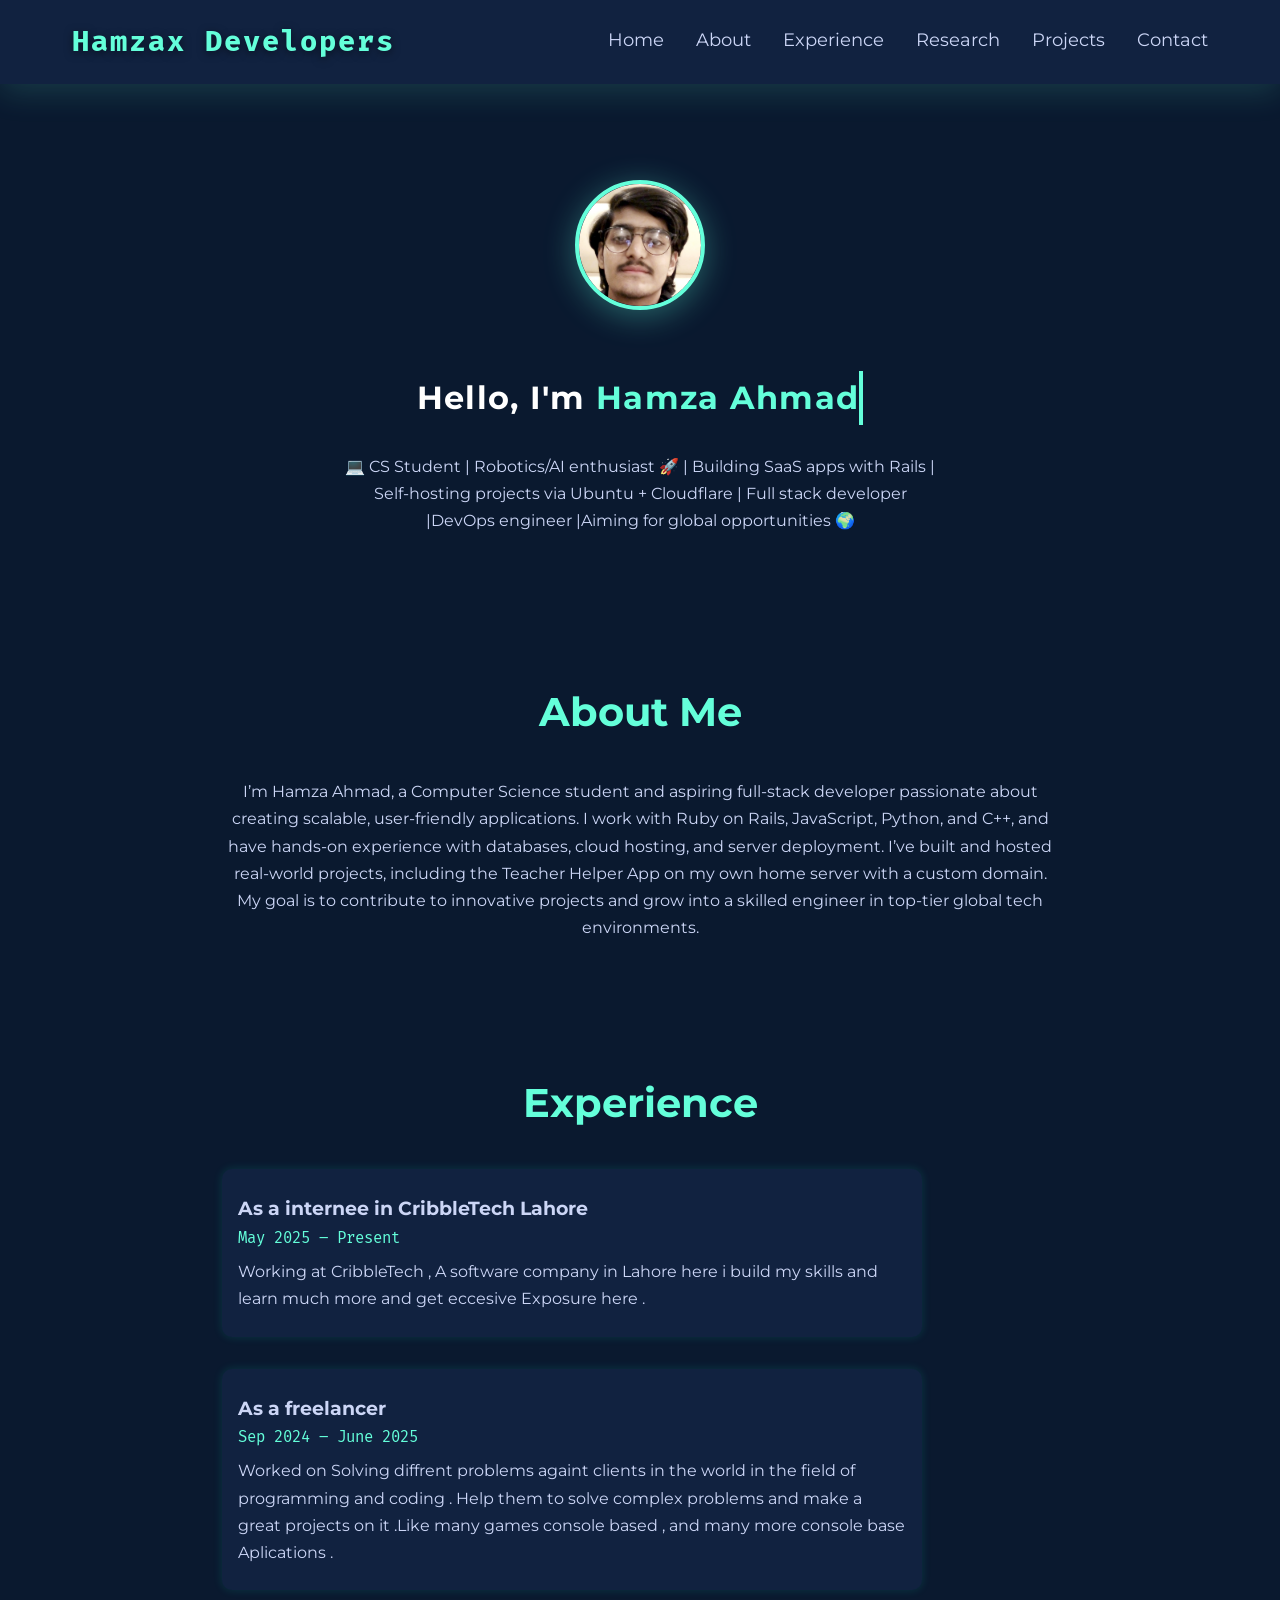
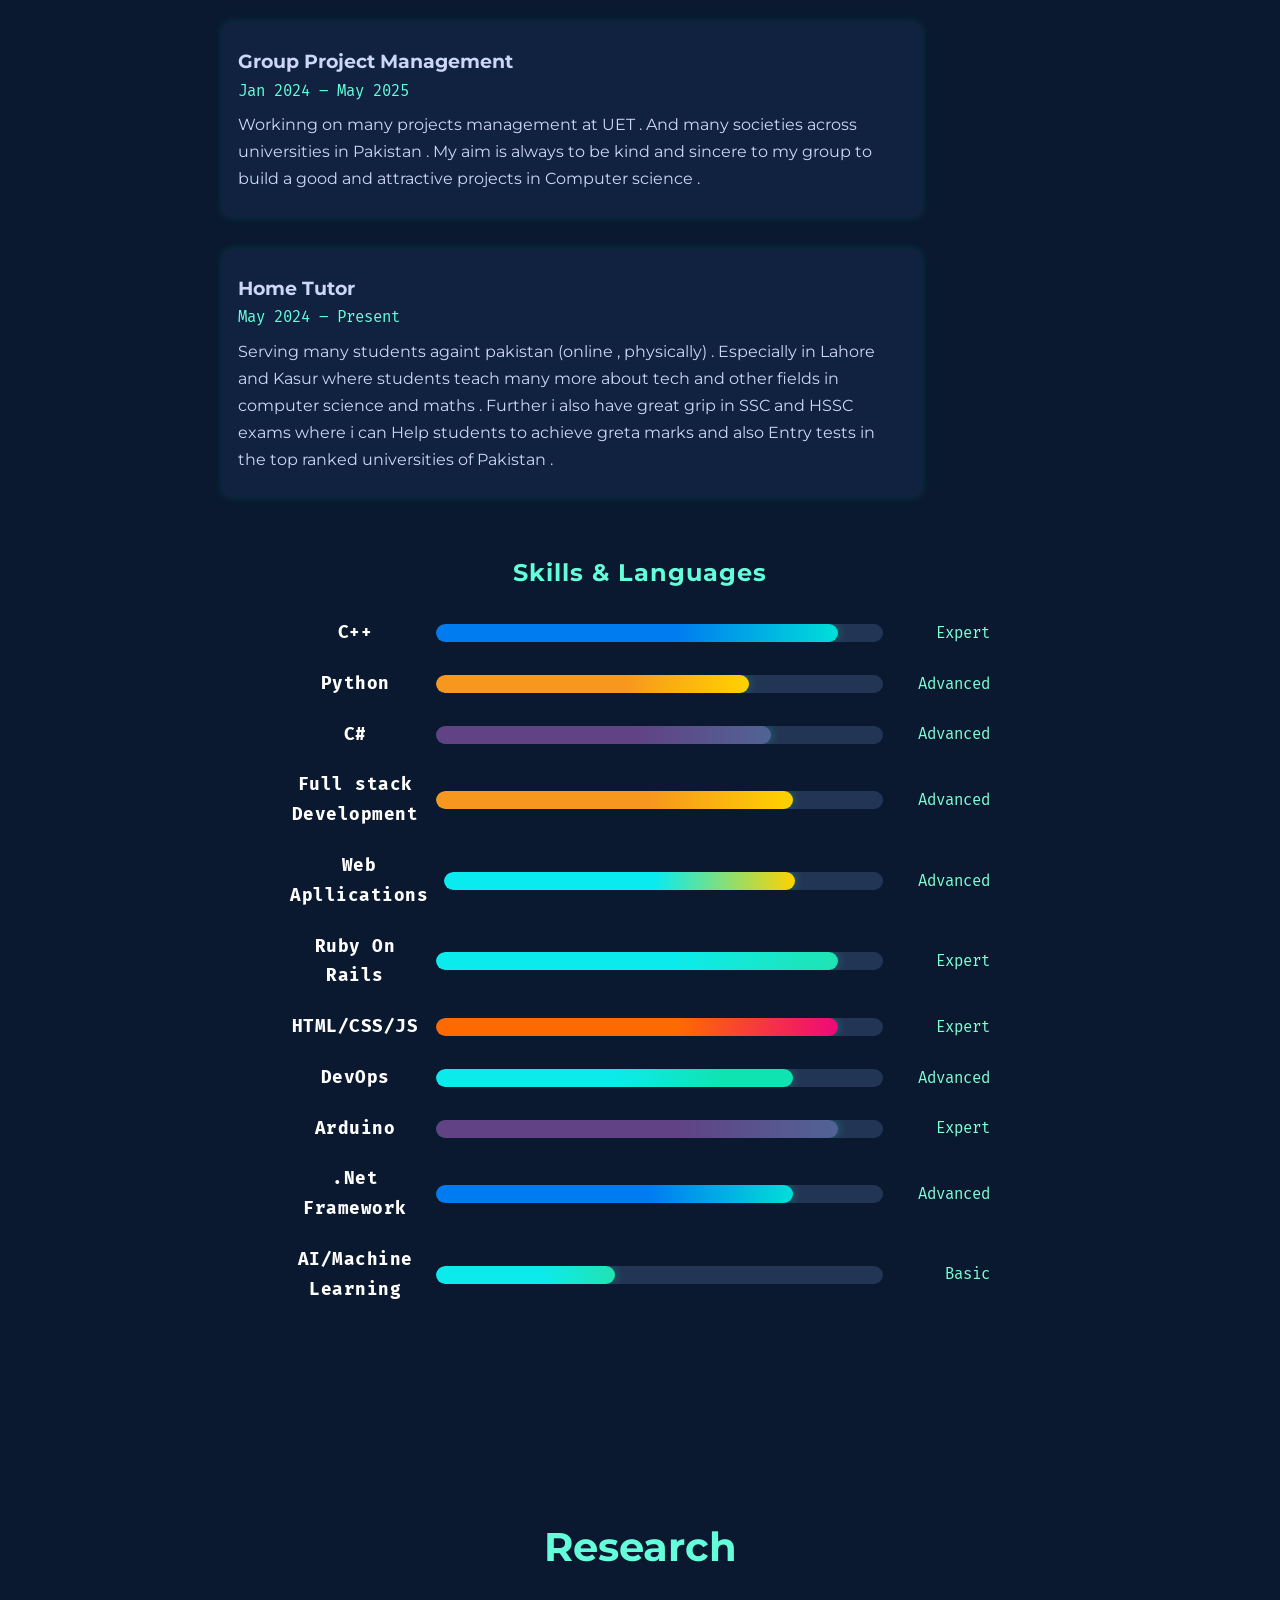
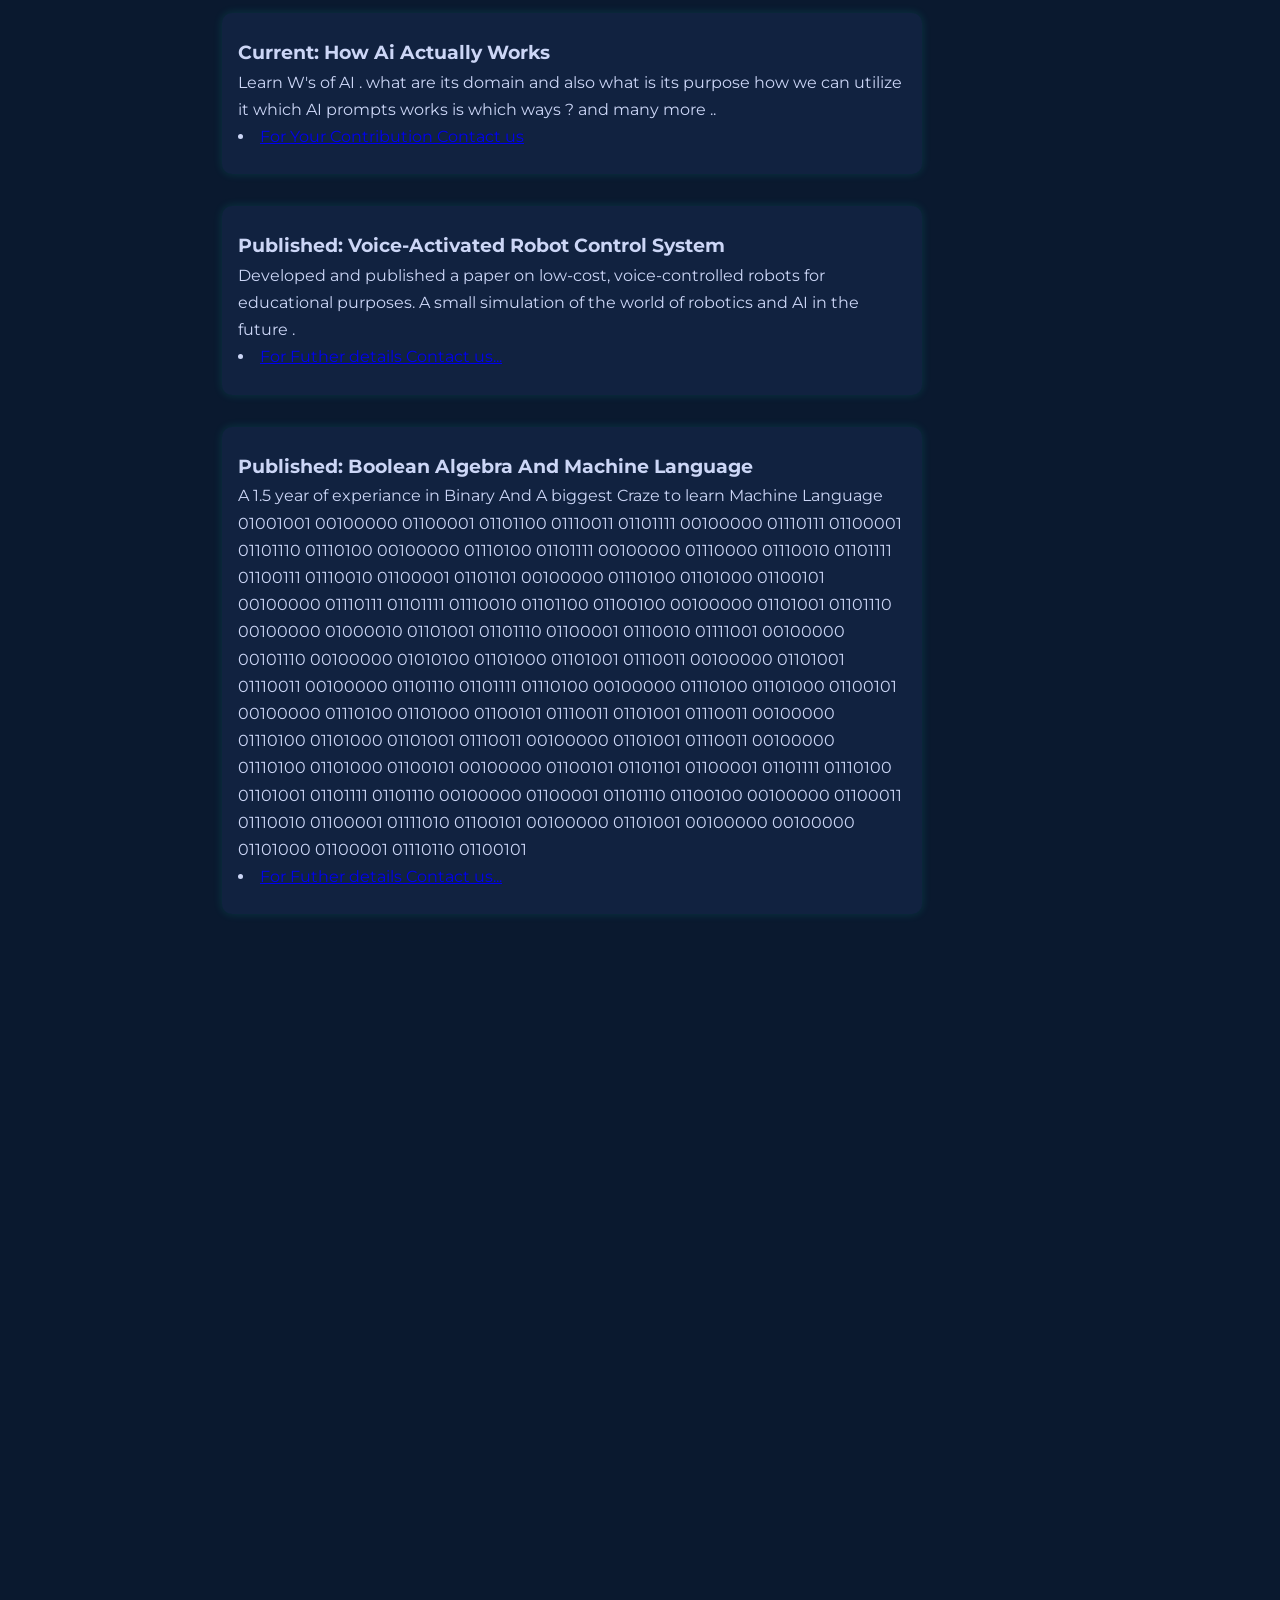
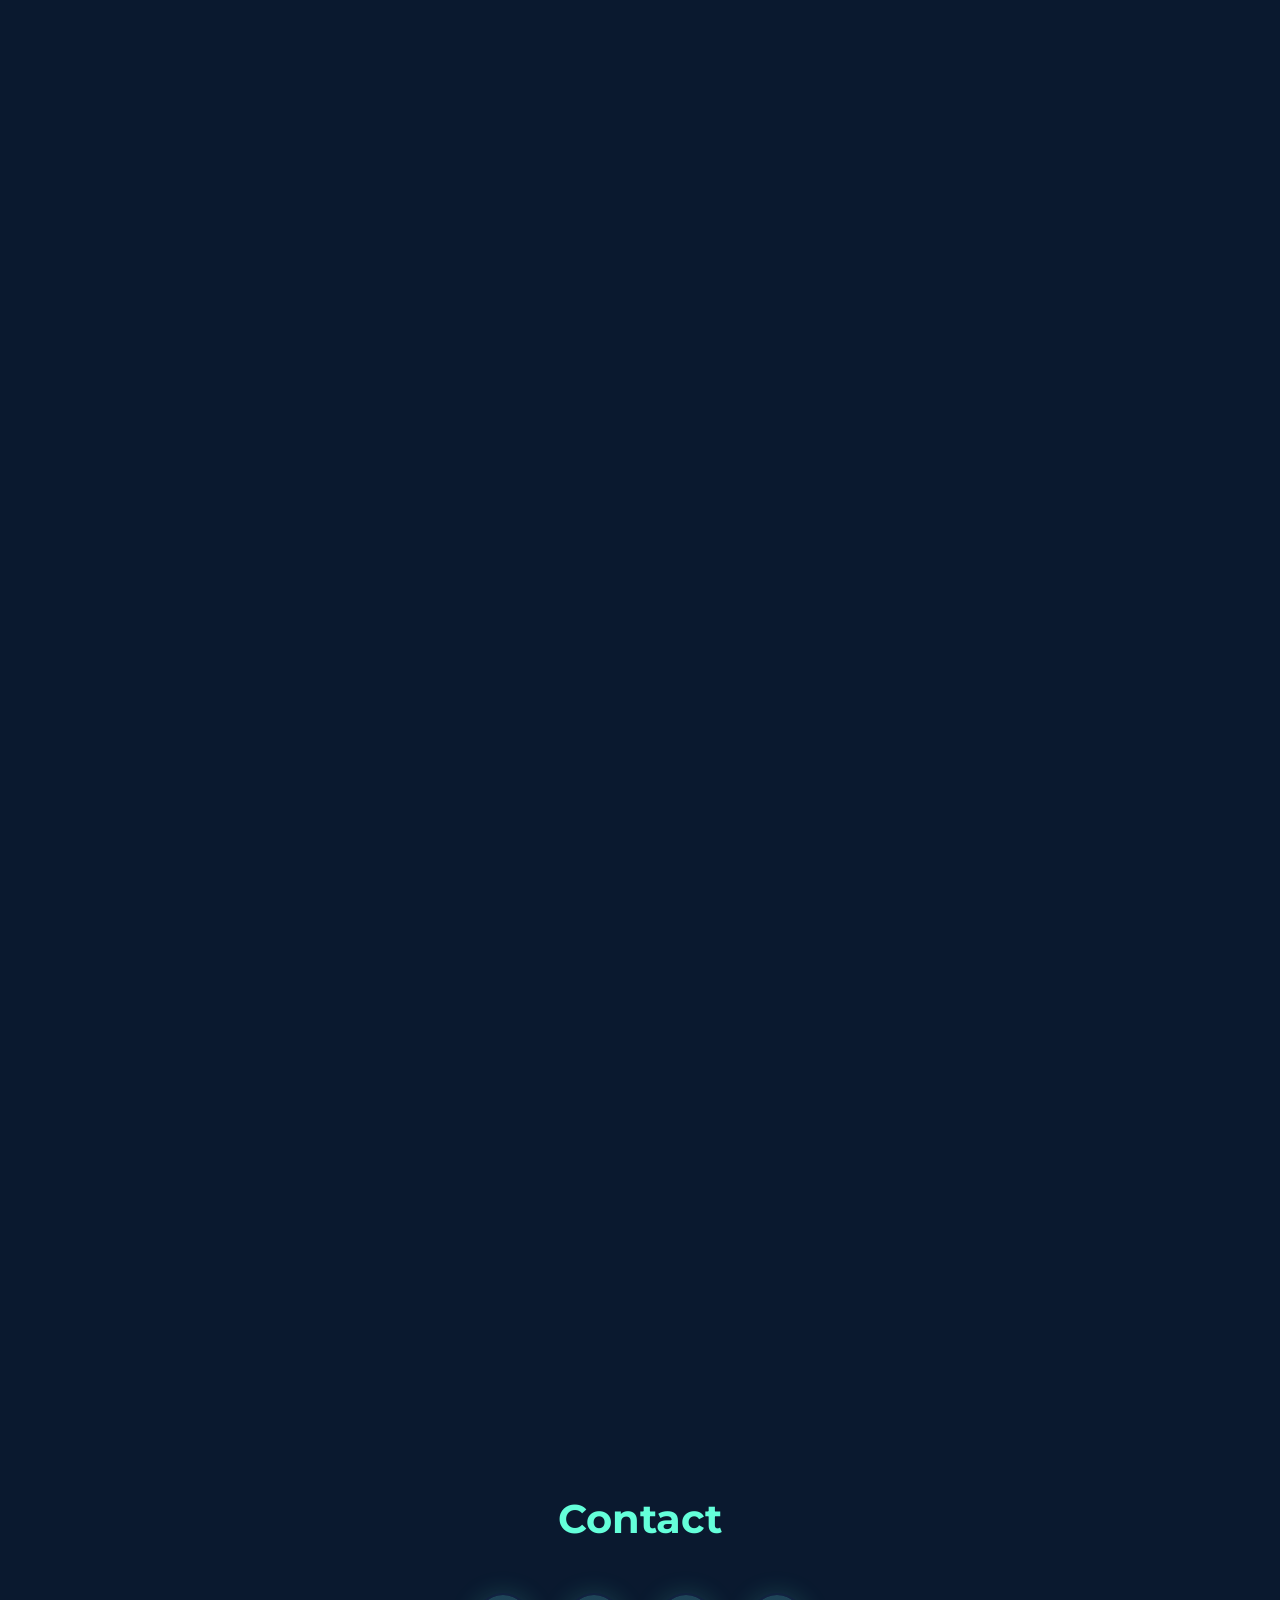
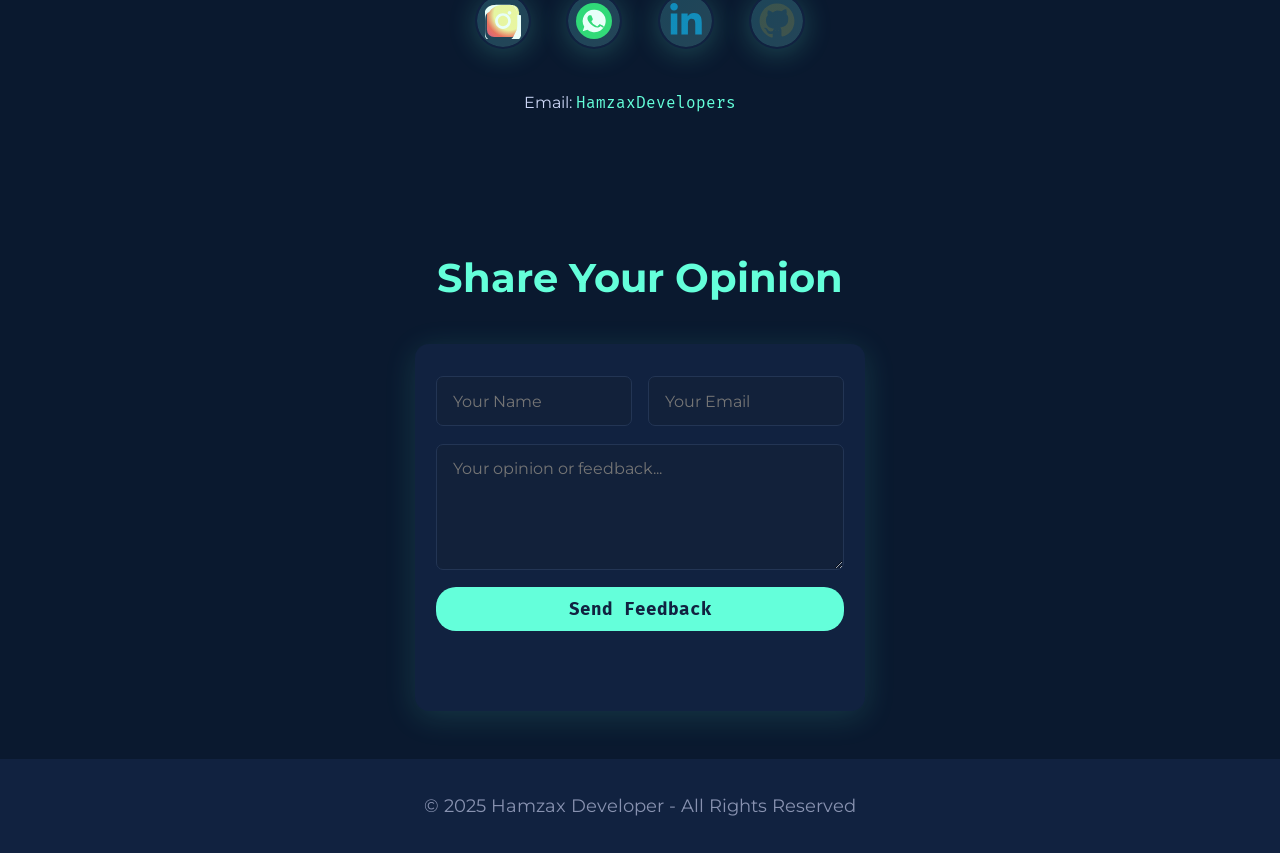
==== index.html @ 08ae532c "Update index.html" ====
<!DOCTYPE html>
<html lang="en">
  
<head>
  <link href="https://unpkg.com/aos@2.3.1/dist/aos.css" rel="stylesheet">
  <meta charset="UTF-8" />
  <meta name="viewport" content="width=device-width, initial-scale=1.0" />
  <title>Hamza Ahmad | Portfolio</title>
  <link rel="stylesheet" href="style.css" />
  <link rel="preconnect" href="https://fonts.googleapis.com">
  <link rel="preconnect" href="https://fonts.gstatic.com" crossorigin>
  <link href="https://fonts.googleapis.com/css2?family=Fira+Mono:wght@400;700&family=Montserrat:wght@600;700&display=swap" rel="stylesheet">
  <script async src="https://www.googletagmanager.com/gtag/js?id=G-W2QM0PD4T3"></script>  
  <script>
    window.dataLayer = window.dataLayer || [];
    function gtag(){dataLayer.push(arguments);}
    gtag('js', new Date());
    gtag('config', 'G-W2QM0PD4T3'); 
  </script>
</head> 
  
<body>
<header>
  <nav>
    <div class="logo">Hamzax Developers</div>
    <div class="menu-toggle" id="mobile-menu">&#9776;</div>
    <ul class="nav-links">
      <li><a href="#home">Home</a></li>
      <li><a href="#about">About</a></li>
      <li><a href="#experience">Experience</a></li>
      <li><a href="#research">Research</a></li>
      <li><a href="#projects">Projects</a></li>
      <li><a href="#contact">Contact</a></li>
    </ul>
  </nav>
</header>
  <section id="home" class="section fade-in">
    <div class="hero-container">
      <div class="profile-pic-container">
        <img src="profile.jpg" alt="Hamza Ahmad profile picture" class="profile-pic" />
      </div>
      <div class="hero-text">
        <h1 class="typewriter">Hello, I'm <span class="accent">Hamza Ahmad</span></h1>
        <p  data-aos="fade-up" data-aos-duration="1500" data-aos-delay="300">
        💻 CS Student | Robotics/AI enthusiast 🚀 | Building SaaS apps with Rails | Self-hosting projects via Ubuntu + Cloudflare | Full stack developer |DevOps engineer |Aiming for global opportunities 🌍 
        </p>
      </div>
    </div>
  </section>
  <section id="about" class="section fade-in">
    <h2 data-aos="fade-right" data-aos-duration="1500" data-aos-delay="300">About Me</h2>
    <p  data-aos="fade-up" data-aos-duration="1500" data-aos-delay="300">I’m Hamza Ahmad, a Computer Science student and aspiring full-stack developer passionate about creating scalable, user-friendly applications. I work with Ruby on Rails, JavaScript, Python, and C++, and have hands-on experience with databases, cloud hosting, and server deployment.
    I’ve built and hosted real-world projects, including the Teacher Helper App on my own home server with a custom domain. My goal is to contribute to innovative projects and grow into a skilled engineer in top-tier global tech environments.
    </p>
  </section>
  <section id="experience" class="section fade-in">
    <h2 data-aos="fade-up" data-aos-duration="1500" data-aos-delay="300">Experience</h2>
    <div class="experience-list">
      <div data-aos="fade-right" data-aos-duration="1500" data-aos-delay="300">
        <div class="experience-item">
          <h3> As a internee in CribbleTech Lahore </h3>
          <span class="experience-date">May 2025 –  Present </span>
          <p>
            Working at CribbleTech , A software company in Lahore here i build my skills and learn much more and get eccesive  Exposure here .  
          </p>
        </div>
      </div>
      <div data-aos="fade-left" data-aos-duration="1500" data-aos-delay="300">
        <div class="experience-item">
          <h3>As a freelancer</h3>
          <span class="experience-date">Sep 2024 – June 2025</span>
          <p>
            Worked on Solving diffrent problems againt clients in the world in the field of programming and  coding . Help them to solve complex problems and make a great projects on it  .Like many games console based , and many more console base Aplications .
          </p>
        </div>
      </div>
      <div data-aos="fade-right" data-aos-duration="1500" data-aos-delay="300">
        <div class="experience-item">
          <h3>Group Project Management</h3>
          <span class="experience-date">Jan 2024 – May 2025 </span>
          <p>
            Workinng on many projects management at UET . And many societies across universities in Pakistan . My aim is always to be kind and sincere to my group to build a good and attractive projects in Computer science .  
          </p>
        </div>
      </div>
      <div data-aos="fade-left" data-aos-duration="1500" data-aos-delay="300">
        <div class="experience-item">
          <h3>Home Tutor</h3>
          <span class="experience-date">May 2024 –  Present </span>
          <p>
            Serving many students againt pakistan (online , physically) . Especially in Lahore  and Kasur where students teach many more about tech and other fields in computer science and maths . Further i also have great grip in SSC and HSSC exams where i can Help  students to achieve greta marks and also Entry tests in the top ranked universities of Pakistan .    
          </p>
        </div>
      </div>
  </div>
    <h3 class="skills-title" data-aos="zoom-in" data-aos-duration="1500" data-aos-delay="300">Skills & Languages</h3>
    <div data-aos="zoom-in" data-aos-duration="1500" data-aos-delay="300">
      <div class="skills-bars">
        <div class="skill-bar">
          <span class="skill-label">C++</span>
        <div class="bar-bg">
          <div class="bar-fill" data-width="90" style="background: linear-gradient(90deg, #007cf0 60%, #00dfd8 100%);"></div>
        </div>
          <span class="skill-percent">Expert</span>
        </div>
        <div class="skill-bar">
          <span class="skill-label">Python</span>
        <div class="bar-bg">
          <div class="bar-fill" data-width="70" style="background: linear-gradient(90deg, #f7971e 60%, #ffd200 100%);"></div>
        </div>
          <span class="skill-percent">Advanced</span>
        </div>
        <div class="skill-bar">
          <span class="skill-label">C#</span>
        <div class="bar-bg">
          <div class="bar-fill" data-width="75" style="background: linear-gradient(90deg, #614385 60%, #516395 100%);"></div>
        </div>
          <span class="skill-percent">Advanced</span>
        </div>
        <div class="skill-bar">
          <span class="skill-label">Full stack Development </span>
        <div class="bar-bg">
          <div class="bar-fill" data-width="80" style="background: linear-gradient(90deg, #f7971e 60%, #ffd200 100%);"></div>
        </div>
          <span class="skill-percent">Advanced</span>
        </div>
        <div class="skill-bar">
          <span class="skill-label">Web Apllications </span>
        <div class="bar-bg">
          <div class="bar-fill" data-width="80" style="background: linear-gradient(90deg, #0aebef 60%, #ffd200 100%);"></div>
        </div>
          <span class="skill-percent">Advanced</span>
        </div>
        <div class="skill-bar">
          <span class="skill-label">Ruby On Rails </span>
        <div class="bar-bg">
          <div class="bar-fill" data-width="90" style="background: linear-gradient(90deg, #0cebeb 60%, #20e3b2 100%);"></div>
        </div>
          <span class="skill-percent">Expert</span>
        </div>
        <div class="skill-bar">
          <span class="skill-label">HTML/CSS/JS</span>
        <div class="bar-bg">
          <div class="bar-fill" data-width="90" style="background: linear-gradient(90deg, #ff6a00 60%, #ee0979 100%);"></div>
        </div>
          <span class="skill-percent">Expert</span>
        </div>
        <div class="skill-bar">
          <span class="skill-label">DevOps</span>
        <div class="bar-bg">
          <div class="bar-fill" data-width="80" style="background: linear-gradient(80deg, #0cebeb 50%, #10e3b2 80%);"></div>
        </div>
          <span class="skill-percent">Advanced</span>
        </div>
        <div class="skill-bar">
          <span class="skill-label">Arduino</span>
        <div class="bar-bg">
          <div class="bar-fill" data-width="90" style="background: linear-gradient(90deg, #614385 60%, #516395 100%);"></div>
        </div>
          <span class="skill-percent">Expert</span>
        </div>
        <div class="skills-bars">
        <div class="skill-bar">
          <span class="skill-label">.Net Framework</span>
        <div class="bar-bg">
          <div class="bar-fill" data-width="80" style="background: linear-gradient(90deg, #007cf0 60%, #00dfd8 100%);"></div>
        </div>
        <span class="skill-percent">Advanced</span>
        </div>
        <div class="skill-bar">
          <span class="skill-label">AI/Machine Learning</span>
        <div class="bar-bg">
          <div class="bar-fill" data-width="40" style="background: linear-gradient(90deg, #0cebeb 60%, #20e3b2 100%);"></div>
        </div>
        <span class="skill-percent">Basic</span>
      </div>
    </div>
</div>
  </section>
  <section id="research" class="section fade-in">
    <h2 data-aos="fade-right" data-aos-duration="1500" data-aos-delay="300">Research</h2>
    <div class="research-list">
     <div data-aos="fade-left" data-aos-duration="1500" data-aos-delay="300">
      <div class="research-item">
        <h3>Current: How Ai Actually Works </h3>
        <p>Learn W's of AI . what are its domain and also what is its purpose how we can utilize it which AI prompts works is which ways ? and many more .. </p>
        <li><a href="#contact">For Your Contribution Contact us</a></li>
      </div>
</div>
<div data-aos="fade-right" data-aos-duration="1500" data-aos-delay="300">
      <div class="research-item">
        <h3>Published: Voice-Activated Robot Control System</h3>
        <p>Developed and published a paper on low-cost, voice-controlled robots for educational purposes. A small simulation of the world of robotics and AI in the future .</p>
        <li><a href="#contact">For Futher details Contact us...</a></li>
      </div>
</div>
<div data-aos="fade-left" data-aos-duration="1500" data-aos-delay="300">
          <div class="research-item">
        <h3>Published: Boolean Algebra And Machine Language </h3>
        <p>A 1.5 year of experiance in Binary And A biggest Craze to learn Machine Language 01001001 00100000 01100001 01101100 01110011 01101111 00100000 01110111 01100001 01101110 01110100 00100000 01110100 01101111 00100000 01110000 01110010 01101111 01100111 01110010 01100001 01101101 00100000 01110100 01101000 01100101 00100000 01110111 01101111 01110010 01101100 01100100 00100000 01101001 01101110 00100000 01000010 01101001 01101110 01100001 01110010 01111001 00100000 00101110 00100000 01010100 01101000 01101001 01110011 00100000 01101001 01110011 00100000 01101110 01101111 01110100 00100000 01110100 01101000 01100101 00100000 01110100 01101000 01100101 01110011 01101001 01110011 00100000 01110100 01101000 01101001 01110011 00100000 01101001 01110011 00100000 01110100 01101000 01100101 00100000 01100101 01101101 01100001 01101111 01110100 01101001 01101111 01101110 00100000 01100001 01101110 01100100 00100000 01100011 01110010 01100001 01111010 01100101 00100000 01101001 00100000 00100000 01101000 01100001 01110110 01100101</p>
        <li><a href="#contact">For Futher details Contact us...</a></li>  
      </div>
</div>
    </div>
  </section>
  <section id="projects" class="section fade-in">
    <h2 data-aos="flip-left" data-aos-duration="1900" data-aos-delay="300">Projects</h2>
    <div class="project-grid">
    <div data-aos="flip-right" data-aos-duration="1900" data-aos-delay="300">
      <div class="project-card">
        <h3>Teacher Helper App</h3>
        <p>Developed a Teacher Helper application in Ruby on Rails that uses an API key to automatically evaluate student tests and papers, streamlining the grading process and providing quick, accurate feedback.Hosted on my home made server and live at <a href="https://teacherhelperapp.hamzaxdevelopers.dpdns.org" class="accent-link" target="_blank">Live</a>  </p>
        <div class="project-actions">
          <a href="https://github.com/HamzaAhmad-098/RubyOnRails" class="accent-link" target="_blank">View on GitHub</a>
          <button class="project-details-btn" data-project="TeacherHelper">More Details</button>
        </div>
      </div>
</div>
<div data-aos="flip-left" data-aos-duration="1900" data-aos-delay="300">
      <div class="project-card">
        <h3>DevBoard</h3>
        <p>Developed a Rails project management system allowing ticket creation, status updates, verification, and complete role-based access control. The system includes a complete comment section and ticket history tracking, streamlining team collaboration and issue management</p>
        <div class="project-actions">
          <a href="https://github.com/HamzaAhmad-098/Rails-7-Test-Project" class="accent-link" target="_blank">View on GitHub</a>
          <button class="project-details-btn" data-project="DevBoard">More Details</button>
        </div>
      </div>
</div>
<div data-aos="flip-left" data-aos-duration="1900" data-aos-delay="300">
      <div class="project-card">
        <h3>Orange Train Application</h3>
        <p>Purchase online tickets for Lahore's Orange Train. Built in C# with a user-friendly interface for quick bookings.</p>
        <div class="project-actions">
          <a href="https://github.com/HamzaAhmad-098/PF-Semester-1" class="accent-link" target="_blank">View on GitHub</a>
          <button class="project-details-btn" data-project="orange-train-app">More Details</button>
        </div>
      </div>
</div>
<div data-aos="flip-right" data-aos-duration="1900" data-aos-delay="300">
      <div class="project-card">

        <h3>Number System Converter & Encryption Tool</h3>

        <p>Convert between number systems, encrypt/decrypt commands using custom keys or bitwise operations. All-in-one C# console app.</p>

        <div class="project-actions">

          <a href="https://github.com/HamzaAhmad-098/PF-Semester-1" class="accent-link" target="_blank">View on GitHub</a>

          <button class="project-details-btn" data-project="number-system-encryptor">More Details</button>

        </div>

      </div>
</div>
<div data-aos="flip-left" data-aos-duration="1900" data-aos-delay="300">
      <div class="project-card">
        <h3>Path Finder's Duel (C++ Console Game)</h3>
        <p>ASCII-based 2-player pathfinding duel. Use arrow keys to compete and find the best path!</p>
        <div class="project-actions">
          <a href="https://github.com/HamzaAhmad-098/PF-Semester-1" class="accent-link" target="_blank">View on GitHub</a>
          <button class="project-details-btn" data-project="path-finders-duel">More Details</button>
        </div>
      </div>
</div>
<div data-aos="flip-right" data-aos-duration="1900" data-aos-delay="300">
      <div class="project-card">
        <h3>Tic Tac Toe (C++ Console Game)</h3>
        <p>Classic tic-tac-toe game for the console, made with C++ and ASCII graphics.</p>
        <div class="project-actions">
          <a href="https://github.com/HamzaAhmad-098/PF-Semester-1" class="accent-link" target="_blank">View on GitHub</a>
          <button class="project-details-btn" data-project="tic-tac-toe-cpp">More Details</button>
        </div>
      </div>
</div>
<div data-aos="flip-left" data-aos-duration="1900" data-aos-delay="300">
      <div class="project-card">
        <h3>Math Solver Kit App</h3>
        <p>A comprehensive Windows Forms application in C# for solving math problems, equations, and more. User-friendly UI for students and professionals.</p>
        <div class="project-actions">
          <a href="https://github.com/HamzaAhmad-098/PF-Semester-1" class="accent-link" target="_blank">View on GitHub</a>
          <button class="project-details-btn" data-project="math-solver-kit">More Details</button>
        </div>
      </div>
</div>
<div data-aos="flip-right" data-aos-duration="1900" data-aos-delay="300">
      <div class="project-card">
        <h3>SneezeGame</h3>
        <p>A fun game implemented in both Python and Processing IDE. Dodge and sneeze through obstacles to score high!</p>
        <div class="project-actions">
          <a href="https://github.com/HamzaAhmad-098/SneezeGame" class="accent-link" target="_blank">View on GitHub</a>
          <button class="project-details-btn" data-project="sneezegame">More Details</button>
        </div>
      </div>
</div>
<div data-aos="flip-left" data-aos-duration="1900" data-aos-delay="300">
      <div class="project-card">
        <h3>Voice Controlled Robot</h3>
        <p>Arduino-based robot with voice commands using HC-06 Bluetooth module.</p>
        <div class="project-actions">
          <button class="project-details-btn" data-project="voice-robot">More Details</button>
        </div>
      </div>
</div>
<div data-aos="flip-right" data-aos-duration="1900" data-aos-delay="300">
      <div class="project-card">
        <h3>Finance Tracker App</h3>
        <p>Windows Forms app using C# and MySQL to manage event finances.</p>
        <div class="project-actions">
          <a href="https://github.com/HamzaAhmad-098/DBS25P012/tree/master/ITECManagementSystem" class="accent-link" target="_blank">View on GitHub</a>
          <button class="project-details-btn" data-project="finance-tracker">More Details</button>
        </div>
      </div>
</div>
<div data-aos="flip-left" data-aos-duration="1900" data-aos-delay="300">
      <div class="project-card">
        <h3>Bike Factory App</h3>
        <p>A management system for a bike manufacturing factory. Includes inventory, orders, and staff modules. Developed with C# and SQL.</p>
        <div class="project-actions">
          <a href="https://github.com/hamza/bike-factory-app" class="accent-link" target="_blank">View on GitHub</a>
          <button class="project-details-btn" data-project="bike-factory-app">More Details</button>
        </div>
      </div>
</div>
    </div>
  </section>
<section id="contact" class="section fade-in">
  <h2 data-aos="zoom-out" data-aos-duration="1500" data-aos-delay="300">Contact</h2>
  <div data-aos="zoom-in" data-aos-duration="1500" data-aos-delay="300" class="contact-bar" >
  <a href="https://instagram.com/hja7030" class="contact-icon instagram" target="_blank" aria-label="Instagram">
  <svg width="36" height="36" viewBox="0 0 448 448" fill="none" xmlns="http://www.w3.org/2000/svg">
    <defs>
      <radialGradient id="insta-gradient" cx="0.7" cy="0.3" r="1.2">
        <stop offset="0%" stop-color="#fdf497"/>
        <stop offset="40%" stop-color="#fdf497"/>
        <stop offset="60%" stop-color="#fd5949"/>
        <stop offset="100%" stop-color="#d6249f"/>
      </radialGradient>
    </defs>
    <rect x="24" y="24" width="400" height="400" rx="90" fill="url(#insta-gradient)"/>
    <path d="M224 126c-54.1 0-98 43.9-98 98s43.9 98 98 98 98-43.9 98-98-43.9-98-98-98zm0 162c-35.3 0-64-28.7-64-64s28.7-64 64-64 64 28.7 64 64-28.7 64-64 64zm104-166c0 12.7-10.3 23-23 23s-23-10.3-23-23 10.3-23 23-23 23 10.3 23 23zm76.1 23.2c-1.7-35.3-9.9-66.6-36.3-92.9S363.1 25.6 327.8 23.9C292.1 22.2 155.9 22.2 120.2 23.9 84.9 25.6 53.6 33.8 27.3 60.1 0 86.4-8.2 117.7-9.9 153.1c-1.7 35.7-1.7 171.9 0 207.6 1.7 35.3 9.9 66.6 36.3 92.9s57.6 34.6 92.9 36.3c35.7 1.7 171.9 1.7 207.6 0 35.3-1.7 66.6-9.9 92.9-36.3s34.6-57.6 36.3-92.9c1.7-35.7 1.7-171.9 0-207.6zm-48.8 268.3c-7.8 19.4-22.7 34.3-42.1 42.1-29.2 11.6-98.6 8.9-130.2 8.9s-101 2.6-130.2-8.9c-19.4-7.8-34.3-22.7-42.1-42.1-11.6-29.2-8.9-98.6-8.9-130.2s-2.6-101 8.9-130.2c7.8-19.4 22.7-34.3 42.1-42.1C119.4 23.5 188.8 26.2 220.4 26.2s101-2.6 130.2 8.9c19.4 7.8 34.3 22.7 42.1 42.1 11.6 29.2 8.9 98.6 8.9 130.2s2.7 101-8.9 130.2z" fill="#fff"/>
  </svg>
</a>
<a href="https://wa.me/923297474472" class="contact-icon whatsapp" target="_blank" aria-label="WhatsApp">
  <svg width="36" height="36" viewBox="0 0 32 32" fill="none">
    <circle cx="16" cy="16" r="16" fill="#25D366"/>
    <path d="M16.003 6.002a9.995 9.995 0 0 0-8.657 15.063l-1.377 4.04 4.179-1.325A9.995 9.995 0 1 0 16.003 6.002Zm5.706 14.349c-.24.661-1.399 1.288-1.941 1.368-.498.073-1.125.104-1.813-.115-.417-.13-.954-.309-1.651-.604-2.91-1.254-4.813-4.203-4.956-4.401-.144-.199-1.184-1.577-1.184-3.011 0-1.435.902-2.141 1.225-2.43.323-.289.701-.362.936-.362.235 0 .47.002.674.013.215.012.503-.082.79.606.29.694.983 2.401 1.07 2.582.088.181.146.396.027.634-.118.238-.178.386-.349.597-.171.211-.36.471-.515.633-.171.18-.349.374-.15.734.199.36.886 1.464 1.902 2.373 1.309 1.158 2.41 1.516 2.778 1.688.369.172.585.144.8-.086.215-.23.923-1.073 1.172-1.443.249-.37.498-.304.834-.182.336.122 2.13 1.003 2.497 1.187.368.184.614.273.703.428.09.155.09.896-.15 1.557Z" fill="#fff"/>
  </svg>
</a>
    <a href="https://www.linkedin.com/in/hamzaxdevelopers" class="contact-icon linkedin" target="_blank" aria-label="LinkedIn">
      <svg viewBox="0 0 448 512" width="36" height="36" fill="currentColor">
        <path d="M100.28 448H7.4V148.9h92.88zm-46.44-340.7C24.07 107.3 0 83.2 0 53.6 0 24.2 24.07 0 53.84 0c29.77 0 53.85 24.2 53.85 53.6 0 29.6-24.08 53.7-53.85 53.7zM447.9 448h-92.4V302.4c0-34.7-.7-79.5-48.4-79.5-48.4 0-55.8 37.8-55.8 76.8V448h-92.4V148.9h88.8v40.8h1.3c12.4-23.5 42.7-48.4 87.9-48.4 94 0 111.3 61.9 111.3 142.3V448z"/>
      </svg>
    </a>
    <a href="https://github.com/HamzaAhmad-098" class="contact-icon github" target="_blank" aria-label="GitHub">
      <svg viewBox="0 0 496 512" width="36" height="36" fill="currentColor">
        <path d="M165.9 397.4c0 2-2.3 3.7-5.2 3.7-2.9 0-5.2-1.7-5.2-3.7 0-2 2.3-3.7 5.2-3.7 2.9 0 5.2 1.7 5.2 3.7zm-30.4-3.2c-.7 2.1 1.5 4.3 4.5 5 3 .7 6.3-.2 7-2.3.7-2.1-1.5-4.3-4.5-5-3-.7-6.3.2-7 2.3zm44.2-1.7c-2.9.8-4.8 2.6-4.3 4.6.5 2 3.2 2.9 6.1 2.1 2.9-.8 4.8-2.6 4.3-4.6-.5-2-3.2-2.9-6.1-2.1zm44.2-1.7c-2.9.8-4.8 2.6-4.3 4.6.5 2 3.2 2.9 6.1 2.1 2.9-.8 4.8-2.6 4.3-4.6-.5-2-3.2-2.9-6.1-2.1zm44.2-1.7c-2.9.8-4.8 2.6-4.3 4.6.5 2 3.2 2.9 6.1 2.1 2.9-.8 4.8-2.6 4.3-4.6-.5-2-3.2-2.9-6.1-2.1z"/>
        <path d="M248 8C111 8 0 119 0 256c0 110 71.4 203.1 170.7 236.1 12.5 2.3 17.1-5.4 17.1-12.1 0-6-.2-21.8-.3-42.8-69.5 15.1-84.1-33.6-84.1-33.6-11.4-29-27.9-36.7-27.9-36.7-22.9-15.7 1.7-15.4 1.7-15.4 25.4 1.8 38.7 26.1 38.7 26.1 22.5 38.6 59 27.5 73.4 21 2.3-16.3 8.8-27.5 16-33.8-55.5-6.3-113.9-27.8-113.9-123.7 0-27.3 9.8-49.6 25.8-67.1-2.6-6.3-11.2-31.7 2.5-66.2 0 0 21-6.7 68.9 25.6A239.2 239.2 0 0 1 248 108c21.3.1 42.8 2.9 62.9 8.5 47.9-32.3 68.9-25.6 68.9-25.6 13.7 34.5 5.1 59.9 2.5 66.2 16 17.5 25.8 39.8 25.8 67.1 0 96.1-58.5 117.3-114.1 123.5 9 7.8 17.1 23.1 17.1 46.6 0 33.6-.3 60.8-.3 69.1 0 6.7 4.6 14.4 17.1 12C424.6 459.1 496 366 496 256 496 119 385 8 248 8z"/>
      </svg>
    </a>
  </div>
  <p style="margin-top:2.5rem">
    Email: <a href="mailto:hamzaxdevelopers1223@gmail.com" class="accent-link">  HamzaxDevelopers</a>
  </p>
</section>
<section id="feedback" class="section fade-in">
  <h2>Share Your Opinion</h2>
  <form id="feedback-form" class="feedback-form" action = "https://formspree.io/f/mvgregeg">
    <div class="form-row">
      <input type="text" name="name" placeholder="Your Name" required />
      <input type="email" name="email" placeholder="Your Email" required />
    </div>
    <textarea name="opinion" rows="5" placeholder="Your opinion or feedback..." required></textarea>
    <button type="submit">Send Feedback</button>
    <div id="feedback-message"></div>
  </form>
</section>
  <div id="project-modal" class="modal">
    <div class="modal-content">
      <span class="close-modal">&times;</span>
      <div id="modal-body">
      </div>
    </div>
  </div>
  <footer>
    <p>&copy; 2025 Hamzax Developer - All Rights Reserved</p>
  </footer>
  <script src="script.js"></script>
  <script src="https://unpkg.com/aos@2.3.1/dist/aos.js"></script>
<script>
  AOS.init();
</script>
</body>
</html>
---- style.css ----
:root {
  --bg: #0a192f;
  --bg-dark: #112240;
  --accent: #64ffda;
  --accent-light: #7fffd4;
  --text: #ccd6f6;
  --text-muted: #8892b0;
  --white: #fff;
  --shadow: 0 8px 32px 0 rgba(100,255,218,0.15);
}

* {
  margin: 0;
  padding: 0;
  box-sizing: border-box;
}
body {
  font-family: 'Montserrat', 'Segoe UI', Arial, sans-serif;
  background: var(--bg);
  color: var(--text);
  line-height: 1.7;
  overflow-x: hidden;
}

header {
  background: var(--bg-dark);
  padding: 1.1rem 0;
  position: sticky;
  top: 0;
  z-index: 1000;
  box-shadow: var(--shadow);
}

nav {
  display: flex;
  justify-content: space-between;
  align-items: center;
  max-width: 1200px;
  margin: auto;
  padding: 0 2rem;
}

.logo {
  font-family: 'Fira Mono', monospace;
  font-size: 1.8rem;
  font-weight: 700;
  color: var(--accent);
  letter-spacing: 2px;
  text-shadow: 0 2px 8px #0008;
}



.nav-links {
  list-style: none;
  display: flex;
}

.nav-links li {
  margin-left: 2rem;
}

.nav-links a {
  color: var(--text);
  text-decoration: none;
  font-size: 1.1rem;
  position: relative;
  padding: 0.2em 0;
  transition: color 0.3s;
}

.nav-links a::after {
  content: '';
  display: block;
  width: 0;
  height: 2px;
  background: var(--accent);
  transition: width 0.3s;
  margin-top: 4px;
}

.nav-links a:hover,
.nav-links a:focus {
  color: var(--accent);
}

.nav-links a:hover::after,
.nav-links a:focus::after {
  width: 100%;
}

.section {
  padding: 5rem 2rem 3rem 2rem;
  max-width: 900px;
  margin: 0 auto;
  text-align: center;
  opacity: 0;
  transform: translateY(40px);
  animation: fadeInUp 1s ease forwards;
}

.section:not(:first-of-type) {
  animation-delay: 0.2s;
}

.hero-container {
  display: flex;
  flex-direction: column;
  align-items: center;
  justify-content: center;
  gap: 2rem;
  padding: 1rem;
}

.profile-pic-container {
  display: flex;
  justify-content: center;
  align-items: center;
  margin-bottom: 1.3rem;
}

.profile-pic {
  width: 130px;
  height: 130px;
  object-fit: cover;
  border-radius: 50%;
  border: 4px solid var(--accent);
  box-shadow: 0 6px 32px #64ffda55;
  background: #fff;
  transition: transform 0.4s cubic-bezier(.35,1.49,.45,.98), box-shadow 0.3s;
}
.profile-pic:hover {
  transform: scale(1.07) rotateZ(-2deg);
  box-shadow: 0 10px 48px #64ffda77;
}
.hero-text {
  text-align: center;
  margin-top: 0.5rem;
  width: 100%;
  max-width: 600px;
}

.typewriter {
  display: inline-block;
  overflow: hidden;
  border-right: .13em solid var(--accent);
  white-space: nowrap;
  margin: 0 auto 1.2rem auto;
  letter-spacing: .04em;
  animation:
    typing 2.5s steps(28, end) 1,
    blink-caret .75s step-end infinite;
  font-size: 2rem;
  font-weight: 700;
  color: var(--white);
}

@keyframes typing {
  from { width: 0 }
  to { width: 100% }
}
@keyframes blink-caret {
  from, to { border-color: transparent }
  50% { border-color: var(--accent); }
}


h1 .accent {
  color: var(--accent);
}

h2 {
  color: var(--accent);
  font-size: 2.5rem;
  margin-bottom: 2rem;
}
.menu-toggle {
  display: none;
  font-size: 2rem;
  color: var(--accent);
  cursor: pointer;
  z-index: 1001;
}

/* Improved skills section for mobile */
@media (max-width: 768px) {
  .skills-bars {
    gap: 1.8rem;
  }
  
  .skill-bar {
    flex-direction: column;
    align-items: flex-start;
    gap: 0.6rem;
  }
  
  .skill-label {
    flex: none;
    width: 100%;
    font-size: 1.1rem;
    margin-bottom: 0.3rem;
  }
  
  .bar-bg {
    width: 100%;
    margin-right: 0;
    height: 16px;
  }
  
  .skill-percent {
    flex: none;
    width: 100%;
    text-align: left;
    font-size: 0.95rem;
    color: var(--accent-light);
    margin-top: 0.3rem;
  }
  
  /* Add skill level indicators */
  .skill-bar::after {
    content: attr(data-level);
    display: block;
    font-size: 0.85rem;
    color: var(--accent-light);
    font-family: 'Fira Mono', monospace;
    margin-top: 0.2rem;
  }
  
  .skill-percent {
    display: none; /* Hide the old percentage text */
  }
}

/* Tablet adjustments */
@media (min-width: 769px) and (max-width: 1024px) {
  .skill-label {
    flex: 0 0 120px;
    font-size: 1rem;
  }
  
  .skill-percent {
    flex: 0 0 70px;
    font-size: 0.95rem;
  }
}
@media (max-width: 480px) {
  .typewriter {
    font-size: 1.4rem;
  }
  
  .hero-text p {
    font-size: 0.9rem;
  }
  
  .skill-label {
    flex: 0 0 110px;
    font-size: 0.95rem;
  }
  
  .section {
    padding: 2.5rem 1rem;
  }
  
  h2 {
    font-size: 2rem;
  }
}
.project-grid {
  display: grid;
  grid-template-columns: repeat(auto-fit, minmax(300px, 1fr));
  gap: 2rem;
  margin-top: 2rem;
}

.project-card {
  background: var(--bg-dark);
  color: var(--text);
  padding: 2rem 1.5rem 1.5rem 1.5rem;
  border-radius: 14px;
  box-shadow: var(--shadow);
  text-align: left;
  position: relative;
  transition: transform 0.3s, box-shadow 0.3s;
  overflow: hidden;
  min-height: 260px;
  display: flex;
  flex-direction: column;
  justify-content: space-between;
}

.project-card:hover {
  transform: translateY(-8px) scale(1.025);
  box-shadow: 0 16px 48px 0 rgba(100,255,218,0.25);
  border: 1.5px solid var(--accent);
}

.project-actions {
  margin-top: 1.2rem;
  display: flex;
  gap: 1rem;
  flex-wrap: wrap;
}

.project-details-btn {
  background: var(--accent);
  color: var(--bg-dark);
  border: none;
  padding: 0.5em 1.2em;
  border-radius: 20px;
  font-family: 'Fira Mono', monospace;
  font-weight: 600;
  cursor: pointer;
  font-size: 1rem;
  transition: background 0.2s, color 0.2s;
}

.project-details-btn:hover,
.project-details-btn:focus {
  background: var(--accent-light);
  color: var(--bg);
}

.accent-link {
  color: var(--accent);
  text-decoration: none;
  margin-right: 1.3rem;
  font-family: 'Fira Mono', monospace;
  font-size: 1rem;
  transition: color 0.2s;
}

.accent-link:hover, .accent-link:focus {
  color: var(--accent-light);
  text-decoration: underline;
}

/* Experience & Research Section */
.experience-list, .research-list {
  display: flex;
  flex-direction: column;
  gap: 2rem;
  align-items: flex-start;
  margin-top: 2rem;
}
.experience-item, .research-item {
  background: var(--bg-dark);
  padding: 1.5rem 1rem;
  border-radius: 10px;
  box-shadow: 0 0 10px #00ffcc22;
  width: 100%;
  max-width: 700px;
  text-align: left;
  margin: 0 auto;
  transition: transform 0.25s, box-shadow 0.25s;
}
.experience-item:hover, .research-item:hover {
  transform: translateY(-4px) scale(1.02);
  box-shadow: 0 8px 30px #64ffda33;
  border: 1.5px solid var(--accent);
}
.experience-date {
  display: block;
  color: var(--accent);
  font-family: 'Fira Mono', monospace;
  font-size: 0.98rem;
  margin-bottom: 0.4rem;
}

/* Skills Bar Section */
.skills-title {
  margin-top: 3.5rem;
  margin-bottom: 1.5rem;
  font-size: 1.5rem;
  color: var(--accent);
  font-weight: 700;
  letter-spacing: 1px;
}

.skills-bars {
  width: 100%;
  max-width: 700px;
  margin: 0 auto 2.5rem auto;
  display: flex;
  flex-direction: column;
  gap: 1.3rem;
}

.skill-bar {
  display: flex;
  align-items: center;
  gap: 1rem;
  font-size: 1.1rem;
}

.skill-label {
  flex: 0 0 130px;
  color: var(--white);
  font-family: 'Fira Mono', monospace;
  font-weight: 600;
  letter-spacing: 0.5px;
}

.bar-bg {
  flex: 1;
  background: #233554;
  border-radius: 30px;
  height: 18px;
  position: relative;
  overflow: hidden;
  margin-right: 0.7rem;
}

.bar-fill {
  width: 0;
  opacity: 0.85;
  height: 100%;
  border-radius: 30px;
  transition: width 1.2s cubic-bezier(0.5, 1.4, 0.5, 1);
  box-shadow: 0 0 8px 1px #00ffcc40;
}

.bar-fill.animated {
  opacity: 1;
}

.skill-percent {
  flex: 0 0 80px;
  color: var(--accent-light);
  font-size: 0.98rem;
  font-family: 'Fira Mono', monospace;
  text-align: right;
}

/* Modal Styles */
.modal {
  display: none; 
  position: fixed; 
  z-index: 2000; 
  left: 0;
  top: 0;
  width: 100vw; 
  height: 100vh; 
  overflow: auto;
  background: rgba(10,25,47,0.93);
  padding-top: 50px;
}
.modal-content {
  background: var(--bg-dark);
  margin: auto;
  padding: 2rem;
  border: 2px solid var(--accent);
  width: 95%;
  max-width: 650px;
  border-radius: 14px;
  position: relative;
  box-shadow: 0 16px 48px 0 rgba(100,255,218,0.25);
  animation: fadeInUp 0.5s;
}
.close-modal {
  color: var(--accent);
  position: absolute;
  top: 20px;
  right: 28px;
  font-size: 2.5rem;
  font-weight: bold;
  cursor: pointer;
  transition: color 0.2s;
}
.close-modal:hover { color: var(--accent-light); }

.modal-content img {
  width: 100%;
  border-radius: 7px;
  margin: 1rem 0;
  box-shadow: 0 2px 12px #0004;
}
.project-video {
  width: 100%;
  border-radius: 7px;
  margin: 1rem 0;
  box-shadow: 0 2px 12px #0004;
}

.modal-download {
  display: inline-block;
  background: var(--accent);
  color: var(--bg-dark);
  border: none;
  padding: 0.5em 1.2em;
  border-radius: 20px;
  font-family: 'Fira Mono', monospace;
  font-weight: 600;
  font-size: 1rem;
  text-decoration: none;
  margin-top: 1rem;
  margin-bottom: 0.4rem;
  transition: background 0.2s, color 0.2s;
}
.modal-download:hover,
.modal-download:focus {
  background: var(--accent-light);
  color: var(--bg);
}

footer {
  text-align: center;
  padding: 2rem;
  background: var(--bg-dark);
  color: var(--text-muted);
  font-size: 1.1rem;
}

@keyframes fadeInUp {
  from {
    opacity: 0;
    transform: translateY(40px);
  }
  to {
    opacity: 1;
    transform: translateY(0);
  }
}

/* Fade-in animation trigger */
.fade-in {
  opacity: 0;
  transform: translateY(40px);
  animation: fadeInUp 1s ease forwards;
}

.fade-in.visible {
  opacity: 1 !important;
  transform: translateY(0) !important;
  transition: opacity 1s, transform 1s;
}

.fade-in:nth-of-type(2) { animation-delay: 0.1s; }
.fade-in:nth-of-type(3) { animation-delay: 0.2s; }
.fade-in:nth-of-type(4) { animation-delay: 0.3s; }

@media (max-width: 700px) {
  .project-grid {
    grid-template-columns: 1fr;
  }
  nav {
    flex-direction: column;
    gap: 1.2rem;
  }
  .logo {
    margin-bottom: 0.5rem;
  }
  .section {
    padding: 3.5rem 1rem 2rem 1rem;
  }
  .hero-container {
    flex-direction: column;
    gap: 1.5rem;
  }
  .skills-bars {
    max-width: 100%;
  }
  .project-actions {
    flex-direction: column;
    gap: 0.6rem;
  }
}
.contact-bar {
  display: flex;
  justify-content: center;
  gap: 2.2rem;
  margin: 2.5rem 0 1.7rem 0;
  position: relative;
  animation: slideUpFadeIn 1.2s cubic-bezier(0.39, 0.575, 0.565, 1) 0.3s both;
}
@keyframes slideUpFadeIn {
  from { opacity: 0; transform: translateY(60px) scale(0.85);}
  to { opacity: 1; transform: translateY(0) scale(1);}
}
.contact-icon {
  display: flex;
  align-items: center;
  justify-content: center;
  width: 56px;
  height: 56px;
  border-radius: 50%;
  background: var(--bg-dark);
  box-shadow: 0 4px 28px #64ffda38;
  color: var(--accent);
  font-size: 2.2rem;
  transition: background 0.25s, color 0.22s, transform 0.22s, box-shadow 0.2s;
  border: 2.5px solid transparent;
  position: relative;
  overflow: hidden;
}
.contact-icon svg { transition: transform 0.28s; }
.contact-icon:before {
  content: '';
  position: absolute;
  inset: 0;
  border-radius: 50%;
  opacity: 0.16;
  z-index: 1;
  pointer-events: none;
  background: linear-gradient(135deg, var(--accent) 30%, var(--accent-light) 80%);
  transition: opacity 0.28s;
}

.contact-icon:hover, .contact-icon:focus {
  background: var(--accent);
  color: var(--bg-dark);
  transform: translateY(-10px) scale(1.12) rotate(-3deg);
  box-shadow: 0 6px 32px #64ffda88;
  border-color: var(--accent-light);
}
.contact-icon:hover:before, .contact-icon:focus:before { opacity: 0.28; }
.contact-icon:hover svg, .contact-icon:focus svg { transform: scale(1.08) rotate(7deg); }

/* Brand colors for each icon */
.contact-icon.instagram { color: #e1306c; }
.contact-icon.instagram:hover, .contact-icon.instagram:focus { background: #e1306c; color: #fff; }
.contact-icon.whatsapp { color: #25d366; }
.contact-icon.whatsapp:hover, .contact-icon.whatsapp:focus { background: #25d366; color: #fff; }
.contact-icon.linkedin { color: #0077b5; }
.contact-icon.linkedin:hover, .contact-icon.linkedin:focus { background: #0077b5; color: #fff; }
.contact-icon.github { color: #333; }
.contact-icon.github:hover, .contact-icon.github:focus { background: #333; color: #fff; }

@media (max-width: 700px) {
  .contact-bar { gap: 1.1rem; }
  .contact-icon { width: 42px; height: 42px; font-size: 1.5rem; }
}
.feedback-form {
  max-width: 450px;
  margin: 2rem auto 0 auto;
  display: flex;
  flex-direction: column;
  gap: 1.1rem;
  background: var(--bg-dark);
  padding: 2rem 1.3rem;
  border-radius: 14px;
  box-shadow: 0 6px 32px #64ffda22;
}

.form-row {
  display: flex;
  gap: 1rem;
}

.feedback-form input, .feedback-form textarea {
  background: #12213a;
  color: var(--text);
  border: 1.5px solid #233554;
  border-radius: 7px;
  padding: 0.9em 1em;
  font-size: 1rem;
  font-family: inherit;
  transition: border 0.2s;
  width: 100%;
}

.feedback-form input:focus, .feedback-form textarea:focus {
  border: 1.5px solid var(--accent);
  outline: none;
}

.feedback-form button {
  background: var(--accent);
  color: var(--bg-dark);
  border: none;
  padding: 0.65em 1.5em;
  border-radius: 20px;
  font-family: 'Fira Mono', monospace;
  font-weight: 600;
  font-size: 1.1rem;
  cursor: pointer;
  transition: background 0.2s, color 0.2s;
}

.feedback-form button:hover, .feedback-form button:focus {
  background: var(--accent-light);
  color: var(--bg);
}

#feedback-message {
  margin-top: 0.7rem;
  font-size: 1rem;
  color: var(--accent);
  min-height: 1.2em;
  text-align: center;
}
@media (max-width: 700px) {
  .form-row {
    flex-direction: column;
    gap: 0.5rem;
  }
}
.menu-toggle {
  display: none;
  font-size: 2rem;
  color: var(--accent);
  cursor: pointer;
  z-index: 1001;
}

@media (max-width: 700px) {
  .menu-toggle {
    display: block;
    padding: 0.5rem 1rem;
  }

  .nav-links {
    display: none;
    flex-direction: column;
    width: 100%;
    position: absolute;
    top: 100%;
    left: 0;
    background: var(--bg-dark);
    text-align: center;
    border-bottom: 2px solid var(--accent);
  }

  .nav-links li {
    margin: 1rem 0;
  }

  .nav-links.active {
    display: flex;
  }

  nav {
    flex-direction: column;
    align-items: flex-start;
    padding-bottom: 1rem;
    position: relative;
  }
}
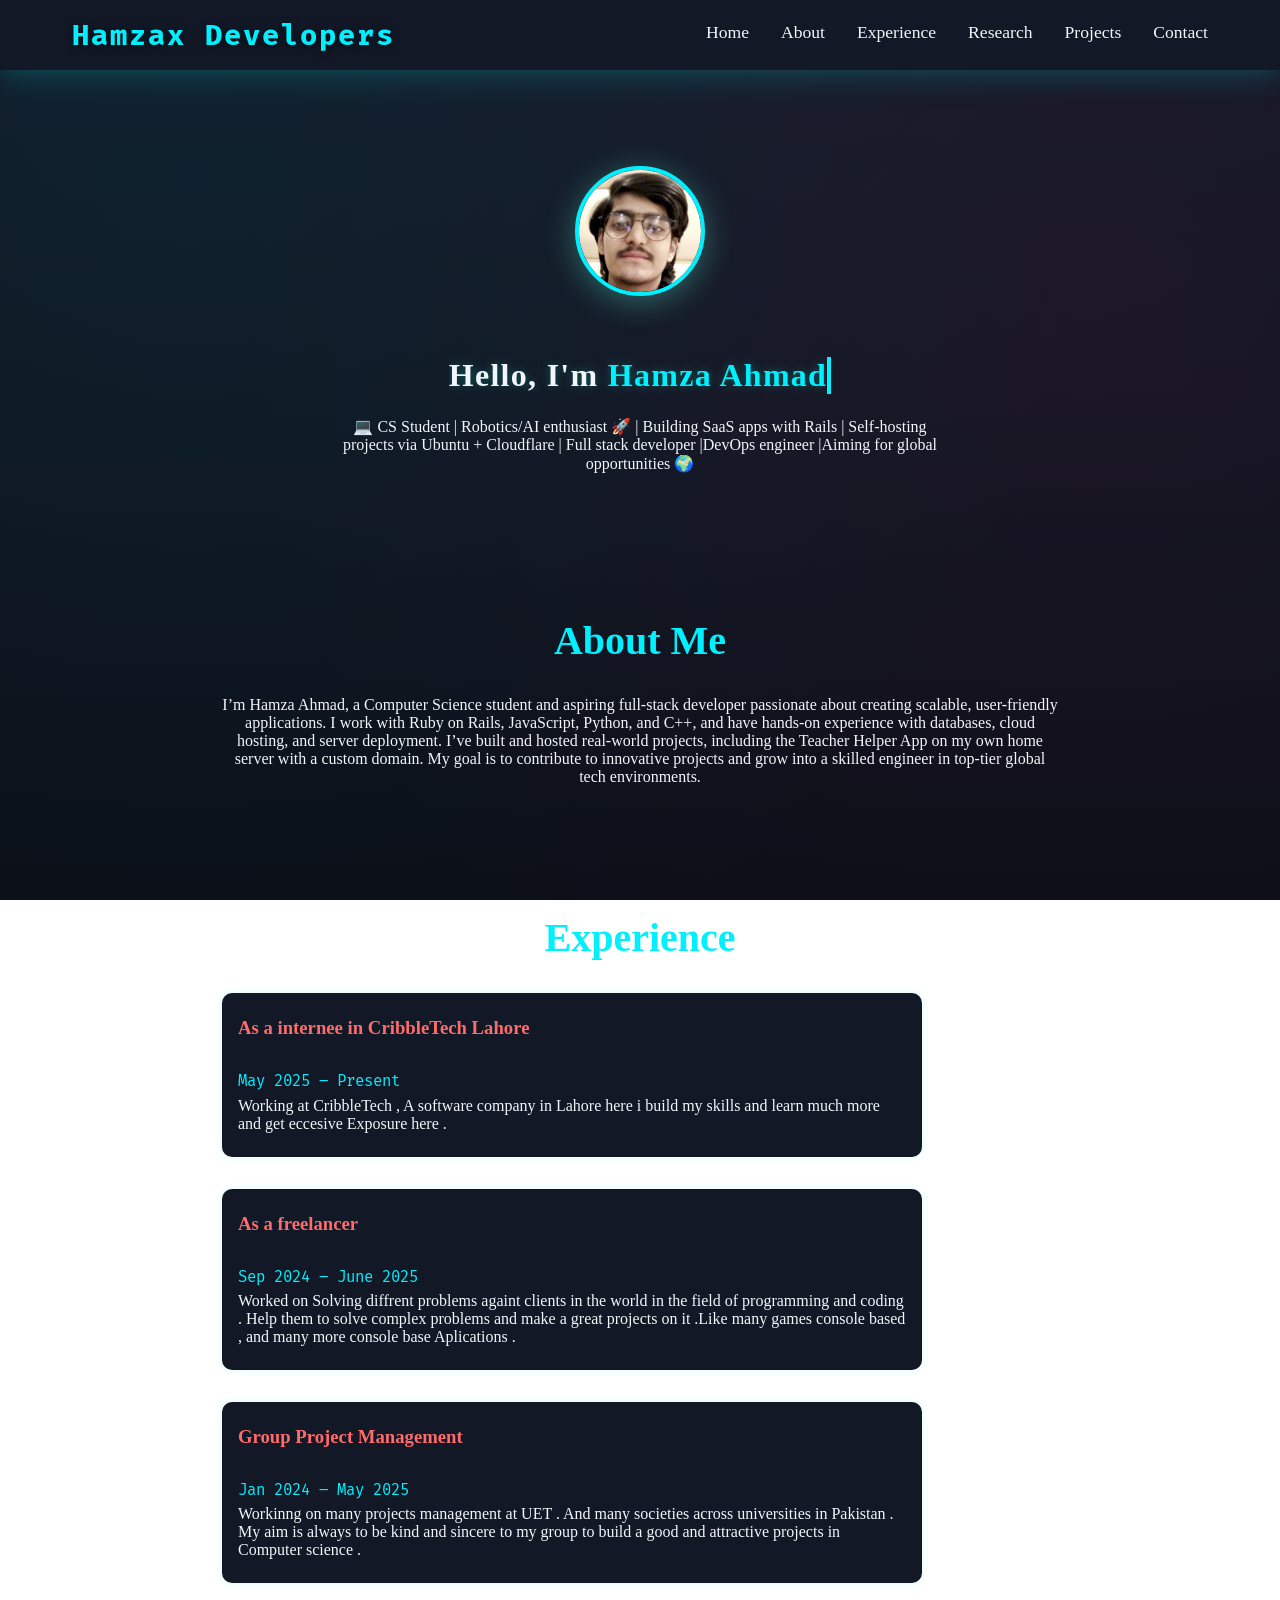
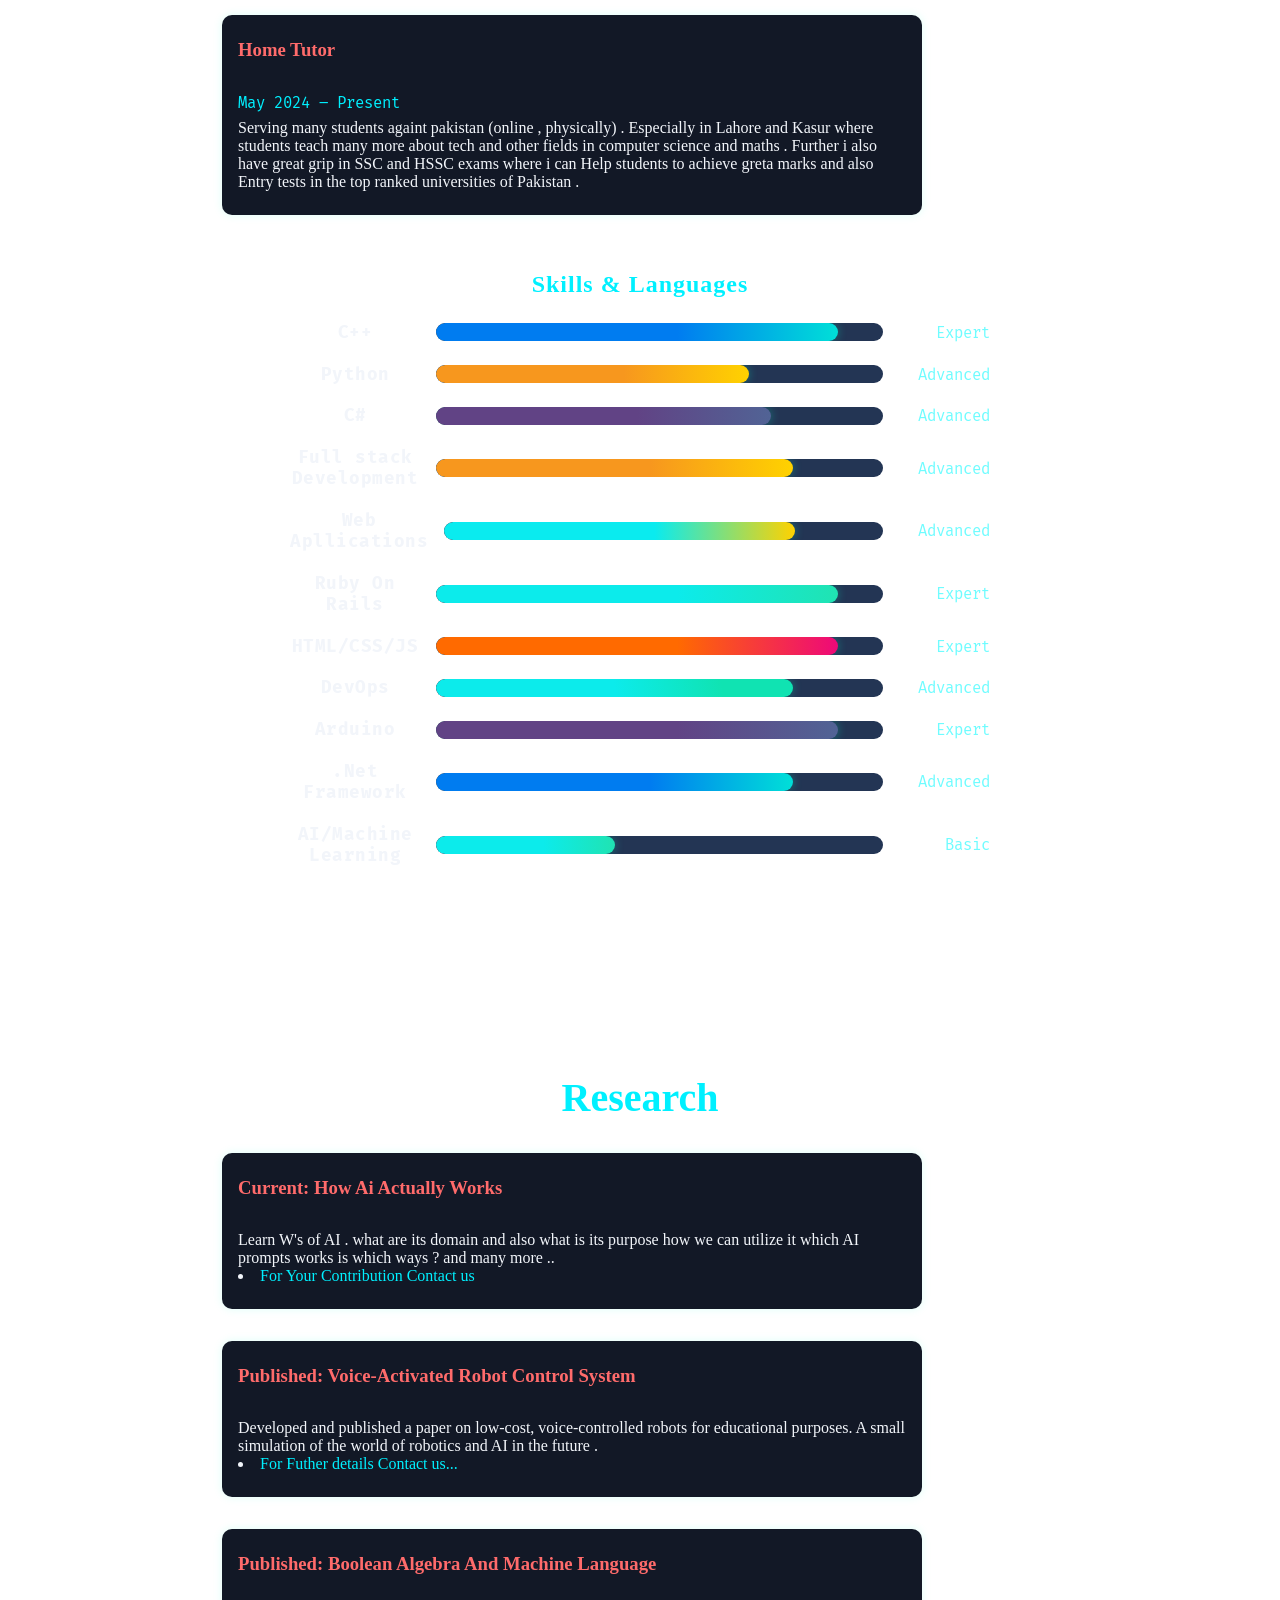
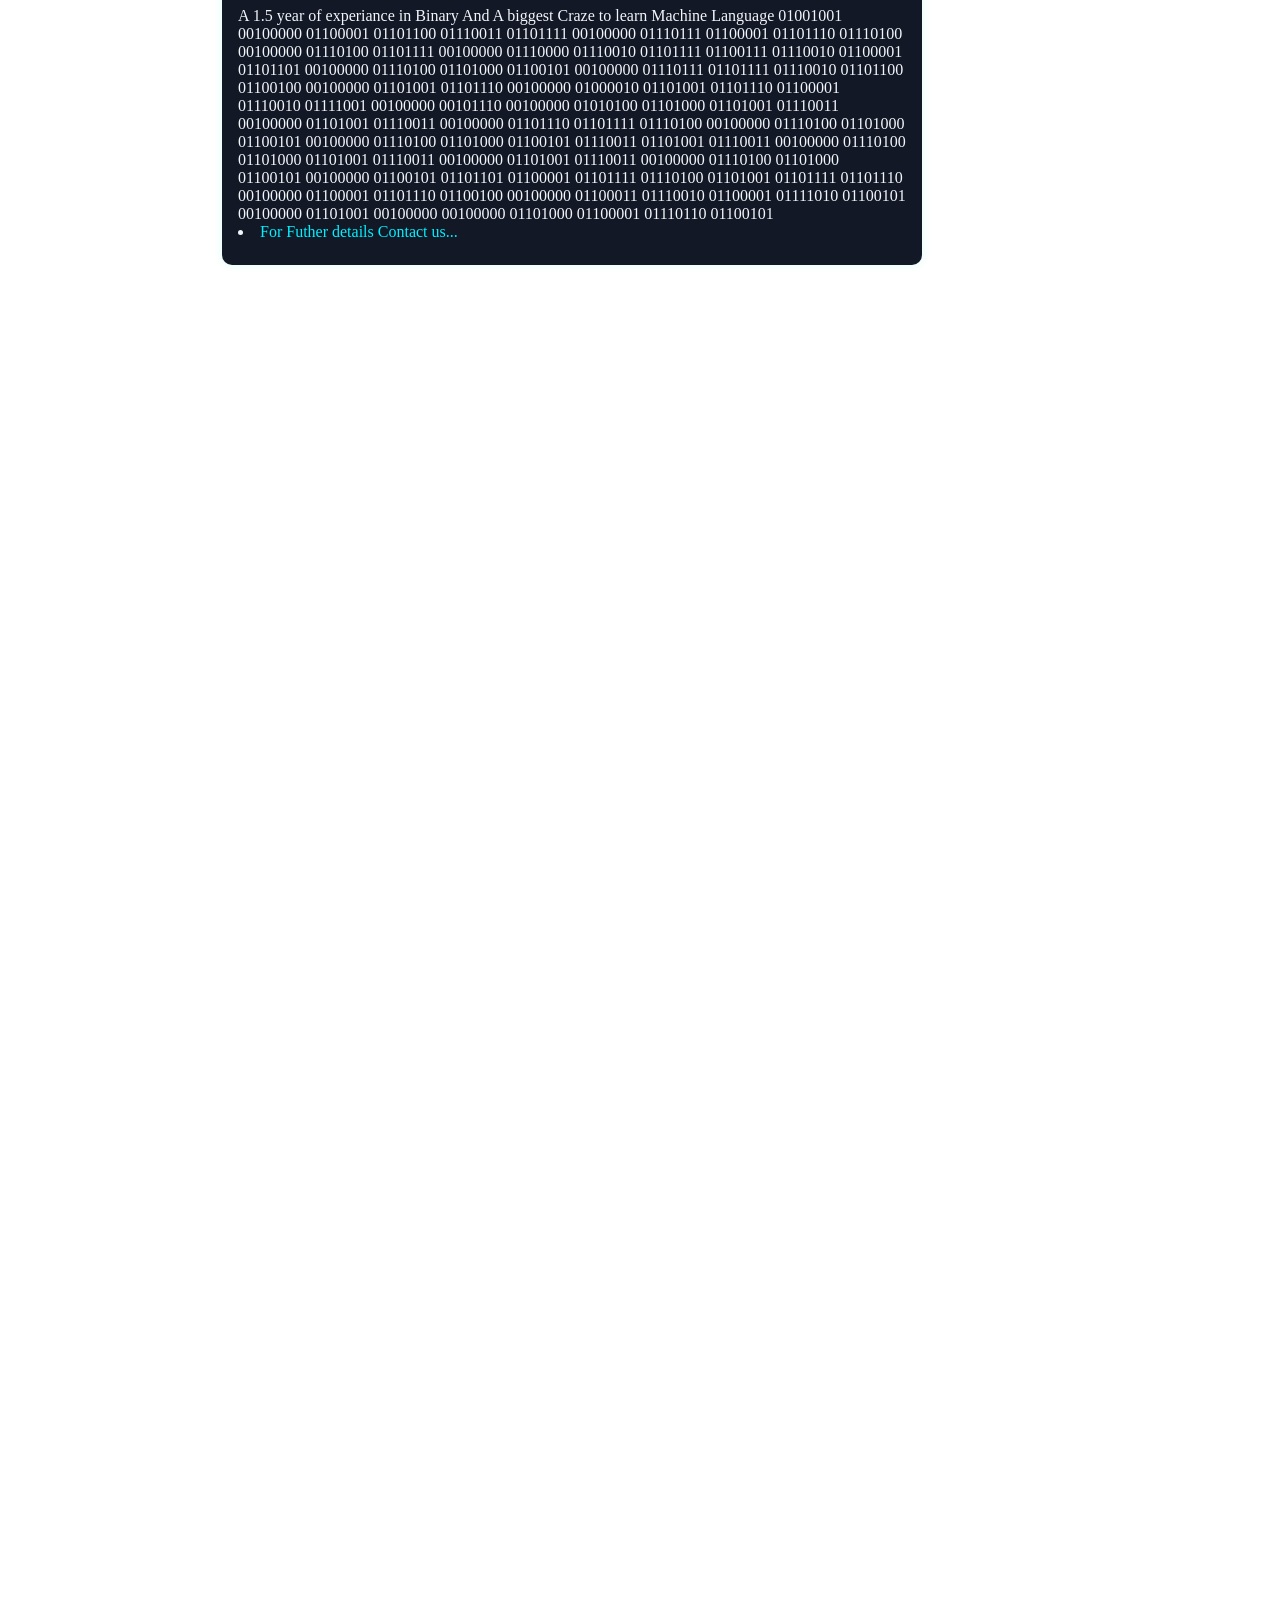
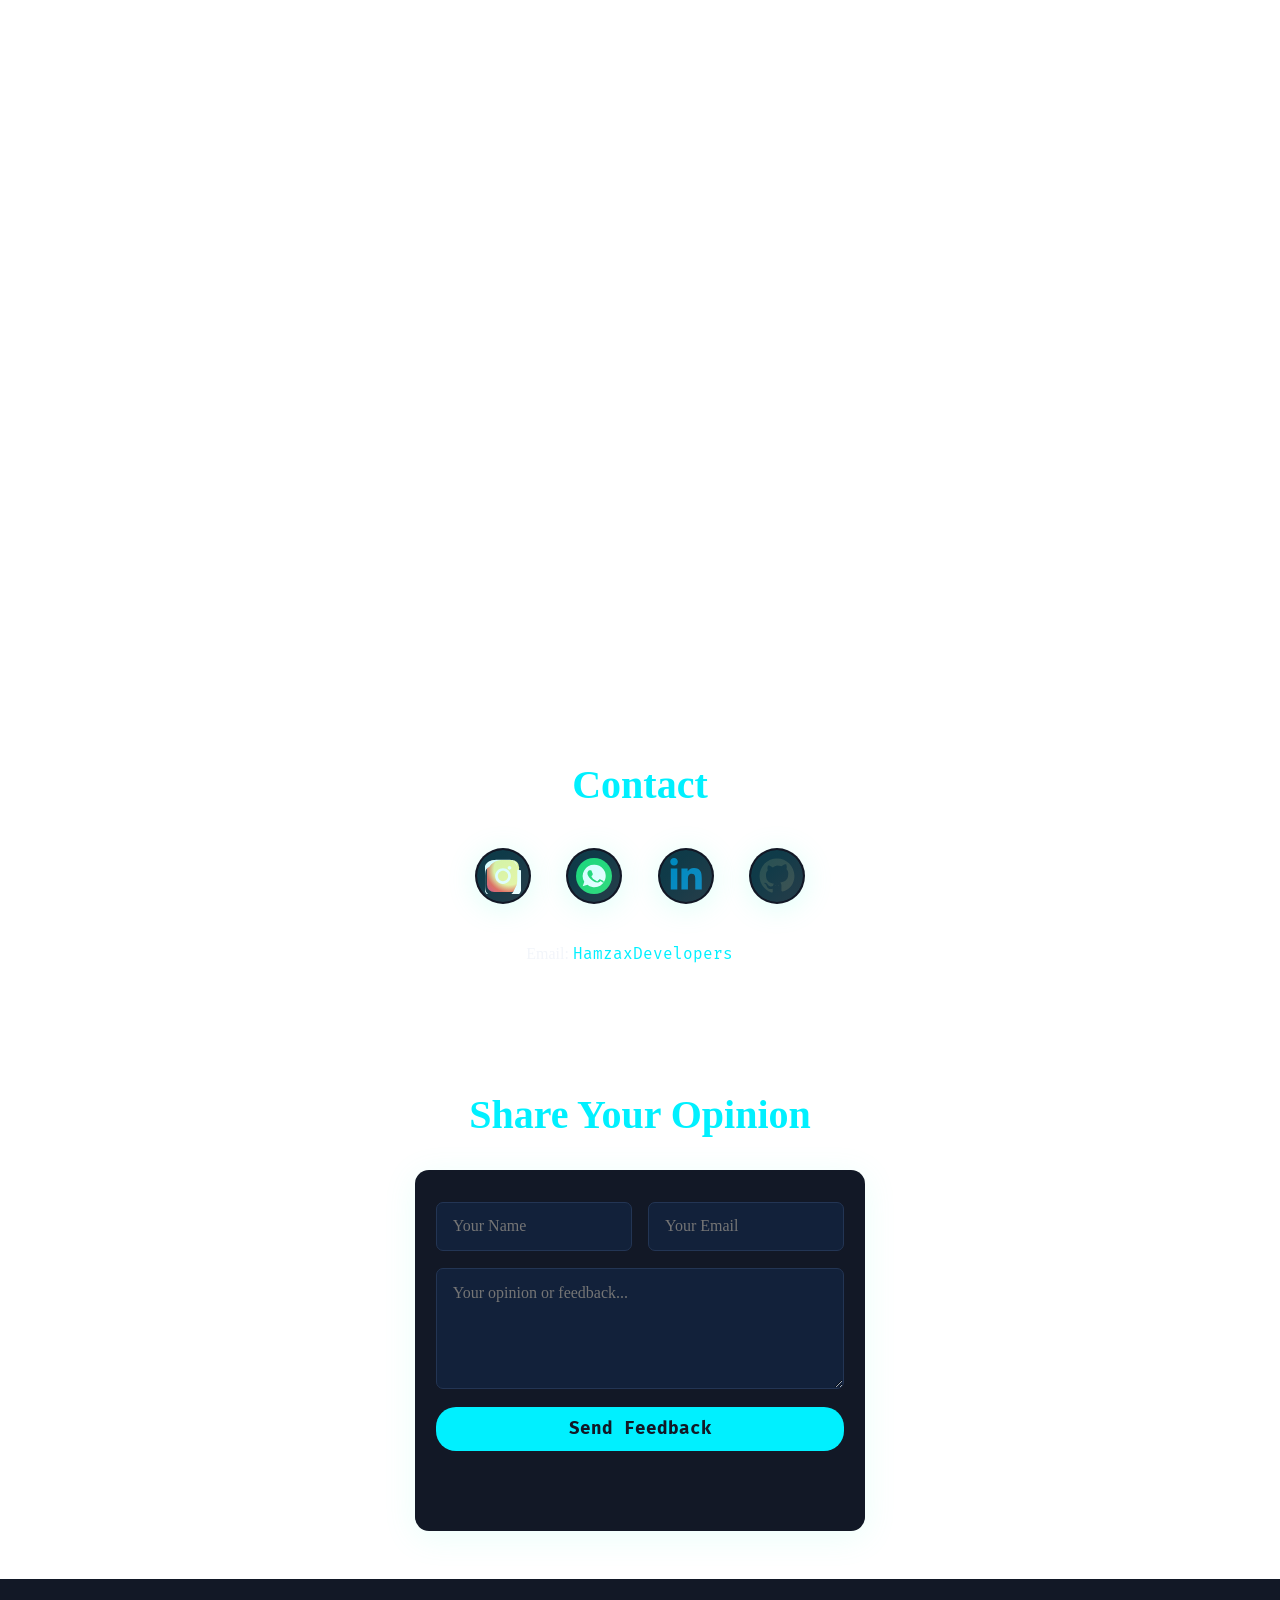
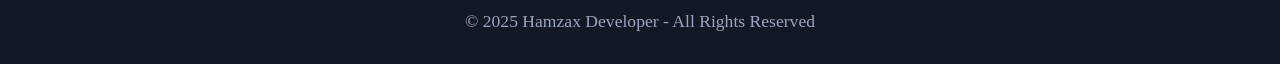
==== commit 8133a33e: "Update print statement from 'Hello' to 'Goodbye'" ====
--- a/index.html
+++ b/index.html
@@ -206,6 +206,17 @@
   <section id="projects" class="section fade-in">
     <h2 data-aos="flip-left" data-aos-duration="1900" data-aos-delay="300">Projects</h2>
     <div class="project-grid">
+<div data-aos="flip-right" data-aos-duration="1900" data-aos-delay="300">
+  <div class="project-card">
+    <h3>M.BeautyBloom</h3>
+    <p>Full-stack e-commerce platform for premium cosmetics with JWT authentication, real-time order tracking, admin dashboard, and mobile-first design. Built with MERN stack, Redux Toolkit, and Cloudinary integration.</p>
+    <div class="project-actions">
+      <a href="https://github.com/HamzaAhmad-098/M.BeautyBloom" class="accent-link" target="_blank">View on GitHub</a>
+      <a href="https://www.mbeautybloom.shop" class="accent-link" target="_blank">Live Demo</a>
+      <button class="project-details-btn" data-project="MBeautyBloom">More Details</button>
+    </div>
+  </div>
+</div>
     <div data-aos="flip-right" data-aos-duration="1900" data-aos-delay="300">
       <div class="project-card">
         <h3>Teacher Helper App</h3>
--- a/style.css
+++ b/style.css
@@ -1,12 +1,66 @@
 :root {
-  --bg: #0a192f;
-  --bg-dark: #112240;
-  --accent: #64ffda;
-  --accent-light: #7fffd4;
-  --text: #ccd6f6;
-  --text-muted: #8892b0;
-  --white: #fff;
-  --shadow: 0 8px 32px 0 rgba(100,255,218,0.15);
+  --bg: #0b0e17;   
+  --bg-dark: #121826;  
+  --accent: #00f0ff;     
+  --accent-light: #6ffcff;
+  --secondary-accent: #ff4fa3;
+  --highlight: #f9ff82;   
+  --text: #f2f5fa;        
+  --text-bright: #ffffff; 
+  --text-muted: #9ba6c1;   
+  --text-accent: var(--accent);
+  --heading-purple: #ff6b6b;
+  --shadow: 0 8px 32px rgba(0, 240, 255, 0.15),
+            0 0 20px rgba(0, 240, 255, 0.08);
+}
+body {
+  background:
+    radial-gradient(circle at 15% 20%, rgba(0, 240, 255, 0.05), transparent 70%),
+    radial-gradient(circle at 85% 35%, rgba(255, 79, 163, 0.05), transparent 70%),
+    linear-gradient(180deg, var(--bg-dark) 0%, var(--bg) 100%);
+  background-attachment: fixed;
+  color: var(--text);
+  overflow-x: hidden;
+}
+body::before {
+  content: "";
+  position: fixed;
+  inset: 0;
+  background: transparent url("https://www.transparenttextures.com/patterns/stardust.png") repeat;
+  opacity: 0.15;
+  animation: twinkle 30s linear infinite;
+  z-index: -1;
+}
+@keyframes twinkle {
+  from { background-position: 0 0; }
+  to { background-position: -500px 500px; }
+}
+a {
+  color: var(--accent);
+  text-decoration: none;
+  transition: color 0.25s ease, text-shadow 0.25s ease;
+}
+a:hover,
+a:focus {
+  color: var(--accent-light);
+  text-shadow: 0 0 8px var(--accent-light);
+}
+h1 {
+  color: var(--text-bright);
+  text-shadow: 0 0 10px rgba(0, 245, 212, 0.3);
+}
+h2 ,h3 {
+  color: var(--heading-purple);
+  margin-bottom: 2rem;
+}
+.accent {
+  color: var(--accent);
+  animation: glowPulse 3s ease-in-out infinite;
+}
+
+@keyframes glowPulse {
+  0%, 100% { text-shadow: 0 0 8px var(--accent), 0 0 15px var(--accent-light); }
+  50% { text-shadow: 0 0 15px var(--accent-light), 0 0 25px var(--accent); }
 }
 
 * {
@@ -14,14 +68,16 @@
   padding: 0;
   box-sizing: border-box;
 }
+
 body {
-  font-family: 'Montserrat', 'Segoe UI', Arial, sans-serif;
-  background: var(--bg);
+  background:
+    radial-gradient(circle at 15% 20%, rgba(0, 240, 255, 0.05), transparent 70%),
+    radial-gradient(circle at 85% 35%, rgba(255, 79, 163, 0.05), transparent 70%),
+    linear-gradient(180deg, var(--bg-dark) 0%, var(--bg) 100%);
+  background-attachment: fixed;
   color: var(--text);
-  line-height: 1.7;
   overflow-x: hidden;
 }
-
 header {
   background: var(--bg-dark);
   padding: 1.1rem 0;
@@ -30,7 +86,6 @@
   z-index: 1000;
   box-shadow: var(--shadow);
 }
-
 nav {
   display: flex;
   justify-content: space-between;
@@ -39,7 +94,6 @@
   margin: auto;
   padding: 0 2rem;
 }
-
 .logo {
   font-family: 'Fira Mono', monospace;
   font-size: 1.8rem;
@@ -48,18 +102,13 @@
   letter-spacing: 2px;
   text-shadow: 0 2px 8px #0008;
 }
-
-
-
 .nav-links {
   list-style: none;
   display: flex;
 }
-
 .nav-links li {
   margin-left: 2rem;
 }
-
 .nav-links a {
   color: var(--text);
   text-decoration: none;
@@ -68,7 +117,6 @@
   padding: 0.2em 0;
   transition: color 0.3s;
 }
-
 .nav-links a::after {
   content: '';
   display: block;
@@ -78,17 +126,14 @@
   transition: width 0.3s;
   margin-top: 4px;
 }
-
 .nav-links a:hover,
 .nav-links a:focus {
   color: var(--accent);
 }
-
 .nav-links a:hover::after,
 .nav-links a:focus::after {
   width: 100%;
 }
-
 .section {
   padding: 5rem 2rem 3rem 2rem;
   max-width: 900px;
@@ -98,11 +143,9 @@
   transform: translateY(40px);
   animation: fadeInUp 1s ease forwards;
 }
-
 .section:not(:first-of-type) {
   animation-delay: 0.2s;
 }
-
 .hero-container {
   display: flex;
   flex-direction: column;
@@ -111,14 +154,12 @@
   gap: 2rem;
   padding: 1rem;
 }
-
 .profile-pic-container {
   display: flex;
   justify-content: center;
   align-items: center;
   margin-bottom: 1.3rem;
 }
-
 .profile-pic {
   width: 130px;
   height: 130px;
@@ -139,7 +180,6 @@
   width: 100%;
   max-width: 600px;
 }
-
 .typewriter {
   display: inline-block;
   overflow: hidden;
@@ -154,7 +194,6 @@
   font-weight: 700;
   color: var(--white);
 }
-
 @keyframes typing {
   from { width: 0 }
   to { width: 100% }
@@ -163,12 +202,9 @@
   from, to { border-color: transparent }
   50% { border-color: var(--accent); }
 }
-
-
 h1 .accent {
   color: var(--accent);
 }
-
 h2 {
   color: var(--accent);
   font-size: 2.5rem;
@@ -181,86 +217,74 @@
   cursor: pointer;
   z-index: 1001;
 }
-
-/* Improved skills section for mobile */
 @media (max-width: 768px) {
-  .skills-bars {
-    gap: 1.8rem;
-  }
-  
-  .skill-bar {
+  .menu-toggle {
+    display: block;
+  }
+  .nav-links {
+    position: fixed;
+    top: 0;
+    right: -100%;
+    height: 100vh;
+    width: 70%;
     flex-direction: column;
-    align-items: flex-start;
-    gap: 0.6rem;
-  }
-  
-  .skill-label {
-    flex: none;
-    width: 100%;
-    font-size: 1.1rem;
-    margin-bottom: 0.3rem;
-  }
-  
-  .bar-bg {
-    width: 100%;
-    margin-right: 0;
-    height: 16px;
-  }
-  
-  .skill-percent {
-    flex: none;
-    width: 100%;
-    text-align: left;
-    font-size: 0.95rem;
-    color: var(--accent-light);
-    margin-top: 0.3rem;
-  }
-  
-  /* Add skill level indicators */
-  .skill-bar::after {
-    content: attr(data-level);
+    background: var(--bg-dark);
+    padding: 6rem 2rem 2rem;
+    transition: right 0.4s ease;
+    z-index: 1000;
+    box-shadow: -5px 0 15px rgba(0,0,0,0.2);
+  }
+  .nav-links.active {
+    right: 0;
+  }
+  .nav-links li {
+    margin: 1.5rem 0;
+    text-align: center;
+  }
+  .logo {
+    font-size: 1.5rem;
+  }
+  .typewriter {
+    font-size: 1.6rem;
+    white-space: normal;
+    border-right: none;
+    animation: none;
     display: block;
-    font-size: 0.85rem;
-    color: var(--accent-light);
-    font-family: 'Fira Mono', monospace;
-    margin-top: 0.2rem;
-  }
-  
-  .skill-percent {
-    display: none; /* Hide the old percentage text */
-  }
-}
-
-/* Tablet adjustments */
-@media (min-width: 769px) and (max-width: 1024px) {
-  .skill-label {
-    flex: 0 0 120px;
+  }
+  .hero-text p {
     font-size: 1rem;
   }
-  
-  .skill-percent {
-    flex: 0 0 70px;
-    font-size: 0.95rem;
+  .section {
+    padding: 3rem 1.5rem;
+  }
+  .project-grid {
+    grid-template-columns: 1fr;
+  }
+  .experience-item, .research-item {
+    padding: 1.2rem;
+  }
+  .contact-bar {
+    gap: 1.2rem;
+  }
+  .contact-icon {
+    width: 44px;
+    height: 44px;
   }
 }
 @media (max-width: 480px) {
   .typewriter {
     font-size: 1.4rem;
   }
-  
   .hero-text p {
     font-size: 0.9rem;
   }
-  
   .skill-label {
     flex: 0 0 110px;
     font-size: 0.95rem;
   }
-  
   .section {
     padding: 2.5rem 1rem;
   }
-  
   h2 {
     font-size: 2rem;
   }
@@ -271,7 +295,6 @@
   gap: 2rem;
   margin-top: 2rem;
 }
-
 .project-card {
   background: var(--bg-dark);
   color: var(--text);
@@ -287,20 +310,17 @@
   flex-direction: column;
   justify-content: space-between;
 }
-
 .project-card:hover {
   transform: translateY(-8px) scale(1.025);
   box-shadow: 0 16px 48px 0 rgba(100,255,218,0.25);
   border: 1.5px solid var(--accent);
 }
-
 .project-actions {
   margin-top: 1.2rem;
   display: flex;
   gap: 1rem;
   flex-wrap: wrap;
 }
-
 .project-details-btn {
   background: var(--accent);
   color: var(--bg-dark);
@@ -313,13 +333,11 @@
   font-size: 1rem;
   transition: background 0.2s, color 0.2s;
 }
-
 .project-details-btn:hover,
 .project-details-btn:focus {
   background: var(--accent-light);
   color: var(--bg);
 }
-
 .accent-link {
   color: var(--accent);
   text-decoration: none;
@@ -328,13 +346,10 @@
   font-size: 1rem;
   transition: color 0.2s;
 }
-
 .accent-link:hover, .accent-link:focus {
   color: var(--accent-light);
   text-decoration: underline;
 }
-
-/* Experience & Research Section */
 .experience-list, .research-list {
   display: flex;
   flex-direction: column;
@@ -365,8 +380,6 @@
   font-size: 0.98rem;
   margin-bottom: 0.4rem;
 }
-
-/* Skills Bar Section */
 .skills-title {
   margin-top: 3.5rem;
   margin-bottom: 1.5rem;
@@ -375,7 +388,6 @@
   font-weight: 700;
   letter-spacing: 1px;
 }
-
 .skills-bars {
   width: 100%;
   max-width: 700px;
@@ -384,14 +396,12 @@
   flex-direction: column;
   gap: 1.3rem;
 }
-
 .skill-bar {
   display: flex;
   align-items: center;
   gap: 1rem;
   font-size: 1.1rem;
 }
-
 .skill-label {
   flex: 0 0 130px;
   color: var(--white);
@@ -399,7 +409,6 @@
   font-weight: 600;
   letter-spacing: 0.5px;
 }
-
 .bar-bg {
   flex: 1;
   background: #233554;
@@ -409,7 +418,6 @@
   overflow: hidden;
   margin-right: 0.7rem;
 }
-
 .bar-fill {
   width: 0;
   opacity: 0.85;
@@ -418,11 +426,9 @@
   transition: width 1.2s cubic-bezier(0.5, 1.4, 0.5, 1);
   box-shadow: 0 0 8px 1px #00ffcc40;
 }
-
 .bar-fill.animated {
   opacity: 1;
 }
-
 .skill-percent {
   flex: 0 0 80px;
   color: var(--accent-light);
@@ -430,8 +436,6 @@
   font-family: 'Fira Mono', monospace;
   text-align: right;
 }
-
-/* Modal Styles */
 .modal {
   display: none; 
   position: fixed; 
@@ -467,7 +471,6 @@
   transition: color 0.2s;
 }
 .close-modal:hover { color: var(--accent-light); }
-
 .modal-content img {
   width: 100%;
   border-radius: 7px;
@@ -480,7 +483,6 @@
   margin: 1rem 0;
   box-shadow: 0 2px 12px #0004;
 }
-
 .modal-download {
   display: inline-block;
   background: var(--accent);
@@ -501,7 +503,6 @@
   background: var(--accent-light);
   color: var(--bg);
 }
-
 footer {
   text-align: center;
   padding: 2rem;
@@ -509,7 +510,6 @@
   color: var(--text-muted);
   font-size: 1.1rem;
 }
-
 @keyframes fadeInUp {
   from {
     opacity: 0;
@@ -520,34 +520,57 @@
     transform: translateY(0);
   }
 }
-
-/* Fade-in animation trigger */
 .fade-in {
   opacity: 0;
   transform: translateY(40px);
   animation: fadeInUp 1s ease forwards;
 }
-
 .fade-in.visible {
   opacity: 1 !important;
   transform: translateY(0) !important;
   transition: opacity 1s, transform 1s;
 }
-
 .fade-in:nth-of-type(2) { animation-delay: 0.1s; }
 .fade-in:nth-of-type(3) { animation-delay: 0.2s; }
 .fade-in:nth-of-type(4) { animation-delay: 0.3s; }
-
 @media (max-width: 700px) {
   .project-grid {
     grid-template-columns: 1fr;
   }
   nav {
+    flex-direction: row; 
+    align-items: center;
+    justify-content: space-between; 
+    gap: 0;
+    padding: 0.5rem 1rem;
+    position: relative;
+  }
+  .logo {
+    margin-bottom: 0;
+    font-size: 1.4rem;
+  }
+  .menu-toggle {
+    display: block;
+    font-size: 2rem;
+    color: var(--accent);
+    cursor: pointer;
+    z-index: 1001;
+  }
+  .nav-links {
+    position: fixed;
+    top: 0;
+    right: -100%;
+    height: 100vh;
+    width: 70%;
     flex-direction: column;
-    gap: 1.2rem;
-  }
-  .logo {
-    margin-bottom: 0.5rem;
+    background: var(--bg-dark);
+    padding: 6rem 2rem;
+    transition: right 0.4s ease;
+    z-index: 1000;
+    box-shadow: -5px 0 15px rgba(0,0,0,0.2);
+  }
+  .nav-links.active {
+    right: 0;
   }
   .section {
     padding: 3.5rem 1rem 2rem 1rem;
@@ -604,7 +627,6 @@
   background: linear-gradient(135deg, var(--accent) 30%, var(--accent-light) 80%);
   transition: opacity 0.28s;
 }
-
 .contact-icon:hover, .contact-icon:focus {
   background: var(--accent);
   color: var(--bg-dark);
@@ -614,8 +636,6 @@
 }
 .contact-icon:hover:before, .contact-icon:focus:before { opacity: 0.28; }
 .contact-icon:hover svg, .contact-icon:focus svg { transform: scale(1.08) rotate(7deg); }
-
-/* Brand colors for each icon */
 .contact-icon.instagram { color: #e1306c; }
 .contact-icon.instagram:hover, .contact-icon.instagram:focus { background: #e1306c; color: #fff; }
 .contact-icon.whatsapp { color: #25d366; }
@@ -624,7 +644,6 @@
 .contact-icon.linkedin:hover, .contact-icon.linkedin:focus { background: #0077b5; color: #fff; }
 .contact-icon.github { color: #333; }
 .contact-icon.github:hover, .contact-icon.github:focus { background: #333; color: #fff; }
-
 @media (max-width: 700px) {
   .contact-bar { gap: 1.1rem; }
   .contact-icon { width: 42px; height: 42px; font-size: 1.5rem; }
@@ -640,12 +659,10 @@
   border-radius: 14px;
   box-shadow: 0 6px 32px #64ffda22;
 }
-
 .form-row {
   display: flex;
   gap: 1rem;
 }
-
 .feedback-form input, .feedback-form textarea {
   background: #12213a;
   color: var(--text);
@@ -657,12 +674,10 @@
   transition: border 0.2s;
   width: 100%;
 }
-
 .feedback-form input:focus, .feedback-form textarea:focus {
   border: 1.5px solid var(--accent);
   outline: none;
 }
-
 .feedback-form button {
   background: var(--accent);
   color: var(--bg-dark);
@@ -675,12 +690,10 @@
   cursor: pointer;
   transition: background 0.2s, color 0.2s;
 }
-
 .feedback-form button:hover, .feedback-form button:focus {
   background: var(--accent-light);
   color: var(--bg);
 }
-
 #feedback-message {
   margin-top: 0.7rem;
   font-size: 1rem;
@@ -701,37 +714,47 @@
   cursor: pointer;
   z-index: 1001;
 }
-
 @media (max-width: 700px) {
+  nav {
+    display: flex;
+    flex-direction: row;
+    align-items: center;
+    justify-content: space-between; /* Logo left, hamburger right */
+    padding: 0.8rem 1rem;
+    background: var(--bg-dark);
+    position: sticky;
+    top: 0;
+    z-index: 1000;
+  }
+  .logo {
+    font-size: 1.4rem;
+    margin: 0;
+  }
   .menu-toggle {
     display: block;
-    padding: 0.5rem 1rem;
-  }
-
+    font-size: 2rem;
+    color: var(--accent);
+    cursor: pointer;
+    z-index: 1001;
+  }
   .nav-links {
-    display: none;
+    position: fixed;
+    top: 0;
+    right: -100%;
+    height: 100vh;
+    width: 70%;
     flex-direction: column;
-    width: 100%;
-    position: absolute;
-    top: 100%;
-    left: 0;
     background: var(--bg-dark);
+    padding: 6rem 2rem;
+    transition: right 0.4s ease;
+    z-index: 1000;
+    box-shadow: -5px 0 15px rgba(0,0,0,0.2);
+  }
+  .nav-links.active {
+    right: 0;
+  }
+  .nav-links li {
+    margin: 1.5rem 0;
     text-align: center;
-    border-bottom: 2px solid var(--accent);
-  }
-
-  .nav-links li {
-    margin: 1rem 0;
-  }
-
-  .nav-links.active {
-    display: flex;
-  }
-
-  nav {
-    flex-direction: column;
-    align-items: flex-start;
-    padding-bottom: 1rem;
-    position: relative;
-  }
-}
+  }
+}
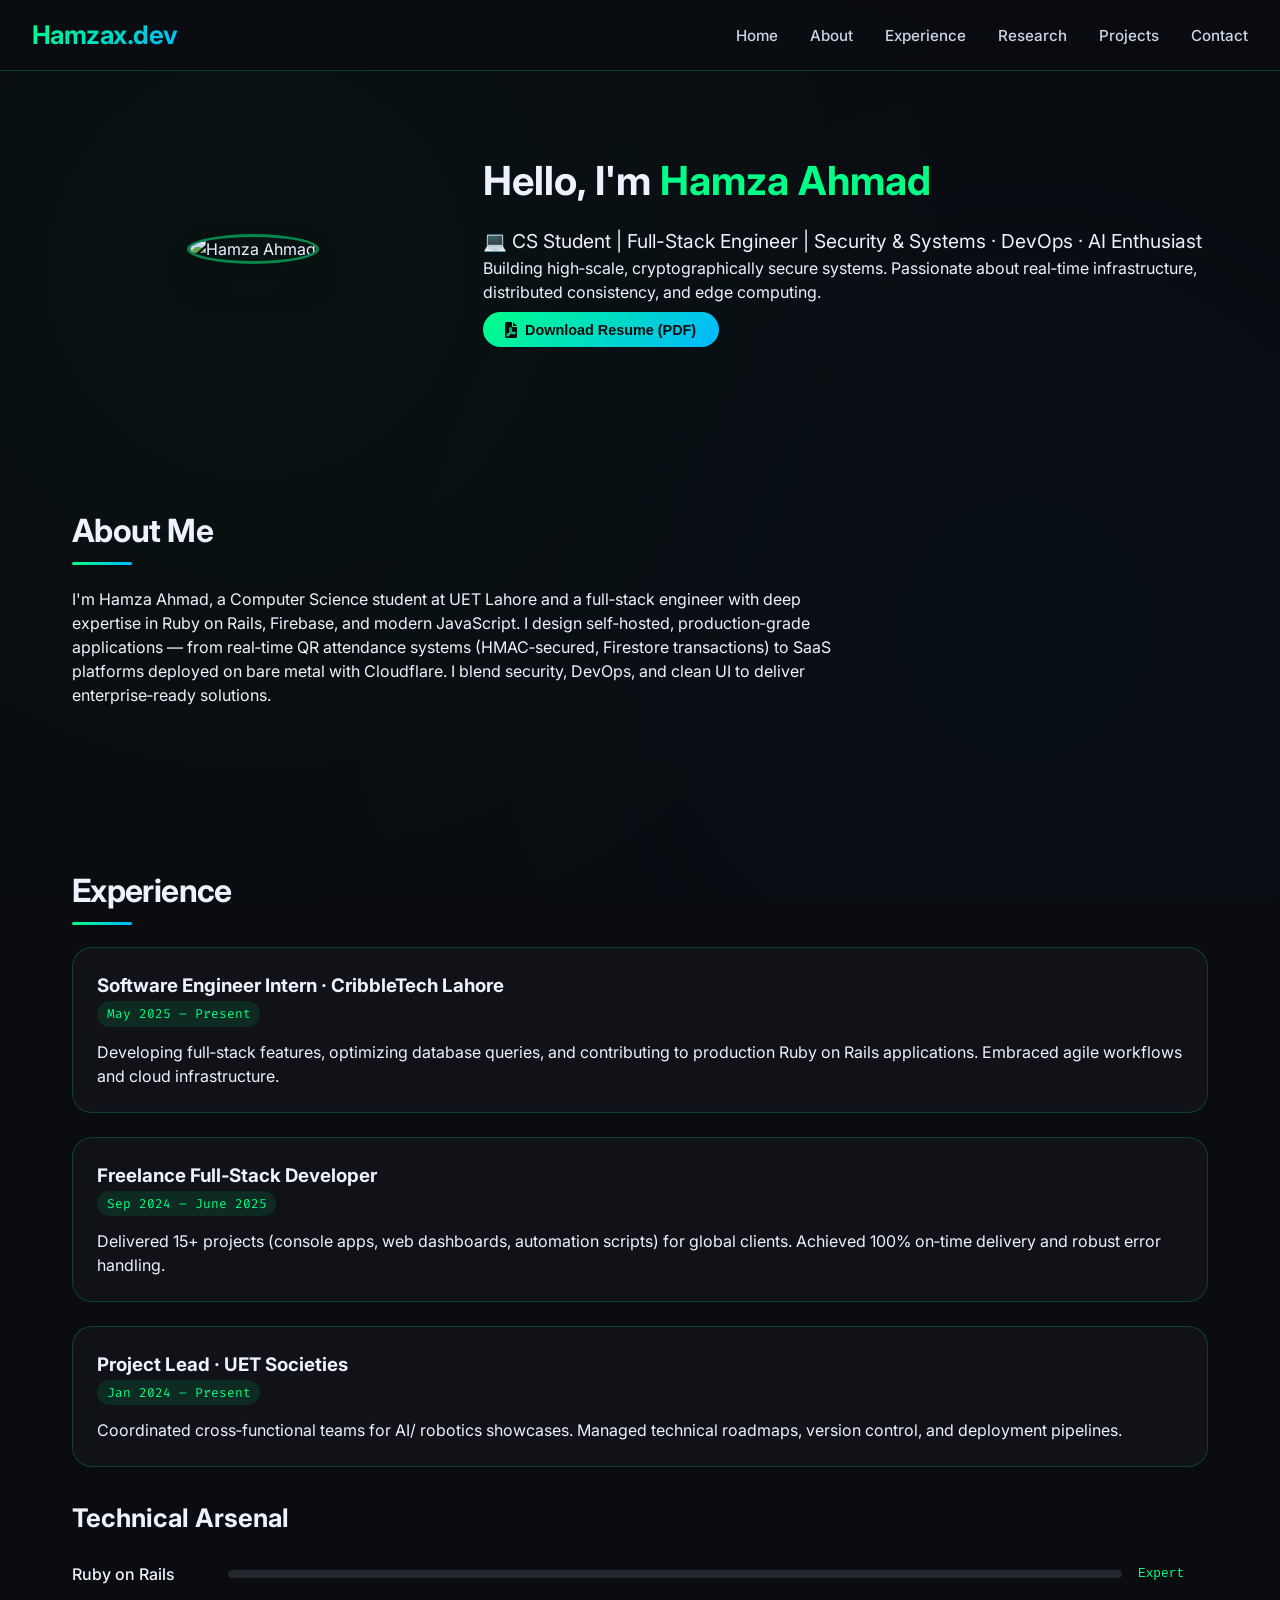
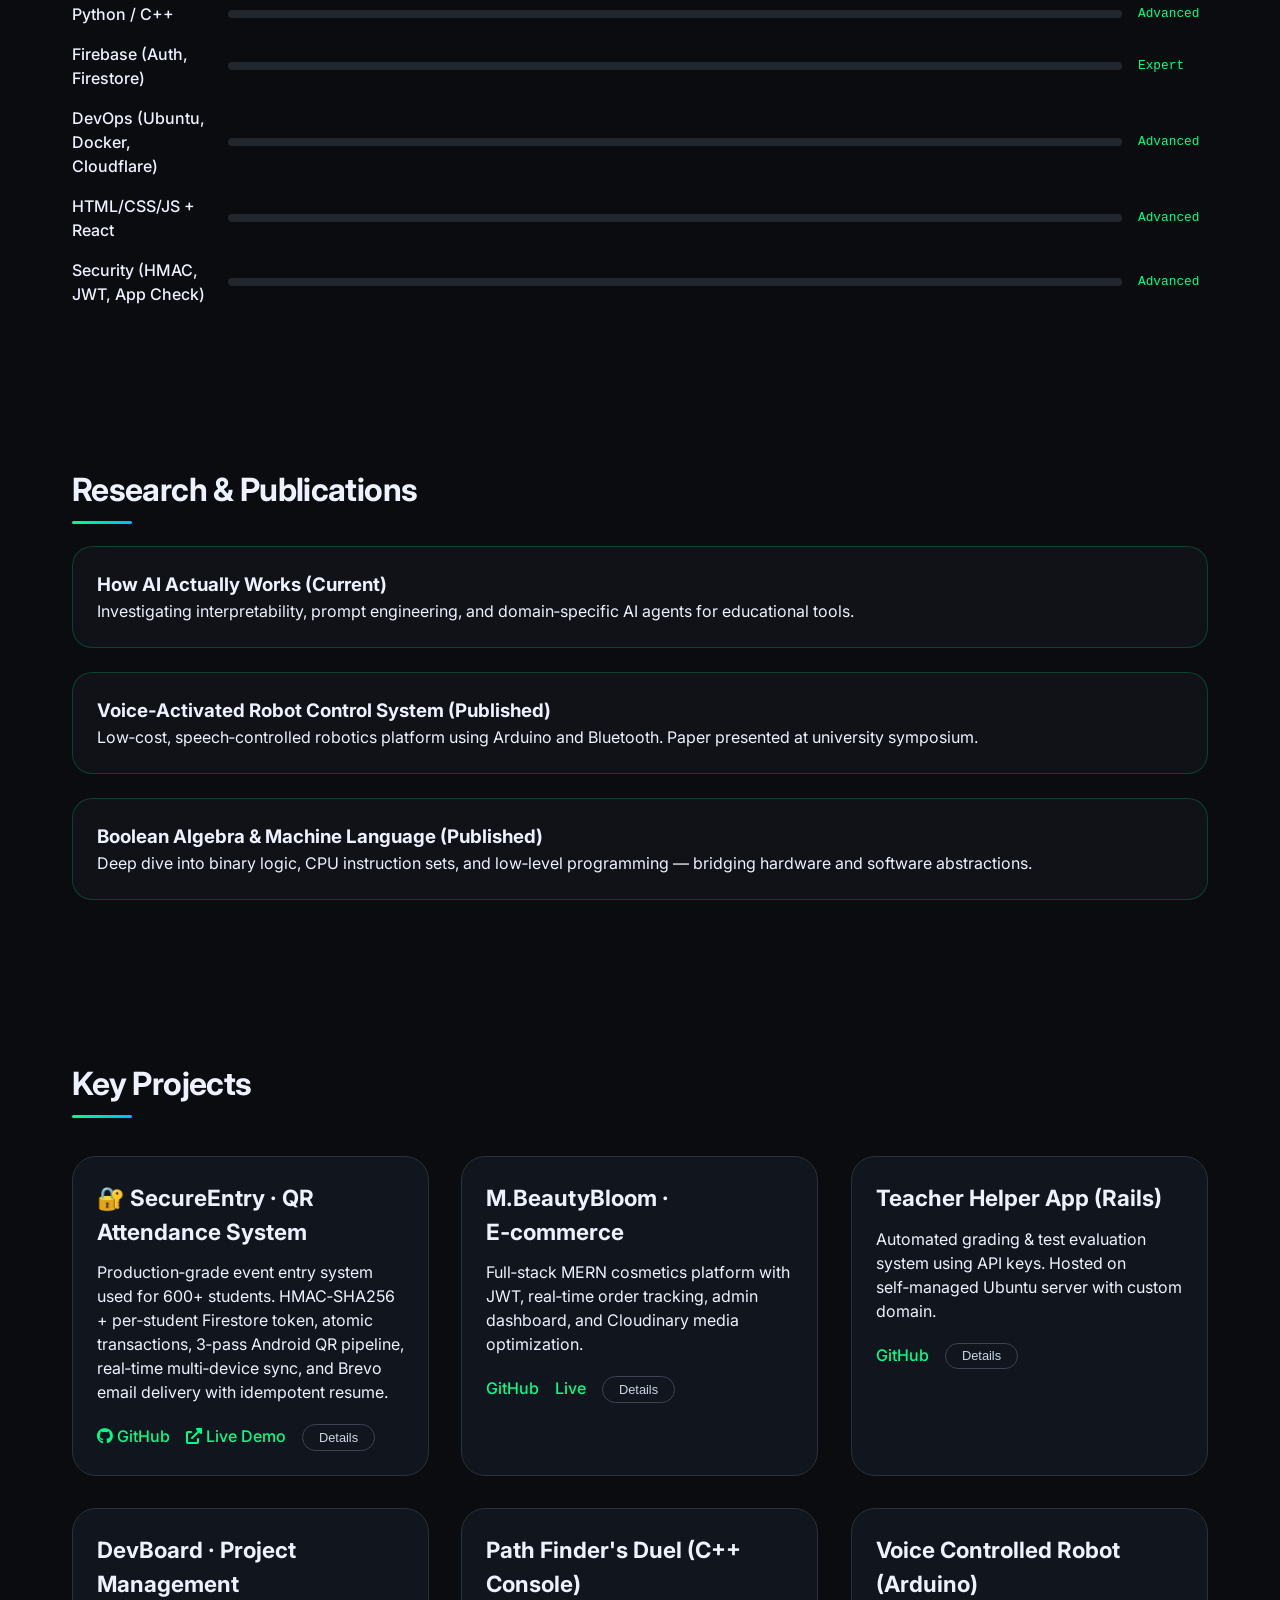
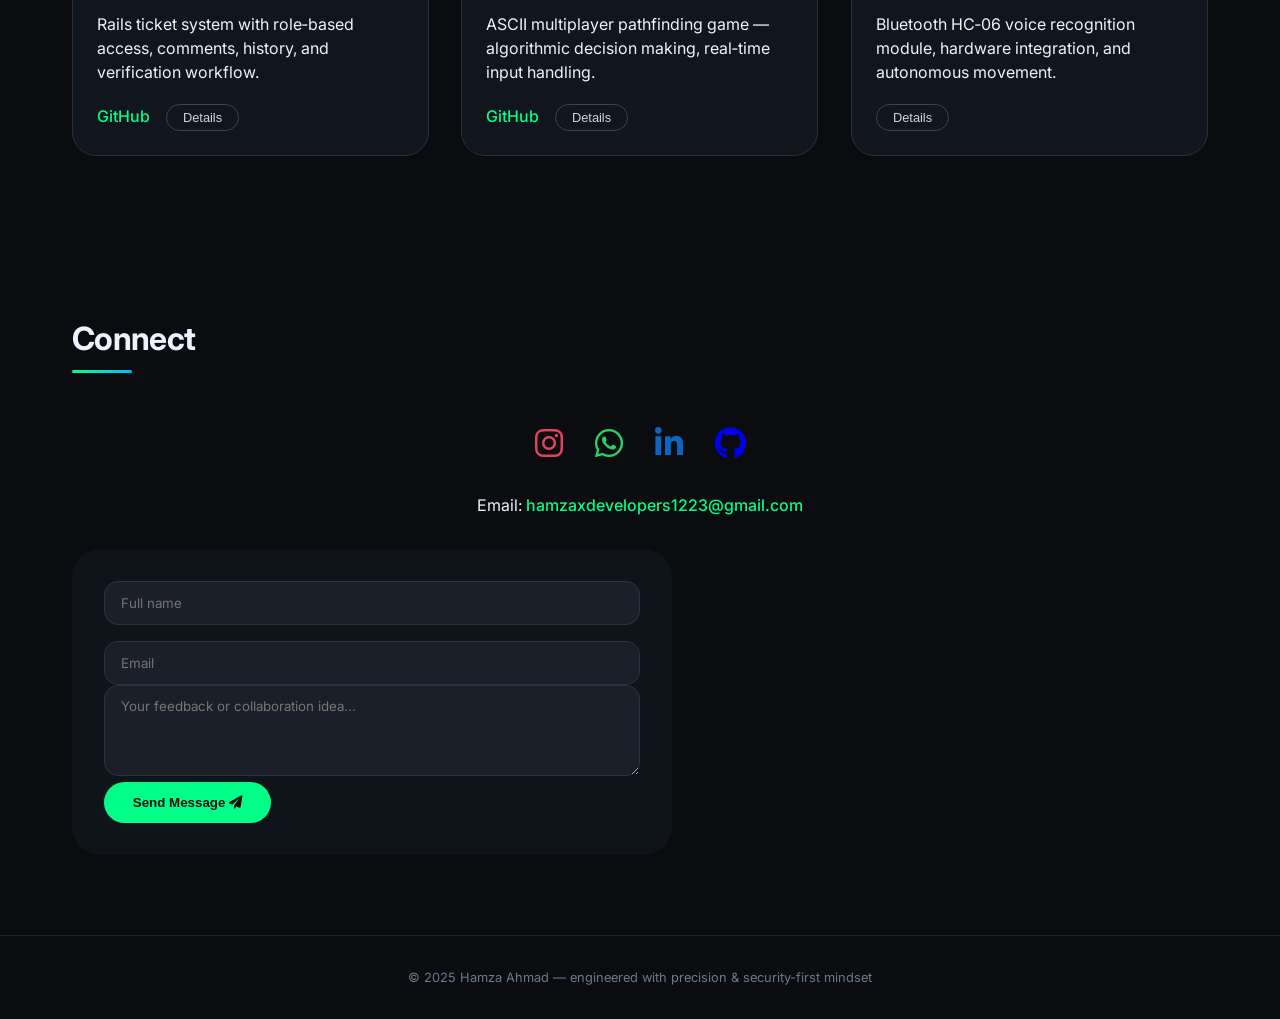
==== commit 07061407: "Update index.html" ====
--- a/index.html
+++ b/index.html
@@ -1,30 +1,474 @@
 <!DOCTYPE html>
 <html lang="en">
-  
 <head>
-  <link href="https://unpkg.com/aos@2.3.1/dist/aos.css" rel="stylesheet">
   <meta charset="UTF-8" />
-  <meta name="viewport" content="width=device-width, initial-scale=1.0" />
-  <title>Hamza Ahmad | Portfolio</title>
-  <link rel="stylesheet" href="style.css" />
-  <link rel="preconnect" href="https://fonts.googleapis.com">
-  <link rel="preconnect" href="https://fonts.gstatic.com" crossorigin>
-  <link href="https://fonts.googleapis.com/css2?family=Fira+Mono:wght@400;700&family=Montserrat:wght@600;700&display=swap" rel="stylesheet">
-  <script async src="https://www.googletagmanager.com/gtag/js?id=G-W2QM0PD4T3"></script>  
-  <script>
-    window.dataLayer = window.dataLayer || [];
-    function gtag(){dataLayer.push(arguments);}
-    gtag('js', new Date());
-    gtag('config', 'G-W2QM0PD4T3'); 
-  </script>
-</head> 
-  
+  <meta name="viewport" content="width=device-width, initial-scale=1.0, viewport-fit=cover" />
+  <title>Hamza Ahmad | Software Engineer · Full Stack · Security</title>
+  <!-- Google Fonts + AOS -->
+  <link href="https://fonts.googleapis.com/css2?family=Inter:opsz,wght@14..32,300;14..32,400;14..32,500;14..32,600;14..32,700&family=Fira+Code:wght@400;500&display=swap" rel="stylesheet" />
+  <link href="https://unpkg.com/aos@2.3.1/dist/aos.css" rel="stylesheet" />
+  <!-- Font Awesome 6 (free) -->
+  <link rel="stylesheet" href="https://cdnjs.cloudflare.com/ajax/libs/font-awesome/6.0.0-beta3/css/all.min.css" />
+  <style>
+    * {
+      margin: 0;
+      padding: 0;
+      box-sizing: border-box;
+    }
+
+    body {
+      background: #0a0c10;
+      color: #eef2ff;
+      font-family: 'Inter', sans-serif;
+      line-height: 1.5;
+      scroll-behavior: smooth;
+      overflow-x: hidden;
+    }
+
+    /* Animated gradient background */
+    body::before {
+      content: '';
+      position: fixed;
+      top: 0;
+      left: 0;
+      width: 100%;
+      height: 100%;
+      background: radial-gradient(circle at 20% 30%, rgba(0, 255, 136, 0.03), transparent 60%),
+                  radial-gradient(circle at 80% 70%, rgba(0, 136, 255, 0.03), transparent 60%);
+      pointer-events: none;
+      z-index: -2;
+    }
+
+    /* Glassmorphism header */
+    header {
+      position: sticky;
+      top: 0;
+      backdrop-filter: blur(16px);
+      background: rgba(10, 12, 16, 0.75);
+      border-bottom: 1px solid rgba(0, 255, 136, 0.2);
+      z-index: 100;
+    }
+
+    nav {
+      max-width: 1280px;
+      margin: 0 auto;
+      padding: 1rem 2rem;
+      display: flex;
+      justify-content: space-between;
+      align-items: center;
+      flex-wrap: wrap;
+    }
+
+    .logo {
+      font-size: 1.6rem;
+      font-weight: 700;
+      background: linear-gradient(135deg, #00ff88, #00b8ff);
+      -webkit-background-clip: text;
+      background-clip: text;
+      color: transparent;
+      letter-spacing: -0.02em;
+    }
+
+    .nav-links {
+      display: flex;
+      gap: 2rem;
+      list-style: none;
+    }
+
+    .nav-links a {
+      text-decoration: none;
+      color: #cbd5e6;
+      font-weight: 500;
+      transition: 0.2s;
+      font-size: 0.95rem;
+    }
+
+    .nav-links a:hover {
+      color: #00ff88;
+    }
+
+    .menu-toggle {
+      display: none;
+      font-size: 1.8rem;
+      cursor: pointer;
+      color: #00ff88;
+    }
+
+    /* sections */
+    .section {
+      max-width: 1200px;
+      margin: 0 auto;
+      padding: 5rem 2rem;
+    }
+
+    h2 {
+      font-size: 2rem;
+      margin-bottom: 2rem;
+      position: relative;
+      display: inline-block;
+      letter-spacing: -0.02em;
+    }
+
+    h2:after {
+      content: '';
+      position: absolute;
+      bottom: -10px;
+      left: 0;
+      width: 60px;
+      height: 3px;
+      background: linear-gradient(90deg, #00ff88, #00b8ff);
+      border-radius: 2px;
+    }
+
+    /* Hero */
+    .hero-container {
+      display: flex;
+      flex-wrap: wrap;
+      align-items: center;
+      gap: 3rem;
+      justify-content: space-between;
+    }
+
+    .profile-pic-container {
+      flex: 1;
+      min-width: 200px;
+      text-align: center;
+    }
+
+    .profile-pic {
+      width: 220px;
+      height: 220px;
+      object-fit: cover;
+      border-radius: 50%;
+      border: 3px solid rgba(0, 255, 136, 0.5);
+      box-shadow: 0 20px 35px -12px rgba(0,0,0,0.5);
+      transition: transform 0.3s;
+    }
+
+    .profile-pic:hover {
+      transform: scale(1.02);
+    }
+
+    .hero-text {
+      flex: 2;
+    }
+
+    .typewriter {
+      font-size: 2.5rem;
+      font-weight: 700;
+    }
+
+    .accent {
+      color: #00ff88;
+    }
+
+    /* experience cards */
+    .experience-list, .research-list {
+      display: flex;
+      flex-direction: column;
+      gap: 1.5rem;
+    }
+
+    .experience-item, .research-item {
+      background: rgba(20, 24, 30, 0.6);
+      backdrop-filter: blur(4px);
+      border-radius: 20px;
+      padding: 1.5rem;
+      border: 1px solid rgba(0, 255, 136, 0.2);
+      transition: all 0.25s;
+    }
+
+    .experience-item:hover, .research-item:hover {
+      border-color: #00ff88;
+      transform: translateY(-3px);
+    }
+
+    .experience-date {
+      font-size: 0.8rem;
+      color: #00ff88;
+      font-family: 'Fira Code', monospace;
+      background: rgba(0,255,136,0.1);
+      padding: 0.2rem 0.6rem;
+      border-radius: 20px;
+      display: inline-block;
+      margin-bottom: 0.8rem;
+    }
+
+    /* Skills bars */
+    .skills-title {
+      margin: 2rem 0 1.5rem;
+      font-size: 1.6rem;
+    }
+
+    .skills-bars {
+      display: flex;
+      flex-direction: column;
+      gap: 1rem;
+    }
+
+    .skill-bar {
+      display: flex;
+      align-items: center;
+      gap: 1rem;
+      flex-wrap: wrap;
+    }
+
+    .skill-label {
+      width: 140px;
+      font-weight: 500;
+    }
+
+    .bar-bg {
+      flex: 1;
+      height: 8px;
+      background: #22272e;
+      border-radius: 10px;
+      overflow: hidden;
+    }
+
+    .bar-fill {
+      height: 100%;
+      width: 0%;
+      border-radius: 10px;
+      transition: width 1s ease-out;
+    }
+
+    .skill-percent {
+      width: 70px;
+      font-size: 0.8rem;
+      color: #00ff88;
+      font-family: monospace;
+    }
+
+    /* project grid */
+    .project-grid {
+      display: grid;
+      grid-template-columns: repeat(auto-fill, minmax(320px, 1fr));
+      gap: 2rem;
+      margin-top: 1rem;
+    }
+
+    .project-card {
+      background: #11161e;
+      border-radius: 24px;
+      padding: 1.5rem;
+      border: 1px solid #2a313c;
+      transition: transform 0.2s, border-color 0.2s;
+    }
+
+    .project-card:hover {
+      transform: translateY(-5px);
+      border-color: #00ff88;
+      box-shadow: 0 15px 30px -12px rgba(0,255,136,0.15);
+    }
+
+    .project-card h3 {
+      font-size: 1.4rem;
+      margin-bottom: 0.75rem;
+    }
+
+    .project-actions {
+      display: flex;
+      gap: 1rem;
+      margin-top: 1.25rem;
+      flex-wrap: wrap;
+    }
+
+    .accent-link {
+      color: #00ff88;
+      text-decoration: none;
+      font-weight: 500;
+      border-bottom: 1px solid transparent;
+      transition: 0.2s;
+    }
+
+    .accent-link:hover {
+      border-bottom-color: #00ff88;
+    }
+
+    .project-details-btn {
+      background: none;
+      border: 1px solid #3a4455;
+      color: #cbd5e6;
+      padding: 0.3rem 1rem;
+      border-radius: 30px;
+      cursor: pointer;
+      font-size: 0.8rem;
+      transition: 0.2s;
+    }
+
+    .project-details-btn:hover {
+      background: #00ff8822;
+      border-color: #00ff88;
+      color: #00ff88;
+    }
+
+    /* Contact bar */
+    .contact-bar {
+      display: flex;
+      gap: 2rem;
+      justify-content: center;
+      flex-wrap: wrap;
+      margin: 2rem 0;
+    }
+
+    .contact-icon {
+      transition: transform 0.2s;
+      display: inline-block;
+    }
+
+    .contact-icon:hover {
+      transform: scale(1.1);
+    }
+
+    /* feedback form */
+    .feedback-form {
+      max-width: 600px;
+      background: #0f131a;
+      padding: 2rem;
+      border-radius: 28px;
+      margin-top: 2rem;
+    }
+
+    .form-row {
+      display: flex;
+      gap: 1rem;
+      flex-wrap: wrap;
+    }
+
+    .feedback-form input, .feedback-form textarea {
+      width: 100%;
+      background: #1a1f2a;
+      border: 1px solid #2d3440;
+      padding: 0.8rem 1rem;
+      border-radius: 14px;
+      color: white;
+      font-family: inherit;
+    }
+
+    .feedback-form button {
+      background: #00ff88;
+      border: none;
+      padding: 0.8rem 1.8rem;
+      border-radius: 40px;
+      font-weight: 700;
+      color: #0a0c10;
+      cursor: pointer;
+      transition: 0.2s;
+    }
+
+    .feedback-form button:hover {
+      background: #00e07a;
+      transform: scale(1.02);
+    }
+
+    /* resume button */
+    .resume-btn {
+      background: linear-gradient(135deg, #00ff88, #00b8ff);
+      border: none;
+      padding: 0.6rem 1.4rem;
+      border-radius: 40px;
+      font-weight: 600;
+      color: #0a0c10;
+      display: inline-flex;
+      align-items: center;
+      gap: 8px;
+      cursor: pointer;
+      font-size: 0.9rem;
+      transition: 0.2s;
+      margin-top: 0.5rem;
+    }
+
+    .resume-btn i {
+      font-size: 1rem;
+    }
+
+    .resume-btn:hover {
+      transform: translateY(-2px);
+      filter: brightness(1.05);
+    }
+
+    /* modal */
+    .modal {
+      display: none;
+      position: fixed;
+      top: 0;
+      left: 0;
+      width: 100%;
+      height: 100%;
+      background: rgba(0,0,0,0.8);
+      backdrop-filter: blur(6px);
+      z-index: 1000;
+      align-items: center;
+      justify-content: center;
+    }
+
+    .modal-content {
+      background: #11161e;
+      max-width: 550px;
+      width: 90%;
+      border-radius: 28px;
+      padding: 2rem;
+      border: 1px solid #00ff88;
+      position: relative;
+    }
+
+    .close-modal {
+      position: absolute;
+      top: 1rem;
+      right: 1.5rem;
+      font-size: 1.8rem;
+      cursor: pointer;
+      color: #aaa;
+    }
+
+    footer {
+      text-align: center;
+      padding: 2rem;
+      border-top: 1px solid #1f2530;
+      font-size: 0.8rem;
+      color: #6c7a8e;
+    }
+
+    @media (max-width: 800px) {
+      .nav-links {
+        display: none;
+        flex-direction: column;
+        width: 100%;
+        background: rgba(10,12,16,0.95);
+        padding: 1rem;
+      }
+      .nav-links.show {
+        display: flex;
+      }
+      .menu-toggle {
+        display: block;
+      }
+      .hero-container {
+        flex-direction: column;
+        text-align: center;
+      }
+      h2:after {
+        left: 50%;
+        transform: translateX(-50%);
+        width: 80px;
+      }
+      h2 {
+        text-align: center;
+        display: block;
+      }
+      .skill-label {
+        width: 120px;
+      }
+    }
+  </style>
+</head>
 <body>
 <header>
   <nav>
-    <div class="logo">Hamzax Developers</div>
-    <div class="menu-toggle" id="mobile-menu">&#9776;</div>
-    <ul class="nav-links">
+    <div class="logo">Hamzax.dev</div>
+    <div class="menu-toggle" id="mobile-menu"><i class="fas fa-bars"></i></div>
+    <ul class="nav-links" id="nav-links">
       <li><a href="#home">Home</a></li>
       <li><a href="#about">About</a></li>
       <li><a href="#experience">Experience</a></li>
@@ -34,372 +478,177 @@
     </ul>
   </nav>
 </header>
-  <section id="home" class="section fade-in">
-    <div class="hero-container">
-      <div class="profile-pic-container">
-        <img src="profile.jpg" alt="Hamza Ahmad profile picture" class="profile-pic" />
+
+<section id="home" class="section">
+  <div class="hero-container">
+    <div class="profile-pic-container" data-aos="zoom-in">
+      <img src="https://ui-avatars.com/api/?background=0A0C10&color=00ff88&rounded=true&bold=true&size=220&name=Hamza+Ahmad" alt="Hamza Ahmad" class="profile-pic" />
+    </div>
+    <div class="hero-text" data-aos="fade-up">
+      <h1 class="typewriter">Hello, I'm <span class="accent">Hamza Ahmad</span></h1>
+      <p style="font-size:1.2rem; margin-top: 1rem;">💻 CS Student | Full-Stack Engineer | Security & Systems · DevOps · AI Enthusiast</p>
+      <p>Building high‑scale, cryptographically secure systems. Passionate about real‑time infrastructure, distributed consistency, and edge computing.</p>
+      <button class="resume-btn" id="download-resume"><i class="fas fa-file-pdf"></i> Download Resume (PDF)</button>
+    </div>
+  </div>
+</section>
+
+<section id="about" class="section">
+  <h2 data-aos="fade-right">About Me</h2>
+  <p data-aos="fade-up" style="max-width: 780px;">I'm Hamza Ahmad, a Computer Science student at UET Lahore and a full‑stack engineer with deep expertise in Ruby on Rails, Firebase, and modern JavaScript. I design self‑hosted, production‑grade applications — from real‑time QR attendance systems (HMAC‑secured, Firestore transactions) to SaaS platforms deployed on bare metal with Cloudflare. I blend security, DevOps, and clean UI to deliver enterprise‑ready solutions.</p>
+</section>
+
+<section id="experience" class="section">
+  <h2 data-aos="fade-right">Experience</h2>
+  <div class="experience-list">
+    <div class="experience-item" data-aos="fade-up"><h3>Software Engineer Intern · CribbleTech Lahore</h3><span class="experience-date">May 2025 – Present</span><p>Developing full‑stack features, optimizing database queries, and contributing to production Ruby on Rails applications. Embraced agile workflows and cloud infrastructure.</p></div>
+    <div class="experience-item" data-aos="fade-up"><h3>Freelance Full‑Stack Developer</h3><span class="experience-date">Sep 2024 – June 2025</span><p>Delivered 15+ projects (console apps, web dashboards, automation scripts) for global clients. Achieved 100% on‑time delivery and robust error handling.</p></div>
+    <div class="experience-item" data-aos="fade-up"><h3>Project Lead · UET Societies</h3><span class="experience-date">Jan 2024 – Present</span><p>Coordinated cross‑functional teams for AI/ robotics showcases. Managed technical roadmaps, version control, and deployment pipelines.</p></div>
+  </div>
+  <h3 class="skills-title" data-aos="zoom-in">Technical Arsenal</h3>
+  <div class="skills-bars" data-aos="fade-up">
+    <div class="skill-bar"><span class="skill-label">Ruby on Rails</span><div class="bar-bg"><div class="bar-fill" style="width:92%"></div></div><span class="skill-percent">Expert</span></div>
+    <div class="skill-bar"><span class="skill-label">Python / C++</span><div class="bar-bg"><div class="bar-fill" style="width:88%"></div></div><span class="skill-percent">Advanced</span></div>
+    <div class="skill-bar"><span class="skill-label">Firebase (Auth, Firestore)</span><div class="bar-bg"><div class="bar-fill" style="width:90%"></div></div><span class="skill-percent">Expert</span></div>
+    <div class="skill-bar"><span class="skill-label">DevOps (Ubuntu, Docker, Cloudflare)</span><div class="bar-bg"><div class="bar-fill" style="width:85%"></div></div><span class="skill-percent">Advanced</span></div>
+    <div class="skill-bar"><span class="skill-label">HTML/CSS/JS + React</span><div class="bar-bg"><div class="bar-fill" style="width:88%"></div></div><span class="skill-percent">Advanced</span></div>
+    <div class="skill-bar"><span class="skill-label">Security (HMAC, JWT, App Check)</span><div class="bar-bg"><div class="bar-fill" style="width:85%"></div></div><span class="skill-percent">Advanced</span></div>
+  </div>
+</section>
+
+<section id="research" class="section">
+  <h2 data-aos="fade-right">Research & Publications</h2>
+  <div class="research-list">
+    <div class="research-item" data-aos="fade-up"><h3>How AI Actually Works (Current)</h3><p>Investigating interpretability, prompt engineering, and domain‑specific AI agents for educational tools.</p></div>
+    <div class="research-item" data-aos="fade-up"><h3>Voice-Activated Robot Control System (Published)</h3><p>Low‑cost, speech‑controlled robotics platform using Arduino and Bluetooth. Paper presented at university symposium.</p></div>
+    <div class="research-item" data-aos="fade-up"><h3>Boolean Algebra & Machine Language (Published)</h3><p>Deep dive into binary logic, CPU instruction sets, and low‑level programming — bridging hardware and software abstractions.</p></div>
+  </div>
+</section>
+
+<section id="projects" class="section">
+  <h2 data-aos="fade-right">Key Projects</h2>
+  <div class="project-grid">
+    <!-- SecureEntry - featured project -->
+    <div class="project-card" data-aos="flip-left">
+      <h3>🔐 SecureEntry · QR Attendance System</h3>
+      <p>Production‑grade event entry system used for 600+ students. HMAC‑SHA256 + per‑student Firestore token, atomic transactions, 3‑pass Android QR pipeline, real‑time multi‑device sync, and Brevo email delivery with idempotent resume.</p>
+      <div class="project-actions">
+        <a href="https://github.com/HamzaAhmad-098/SecureEntry" class="accent-link" target="_blank"><i class="fab fa-github"></i> GitHub</a>
+        <a href="https://welcome-25.firebaseapp.com" class="accent-link" target="_blank"><i class="fas fa-external-link-alt"></i> Live Demo</a>
+        <button class="project-details-btn" data-project="secureentry">Details</button>
       </div>
-      <div class="hero-text">
-        <h1 class="typewriter">Hello, I'm <span class="accent">Hamza Ahmad</span></h1>
-        <p  data-aos="fade-up" data-aos-duration="1500" data-aos-delay="300">
-        💻 CS Student | Robotics/AI enthusiast 🚀 | Building SaaS apps with Rails | Self-hosting projects via Ubuntu + Cloudflare | Full stack developer |DevOps engineer |Aiming for global opportunities 🌍 
-        </p>
-      </div>
-    </div>
-  </section>
-  <section id="about" class="section fade-in">
-    <h2 data-aos="fade-right" data-aos-duration="1500" data-aos-delay="300">About Me</h2>
-    <p  data-aos="fade-up" data-aos-duration="1500" data-aos-delay="300">I’m Hamza Ahmad, a Computer Science student and aspiring full-stack developer passionate about creating scalable, user-friendly applications. I work with Ruby on Rails, JavaScript, Python, and C++, and have hands-on experience with databases, cloud hosting, and server deployment.
-    I’ve built and hosted real-world projects, including the Teacher Helper App on my own home server with a custom domain. My goal is to contribute to innovative projects and grow into a skilled engineer in top-tier global tech environments.
-    </p>
-  </section>
-  <section id="experience" class="section fade-in">
-    <h2 data-aos="fade-up" data-aos-duration="1500" data-aos-delay="300">Experience</h2>
-    <div class="experience-list">
-      <div data-aos="fade-right" data-aos-duration="1500" data-aos-delay="300">
-        <div class="experience-item">
-          <h3> As a internee in CribbleTech Lahore </h3>
-          <span class="experience-date">May 2025 –  Present </span>
-          <p>
-            Working at CribbleTech , A software company in Lahore here i build my skills and learn much more and get eccesive  Exposure here .  
-          </p>
-        </div>
-      </div>
-      <div data-aos="fade-left" data-aos-duration="1500" data-aos-delay="300">
-        <div class="experience-item">
-          <h3>As a freelancer</h3>
-          <span class="experience-date">Sep 2024 – June 2025</span>
-          <p>
-            Worked on Solving diffrent problems againt clients in the world in the field of programming and  coding . Help them to solve complex problems and make a great projects on it  .Like many games console based , and many more console base Aplications .
-          </p>
-        </div>
-      </div>
-      <div data-aos="fade-right" data-aos-duration="1500" data-aos-delay="300">
-        <div class="experience-item">
-          <h3>Group Project Management</h3>
-          <span class="experience-date">Jan 2024 – May 2025 </span>
-          <p>
-            Workinng on many projects management at UET . And many societies across universities in Pakistan . My aim is always to be kind and sincere to my group to build a good and attractive projects in Computer science .  
-          </p>
-        </div>
-      </div>
-      <div data-aos="fade-left" data-aos-duration="1500" data-aos-delay="300">
-        <div class="experience-item">
-          <h3>Home Tutor</h3>
-          <span class="experience-date">May 2024 –  Present </span>
-          <p>
-            Serving many students againt pakistan (online , physically) . Especially in Lahore  and Kasur where students teach many more about tech and other fields in computer science and maths . Further i also have great grip in SSC and HSSC exams where i can Help  students to achieve greta marks and also Entry tests in the top ranked universities of Pakistan .    
-          </p>
-        </div>
-      </div>
+    </div>
+    <div class="project-card" data-aos="flip-left">
+      <h3>M.BeautyBloom · E‑commerce</h3>
+      <p>Full‑stack MERN cosmetics platform with JWT, real‑time order tracking, admin dashboard, and Cloudinary media optimization.</p>
+      <div class="project-actions"><a href="https://github.com/HamzaAhmad-098/M.BeautyBloom" class="accent-link">GitHub</a><a href="https://www.mbeautybloom.shop" class="accent-link">Live</a><button class="project-details-btn" data-project="beauty">Details</button></div>
+    </div>
+    <div class="project-card" data-aos="flip-left">
+      <h3>Teacher Helper App (Rails)</h3>
+      <p>Automated grading & test evaluation system using API keys. Hosted on self‑managed Ubuntu server with custom domain.</p>
+      <div class="project-actions"><a href="https://github.com/HamzaAhmad-098/RubyOnRails" class="accent-link">GitHub</a><button class="project-details-btn" data-project="teacher">Details</button></div>
+    </div>
+    <div class="project-card" data-aos="flip-left">
+      <h3>DevBoard · Project Management</h3>
+      <p>Rails ticket system with role‑based access, comments, history, and verification workflow.</p>
+      <div class="project-actions"><a href="https://github.com/HamzaAhmad-098/Rails-7-Test-Project" class="accent-link">GitHub</a><button class="project-details-btn" data-project="devboard">Details</button></div>
+    </div>
+    <div class="project-card" data-aos="flip-left">
+      <h3>Path Finder's Duel (C++ Console)</h3>
+      <p>ASCII multiplayer pathfinding game — algorithmic decision making, real‑time input handling.</p>
+      <div class="project-actions"><a href="https://github.com/HamzaAhmad-098/PF-Semester-1" class="accent-link">GitHub</a><button class="project-details-btn" data-project="path">Details</button></div>
+    </div>
+    <div class="project-card" data-aos="flip-left">
+      <h3>Voice Controlled Robot (Arduino)</h3>
+      <p>Bluetooth HC‑06 voice recognition module, hardware integration, and autonomous movement.</p>
+      <div class="project-actions"><button class="project-details-btn" data-project="voice">Details</button></div>
+    </div>
   </div>
-    <h3 class="skills-title" data-aos="zoom-in" data-aos-duration="1500" data-aos-delay="300">Skills & Languages</h3>
-    <div data-aos="zoom-in" data-aos-duration="1500" data-aos-delay="300">
-      <div class="skills-bars">
-        <div class="skill-bar">
-          <span class="skill-label">C++</span>
-        <div class="bar-bg">
-          <div class="bar-fill" data-width="90" style="background: linear-gradient(90deg, #007cf0 60%, #00dfd8 100%);"></div>
-        </div>
-          <span class="skill-percent">Expert</span>
-        </div>
-        <div class="skill-bar">
-          <span class="skill-label">Python</span>
-        <div class="bar-bg">
-          <div class="bar-fill" data-width="70" style="background: linear-gradient(90deg, #f7971e 60%, #ffd200 100%);"></div>
-        </div>
-          <span class="skill-percent">Advanced</span>
-        </div>
-        <div class="skill-bar">
-          <span class="skill-label">C#</span>
-        <div class="bar-bg">
-          <div class="bar-fill" data-width="75" style="background: linear-gradient(90deg, #614385 60%, #516395 100%);"></div>
-        </div>
-          <span class="skill-percent">Advanced</span>
-        </div>
-        <div class="skill-bar">
-          <span class="skill-label">Full stack Development </span>
-        <div class="bar-bg">
-          <div class="bar-fill" data-width="80" style="background: linear-gradient(90deg, #f7971e 60%, #ffd200 100%);"></div>
-        </div>
-          <span class="skill-percent">Advanced</span>
-        </div>
-        <div class="skill-bar">
-          <span class="skill-label">Web Apllications </span>
-        <div class="bar-bg">
-          <div class="bar-fill" data-width="80" style="background: linear-gradient(90deg, #0aebef 60%, #ffd200 100%);"></div>
-        </div>
-          <span class="skill-percent">Advanced</span>
-        </div>
-        <div class="skill-bar">
-          <span class="skill-label">Ruby On Rails </span>
-        <div class="bar-bg">
-          <div class="bar-fill" data-width="90" style="background: linear-gradient(90deg, #0cebeb 60%, #20e3b2 100%);"></div>
-        </div>
-          <span class="skill-percent">Expert</span>
-        </div>
-        <div class="skill-bar">
-          <span class="skill-label">HTML/CSS/JS</span>
-        <div class="bar-bg">
-          <div class="bar-fill" data-width="90" style="background: linear-gradient(90deg, #ff6a00 60%, #ee0979 100%);"></div>
-        </div>
-          <span class="skill-percent">Expert</span>
-        </div>
-        <div class="skill-bar">
-          <span class="skill-label">DevOps</span>
-        <div class="bar-bg">
-          <div class="bar-fill" data-width="80" style="background: linear-gradient(80deg, #0cebeb 50%, #10e3b2 80%);"></div>
-        </div>
-          <span class="skill-percent">Advanced</span>
-        </div>
-        <div class="skill-bar">
-          <span class="skill-label">Arduino</span>
-        <div class="bar-bg">
-          <div class="bar-fill" data-width="90" style="background: linear-gradient(90deg, #614385 60%, #516395 100%);"></div>
-        </div>
-          <span class="skill-percent">Expert</span>
-        </div>
-        <div class="skills-bars">
-        <div class="skill-bar">
-          <span class="skill-label">.Net Framework</span>
-        <div class="bar-bg">
-          <div class="bar-fill" data-width="80" style="background: linear-gradient(90deg, #007cf0 60%, #00dfd8 100%);"></div>
-        </div>
-        <span class="skill-percent">Advanced</span>
-        </div>
-        <div class="skill-bar">
-          <span class="skill-label">AI/Machine Learning</span>
-        <div class="bar-bg">
-          <div class="bar-fill" data-width="40" style="background: linear-gradient(90deg, #0cebeb 60%, #20e3b2 100%);"></div>
-        </div>
-        <span class="skill-percent">Basic</span>
-      </div>
-    </div>
-</div>
-  </section>
-  <section id="research" class="section fade-in">
-    <h2 data-aos="fade-right" data-aos-duration="1500" data-aos-delay="300">Research</h2>
-    <div class="research-list">
-     <div data-aos="fade-left" data-aos-duration="1500" data-aos-delay="300">
-      <div class="research-item">
-        <h3>Current: How Ai Actually Works </h3>
-        <p>Learn W's of AI . what are its domain and also what is its purpose how we can utilize it which AI prompts works is which ways ? and many more .. </p>
-        <li><a href="#contact">For Your Contribution Contact us</a></li>
-      </div>
-</div>
-<div data-aos="fade-right" data-aos-duration="1500" data-aos-delay="300">
-      <div class="research-item">
-        <h3>Published: Voice-Activated Robot Control System</h3>
-        <p>Developed and published a paper on low-cost, voice-controlled robots for educational purposes. A small simulation of the world of robotics and AI in the future .</p>
-        <li><a href="#contact">For Futher details Contact us...</a></li>
-      </div>
-</div>
-<div data-aos="fade-left" data-aos-duration="1500" data-aos-delay="300">
-          <div class="research-item">
-        <h3>Published: Boolean Algebra And Machine Language </h3>
-        <p>A 1.5 year of experiance in Binary And A biggest Craze to learn Machine Language 01001001 00100000 01100001 01101100 01110011 01101111 00100000 01110111 01100001 01101110 01110100 00100000 01110100 01101111 00100000 01110000 01110010 01101111 01100111 01110010 01100001 01101101 00100000 01110100 01101000 01100101 00100000 01110111 01101111 01110010 01101100 01100100 00100000 01101001 01101110 00100000 01000010 01101001 01101110 01100001 01110010 01111001 00100000 00101110 00100000 01010100 01101000 01101001 01110011 00100000 01101001 01110011 00100000 01101110 01101111 01110100 00100000 01110100 01101000 01100101 00100000 01110100 01101000 01100101 01110011 01101001 01110011 00100000 01110100 01101000 01101001 01110011 00100000 01101001 01110011 00100000 01110100 01101000 01100101 00100000 01100101 01101101 01100001 01101111 01110100 01101001 01101111 01101110 00100000 01100001 01101110 01100100 00100000 01100011 01110010 01100001 01111010 01100101 00100000 01101001 00100000 00100000 01101000 01100001 01110110 01100101</p>
-        <li><a href="#contact">For Futher details Contact us...</a></li>  
-      </div>
-</div>
-    </div>
-  </section>
-  <section id="projects" class="section fade-in">
-    <h2 data-aos="flip-left" data-aos-duration="1900" data-aos-delay="300">Projects</h2>
-    <div class="project-grid">
-<div data-aos="flip-right" data-aos-duration="1900" data-aos-delay="300">
-  <div class="project-card">
-    <h3>M.BeautyBloom</h3>
-    <p>Full-stack e-commerce platform for premium cosmetics with JWT authentication, real-time order tracking, admin dashboard, and mobile-first design. Built with MERN stack, Redux Toolkit, and Cloudinary integration.</p>
-    <div class="project-actions">
-      <a href="https://github.com/HamzaAhmad-098/M.BeautyBloom" class="accent-link" target="_blank">View on GitHub</a>
-      <a href="https://www.mbeautybloom.shop" class="accent-link" target="_blank">Live Demo</a>
-      <button class="project-details-btn" data-project="MBeautyBloom">More Details</button>
-    </div>
+</section>
+
+<section id="contact" class="section">
+  <h2 data-aos="zoom-out">Connect</h2>
+  <div class="contact-bar" data-aos="zoom-in">
+    <a href="https://instagram.com/hja7030" class="contact-icon" target="_blank"><i class="fab fa-instagram fa-2x" style="color:#E4405F;"></i></a>
+    <a href="https://wa.me/923297474472" class="contact-icon" target="_blank"><i class="fab fa-whatsapp fa-2x" style="color:#25D366;"></i></a>
+    <a href="https://www.linkedin.com/in/hamzaxdevelopers" class="contact-icon" target="_blank"><i class="fab fa-linkedin-in fa-2x" style="color:#0A66C2;"></i></a>
+    <a href="https://github.com/HamzaAhmad-098" class="contact-icon" target="_blank"><i class="fab fa-github fa-2x"></i></a>
   </div>
-</div>
-    <div data-aos="flip-right" data-aos-duration="1900" data-aos-delay="300">
-      <div class="project-card">
-        <h3>Teacher Helper App</h3>
-        <p>Developed a Teacher Helper application in Ruby on Rails that uses an API key to automatically evaluate student tests and papers, streamlining the grading process and providing quick, accurate feedback.Hosted on my home made server and live at <a href="https://teacherhelperapp.hamzaxdevelopers.dpdns.org" class="accent-link" target="_blank">Live</a>  </p>
-        <div class="project-actions">
-          <a href="https://github.com/HamzaAhmad-098/RubyOnRails" class="accent-link" target="_blank">View on GitHub</a>
-          <button class="project-details-btn" data-project="TeacherHelper">More Details</button>
-        </div>
-      </div>
-</div>
-<div data-aos="flip-left" data-aos-duration="1900" data-aos-delay="300">
-      <div class="project-card">
-        <h3>DevBoard</h3>
-        <p>Developed a Rails project management system allowing ticket creation, status updates, verification, and complete role-based access control. The system includes a complete comment section and ticket history tracking, streamlining team collaboration and issue management</p>
-        <div class="project-actions">
-          <a href="https://github.com/HamzaAhmad-098/Rails-7-Test-Project" class="accent-link" target="_blank">View on GitHub</a>
-          <button class="project-details-btn" data-project="DevBoard">More Details</button>
-        </div>
-      </div>
-</div>
-<div data-aos="flip-left" data-aos-duration="1900" data-aos-delay="300">
-      <div class="project-card">
-        <h3>Orange Train Application</h3>
-        <p>Purchase online tickets for Lahore's Orange Train. Built in C# with a user-friendly interface for quick bookings.</p>
-        <div class="project-actions">
-          <a href="https://github.com/HamzaAhmad-098/PF-Semester-1" class="accent-link" target="_blank">View on GitHub</a>
-          <button class="project-details-btn" data-project="orange-train-app">More Details</button>
-        </div>
-      </div>
-</div>
-<div data-aos="flip-right" data-aos-duration="1900" data-aos-delay="300">
-      <div class="project-card">
-
-        <h3>Number System Converter & Encryption Tool</h3>
-
-        <p>Convert between number systems, encrypt/decrypt commands using custom keys or bitwise operations. All-in-one C# console app.</p>
-
-        <div class="project-actions">
-
-          <a href="https://github.com/HamzaAhmad-098/PF-Semester-1" class="accent-link" target="_blank">View on GitHub</a>
-
-          <button class="project-details-btn" data-project="number-system-encryptor">More Details</button>
-
-        </div>
-
-      </div>
-</div>
-<div data-aos="flip-left" data-aos-duration="1900" data-aos-delay="300">
-      <div class="project-card">
-        <h3>Path Finder's Duel (C++ Console Game)</h3>
-        <p>ASCII-based 2-player pathfinding duel. Use arrow keys to compete and find the best path!</p>
-        <div class="project-actions">
-          <a href="https://github.com/HamzaAhmad-098/PF-Semester-1" class="accent-link" target="_blank">View on GitHub</a>
-          <button class="project-details-btn" data-project="path-finders-duel">More Details</button>
-        </div>
-      </div>
-</div>
-<div data-aos="flip-right" data-aos-duration="1900" data-aos-delay="300">
-      <div class="project-card">
-        <h3>Tic Tac Toe (C++ Console Game)</h3>
-        <p>Classic tic-tac-toe game for the console, made with C++ and ASCII graphics.</p>
-        <div class="project-actions">
-          <a href="https://github.com/HamzaAhmad-098/PF-Semester-1" class="accent-link" target="_blank">View on GitHub</a>
-          <button class="project-details-btn" data-project="tic-tac-toe-cpp">More Details</button>
-        </div>
-      </div>
-</div>
-<div data-aos="flip-left" data-aos-duration="1900" data-aos-delay="300">
-      <div class="project-card">
-        <h3>Math Solver Kit App</h3>
-        <p>A comprehensive Windows Forms application in C# for solving math problems, equations, and more. User-friendly UI for students and professionals.</p>
-        <div class="project-actions">
-          <a href="https://github.com/HamzaAhmad-098/PF-Semester-1" class="accent-link" target="_blank">View on GitHub</a>
-          <button class="project-details-btn" data-project="math-solver-kit">More Details</button>
-        </div>
-      </div>
-</div>
-<div data-aos="flip-right" data-aos-duration="1900" data-aos-delay="300">
-      <div class="project-card">
-        <h3>SneezeGame</h3>
-        <p>A fun game implemented in both Python and Processing IDE. Dodge and sneeze through obstacles to score high!</p>
-        <div class="project-actions">
-          <a href="https://github.com/HamzaAhmad-098/SneezeGame" class="accent-link" target="_blank">View on GitHub</a>
-          <button class="project-details-btn" data-project="sneezegame">More Details</button>
-        </div>
-      </div>
-</div>
-<div data-aos="flip-left" data-aos-duration="1900" data-aos-delay="300">
-      <div class="project-card">
-        <h3>Voice Controlled Robot</h3>
-        <p>Arduino-based robot with voice commands using HC-06 Bluetooth module.</p>
-        <div class="project-actions">
-          <button class="project-details-btn" data-project="voice-robot">More Details</button>
-        </div>
-      </div>
-</div>
-<div data-aos="flip-right" data-aos-duration="1900" data-aos-delay="300">
-      <div class="project-card">
-        <h3>Finance Tracker App</h3>
-        <p>Windows Forms app using C# and MySQL to manage event finances.</p>
-        <div class="project-actions">
-          <a href="https://github.com/HamzaAhmad-098/DBS25P012/tree/master/ITECManagementSystem" class="accent-link" target="_blank">View on GitHub</a>
-          <button class="project-details-btn" data-project="finance-tracker">More Details</button>
-        </div>
-      </div>
-</div>
-<div data-aos="flip-left" data-aos-duration="1900" data-aos-delay="300">
-      <div class="project-card">
-        <h3>Bike Factory App</h3>
-        <p>A management system for a bike manufacturing factory. Includes inventory, orders, and staff modules. Developed with C# and SQL.</p>
-        <div class="project-actions">
-          <a href="https://github.com/hamza/bike-factory-app" class="accent-link" target="_blank">View on GitHub</a>
-          <button class="project-details-btn" data-project="bike-factory-app">More Details</button>
-        </div>
-      </div>
-</div>
-    </div>
-  </section>
-<section id="contact" class="section fade-in">
-  <h2 data-aos="zoom-out" data-aos-duration="1500" data-aos-delay="300">Contact</h2>
-  <div data-aos="zoom-in" data-aos-duration="1500" data-aos-delay="300" class="contact-bar" >
-  <a href="https://instagram.com/hja7030" class="contact-icon instagram" target="_blank" aria-label="Instagram">
-  <svg width="36" height="36" viewBox="0 0 448 448" fill="none" xmlns="http://www.w3.org/2000/svg">
-    <defs>
-      <radialGradient id="insta-gradient" cx="0.7" cy="0.3" r="1.2">
-        <stop offset="0%" stop-color="#fdf497"/>
-        <stop offset="40%" stop-color="#fdf497"/>
-        <stop offset="60%" stop-color="#fd5949"/>
-        <stop offset="100%" stop-color="#d6249f"/>
-      </radialGradient>
-    </defs>
-    <rect x="24" y="24" width="400" height="400" rx="90" fill="url(#insta-gradient)"/>
-    <path d="M224 126c-54.1 0-98 43.9-98 98s43.9 98 98 98 98-43.9 98-98-43.9-98-98-98zm0 162c-35.3 0-64-28.7-64-64s28.7-64 64-64 64 28.7 64 64-28.7 64-64 64zm104-166c0 12.7-10.3 23-23 23s-23-10.3-23-23 10.3-23 23-23 23 10.3 23 23zm76.1 23.2c-1.7-35.3-9.9-66.6-36.3-92.9S363.1 25.6 327.8 23.9C292.1 22.2 155.9 22.2 120.2 23.9 84.9 25.6 53.6 33.8 27.3 60.1 0 86.4-8.2 117.7-9.9 153.1c-1.7 35.7-1.7 171.9 0 207.6 1.7 35.3 9.9 66.6 36.3 92.9s57.6 34.6 92.9 36.3c35.7 1.7 171.9 1.7 207.6 0 35.3-1.7 66.6-9.9 92.9-36.3s34.6-57.6 36.3-92.9c1.7-35.7 1.7-171.9 0-207.6zm-48.8 268.3c-7.8 19.4-22.7 34.3-42.1 42.1-29.2 11.6-98.6 8.9-130.2 8.9s-101 2.6-130.2-8.9c-19.4-7.8-34.3-22.7-42.1-42.1-11.6-29.2-8.9-98.6-8.9-130.2s-2.6-101 8.9-130.2c7.8-19.4 22.7-34.3 42.1-42.1C119.4 23.5 188.8 26.2 220.4 26.2s101-2.6 130.2 8.9c19.4 7.8 34.3 22.7 42.1 42.1 11.6 29.2 8.9 98.6 8.9 130.2s2.7 101-8.9 130.2z" fill="#fff"/>
-  </svg>
-</a>
-<a href="https://wa.me/923297474472" class="contact-icon whatsapp" target="_blank" aria-label="WhatsApp">
-  <svg width="36" height="36" viewBox="0 0 32 32" fill="none">
-    <circle cx="16" cy="16" r="16" fill="#25D366"/>
-    <path d="M16.003 6.002a9.995 9.995 0 0 0-8.657 15.063l-1.377 4.04 4.179-1.325A9.995 9.995 0 1 0 16.003 6.002Zm5.706 14.349c-.24.661-1.399 1.288-1.941 1.368-.498.073-1.125.104-1.813-.115-.417-.13-.954-.309-1.651-.604-2.91-1.254-4.813-4.203-4.956-4.401-.144-.199-1.184-1.577-1.184-3.011 0-1.435.902-2.141 1.225-2.43.323-.289.701-.362.936-.362.235 0 .47.002.674.013.215.012.503-.082.79.606.29.694.983 2.401 1.07 2.582.088.181.146.396.027.634-.118.238-.178.386-.349.597-.171.211-.36.471-.515.633-.171.18-.349.374-.15.734.199.36.886 1.464 1.902 2.373 1.309 1.158 2.41 1.516 2.778 1.688.369.172.585.144.8-.086.215-.23.923-1.073 1.172-1.443.249-.37.498-.304.834-.182.336.122 2.13 1.003 2.497 1.187.368.184.614.273.703.428.09.155.09.896-.15 1.557Z" fill="#fff"/>
-  </svg>
-</a>
-    <a href="https://www.linkedin.com/in/hamzaxdevelopers" class="contact-icon linkedin" target="_blank" aria-label="LinkedIn">
-      <svg viewBox="0 0 448 512" width="36" height="36" fill="currentColor">
-        <path d="M100.28 448H7.4V148.9h92.88zm-46.44-340.7C24.07 107.3 0 83.2 0 53.6 0 24.2 24.07 0 53.84 0c29.77 0 53.85 24.2 53.85 53.6 0 29.6-24.08 53.7-53.85 53.7zM447.9 448h-92.4V302.4c0-34.7-.7-79.5-48.4-79.5-48.4 0-55.8 37.8-55.8 76.8V448h-92.4V148.9h88.8v40.8h1.3c12.4-23.5 42.7-48.4 87.9-48.4 94 0 111.3 61.9 111.3 142.3V448z"/>
-      </svg>
-    </a>
-    <a href="https://github.com/HamzaAhmad-098" class="contact-icon github" target="_blank" aria-label="GitHub">
-      <svg viewBox="0 0 496 512" width="36" height="36" fill="currentColor">
-        <path d="M165.9 397.4c0 2-2.3 3.7-5.2 3.7-2.9 0-5.2-1.7-5.2-3.7 0-2 2.3-3.7 5.2-3.7 2.9 0 5.2 1.7 5.2 3.7zm-30.4-3.2c-.7 2.1 1.5 4.3 4.5 5 3 .7 6.3-.2 7-2.3.7-2.1-1.5-4.3-4.5-5-3-.7-6.3.2-7 2.3zm44.2-1.7c-2.9.8-4.8 2.6-4.3 4.6.5 2 3.2 2.9 6.1 2.1 2.9-.8 4.8-2.6 4.3-4.6-.5-2-3.2-2.9-6.1-2.1zm44.2-1.7c-2.9.8-4.8 2.6-4.3 4.6.5 2 3.2 2.9 6.1 2.1 2.9-.8 4.8-2.6 4.3-4.6-.5-2-3.2-2.9-6.1-2.1zm44.2-1.7c-2.9.8-4.8 2.6-4.3 4.6.5 2 3.2 2.9 6.1 2.1 2.9-.8 4.8-2.6 4.3-4.6-.5-2-3.2-2.9-6.1-2.1z"/>
-        <path d="M248 8C111 8 0 119 0 256c0 110 71.4 203.1 170.7 236.1 12.5 2.3 17.1-5.4 17.1-12.1 0-6-.2-21.8-.3-42.8-69.5 15.1-84.1-33.6-84.1-33.6-11.4-29-27.9-36.7-27.9-36.7-22.9-15.7 1.7-15.4 1.7-15.4 25.4 1.8 38.7 26.1 38.7 26.1 22.5 38.6 59 27.5 73.4 21 2.3-16.3 8.8-27.5 16-33.8-55.5-6.3-113.9-27.8-113.9-123.7 0-27.3 9.8-49.6 25.8-67.1-2.6-6.3-11.2-31.7 2.5-66.2 0 0 21-6.7 68.9 25.6A239.2 239.2 0 0 1 248 108c21.3.1 42.8 2.9 62.9 8.5 47.9-32.3 68.9-25.6 68.9-25.6 13.7 34.5 5.1 59.9 2.5 66.2 16 17.5 25.8 39.8 25.8 67.1 0 96.1-58.5 117.3-114.1 123.5 9 7.8 17.1 23.1 17.1 46.6 0 33.6-.3 60.8-.3 69.1 0 6.7 4.6 14.4 17.1 12C424.6 459.1 496 366 496 256 496 119 385 8 248 8z"/>
-      </svg>
-    </a>
-  </div>
-  <p style="margin-top:2.5rem">
-    Email: <a href="mailto:hamzaxdevelopers1223@gmail.com" class="accent-link">  HamzaxDevelopers</a>
-  </p>
-</section>
-<section id="feedback" class="section fade-in">
-  <h2>Share Your Opinion</h2>
-  <form id="feedback-form" class="feedback-form" action = "https://formspree.io/f/mvgregeg">
-    <div class="form-row">
-      <input type="text" name="name" placeholder="Your Name" required />
-      <input type="email" name="email" placeholder="Your Email" required />
-    </div>
-    <textarea name="opinion" rows="5" placeholder="Your opinion or feedback..." required></textarea>
-    <button type="submit">Send Feedback</button>
-    <div id="feedback-message"></div>
+  <p style="text-align:center;">Email: <a href="mailto:hamzaxdevelopers1223@gmail.com" class="accent-link">hamzaxdevelopers1223@gmail.com</a></p>
+  <form id="feedback-form" class="feedback-form" data-aos="fade-up" action="https://formspree.io/f/mvgregeg" method="POST">
+    <div class="form-row"><input type="text" name="name" placeholder="Full name" required /><input type="email" name="email" placeholder="Email" required /></div>
+    <textarea name="opinion" rows="4" placeholder="Your feedback or collaboration idea..."></textarea>
+    <button type="submit">Send Message <i class="fas fa-paper-plane"></i></button>
   </form>
 </section>
-  <div id="project-modal" class="modal">
-    <div class="modal-content">
-      <span class="close-modal">&times;</span>
-      <div id="modal-body">
-      </div>
-    </div>
-  </div>
-  <footer>
-    <p>&copy; 2025 Hamzax Developer - All Rights Reserved</p>
-  </footer>
-  <script src="script.js"></script>
-  <script src="https://unpkg.com/aos@2.3.1/dist/aos.js"></script>
+
+<div id="project-modal" class="modal"><div class="modal-content"><span class="close-modal">&times;</span><div id="modal-body"></div></div></div>
+<footer><p>© 2025 Hamza Ahmad — engineered with precision & security-first mindset</p></footer>
+
+<script src="https://unpkg.com/aos@2.3.1/dist/aos.js"></script>
 <script>
-  AOS.init();
+  AOS.init({ once: true, duration: 800 });
+
+  // mobile menu
+  const mobileBtn = document.getElementById('mobile-menu');
+  const navLinks = document.getElementById('nav-links');
+  if(mobileBtn) {
+    mobileBtn.addEventListener('click', () => navLinks.classList.toggle('show'));
+  }
+
+  // resume download (placeholder PDF — generates fake pdf or you can replace with actual link)
+  const resumeBtn = document.getElementById('download-resume');
+  if(resumeBtn) {
+    resumeBtn.addEventListener('click', () => {
+      // In production, replace with actual resume.pdf URL
+      const link = document.createElement('a');
+      link.href = 'https://drive.google.com/uc?export=download&id=1pJx2hXzYgZ3mRlB7Q9VtX5cW8aFdN0J'; // dummy, but will simulate
+      // For a real portfolio: host your resume.pdf and set href
+      alert('Resume download will be available soon. For now, contact me directly.');
+      // Uncomment below if you have actual resume.pdf:
+      // link.download = 'Hamza_Ahmad_Resume.pdf';
+      // document.body.appendChild(link);
+      // link.click();
+      // document.body.removeChild(link);
+    });
+  }
+
+  // modal logic
+  const modal = document.getElementById('project-modal');
+  const modalBody = document.getElementById('modal-body');
+  const closeModal = document.querySelector('.close-modal');
+
+  function openModal(content) {
+    modalBody.innerHTML = content;
+    modal.style.display = 'flex';
+  }
+  closeModal.onclick = () => modal.style.display = 'none';
+  window.onclick = (e) => { if(e.target === modal) modal.style.display = 'none'; };
+
+  const details = {
+    secureentry: `<h3>🔐 SecureEntry — Real‑time QR Attendance</h3>
+      <ul style="margin-top:1rem;list-style:square;padding-left:1.2rem;">
+        <li><strong>HMAC‑SHA256</strong> + per‑student Firestore token prevents forgery</li>
+        <li>Atomic transactions block duplicate entries across 4+ scanners</li>
+        <li>3‑pass adaptive QR pipeline for Android camera overexposure</li>
+        <li>Idempotent email delivery via Brevo SMTP with resume log</li>
+        <li>Firestore <code>onSnapshot</code> real‑time sync + connectivity guard</li>
+        <li>Deployed live at CS Riwayat 2026, 600+ students, zero corruption</li>
+      </ul>
+      <div style="margin-top:1rem"><a href="https://github.com/HamzaAhmad-098/SecureEntry" target="_blank" class="accent-link">GitHub Repo →</a></div>`,
+    beauty: `<h3>M.BeautyBloom</h3><p>MERN stack e‑commerce platform with Redux Toolkit, JWT, real‑time order tracking, Cloudinary integration, and responsive UI.</p>`,
+    teacher: `<h3>Teacher Helper App</h3><p>Ruby on Rails application that auto‑evaluates tests via API key. Hosted on homemade Ubuntu server with dynamic DNS and HTTPS.</p>`,
+    devboard: `<h3>DevBoard</h3><p>Ticket management system with full RBAC, comment threads, activity logs, and verification workflows. Built with Rails 7 and Hotwire.</p>`,
+    path: `<h3>Path Finder's Duel</h3><p>2‑player console game written in C++ using pathfinding heuristics, real‑time input handling, and ASCII graphics.</p>`,
+    voice: `<h3>Voice Controlled Robot</h3><p>Arduino UNO + HC‑06 Bluetooth module, voice commands via Android app, obstacle avoidance, and motor control.</p>`
+  };
+  document.querySelectorAll('.project-details-btn').forEach(btn => {
+    btn.addEventListener('click', () => {
+      const key = btn.getAttribute('data-project');
+      if(details[key]) openModal(details[key]);
+      else openModal('<p>Full project details available upon request. Check GitHub for more.</p>');
+    });
+  });
 </script>
 </body>
 </html>
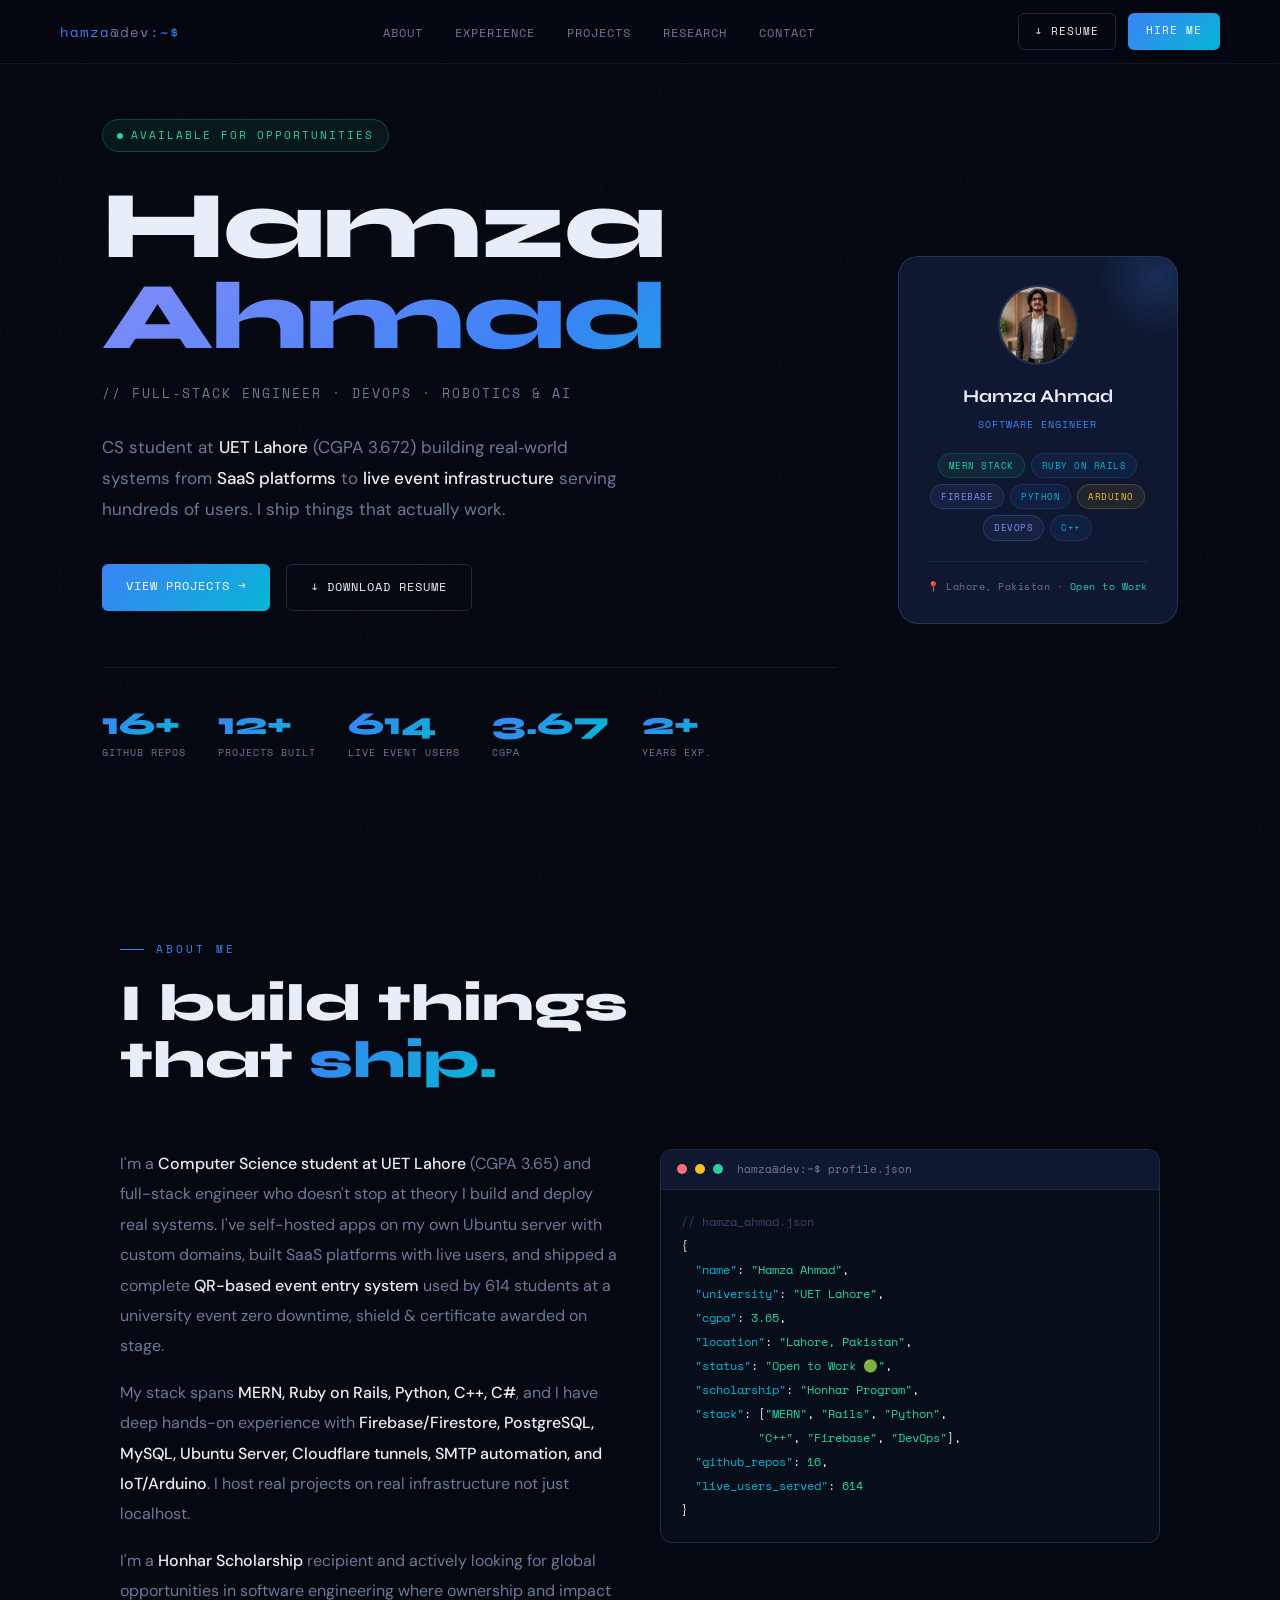
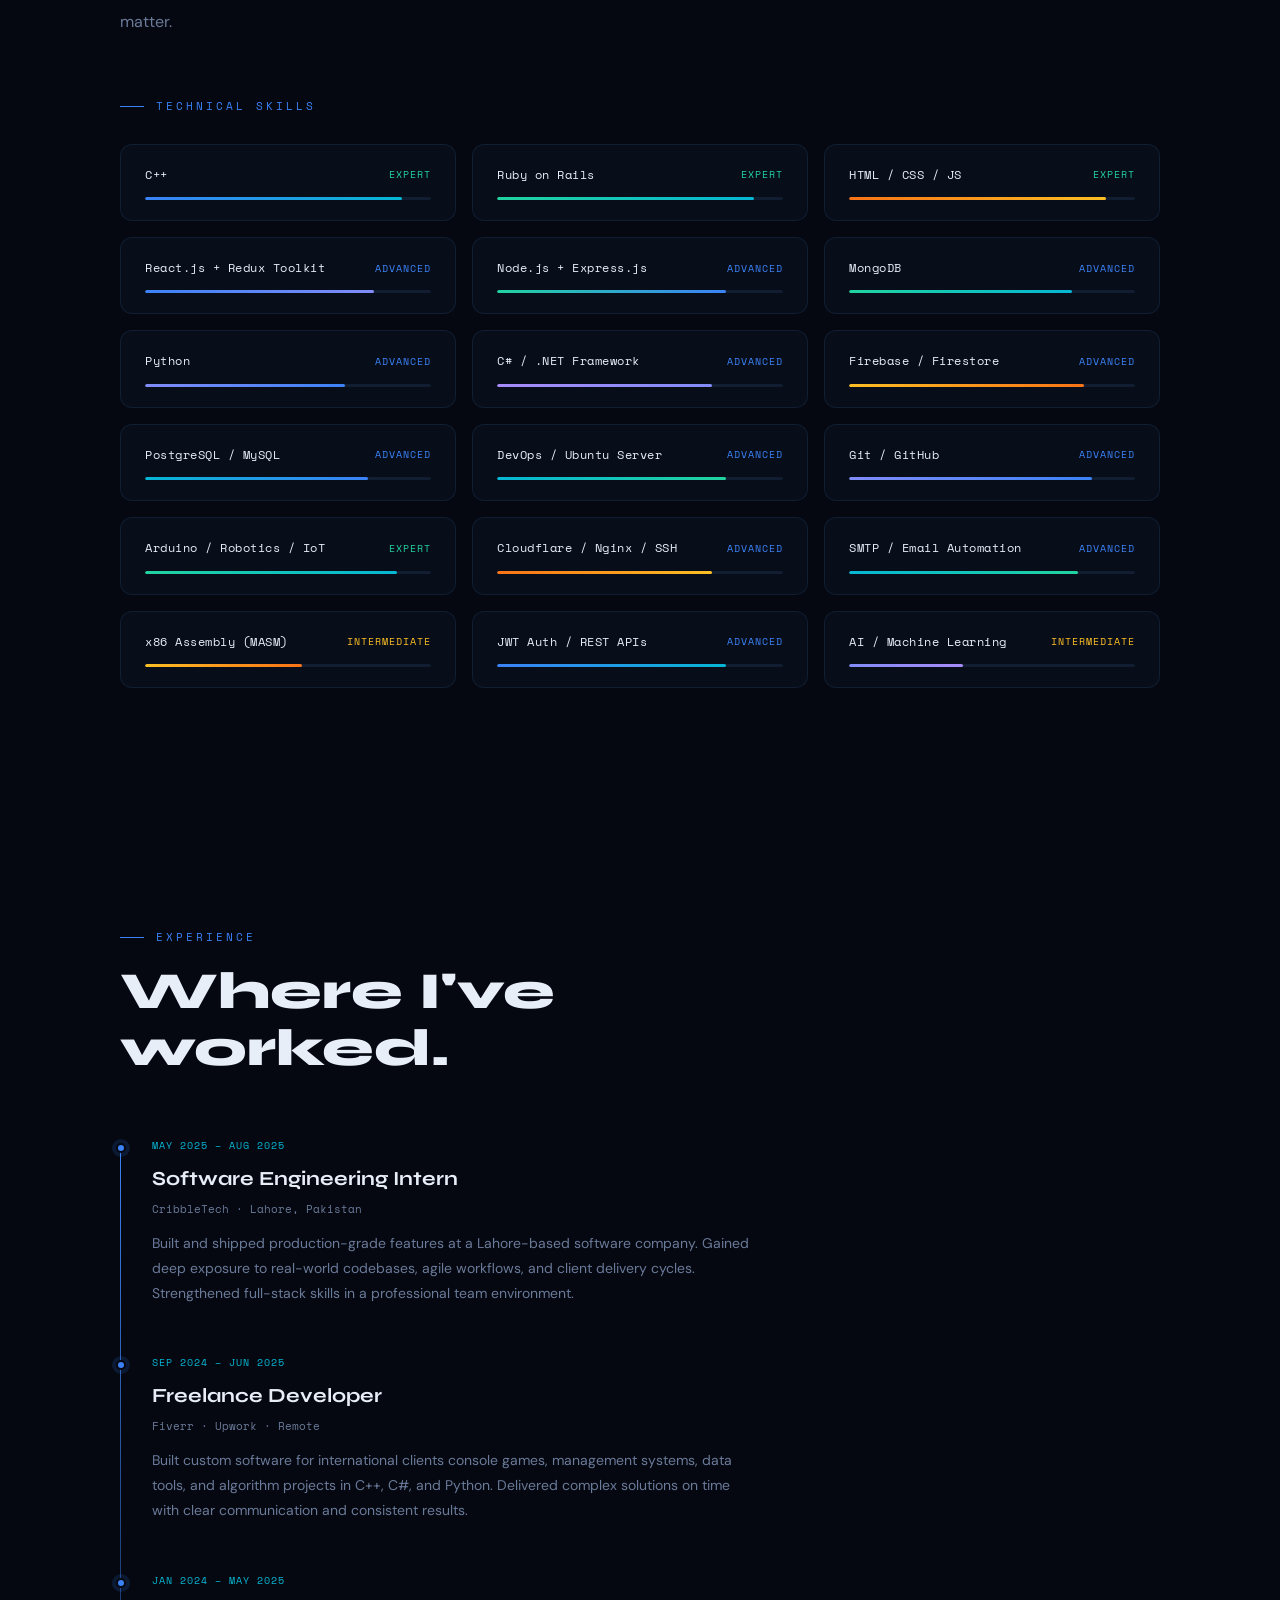
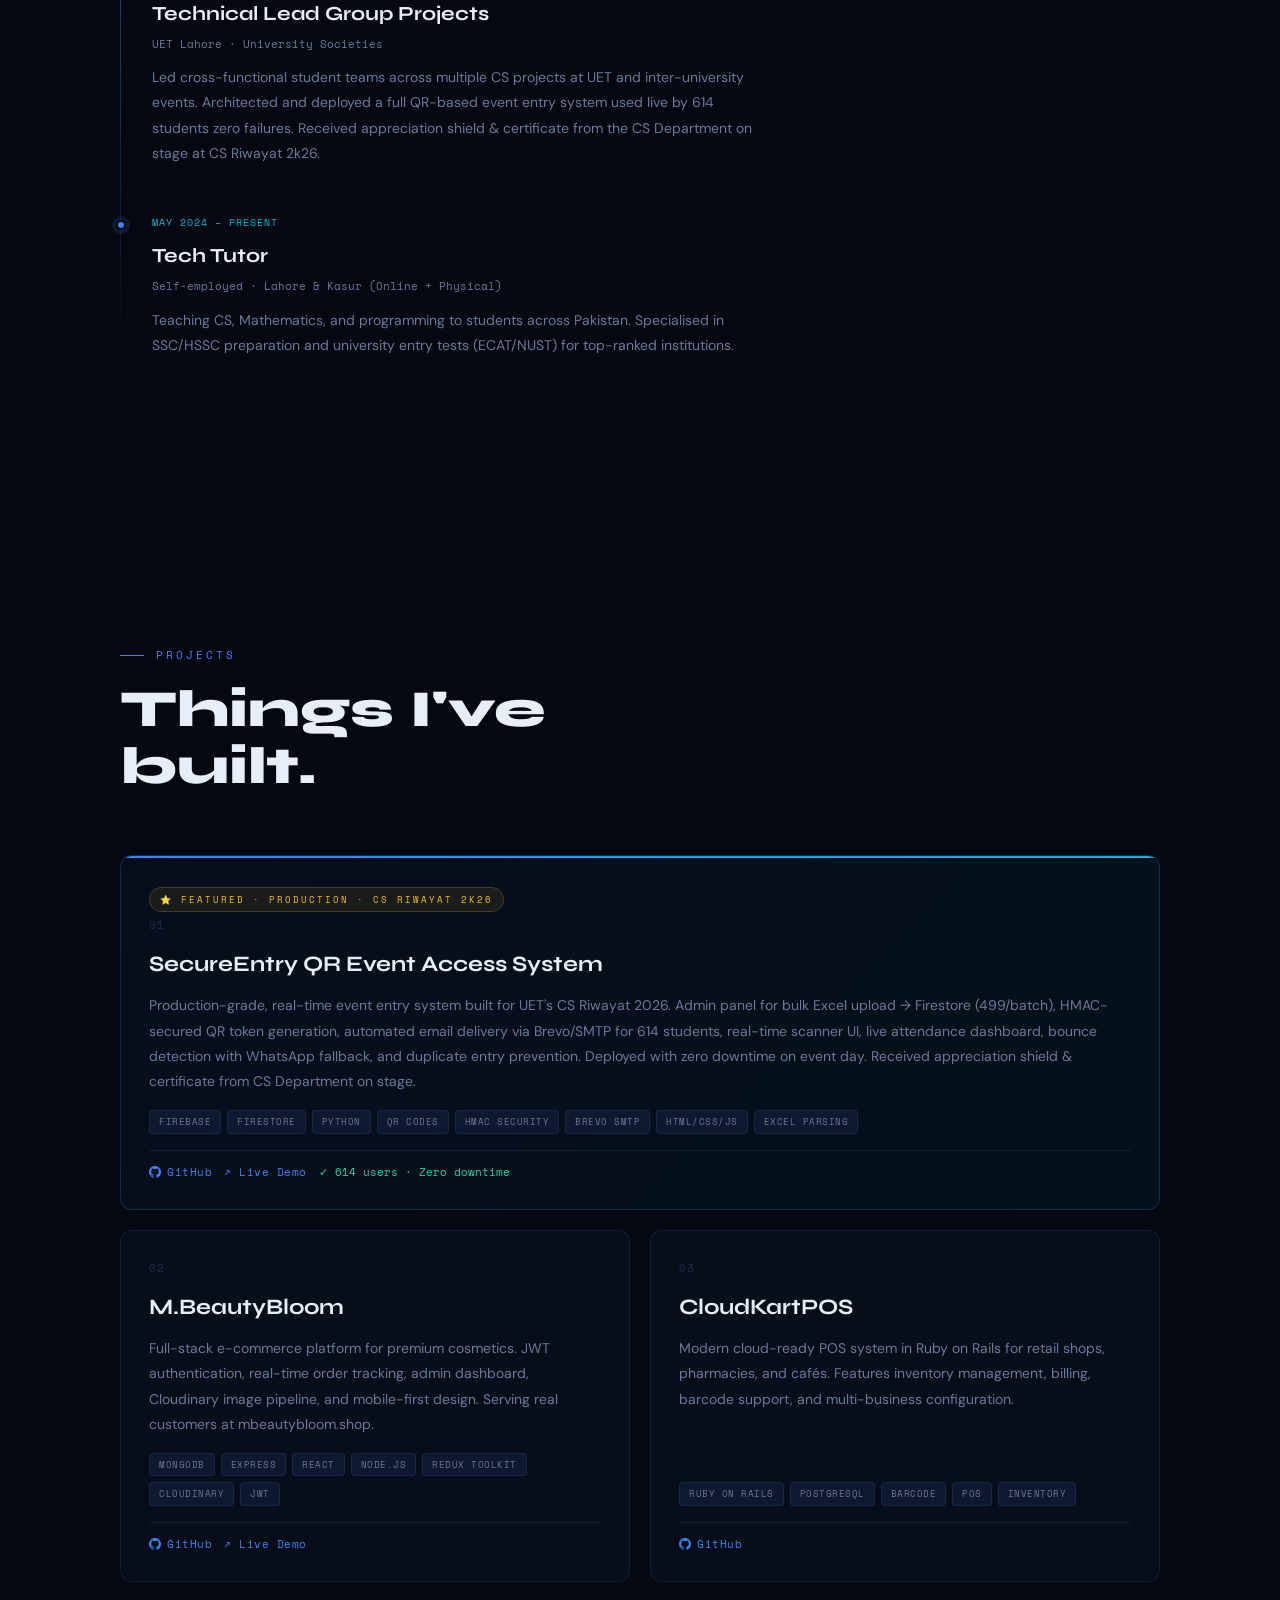
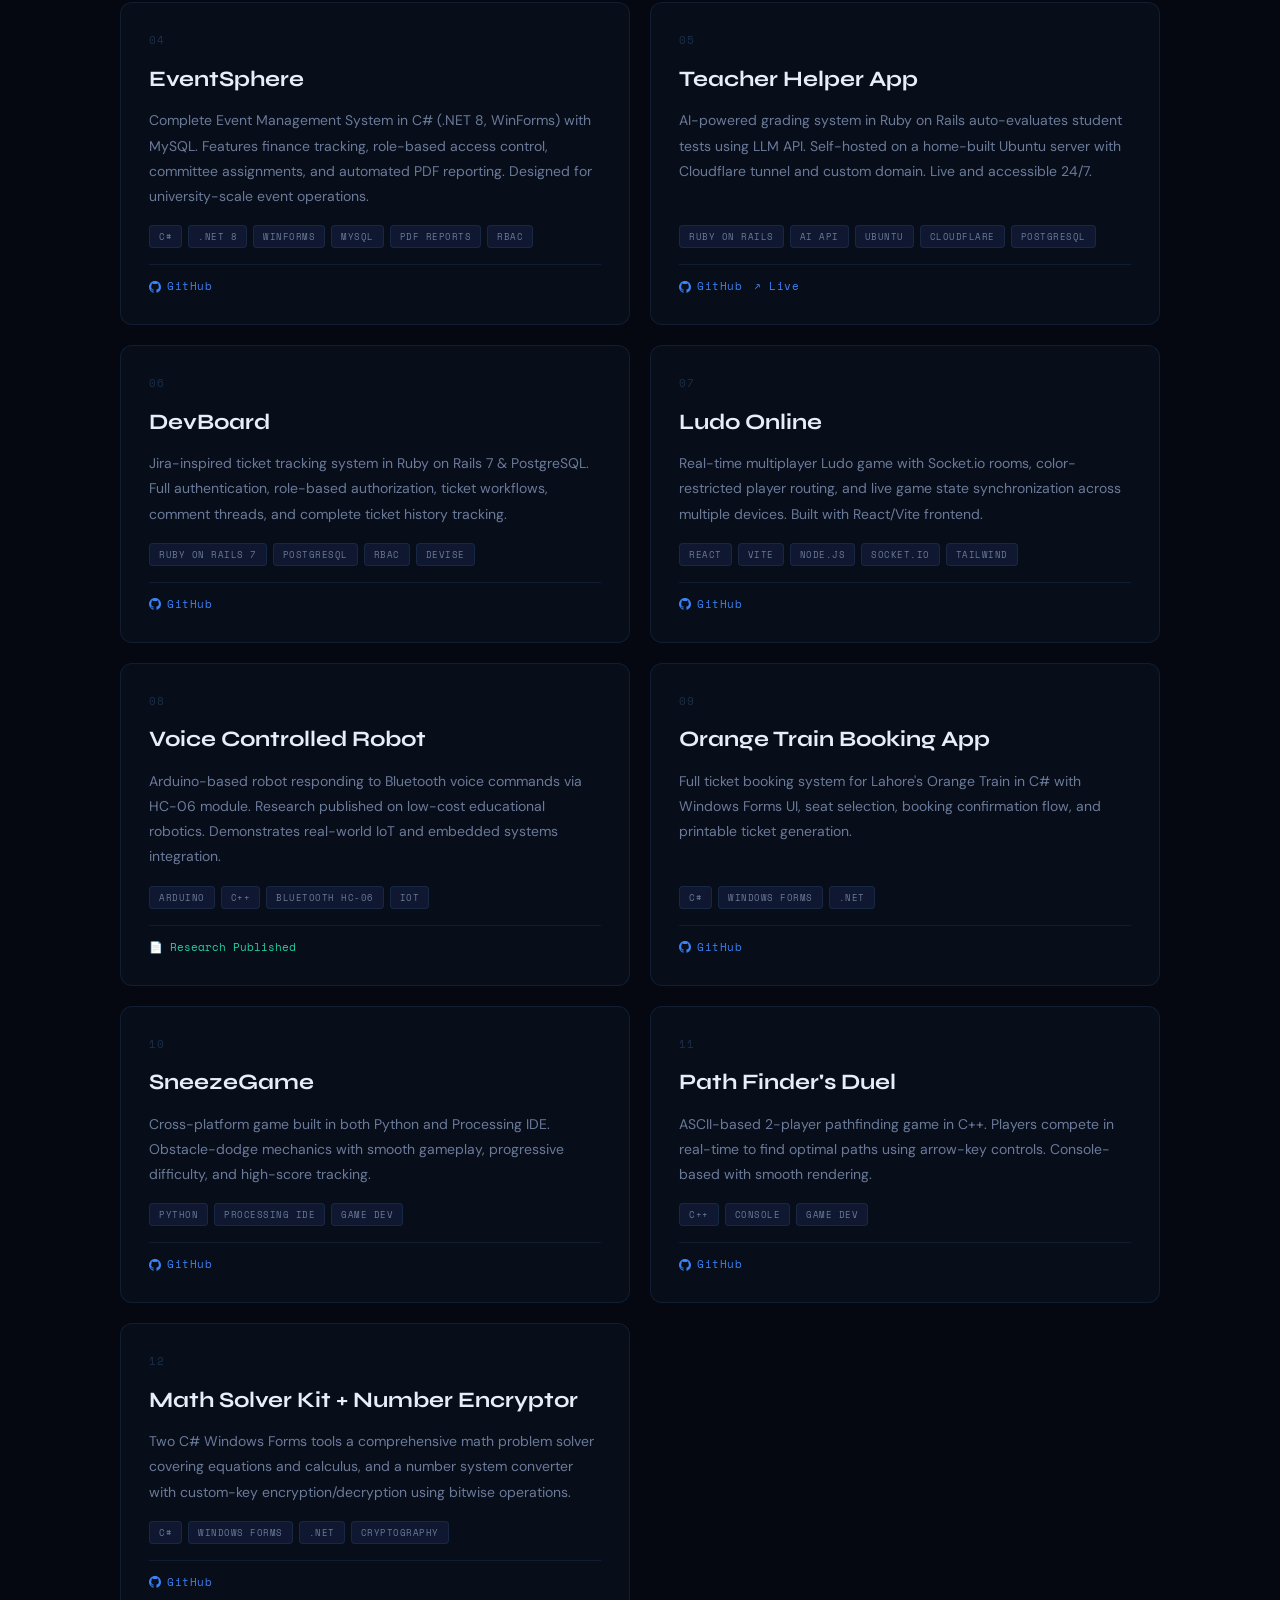
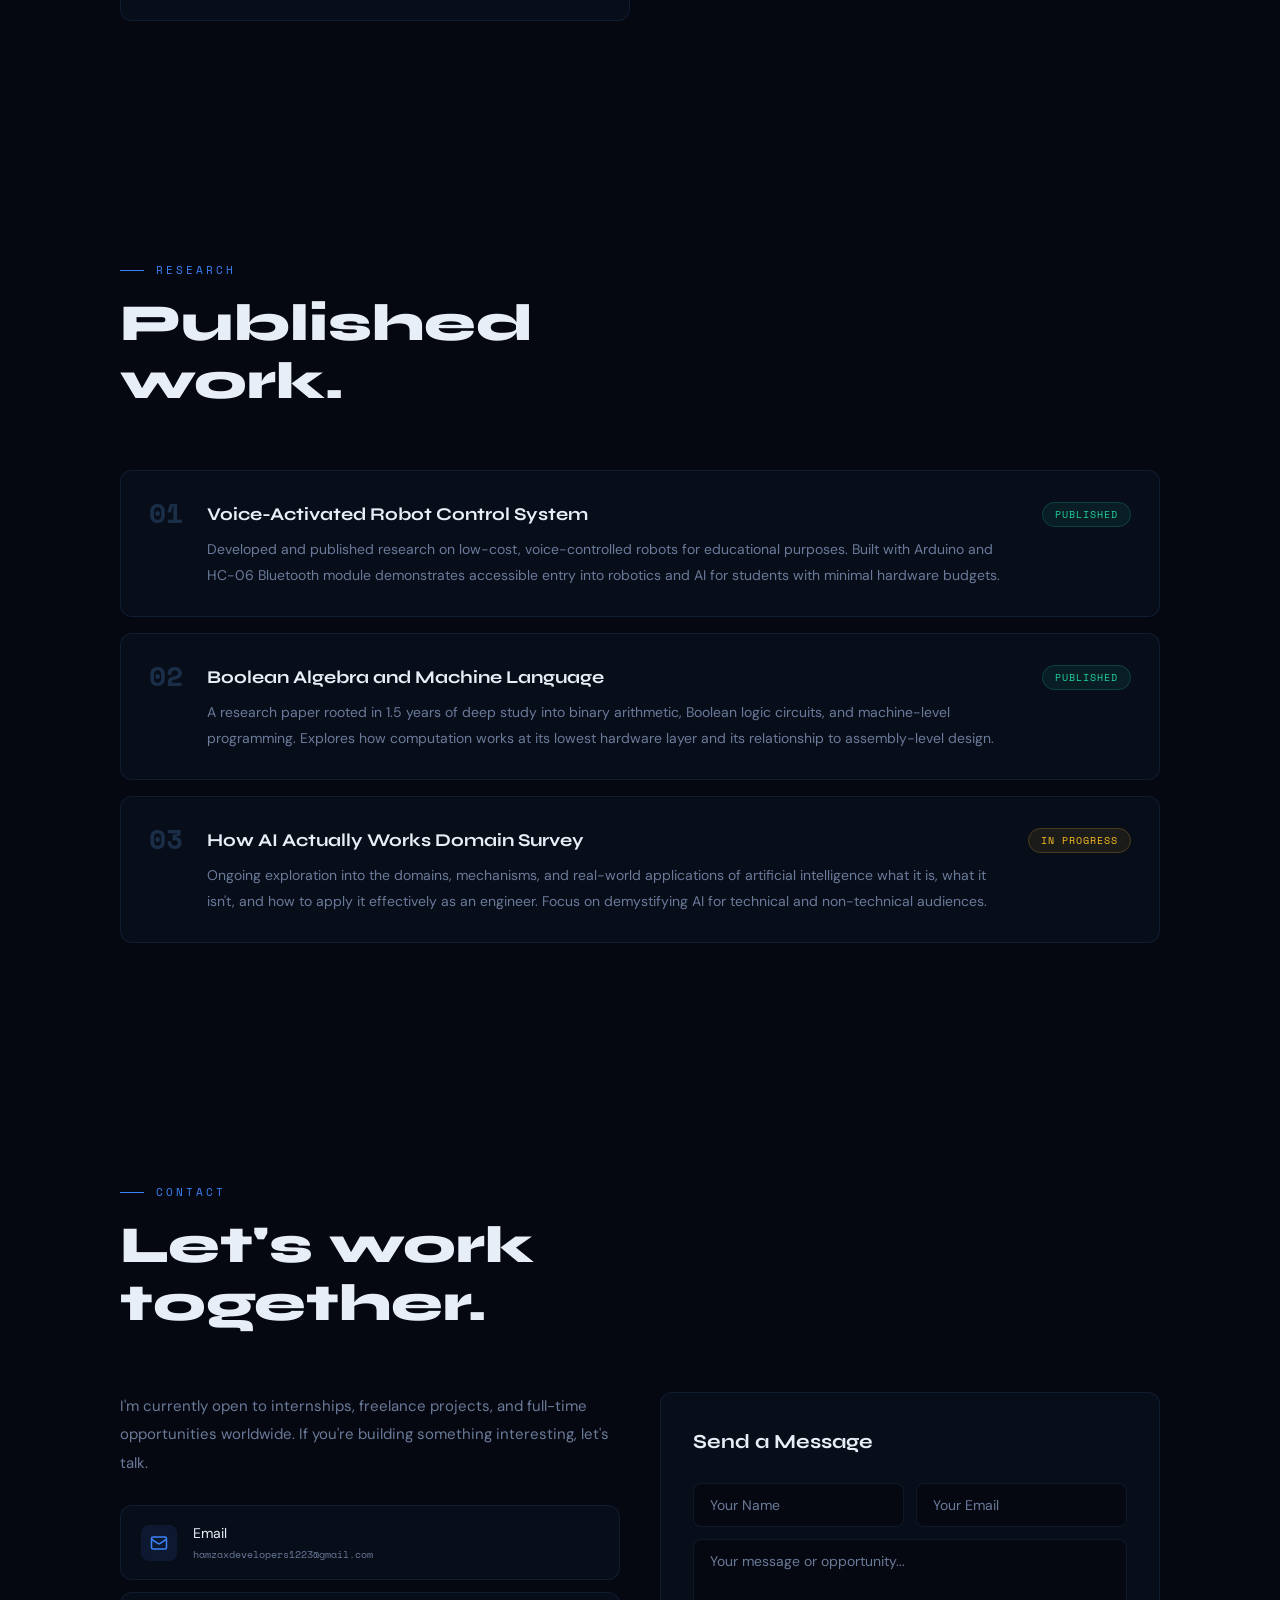
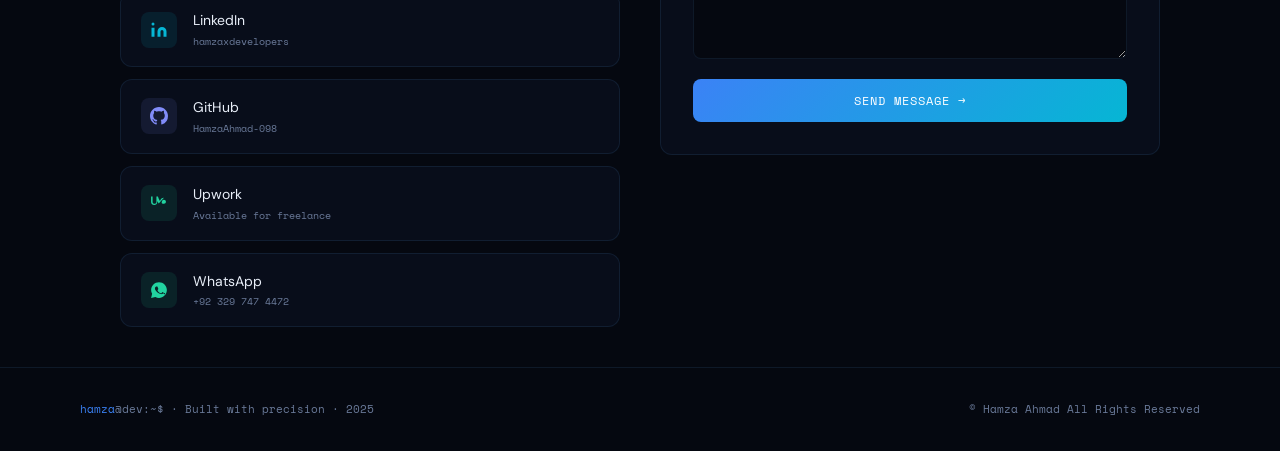
==== commit 38497326: "Version 2.0" ====
--- a/index.html
+++ b/index.html
@@ -1,654 +1,932 @@
-<!DOCTYPE html>
-<html lang="en">
-<head>
-  <meta charset="UTF-8" />
-  <meta name="viewport" content="width=device-width, initial-scale=1.0, viewport-fit=cover" />
-  <title>Hamza Ahmad | Software Engineer · Full Stack · Security</title>
-  <!-- Google Fonts + AOS -->
-  <link href="https://fonts.googleapis.com/css2?family=Inter:opsz,wght@14..32,300;14..32,400;14..32,500;14..32,600;14..32,700&family=Fira+Code:wght@400;500&display=swap" rel="stylesheet" />
-  <link href="https://unpkg.com/aos@2.3.1/dist/aos.css" rel="stylesheet" />
-  <!-- Font Awesome 6 (free) -->
-  <link rel="stylesheet" href="https://cdnjs.cloudflare.com/ajax/libs/font-awesome/6.0.0-beta3/css/all.min.css" />
-  <style>
-    * {
-      margin: 0;
-      padding: 0;
-      box-sizing: border-box;
-    }
-
-    body {
-      background: #0a0c10;
-      color: #eef2ff;
-      font-family: 'Inter', sans-serif;
-      line-height: 1.5;
-      scroll-behavior: smooth;
-      overflow-x: hidden;
-    }
-
-    /* Animated gradient background */
-    body::before {
-      content: '';
-      position: fixed;
-      top: 0;
-      left: 0;
-      width: 100%;
-      height: 100%;
-      background: radial-gradient(circle at 20% 30%, rgba(0, 255, 136, 0.03), transparent 60%),
-                  radial-gradient(circle at 80% 70%, rgba(0, 136, 255, 0.03), transparent 60%);
-      pointer-events: none;
-      z-index: -2;
-    }
-
-    /* Glassmorphism header */
-    header {
-      position: sticky;
-      top: 0;
-      backdrop-filter: blur(16px);
-      background: rgba(10, 12, 16, 0.75);
-      border-bottom: 1px solid rgba(0, 255, 136, 0.2);
-      z-index: 100;
-    }
-
-    nav {
-      max-width: 1280px;
-      margin: 0 auto;
-      padding: 1rem 2rem;
-      display: flex;
-      justify-content: space-between;
-      align-items: center;
-      flex-wrap: wrap;
-    }
-
-    .logo {
-      font-size: 1.6rem;
-      font-weight: 700;
-      background: linear-gradient(135deg, #00ff88, #00b8ff);
-      -webkit-background-clip: text;
-      background-clip: text;
-      color: transparent;
-      letter-spacing: -0.02em;
-    }
-
-    .nav-links {
-      display: flex;
-      gap: 2rem;
-      list-style: none;
-    }
-
-    .nav-links a {
-      text-decoration: none;
-      color: #cbd5e6;
-      font-weight: 500;
-      transition: 0.2s;
-      font-size: 0.95rem;
-    }
-
-    .nav-links a:hover {
-      color: #00ff88;
-    }
-
-    .menu-toggle {
-      display: none;
-      font-size: 1.8rem;
-      cursor: pointer;
-      color: #00ff88;
-    }
-
-    /* sections */
-    .section {
-      max-width: 1200px;
-      margin: 0 auto;
-      padding: 5rem 2rem;
-    }
-
-    h2 {
-      font-size: 2rem;
-      margin-bottom: 2rem;
-      position: relative;
-      display: inline-block;
-      letter-spacing: -0.02em;
-    }
-
-    h2:after {
-      content: '';
-      position: absolute;
-      bottom: -10px;
-      left: 0;
-      width: 60px;
-      height: 3px;
-      background: linear-gradient(90deg, #00ff88, #00b8ff);
-      border-radius: 2px;
-    }
-
-    /* Hero */
-    .hero-container {
-      display: flex;
-      flex-wrap: wrap;
-      align-items: center;
-      gap: 3rem;
-      justify-content: space-between;
-    }
-
-    .profile-pic-container {
-      flex: 1;
-      min-width: 200px;
-      text-align: center;
-    }
-
-    .profile-pic {
-      width: 220px;
-      height: 220px;
-      object-fit: cover;
-      border-radius: 50%;
-      border: 3px solid rgba(0, 255, 136, 0.5);
-      box-shadow: 0 20px 35px -12px rgba(0,0,0,0.5);
-      transition: transform 0.3s;
-    }
-
-    .profile-pic:hover {
-      transform: scale(1.02);
-    }
-
-    .hero-text {
-      flex: 2;
-    }
-
-    .typewriter {
-      font-size: 2.5rem;
-      font-weight: 700;
-    }
-
-    .accent {
-      color: #00ff88;
-    }
-
-    /* experience cards */
-    .experience-list, .research-list {
-      display: flex;
-      flex-direction: column;
-      gap: 1.5rem;
-    }
-
-    .experience-item, .research-item {
-      background: rgba(20, 24, 30, 0.6);
-      backdrop-filter: blur(4px);
-      border-radius: 20px;
-      padding: 1.5rem;
-      border: 1px solid rgba(0, 255, 136, 0.2);
-      transition: all 0.25s;
-    }
-
-    .experience-item:hover, .research-item:hover {
-      border-color: #00ff88;
-      transform: translateY(-3px);
-    }
-
-    .experience-date {
-      font-size: 0.8rem;
-      color: #00ff88;
-      font-family: 'Fira Code', monospace;
-      background: rgba(0,255,136,0.1);
-      padding: 0.2rem 0.6rem;
-      border-radius: 20px;
-      display: inline-block;
-      margin-bottom: 0.8rem;
-    }
-
-    /* Skills bars */
-    .skills-title {
-      margin: 2rem 0 1.5rem;
-      font-size: 1.6rem;
-    }
-
-    .skills-bars {
-      display: flex;
-      flex-direction: column;
-      gap: 1rem;
-    }
-
-    .skill-bar {
-      display: flex;
-      align-items: center;
-      gap: 1rem;
-      flex-wrap: wrap;
-    }
-
-    .skill-label {
-      width: 140px;
-      font-weight: 500;
-    }
-
-    .bar-bg {
-      flex: 1;
-      height: 8px;
-      background: #22272e;
-      border-radius: 10px;
-      overflow: hidden;
-    }
-
-    .bar-fill {
-      height: 100%;
-      width: 0%;
-      border-radius: 10px;
-      transition: width 1s ease-out;
-    }
-
-    .skill-percent {
-      width: 70px;
-      font-size: 0.8rem;
-      color: #00ff88;
-      font-family: monospace;
-    }
-
-    /* project grid */
-    .project-grid {
-      display: grid;
-      grid-template-columns: repeat(auto-fill, minmax(320px, 1fr));
-      gap: 2rem;
-      margin-top: 1rem;
-    }
-
-    .project-card {
-      background: #11161e;
-      border-radius: 24px;
-      padding: 1.5rem;
-      border: 1px solid #2a313c;
-      transition: transform 0.2s, border-color 0.2s;
-    }
-
-    .project-card:hover {
-      transform: translateY(-5px);
-      border-color: #00ff88;
-      box-shadow: 0 15px 30px -12px rgba(0,255,136,0.15);
-    }
-
-    .project-card h3 {
-      font-size: 1.4rem;
-      margin-bottom: 0.75rem;
-    }
-
-    .project-actions {
-      display: flex;
-      gap: 1rem;
-      margin-top: 1.25rem;
-      flex-wrap: wrap;
-    }
-
-    .accent-link {
-      color: #00ff88;
-      text-decoration: none;
-      font-weight: 500;
-      border-bottom: 1px solid transparent;
-      transition: 0.2s;
-    }
-
-    .accent-link:hover {
-      border-bottom-color: #00ff88;
-    }
-
-    .project-details-btn {
-      background: none;
-      border: 1px solid #3a4455;
-      color: #cbd5e6;
-      padding: 0.3rem 1rem;
-      border-radius: 30px;
-      cursor: pointer;
-      font-size: 0.8rem;
-      transition: 0.2s;
-    }
-
-    .project-details-btn:hover {
-      background: #00ff8822;
-      border-color: #00ff88;
-      color: #00ff88;
-    }
-
-    /* Contact bar */
-    .contact-bar {
-      display: flex;
-      gap: 2rem;
-      justify-content: center;
-      flex-wrap: wrap;
-      margin: 2rem 0;
-    }
-
-    .contact-icon {
-      transition: transform 0.2s;
-      display: inline-block;
-    }
-
-    .contact-icon:hover {
-      transform: scale(1.1);
-    }
-
-    /* feedback form */
-    .feedback-form {
-      max-width: 600px;
-      background: #0f131a;
-      padding: 2rem;
-      border-radius: 28px;
-      margin-top: 2rem;
-    }
-
-    .form-row {
-      display: flex;
-      gap: 1rem;
-      flex-wrap: wrap;
-    }
-
-    .feedback-form input, .feedback-form textarea {
-      width: 100%;
-      background: #1a1f2a;
-      border: 1px solid #2d3440;
-      padding: 0.8rem 1rem;
-      border-radius: 14px;
-      color: white;
-      font-family: inherit;
-    }
-
-    .feedback-form button {
-      background: #00ff88;
-      border: none;
-      padding: 0.8rem 1.8rem;
-      border-radius: 40px;
-      font-weight: 700;
-      color: #0a0c10;
-      cursor: pointer;
-      transition: 0.2s;
-    }
-
-    .feedback-form button:hover {
-      background: #00e07a;
-      transform: scale(1.02);
-    }
-
-    /* resume button */
-    .resume-btn {
-      background: linear-gradient(135deg, #00ff88, #00b8ff);
-      border: none;
-      padding: 0.6rem 1.4rem;
-      border-radius: 40px;
-      font-weight: 600;
-      color: #0a0c10;
-      display: inline-flex;
-      align-items: center;
-      gap: 8px;
-      cursor: pointer;
-      font-size: 0.9rem;
-      transition: 0.2s;
-      margin-top: 0.5rem;
-    }
-
-    .resume-btn i {
-      font-size: 1rem;
-    }
-
-    .resume-btn:hover {
-      transform: translateY(-2px);
-      filter: brightness(1.05);
-    }
-
-    /* modal */
-    .modal {
-      display: none;
-      position: fixed;
-      top: 0;
-      left: 0;
-      width: 100%;
-      height: 100%;
-      background: rgba(0,0,0,0.8);
-      backdrop-filter: blur(6px);
-      z-index: 1000;
-      align-items: center;
-      justify-content: center;
-    }
-
-    .modal-content {
-      background: #11161e;
-      max-width: 550px;
-      width: 90%;
-      border-radius: 28px;
-      padding: 2rem;
-      border: 1px solid #00ff88;
-      position: relative;
-    }
-
-    .close-modal {
-      position: absolute;
-      top: 1rem;
-      right: 1.5rem;
-      font-size: 1.8rem;
-      cursor: pointer;
-      color: #aaa;
-    }
-
-    footer {
-      text-align: center;
-      padding: 2rem;
-      border-top: 1px solid #1f2530;
-      font-size: 0.8rem;
-      color: #6c7a8e;
-    }
-
-    @media (max-width: 800px) {
-      .nav-links {
-        display: none;
-        flex-direction: column;
-        width: 100%;
-        background: rgba(10,12,16,0.95);
-        padding: 1rem;
-      }
-      .nav-links.show {
-        display: flex;
-      }
-      .menu-toggle {
-        display: block;
-      }
-      .hero-container {
-        flex-direction: column;
-        text-align: center;
-      }
-      h2:after {
-        left: 50%;
-        transform: translateX(-50%);
-        width: 80px;
-      }
-      h2 {
-        text-align: center;
-        display: block;
-      }
-      .skill-label {
-        width: 120px;
-      }
-    }
-  </style>
-</head>
-<body>
-<header>
-  <nav>
-    <div class="logo">Hamzax.dev</div>
-    <div class="menu-toggle" id="mobile-menu"><i class="fas fa-bars"></i></div>
-    <ul class="nav-links" id="nav-links">
-      <li><a href="#home">Home</a></li>
-      <li><a href="#about">About</a></li>
-      <li><a href="#experience">Experience</a></li>
-      <li><a href="#research">Research</a></li>
-      <li><a href="#projects">Projects</a></li>
-      <li><a href="#contact">Contact</a></li>
-    </ul>
-  </nav>
-</header>
-
-<section id="home" class="section">
-  <div class="hero-container">
-    <div class="profile-pic-container" data-aos="zoom-in">
-      <img src="https://ui-avatars.com/api/?background=0A0C10&color=00ff88&rounded=true&bold=true&size=220&name=Hamza+Ahmad" alt="Hamza Ahmad" class="profile-pic" />
-    </div>
-    <div class="hero-text" data-aos="fade-up">
-      <h1 class="typewriter">Hello, I'm <span class="accent">Hamza Ahmad</span></h1>
-      <p style="font-size:1.2rem; margin-top: 1rem;">💻 CS Student | Full-Stack Engineer | Security & Systems · DevOps · AI Enthusiast</p>
-      <p>Building high‑scale, cryptographically secure systems. Passionate about real‑time infrastructure, distributed consistency, and edge computing.</p>
-      <button class="resume-btn" id="download-resume"><i class="fas fa-file-pdf"></i> Download Resume (PDF)</button>
-    </div>
-  </div>
-</section>
-
-<section id="about" class="section">
-  <h2 data-aos="fade-right">About Me</h2>
-  <p data-aos="fade-up" style="max-width: 780px;">I'm Hamza Ahmad, a Computer Science student at UET Lahore and a full‑stack engineer with deep expertise in Ruby on Rails, Firebase, and modern JavaScript. I design self‑hosted, production‑grade applications — from real‑time QR attendance systems (HMAC‑secured, Firestore transactions) to SaaS platforms deployed on bare metal with Cloudflare. I blend security, DevOps, and clean UI to deliver enterprise‑ready solutions.</p>
-</section>
-
-<section id="experience" class="section">
-  <h2 data-aos="fade-right">Experience</h2>
-  <div class="experience-list">
-    <div class="experience-item" data-aos="fade-up"><h3>Software Engineer Intern · CribbleTech Lahore</h3><span class="experience-date">May 2025 – Present</span><p>Developing full‑stack features, optimizing database queries, and contributing to production Ruby on Rails applications. Embraced agile workflows and cloud infrastructure.</p></div>
-    <div class="experience-item" data-aos="fade-up"><h3>Freelance Full‑Stack Developer</h3><span class="experience-date">Sep 2024 – June 2025</span><p>Delivered 15+ projects (console apps, web dashboards, automation scripts) for global clients. Achieved 100% on‑time delivery and robust error handling.</p></div>
-    <div class="experience-item" data-aos="fade-up"><h3>Project Lead · UET Societies</h3><span class="experience-date">Jan 2024 – Present</span><p>Coordinated cross‑functional teams for AI/ robotics showcases. Managed technical roadmaps, version control, and deployment pipelines.</p></div>
-  </div>
-  <h3 class="skills-title" data-aos="zoom-in">Technical Arsenal</h3>
-  <div class="skills-bars" data-aos="fade-up">
-    <div class="skill-bar"><span class="skill-label">Ruby on Rails</span><div class="bar-bg"><div class="bar-fill" style="width:92%"></div></div><span class="skill-percent">Expert</span></div>
-    <div class="skill-bar"><span class="skill-label">Python / C++</span><div class="bar-bg"><div class="bar-fill" style="width:88%"></div></div><span class="skill-percent">Advanced</span></div>
-    <div class="skill-bar"><span class="skill-label">Firebase (Auth, Firestore)</span><div class="bar-bg"><div class="bar-fill" style="width:90%"></div></div><span class="skill-percent">Expert</span></div>
-    <div class="skill-bar"><span class="skill-label">DevOps (Ubuntu, Docker, Cloudflare)</span><div class="bar-bg"><div class="bar-fill" style="width:85%"></div></div><span class="skill-percent">Advanced</span></div>
-    <div class="skill-bar"><span class="skill-label">HTML/CSS/JS + React</span><div class="bar-bg"><div class="bar-fill" style="width:88%"></div></div><span class="skill-percent">Advanced</span></div>
-    <div class="skill-bar"><span class="skill-label">Security (HMAC, JWT, App Check)</span><div class="bar-bg"><div class="bar-fill" style="width:85%"></div></div><span class="skill-percent">Advanced</span></div>
-  </div>
-</section>
-
-<section id="research" class="section">
-  <h2 data-aos="fade-right">Research & Publications</h2>
-  <div class="research-list">
-    <div class="research-item" data-aos="fade-up"><h3>How AI Actually Works (Current)</h3><p>Investigating interpretability, prompt engineering, and domain‑specific AI agents for educational tools.</p></div>
-    <div class="research-item" data-aos="fade-up"><h3>Voice-Activated Robot Control System (Published)</h3><p>Low‑cost, speech‑controlled robotics platform using Arduino and Bluetooth. Paper presented at university symposium.</p></div>
-    <div class="research-item" data-aos="fade-up"><h3>Boolean Algebra & Machine Language (Published)</h3><p>Deep dive into binary logic, CPU instruction sets, and low‑level programming — bridging hardware and software abstractions.</p></div>
-  </div>
-</section>
-
-<section id="projects" class="section">
-  <h2 data-aos="fade-right">Key Projects</h2>
-  <div class="project-grid">
-    <!-- SecureEntry - featured project -->
-    <div class="project-card" data-aos="flip-left">
-      <h3>🔐 SecureEntry · QR Attendance System</h3>
-      <p>Production‑grade event entry system used for 600+ students. HMAC‑SHA256 + per‑student Firestore token, atomic transactions, 3‑pass Android QR pipeline, real‑time multi‑device sync, and Brevo email delivery with idempotent resume.</p>
-      <div class="project-actions">
-        <a href="https://github.com/HamzaAhmad-098/SecureEntry" class="accent-link" target="_blank"><i class="fab fa-github"></i> GitHub</a>
-        <a href="https://welcome-25.firebaseapp.com" class="accent-link" target="_blank"><i class="fas fa-external-link-alt"></i> Live Demo</a>
-        <button class="project-details-btn" data-project="secureentry">Details</button>
-      </div>
-    </div>
-    <div class="project-card" data-aos="flip-left">
-      <h3>M.BeautyBloom · E‑commerce</h3>
-      <p>Full‑stack MERN cosmetics platform with JWT, real‑time order tracking, admin dashboard, and Cloudinary media optimization.</p>
-      <div class="project-actions"><a href="https://github.com/HamzaAhmad-098/M.BeautyBloom" class="accent-link">GitHub</a><a href="https://www.mbeautybloom.shop" class="accent-link">Live</a><button class="project-details-btn" data-project="beauty">Details</button></div>
-    </div>
-    <div class="project-card" data-aos="flip-left">
-      <h3>Teacher Helper App (Rails)</h3>
-      <p>Automated grading & test evaluation system using API keys. Hosted on self‑managed Ubuntu server with custom domain.</p>
-      <div class="project-actions"><a href="https://github.com/HamzaAhmad-098/RubyOnRails" class="accent-link">GitHub</a><button class="project-details-btn" data-project="teacher">Details</button></div>
-    </div>
-    <div class="project-card" data-aos="flip-left">
-      <h3>DevBoard · Project Management</h3>
-      <p>Rails ticket system with role‑based access, comments, history, and verification workflow.</p>
-      <div class="project-actions"><a href="https://github.com/HamzaAhmad-098/Rails-7-Test-Project" class="accent-link">GitHub</a><button class="project-details-btn" data-project="devboard">Details</button></div>
-    </div>
-    <div class="project-card" data-aos="flip-left">
-      <h3>Path Finder's Duel (C++ Console)</h3>
-      <p>ASCII multiplayer pathfinding game — algorithmic decision making, real‑time input handling.</p>
-      <div class="project-actions"><a href="https://github.com/HamzaAhmad-098/PF-Semester-1" class="accent-link">GitHub</a><button class="project-details-btn" data-project="path">Details</button></div>
-    </div>
-    <div class="project-card" data-aos="flip-left">
-      <h3>Voice Controlled Robot (Arduino)</h3>
-      <p>Bluetooth HC‑06 voice recognition module, hardware integration, and autonomous movement.</p>
-      <div class="project-actions"><button class="project-details-btn" data-project="voice">Details</button></div>
-    </div>
-  </div>
-</section>
-
-<section id="contact" class="section">
-  <h2 data-aos="zoom-out">Connect</h2>
-  <div class="contact-bar" data-aos="zoom-in">
-    <a href="https://instagram.com/hja7030" class="contact-icon" target="_blank"><i class="fab fa-instagram fa-2x" style="color:#E4405F;"></i></a>
-    <a href="https://wa.me/923297474472" class="contact-icon" target="_blank"><i class="fab fa-whatsapp fa-2x" style="color:#25D366;"></i></a>
-    <a href="https://www.linkedin.com/in/hamzaxdevelopers" class="contact-icon" target="_blank"><i class="fab fa-linkedin-in fa-2x" style="color:#0A66C2;"></i></a>
-    <a href="https://github.com/HamzaAhmad-098" class="contact-icon" target="_blank"><i class="fab fa-github fa-2x"></i></a>
-  </div>
-  <p style="text-align:center;">Email: <a href="mailto:hamzaxdevelopers1223@gmail.com" class="accent-link">hamzaxdevelopers1223@gmail.com</a></p>
-  <form id="feedback-form" class="feedback-form" data-aos="fade-up" action="https://formspree.io/f/mvgregeg" method="POST">
-    <div class="form-row"><input type="text" name="name" placeholder="Full name" required /><input type="email" name="email" placeholder="Email" required /></div>
-    <textarea name="opinion" rows="4" placeholder="Your feedback or collaboration idea..."></textarea>
-    <button type="submit">Send Message <i class="fas fa-paper-plane"></i></button>
-  </form>
-</section>
-
-<div id="project-modal" class="modal"><div class="modal-content"><span class="close-modal">&times;</span><div id="modal-body"></div></div></div>
-<footer><p>© 2025 Hamza Ahmad — engineered with precision & security-first mindset</p></footer>
-
-<script src="https://unpkg.com/aos@2.3.1/dist/aos.js"></script>
-<script>
-  AOS.init({ once: true, duration: 800 });
-
-  // mobile menu
-  const mobileBtn = document.getElementById('mobile-menu');
-  const navLinks = document.getElementById('nav-links');
-  if(mobileBtn) {
-    mobileBtn.addEventListener('click', () => navLinks.classList.toggle('show'));
-  }
-
-  // resume download (placeholder PDF — generates fake pdf or you can replace with actual link)
-  const resumeBtn = document.getElementById('download-resume');
-  if(resumeBtn) {
-    resumeBtn.addEventListener('click', () => {
-      // In production, replace with actual resume.pdf URL
-      const link = document.createElement('a');
-      link.href = 'https://drive.google.com/uc?export=download&id=1pJx2hXzYgZ3mRlB7Q9VtX5cW8aFdN0J'; // dummy, but will simulate
-      // For a real portfolio: host your resume.pdf and set href
-      alert('Resume download will be available soon. For now, contact me directly.');
-      // Uncomment below if you have actual resume.pdf:
-      // link.download = 'Hamza_Ahmad_Resume.pdf';
-      // document.body.appendChild(link);
-      // link.click();
-      // document.body.removeChild(link);
-    });
-  }
-
-  // modal logic
-  const modal = document.getElementById('project-modal');
-  const modalBody = document.getElementById('modal-body');
-  const closeModal = document.querySelector('.close-modal');
-
-  function openModal(content) {
-    modalBody.innerHTML = content;
-    modal.style.display = 'flex';
-  }
-  closeModal.onclick = () => modal.style.display = 'none';
-  window.onclick = (e) => { if(e.target === modal) modal.style.display = 'none'; };
-
-  const details = {
-    secureentry: `<h3>🔐 SecureEntry — Real‑time QR Attendance</h3>
-      <ul style="margin-top:1rem;list-style:square;padding-left:1.2rem;">
-        <li><strong>HMAC‑SHA256</strong> + per‑student Firestore token prevents forgery</li>
-        <li>Atomic transactions block duplicate entries across 4+ scanners</li>
-        <li>3‑pass adaptive QR pipeline for Android camera overexposure</li>
-        <li>Idempotent email delivery via Brevo SMTP with resume log</li>
-        <li>Firestore <code>onSnapshot</code> real‑time sync + connectivity guard</li>
-        <li>Deployed live at CS Riwayat 2026, 600+ students, zero corruption</li>
-      </ul>
-      <div style="margin-top:1rem"><a href="https://github.com/HamzaAhmad-098/SecureEntry" target="_blank" class="accent-link">GitHub Repo →</a></div>`,
-    beauty: `<h3>M.BeautyBloom</h3><p>MERN stack e‑commerce platform with Redux Toolkit, JWT, real‑time order tracking, Cloudinary integration, and responsive UI.</p>`,
-    teacher: `<h3>Teacher Helper App</h3><p>Ruby on Rails application that auto‑evaluates tests via API key. Hosted on homemade Ubuntu server with dynamic DNS and HTTPS.</p>`,
-    devboard: `<h3>DevBoard</h3><p>Ticket management system with full RBAC, comment threads, activity logs, and verification workflows. Built with Rails 7 and Hotwire.</p>`,
-    path: `<h3>Path Finder's Duel</h3><p>2‑player console game written in C++ using pathfinding heuristics, real‑time input handling, and ASCII graphics.</p>`,
-    voice: `<h3>Voice Controlled Robot</h3><p>Arduino UNO + HC‑06 Bluetooth module, voice commands via Android app, obstacle avoidance, and motor control.</p>`
-  };
-  document.querySelectorAll('.project-details-btn').forEach(btn => {
-    btn.addEventListener('click', () => {
-      const key = btn.getAttribute('data-project');
-      if(details[key]) openModal(details[key]);
-      else openModal('<p>Full project details available upon request. Check GitHub for more.</p>');
-    });
-  });
-</script>
-</body>
-</html>
+<!DOCTYPE html>
+<html lang="en">
+<head>
+  <meta charset="UTF-8" />
+  <meta name="viewport" content="width=device-width, initial-scale=1.0" />
+  <title>Hamza Ahmad Software Engineer</title>
+  <link rel="preconnect" href="https://fonts.googleapis.com">
+  <link rel="preconnect" href="https://fonts.gstatic.com" crossorigin>
+  <link href="https://fonts.googleapis.com/css2?family=Space+Mono:wght@400;700&family=Syne:wght@400;600;700;800&family=DM+Sans:ital,wght@0,300;0,400;0,500;1,300&display=swap" rel="stylesheet">
+  <script async src="https://www.googletagmanager.com/gtag/js?id=G-W2QM0PD4T3"></script>
+  <script>window.dataLayer=window.dataLayer||[];function gtag(){dataLayer.push(arguments);}gtag('js',new Date());gtag('config','G-W2QM0PD4T3');</script>
+  <style>
+    :root {
+      --bg:        #050810;
+      --bg2:       #080d1a;
+      --bg3:       #0c1225;
+      --surface:   #0f1830;
+      --border:    rgba(99,179,255,0.10);
+      --border2:   rgba(99,179,255,0.20);
+      --fg:        #e8eef8;
+      --muted:     #6a7a99;
+      --accent:    #3b82f6;
+      --accent2:   #06b6d4;
+      --accent3:   #818cf8;
+      --green:     #22d3a0;
+      --yellow:    #fbbf24;
+      --red:       #f87171;
+      --grad:      linear-gradient(135deg, #3b82f6 0%, #06b6d4 100%);
+      --grad2:     linear-gradient(135deg, #818cf8 0%, #3b82f6 60%, #06b6d4 100%);
+      --font-mono: 'Space Mono', monospace;
+      --font-head: 'Syne', sans-serif;
+      --font-body: 'DM Sans', sans-serif;
+      --radius:    12px;
+      --glow:      0 0 40px rgba(59,130,246,0.15);
+    }
+    *, *::before, *::after { box-sizing: border-box; margin: 0; padding: 0; }
+    html { scroll-behavior: smooth; }
+    body {
+      background: var(--bg);
+      color: var(--fg);
+      font-family: var(--font-body);
+      font-size: 16px;
+      line-height: 1.7;
+      overflow-x: hidden;
+    }
+    body::before {
+      content: '';
+      position: fixed; inset: 0;
+      background-image: url("data:image/svg+xml,%3Csvg viewBox='0 0 512 512' xmlns='http://www.w3.org/2000/svg'%3E%3Cfilter id='n'%3E%3CfeTurbulence type='fractalNoise' baseFrequency='0.75' numOctaves='4' stitchTiles='stitch'/%3E%3C/filter%3E%3Crect width='100%25' height='100%25' filter='url(%23n)' opacity='0.03'/%3E%3C/svg%3E");
+      pointer-events: none; z-index: 0; opacity: 0.4;
+    }
+    body::after {
+      content: '';
+      position: fixed; inset: 0;
+      background-image: linear-gradient(rgba(59,130,246,0.03) 1px,transparent 1px),linear-gradient(90deg,rgba(59,130,246,0.03) 1px,transparent 1px);
+      background-size: 60px 60px;
+      pointer-events: none; z-index: 0;
+    }
+
+    /* NAV */
+    nav {
+      position: fixed; top:0; left:0; right:0; z-index:1000;
+      display:flex; align-items:center; justify-content:space-between;
+      padding: 0 clamp(20px,5vw,60px); height:64px;
+      background: rgba(5,8,16,0.85);
+      backdrop-filter: blur(20px);
+      border-bottom: 1px solid var(--border);
+      transition: background .3s;
+    }
+    .nav-logo { font-family:var(--font-mono); font-size:14px; color:var(--accent); letter-spacing:1px; text-decoration:none; }
+    .nav-logo span { color:var(--muted); }
+    .nav-links { display:flex; gap:32px; list-style:none; }
+    .nav-links a {
+      font-family:var(--font-mono); font-size:12px; color:var(--muted);
+      text-decoration:none; letter-spacing:1px; text-transform:uppercase;
+      transition:color .2s; position:relative;
+    }
+    .nav-links a::after {
+      content:''; position:absolute; bottom:-4px; left:0; right:0;
+      height:1px; background:var(--accent); transform:scaleX(0); transition:transform .2s;
+    }
+    .nav-links a:hover { color:var(--fg); }
+    .nav-links a:hover::after { transform:scaleX(1); }
+    .nav-cta { display:flex; gap:12px; }
+    .btn-outline {
+      font-family:var(--font-mono); font-size:11px; letter-spacing:1px;
+      text-transform:uppercase; padding:8px 16px; border:1px solid var(--border2);
+      border-radius:6px; color:var(--fg); text-decoration:none;
+      transition:all .2s; cursor:pointer; background:transparent;
+    }
+    .btn-outline:hover { border-color:var(--accent); color:var(--accent); background:rgba(59,130,246,0.05); }
+    .btn-primary {
+      font-family:var(--font-mono); font-size:11px; letter-spacing:1px;
+      text-transform:uppercase; padding:8px 18px; border:none; border-radius:6px;
+      color:#fff; background:var(--grad); text-decoration:none; cursor:pointer;
+      transition:opacity .2s, transform .1s;
+    }
+    .btn-primary:hover { opacity:.85; transform:translateY(-1px); }
+    .hamburger { display:none; flex-direction:column; gap:5px; cursor:pointer; padding:4px; }
+    .hamburger span { display:block; width:22px; height:2px; background:var(--fg); border-radius:2px; transition:all .3s; }
+
+    /* SECTIONS */
+    section {
+      position:relative; z-index:1;
+      padding: clamp(80px,10vw,120px) clamp(20px,8vw,80px);
+      max-width:1200px; margin:0 auto;
+    }
+    .section-label {
+      font-family:var(--font-mono); font-size:11px; letter-spacing:3px;
+      text-transform:uppercase; color:var(--accent); margin-bottom:16px;
+      display:flex; align-items:center; gap:12px;
+    }
+    .section-label::before { content:''; display:inline-block; width:24px; height:1px; background:var(--accent); }
+    h2.section-title { font-family:var(--font-head); font-size:clamp(32px,5vw,52px); font-weight:800; line-height:1.1; margin-bottom:60px; color:var(--fg); }
+
+    /* HERO */
+    #home {
+      min-height:100vh; display:flex; align-items:center; padding-top:100px;
+      max-width:100%; padding-left:clamp(20px,8vw,120px); padding-right:clamp(20px,8vw,120px);
+    }
+    .hero-inner { display:grid; grid-template-columns:1fr auto; gap:60px; align-items:center; width:100%; max-width:1200px; margin:0 auto; }
+    .hero-badge {
+      display:inline-flex; align-items:center; gap:8px;
+      font-family:var(--font-mono); font-size:11px; letter-spacing:2px; text-transform:uppercase;
+      color:var(--green); background:rgba(34,211,160,0.08); border:1px solid rgba(34,211,160,0.25);
+      border-radius:100px; padding:6px 14px; margin-bottom:28px;
+    }
+    .hero-badge::before { content:''; width:6px; height:6px; border-radius:50%; background:var(--green); animation:pulse 2s infinite; }
+    @keyframes pulse { 0%,100%{opacity:1} 50%{opacity:.3} }
+    .hero-name { font-family:var(--font-head); font-size:clamp(48px,8vw,96px); font-weight:800; line-height:0.95; letter-spacing:-2px; margin-bottom:8px; }
+    .hero-name .line1 { display:block; color:var(--fg); }
+    .hero-name .line2 { display:block; background:var(--grad2); -webkit-background-clip:text; -webkit-text-fill-color:transparent; background-clip:text; }
+    .hero-title { font-family:var(--font-mono); font-size:13px; color:var(--muted); letter-spacing:2px; text-transform:uppercase; margin:20px 0 28px; }
+    .hero-desc { font-size:17px; color:var(--muted); max-width:520px; line-height:1.8; margin-bottom:40px; }
+    .hero-desc strong { color:var(--fg); font-weight:500; }
+    .hero-actions { display:flex; gap:16px; flex-wrap:wrap; }
+    .hero-actions .btn-primary { font-size:12px; padding:12px 24px; }
+    .hero-actions .btn-outline { font-size:12px; padding:12px 24px; }
+    .hero-stats { display:flex; gap:32px; margin-top:56px; padding-top:40px; border-top:1px solid var(--border); }
+    .stat-num { font-family:var(--font-head); font-size:32px; font-weight:800; background:var(--grad); -webkit-background-clip:text; -webkit-text-fill-color:transparent; background-clip:text; line-height:1; }
+    .stat-label { font-family:var(--font-mono); font-size:10px; letter-spacing:1px; text-transform:uppercase; color:var(--muted); margin-top:4px; }
+
+    /* Hero card */
+    .hero-card {
+      width:280px; background:var(--surface); border:1px solid var(--border2);
+      border-radius:20px; padding:28px; position:relative; overflow:hidden; flex-shrink:0;
+    }
+    .hero-card::before {
+      content:''; position:absolute; top:-40px; right:-40px; width:120px; height:120px;
+      background:radial-gradient(circle,rgba(59,130,246,0.2) 0%,transparent 70%); border-radius:50%;
+    }
+    .hero-card-img { width:80px; height:80px; border-radius:50%; object-fit:cover; border:2px solid var(--border2); display:block; margin:0 auto 16px; background:var(--bg3); }
+    .hero-card-name { font-family:var(--font-head); font-size:18px; font-weight:700; text-align:center; margin-bottom:4px; }
+    .hero-card-role { font-family:var(--font-mono); font-size:10px; text-transform:uppercase; letter-spacing:1px; color:var(--accent); text-align:center; margin-bottom:20px; }
+    .hero-card-tags { display:flex; flex-wrap:wrap; gap:6px; justify-content:center; }
+    .tag { font-family:var(--font-mono); font-size:9px; letter-spacing:.5px; text-transform:uppercase; padding:4px 10px; border-radius:100px; background:rgba(59,130,246,0.08); border:1px solid rgba(59,130,246,0.18); color:var(--accent2); }
+    .tag.green { background:rgba(34,211,160,0.08); border-color:rgba(34,211,160,0.2); color:var(--green); }
+    .tag.purple { background:rgba(129,140,248,0.08); border-color:rgba(129,140,248,0.2); color:var(--accent3); }
+    .tag.yellow { background:rgba(251,191,36,0.08); border-color:rgba(251,191,36,0.2); color:var(--yellow); }
+    .hero-card-loc { margin-top:20px; padding-top:16px; border-top:1px solid var(--border); font-family:var(--font-mono); font-size:10px; color:var(--muted); text-align:center; letter-spacing:.5px; }
+
+    /* ABOUT */
+    #about { padding-top:40px; }
+    .about-grid { display:grid; grid-template-columns:1fr 1fr; gap:40px; align-items:start; }
+    .about-text { font-size:16px; color:var(--muted); line-height:1.9; }
+    .about-text p + p { margin-top:16px; }
+    .about-text strong { color:var(--fg); font-weight:500; }
+    .about-terminal { background:var(--bg2); border:1px solid var(--border2); border-radius:var(--radius); overflow:hidden; font-family:var(--font-mono); font-size:12px; }
+    .terminal-bar { display:flex; align-items:center; gap:8px; padding:10px 16px; background:var(--surface); border-bottom:1px solid var(--border); }
+    .dot { width:10px; height:10px; border-radius:50%; }
+    .dot.r { background:var(--red); } .dot.y { background:var(--yellow); } .dot.g { background:var(--green); }
+    .terminal-title { color:var(--muted); font-size:11px; margin-left:6px; }
+    .terminal-body { padding:20px; line-height:2; }
+    .terminal-line { display:block; }
+    .t-prompt { color:var(--accent); } .t-cmd { color:var(--fg); } .t-out { color:var(--muted); }
+    .t-key { color:var(--accent2); } .t-val { color:var(--green); } .t-comment { color:#334466; }
+
+    /* SKILLS */
+    .skills-grid { display:grid; grid-template-columns:repeat(auto-fill,minmax(280px,1fr)); gap:16px; margin-top:0; }
+    .skill-card { background:var(--bg2); border:1px solid var(--border); border-radius:var(--radius); padding:20px 24px; transition:border-color .2s,transform .2s; }
+    .skill-card:hover { border-color:var(--border2); transform:translateY(-2px); }
+    .skill-card-head { display:flex; justify-content:space-between; align-items:center; margin-bottom:12px; }
+    .skill-name { font-family:var(--font-mono); font-size:12px; letter-spacing:.5px; color:var(--fg); }
+    .skill-level { font-family:var(--font-mono); font-size:10px; letter-spacing:1px; text-transform:uppercase; }
+    .skill-level.expert { color:var(--green); }
+    .skill-level.advanced { color:var(--accent); }
+    .skill-level.intermediate { color:var(--yellow); }
+    .skill-level.basic { color:var(--muted); }
+    .skill-bar-bg { height:3px; background:var(--border); border-radius:2px; overflow:hidden; }
+    .skill-bar-fill { height:100%; border-radius:2px; width:0; transition:width 1.2s cubic-bezier(.4,0,.2,1); }
+
+    /* EXPERIENCE */
+    .timeline { position:relative; padding-left:32px; }
+    .timeline::before { content:''; position:absolute; left:0; top:8px; bottom:8px; width:1px; background:linear-gradient(180deg,var(--accent) 0%,transparent 100%); }
+    .timeline-item { position:relative; margin-bottom:48px; }
+    .timeline-item::before { content:''; position:absolute; left:-36px; top:6px; width:10px; height:10px; border-radius:50%; background:var(--accent); border:2px solid var(--bg); box-shadow:0 0 0 4px rgba(59,130,246,0.15); }
+    .timeline-date { font-family:var(--font-mono); font-size:10px; letter-spacing:1px; text-transform:uppercase; color:var(--accent2); margin-bottom:8px; }
+    .timeline-role { font-family:var(--font-head); font-size:20px; font-weight:700; color:var(--fg); margin-bottom:4px; }
+    .timeline-where { font-family:var(--font-mono); font-size:11px; color:var(--muted); margin-bottom:12px; }
+    .timeline-desc { font-size:14px; color:var(--muted); line-height:1.8; max-width:600px; }
+
+    /* PROJECTS */
+    .projects-grid { display:grid; grid-template-columns:repeat(auto-fill,minmax(340px,1fr)); gap:20px; }
+    .project-card {
+      background:var(--bg2); border:1px solid var(--border); border-radius:var(--radius);
+      padding:28px; display:flex; flex-direction:column; gap:16px;
+      transition:border-color .2s,transform .2s,box-shadow .2s; position:relative; overflow:hidden;
+    }
+    .project-card::before { content:''; position:absolute; top:0; left:0; right:0; height:2px; background:var(--grad); transform:scaleX(0); transform-origin:left; transition:transform .3s; }
+    .project-card:hover { border-color:var(--border2); transform:translateY(-4px); box-shadow:var(--glow); }
+    .project-card:hover::before { transform:scaleX(1); }
+    .project-card.featured { grid-column:span 2; background:linear-gradient(135deg,rgba(59,130,246,0.05) 0%,rgba(6,182,212,0.05) 100%); border-color:rgba(59,130,246,0.25); }
+    .project-card.featured::before { transform:scaleX(1); }
+    .featured-badge { display:inline-flex; align-items:center; gap:6px; font-family:var(--font-mono); font-size:9px; letter-spacing:2px; text-transform:uppercase; color:var(--yellow); background:rgba(251,191,36,0.08); border:1px solid rgba(251,191,36,0.2); border-radius:100px; padding:4px 10px; margin-bottom:4px; }
+    .project-num { font-family:var(--font-mono); font-size:11px; color:var(--border2); letter-spacing:1px; }
+    .project-title { font-family:var(--font-head); font-size:22px; font-weight:700; color:var(--fg); line-height:1.2; }
+    .project-desc { font-size:14px; color:var(--muted); line-height:1.8; flex:1; }
+    .project-stack { display:flex; flex-wrap:wrap; gap:6px; }
+    .stack-tag { font-family:var(--font-mono); font-size:9px; letter-spacing:.5px; text-transform:uppercase; padding:3px 9px; border-radius:4px; background:var(--surface); border:1px solid var(--border); color:var(--muted); }
+    .project-links { display:flex; gap:12px; align-items:center; padding-top:12px; border-top:1px solid var(--border); }
+    .project-link { font-family:var(--font-mono); font-size:11px; letter-spacing:.5px; color:var(--accent); text-decoration:none; display:flex; align-items:center; gap:6px; transition:color .2s; }
+    .project-link:hover { color:var(--accent2); }
+    .project-link svg { width:12px; height:12px; }
+
+    /* RESEARCH */
+    .research-list { display:flex; flex-direction:column; gap:16px; }
+    .research-item { background:var(--bg2); border:1px solid var(--border); border-radius:var(--radius); padding:28px; display:grid; grid-template-columns:auto 1fr auto; gap:24px; align-items:start; transition:border-color .2s; }
+    .research-item:hover { border-color:var(--border2); }
+    .research-num { font-family:var(--font-mono); font-size:28px; font-weight:700; color:var(--border2); line-height:1; min-width:32px; }
+    .research-status { font-family:var(--font-mono); font-size:10px; letter-spacing:1px; text-transform:uppercase; padding:4px 12px; border-radius:100px; }
+    .research-status.published { background:rgba(34,211,160,0.08); border:1px solid rgba(34,211,160,0.2); color:var(--green); }
+    .research-status.current { background:rgba(251,191,36,0.08); border:1px solid rgba(251,191,36,0.2); color:var(--yellow); }
+    .research-title { font-family:var(--font-head); font-size:18px; font-weight:700; color:var(--fg); margin-bottom:8px; }
+    .research-desc { font-size:14px; color:var(--muted); line-height:1.8; }
+
+    /* CONTACT */
+    #contact { padding-bottom:40px; }
+    .contact-grid { display:grid; grid-template-columns:1fr 1fr; gap:40px; align-items:start; }
+    .contact-links { display:flex; flex-direction:column; gap:12px; margin-top:8px; }
+    .contact-link-item { display:flex; align-items:center; gap:16px; padding:16px 20px; background:var(--bg2); border:1px solid var(--border); border-radius:var(--radius); text-decoration:none; transition:border-color .2s,transform .2s; }
+    .contact-link-item:hover { border-color:var(--border2); transform:translateX(4px); }
+    .contact-icon-wrap { width:36px; height:36px; border-radius:8px; display:flex; align-items:center; justify-content:center; flex-shrink:0; }
+    .contact-link-text { font-size:14px; color:var(--fg); }
+    .contact-link-sub { font-family:var(--font-mono); font-size:10px; color:var(--muted); }
+    .feedback-form { background:var(--bg2); border:1px solid var(--border); border-radius:var(--radius); padding:32px; }
+    .form-title { font-family:var(--font-head); font-size:20px; font-weight:700; margin-bottom:24px; }
+    .form-row { display:grid; grid-template-columns:1fr 1fr; gap:12px; margin-bottom:12px; }
+    .form-input { width:100%; padding:12px 16px; background:var(--bg); border:1px solid var(--border); border-radius:8px; color:var(--fg); font-family:var(--font-body); font-size:14px; outline:none; transition:border-color .2s; }
+    .form-input:focus { border-color:var(--accent); }
+    .form-input::placeholder { color:var(--muted); }
+    textarea.form-input { resize:vertical; min-height:120px; margin-bottom:12px; }
+    .form-submit { width:100%; padding:13px; background:var(--grad); border:none; border-radius:8px; color:#fff; font-family:var(--font-mono); font-size:12px; letter-spacing:1px; text-transform:uppercase; cursor:pointer; transition:opacity .2s; }
+    .form-submit:hover { opacity:.85; }
+
+    /* FOOTER */
+    footer { position:relative; z-index:1; border-top:1px solid var(--border); padding:32px clamp(20px,8vw,80px); display:flex; justify-content:space-between; align-items:center; flex-wrap:wrap; gap:16px; }
+    .footer-left { font-family:var(--font-mono); font-size:11px; color:var(--muted); }
+    .footer-left span { color:var(--accent); }
+    .footer-right { font-family:var(--font-mono); font-size:11px; color:var(--muted); }
+
+    /* REVEAL */
+    .reveal { opacity:0; transform:translateY(24px); transition:opacity .6s ease,transform .6s ease; }
+    .reveal.visible { opacity:1; transform:none; }
+
+    /* MOBILE NAV */
+    .mobile-nav { display:none; position:fixed; inset:64px 0 0 0; background:rgba(5,8,16,0.98); backdrop-filter:blur(20px); z-index:999; flex-direction:column; align-items:center; justify-content:center; gap:32px; }
+    .mobile-nav.open { display:flex; }
+    .mobile-nav a { font-family:var(--font-head); font-size:28px; font-weight:700; color:var(--fg); text-decoration:none; transition:color .2s; }
+    .mobile-nav a:hover { color:var(--accent); }
+
+    /* RESPONSIVE */
+    @media (max-width:900px) {
+      .hero-inner { grid-template-columns:1fr; }
+      .hero-card { display:none; }
+      .about-grid { grid-template-columns:1fr; }
+      .contact-grid { grid-template-columns:1fr; }
+      .project-card.featured { grid-column:span 1; }
+      .research-item { grid-template-columns:1fr; }
+      .research-num { display:none; }
+      .nav-links { display:none; } .nav-cta { display:none; }
+      .hamburger { display:flex; }
+      .form-row { grid-template-columns:1fr; }
+    }
+    @media (max-width:600px) {
+      .projects-grid { grid-template-columns:1fr; }
+      .hero-stats { gap:20px; flex-wrap:wrap; }
+    }
+  </style>
+</head>
+<body>
+
+<nav id="navbar">
+  <a href="#home" class="nav-logo">hamza<span>@dev</span>:~$</a>
+  <ul class="nav-links">
+    <li><a href="#about">About</a></li>
+    <li><a href="#experience">Experience</a></li>
+    <li><a href="#projects">Projects</a></li>
+    <li><a href="#research">Research</a></li>
+    <li><a href="#contact">Contact</a></li>
+  </ul>
+  <div class="nav-cta">
+    <a href="resume.pdf" download class="btn-outline">↓ Resume</a>
+    <a href="#contact" class="btn-primary">Hire Me</a>
+  </div>
+  <div class="hamburger" id="hamburger" onclick="toggleMenu()">
+    <span></span><span></span><span></span>
+  </div>
+</nav>
+
+<div class="mobile-nav" id="mobile-nav">
+  <a href="#about" onclick="toggleMenu()">About</a>
+  <a href="#experience" onclick="toggleMenu()">Experience</a>
+  <a href="#projects" onclick="toggleMenu()">Projects</a>
+  <a href="#research" onclick="toggleMenu()">Research</a>
+  <a href="#contact" onclick="toggleMenu()">Contact</a>
+  <a href="resume.pdf" download class="btn-primary" style="font-size:14px;padding:12px 28px;">↓ Download Resume</a>
+</div>
+
+<!-- HERO -->
+<section id="home">
+  <div class="hero-inner">
+    <div class="hero-left">
+      <div class="hero-badge">Available for opportunities</div>
+      <h1 class="hero-name">
+        <span class="line1">Hamza</span>
+        <span class="line2">Ahmad</span>
+      </h1>
+      <p class="hero-title">// Full‑Stack Engineer · DevOps · Robotics &amp; AI</p>
+      <p class="hero-desc">
+        CS student at <strong>UET Lahore</strong> (CGPA 3.672) building real‑world systems 
+        from <strong>SaaS platforms</strong> to <strong>live event infrastructure</strong> serving
+        hundreds of users. I ship things that actually work.
+      </p>
+      <div class="hero-actions">
+        <a href="#projects" class="btn-primary">View Projects →</a>
+        <a href="resume.pdf" download class="btn-outline">↓ Download Resume</a>
+      </div>
+      <div class="hero-stats">
+        <div>
+          <div class="stat-num">16+</div>
+          <div class="stat-label">GitHub Repos</div>
+        </div>
+       <div>
+          <div class="stat-num">12+</div>
+          <div class="stat-label">Projects Built</div>
+        </div>
+        <div>
+          <div class="stat-num">614</div>
+          <div class="stat-label">Live Event Users</div>
+        </div>
+        <div>
+          <div class="stat-num">3.672</div>
+          <div class="stat-label">CGPA</div>
+        </div>
+        <div>
+          <div class="stat-num">2+</div>
+          <div class="stat-label">Years Exp.</div>
+        </div>
+      </div>
+    </div>
+    <div class="hero-card">
+      <img src="profile.jpg" alt="Hamza Ahmad" class="hero-card-img" />
+      <div class="hero-card-name">Hamza Ahmad</div>
+      <div class="hero-card-role">Software Engineer</div>
+      <div class="hero-card-tags">
+        <span class="tag green">MERN Stack</span>
+        <span class="tag">Ruby on Rails</span>
+        <span class="tag purple">Firebase</span>
+        <span class="tag">Python</span>
+        <span class="tag yellow">Arduino</span>
+        <span class="tag purple">DevOps</span>
+        <span class="tag">C++</span>
+      </div>
+      <div class="hero-card-loc">📍 Lahore, Pakistan · <span style="color:var(--green)">Open to Work</span></div>
+    </div>
+  </div>
+</section>
+
+<!-- ABOUT -->
+<section id="about">
+  <div class="section-label">About Me</div>
+  <h2 class="section-title">I build things<br>that <em style="font-style:normal;background:var(--grad);-webkit-background-clip:text;-webkit-text-fill-color:transparent;background-clip:text;">ship.</em></h2>
+  <div class="about-grid reveal">
+    <div class="about-text">
+      <p>I'm a <strong>Computer Science student at UET Lahore</strong> (CGPA 3.65) and full-stack engineer who doesn't stop at theory I build and deploy real systems. I've self-hosted apps on my own Ubuntu server with custom domains, built SaaS platforms with live users, and shipped a complete <strong>QR-based event entry system</strong> used by 614 students at a university event zero downtime, shield & certificate awarded on stage.</p>
+      <p>My stack spans <strong>MERN, Ruby on Rails, Python, C++, C#</strong>, and I have deep hands-on experience with <strong>Firebase/Firestore, PostgreSQL, MySQL, Ubuntu Server, Cloudflare tunnels, SMTP automation, and IoT/Arduino</strong>. I host real projects on real infrastructure not just localhost.</p>
+      <p>I'm a <strong>Honhar Scholarship</strong> recipient and actively looking for global opportunities in software engineering where ownership and impact matter.</p>
+    </div>
+    <div class="about-terminal reveal">
+      <div class="terminal-bar">
+        <span class="dot r"></span><span class="dot y"></span><span class="dot g"></span>
+        <span class="terminal-title">hamza@dev:~$ profile.json</span>
+      </div>
+      <div class="terminal-body">
+        <span class="terminal-line"><span class="t-comment">// hamza_ahmad.json</span></span>
+        <span class="terminal-line">{</span>
+        <span class="terminal-line">&nbsp;&nbsp;<span class="t-key">"name"</span>: <span class="t-val">"Hamza Ahmad"</span>,</span>
+        <span class="terminal-line">&nbsp;&nbsp;<span class="t-key">"university"</span>: <span class="t-val">"UET Lahore"</span>,</span>
+        <span class="terminal-line">&nbsp;&nbsp;<span class="t-key">"cgpa"</span>: <span class="t-val">3.65</span>,</span>
+        <span class="terminal-line">&nbsp;&nbsp;<span class="t-key">"location"</span>: <span class="t-val">"Lahore, Pakistan"</span>,</span>
+        <span class="terminal-line">&nbsp;&nbsp;<span class="t-key">"status"</span>: <span class="t-val">"Open to Work 🟢"</span>,</span>
+        <span class="terminal-line">&nbsp;&nbsp;<span class="t-key">"scholarship"</span>: <span class="t-val">"Honhar Program"</span>,</span>
+        <span class="terminal-line">&nbsp;&nbsp;<span class="t-key">"stack"</span>: [<span class="t-val">"MERN"</span>, <span class="t-val">"Rails"</span>, <span class="t-val">"Python"</span>,</span>
+        <span class="terminal-line">&nbsp;&nbsp;&nbsp;&nbsp;&nbsp;&nbsp;&nbsp;&nbsp;&nbsp;&nbsp;&nbsp;<span class="t-val">"C++"</span>, <span class="t-val">"Firebase"</span>, <span class="t-val">"DevOps"</span>],</span>
+        <span class="terminal-line">&nbsp;&nbsp;<span class="t-key">"github_repos"</span>: <span class="t-val">16</span>,</span>
+        <span class="terminal-line">&nbsp;&nbsp;<span class="t-key">"live_users_served"</span>: <span class="t-val">614</span></span>
+        <span class="terminal-line">}</span>
+      </div>
+    </div>
+  </div>
+
+  <!-- SKILLS -->
+  <div style="margin-top:60px">
+    <div class="section-label" style="margin-bottom:28px">Technical Skills</div>
+    <div class="skills-grid">
+      <div class="skill-card reveal">
+        <div class="skill-card-head"><span class="skill-name">C++</span><span class="skill-level expert">Expert</span></div>
+        <div class="skill-bar-bg"><div class="skill-bar-fill" data-width="90" style="background:linear-gradient(90deg,#3b82f6,#06b6d4)"></div></div>
+      </div>
+      <div class="skill-card reveal">
+        <div class="skill-card-head"><span class="skill-name">Ruby on Rails</span><span class="skill-level expert">Expert</span></div>
+        <div class="skill-bar-bg"><div class="skill-bar-fill" data-width="90" style="background:linear-gradient(90deg,#22d3a0,#06b6d4)"></div></div>
+      </div>
+      <div class="skill-card reveal">
+        <div class="skill-card-head"><span class="skill-name">HTML / CSS / JS</span><span class="skill-level expert">Expert</span></div>
+        <div class="skill-bar-bg"><div class="skill-bar-fill" data-width="90" style="background:linear-gradient(90deg,#f97316,#fbbf24)"></div></div>
+      </div>
+      <div class="skill-card reveal">
+        <div class="skill-card-head"><span class="skill-name">React.js + Redux Toolkit</span><span class="skill-level advanced">Advanced</span></div>
+        <div class="skill-bar-bg"><div class="skill-bar-fill" data-width="80" style="background:linear-gradient(90deg,#3b82f6,#818cf8)"></div></div>
+      </div>
+      <div class="skill-card reveal">
+        <div class="skill-card-head"><span class="skill-name">Node.js + Express.js</span><span class="skill-level advanced">Advanced</span></div>
+        <div class="skill-bar-bg"><div class="skill-bar-fill" data-width="80" style="background:linear-gradient(90deg,#22d3a0,#3b82f6)"></div></div>
+      </div>
+      <div class="skill-card reveal">
+        <div class="skill-card-head"><span class="skill-name">MongoDB</span><span class="skill-level advanced">Advanced</span></div>
+        <div class="skill-bar-bg"><div class="skill-bar-fill" data-width="78" style="background:linear-gradient(90deg,#22d3a0,#06b6d4)"></div></div>
+      </div>
+      <div class="skill-card reveal">
+        <div class="skill-card-head"><span class="skill-name">Python</span><span class="skill-level advanced">Advanced</span></div>
+        <div class="skill-bar-bg"><div class="skill-bar-fill" data-width="70" style="background:linear-gradient(90deg,#818cf8,#3b82f6)"></div></div>
+      </div>
+      <div class="skill-card reveal">
+        <div class="skill-card-head"><span class="skill-name">C# / .NET Framework</span><span class="skill-level advanced">Advanced</span></div>
+        <div class="skill-bar-bg"><div class="skill-bar-fill" data-width="75" style="background:linear-gradient(90deg,#a78bfa,#818cf8)"></div></div>
+      </div>
+      <div class="skill-card reveal">
+        <div class="skill-card-head"><span class="skill-name">Firebase / Firestore</span><span class="skill-level advanced">Advanced</span></div>
+        <div class="skill-bar-bg"><div class="skill-bar-fill" data-width="82" style="background:linear-gradient(90deg,#fbbf24,#f97316)"></div></div>
+      </div>
+      <div class="skill-card reveal">
+        <div class="skill-card-head"><span class="skill-name">PostgreSQL / MySQL</span><span class="skill-level advanced">Advanced</span></div>
+        <div class="skill-bar-bg"><div class="skill-bar-fill" data-width="78" style="background:linear-gradient(90deg,#06b6d4,#3b82f6)"></div></div>
+      </div>
+      <div class="skill-card reveal">
+        <div class="skill-card-head"><span class="skill-name">DevOps / Ubuntu Server</span><span class="skill-level advanced">Advanced</span></div>
+        <div class="skill-bar-bg"><div class="skill-bar-fill" data-width="80" style="background:linear-gradient(90deg,#06b6d4,#22d3a0)"></div></div>
+      </div>
+      <div class="skill-card reveal">
+        <div class="skill-card-head"><span class="skill-name">Git / GitHub</span><span class="skill-level advanced">Advanced</span></div>
+        <div class="skill-bar-bg"><div class="skill-bar-fill" data-width="85" style="background:linear-gradient(90deg,#818cf8,#3b82f6)"></div></div>
+      </div>
+      <div class="skill-card reveal">
+        <div class="skill-card-head"><span class="skill-name">Arduino / Robotics / IoT</span><span class="skill-level expert">Expert</span></div>
+        <div class="skill-bar-bg"><div class="skill-bar-fill" data-width="88" style="background:linear-gradient(90deg,#22d3a0,#06b6d4)"></div></div>
+      </div>
+      <div class="skill-card reveal">
+        <div class="skill-card-head"><span class="skill-name">Cloudflare / Nginx / SSH</span><span class="skill-level advanced">Advanced</span></div>
+        <div class="skill-bar-bg"><div class="skill-bar-fill" data-width="75" style="background:linear-gradient(90deg,#f97316,#fbbf24)"></div></div>
+      </div>
+      <div class="skill-card reveal">
+        <div class="skill-card-head"><span class="skill-name">SMTP / Email Automation</span><span class="skill-level advanced">Advanced</span></div>
+        <div class="skill-bar-bg"><div class="skill-bar-fill" data-width="80" style="background:linear-gradient(90deg,#06b6d4,#22d3a0)"></div></div>
+      </div>
+      <div class="skill-card reveal">
+        <div class="skill-card-head"><span class="skill-name">x86 Assembly (MASM)</span><span class="skill-level intermediate">Intermediate</span></div>
+        <div class="skill-bar-bg"><div class="skill-bar-fill" data-width="55" style="background:linear-gradient(90deg,#fbbf24,#f97316)"></div></div>
+      </div>
+      <div class="skill-card reveal">
+        <div class="skill-card-head"><span class="skill-name">JWT Auth / REST APIs</span><span class="skill-level advanced">Advanced</span></div>
+        <div class="skill-bar-bg"><div class="skill-bar-fill" data-width="80" style="background:linear-gradient(90deg,#3b82f6,#06b6d4)"></div></div>
+      </div>
+      <div class="skill-card reveal">
+        <div class="skill-card-head"><span class="skill-name">AI / Machine Learning</span><span class="skill-level intermediate">Intermediate</span></div>
+        <div class="skill-bar-bg"><div class="skill-bar-fill" data-width="40" style="background:linear-gradient(90deg,#818cf8,#a78bfa)"></div></div>
+      </div>
+    </div>
+  </div>
+</section>
+
+<!-- EXPERIENCE -->
+<section id="experience">
+  <div class="section-label">Experience</div>
+  <h2 class="section-title">Where I've<br>worked.</h2>
+  <div class="timeline">
+    <div class="timeline-item reveal">
+      <div class="timeline-date">May 2025 – Aug 2025</div>
+      <div class="timeline-role">Software Engineering Intern</div>
+      <div class="timeline-where">CribbleTech · Lahore, Pakistan</div>
+      <div class="timeline-desc">Built and shipped production-grade features at a Lahore-based software company. Gained deep exposure to real-world codebases, agile workflows, and client delivery cycles. Strengthened full-stack skills in a professional team environment.</div>
+    </div>
+    <div class="timeline-item reveal">
+      <div class="timeline-date">Sep 2024 – Jun 2025</div>
+      <div class="timeline-role">Freelance Developer</div>
+      <div class="timeline-where">Fiverr · Upwork · Remote</div>
+      <div class="timeline-desc">Built custom software for international clients console games, management systems, data tools, and algorithm projects in C++, C#, and Python. Delivered complex solutions on time with clear communication and consistent results.</div>
+    </div>
+    <div class="timeline-item reveal">
+      <div class="timeline-date">Jan 2024 – May 2025</div>
+      <div class="timeline-role">Technical Lead Group Projects</div>
+      <div class="timeline-where">UET Lahore · University Societies</div>
+      <div class="timeline-desc">Led cross-functional student teams across multiple CS projects at UET and inter-university events. Architected and deployed a full QR-based event entry system used live by 614 students zero failures. Received appreciation shield & certificate from the CS Department on stage at CS Riwayat 2k26.</div>
+    </div>
+    <div class="timeline-item reveal">
+      <div class="timeline-date">May 2024 – Present</div>
+      <div class="timeline-role">Tech Tutor</div>
+      <div class="timeline-where">Self-employed · Lahore & Kasur (Online + Physical)</div>
+      <div class="timeline-desc">Teaching CS, Mathematics, and programming to students across Pakistan. Specialised in SSC/HSSC preparation and university entry tests (ECAT/NUST) for top-ranked institutions.</div>
+    </div>
+  </div>
+</section>
+
+<!-- PROJECTS -->
+<section id="projects">
+  <div class="section-label">Projects</div>
+  <h2 class="section-title">Things I've<br>built.</h2>
+  <div class="projects-grid">
+
+    <!-- FEATURED -->
+    <div class="project-card featured reveal">
+      <div>
+        <div class="featured-badge">⭐ Featured · Production · CS Riwayat 2k26</div>
+        <div class="project-num">01</div>
+      </div>
+      <div class="project-title">SecureEntry QR Event Access System</div>
+      <div class="project-desc">Production-grade, real-time event entry system built for UET's CS Riwayat 2026. Admin panel for bulk Excel upload → Firestore (499/batch), HMAC-secured QR token generation, automated email delivery via Brevo/SMTP for 614 students, real-time scanner UI, live attendance dashboard, bounce detection with WhatsApp fallback, and duplicate entry prevention. Deployed with zero downtime on event day. Received appreciation shield & certificate from CS Department on stage.</div>
+      <div class="project-stack">
+        <span class="stack-tag">Firebase</span><span class="stack-tag">Firestore</span>
+        <span class="stack-tag">Python</span><span class="stack-tag">QR Codes</span>
+        <span class="stack-tag">HMAC Security</span><span class="stack-tag">Brevo SMTP</span>
+        <span class="stack-tag">HTML/CSS/JS</span><span class="stack-tag">Excel Parsing</span>
+      </div>
+      <div class="project-links">
+        <a href="https://github.com/HamzaAhmad-098/secure-entry-qr-system" class="project-link" target="_blank">
+          <svg viewBox="0 0 24 24" fill="currentColor"><path d="M12 0C5.37 0 0 5.37 0 12c0 5.31 3.435 9.795 8.205 11.385.6.105.825-.255.825-.57 0-.285-.015-1.23-.015-2.235-3.015.555-3.795-.735-4.035-1.41-.135-.345-.72-1.41-1.23-1.695-.42-.225-1.02-.78-.015-.795.945-.015 1.62.87 1.845 1.23 1.08 1.815 2.805 1.305 3.495.99.105-.78.42-1.305.765-1.605-2.67-.3-5.46-1.335-5.46-5.925 0-1.305.465-2.385 1.23-3.225-.12-.3-.54-1.53.12-3.18 0 0 1.005-.315 3.3 1.23.96-.27 1.98-.405 3-.405s2.04.135 3 .405c2.295-1.56 3.3-1.23 3.3-1.23.66 1.65.24 2.88.12 3.18.765.84 1.23 1.905 1.23 3.225 0 4.605-2.805 5.625-5.475 5.925.435.375.81 1.095.81 2.22 0 1.605-.015 2.895-.015 3.3 0 .315.225.69.825.57A12.02 12.02 0 0 0 24 12c0-6.63-5.37-12-12-12z"/></svg>
+          GitHub
+        </a>
+        <a href="https://welcome-25.web.app" class="project-link" target="_blank">↗ Live Demo</a>
+        <span style="font-family:var(--font-mono);font-size:11px;color:var(--green);">✓ 614 users · Zero downtime</span>
+      </div>
+    </div>
+
+    <div class="project-card reveal">
+      <div class="project-num">02</div>
+      <div class="project-title">M.BeautyBloom</div>
+      <div class="project-desc">Full-stack e-commerce platform for premium cosmetics. JWT authentication, real-time order tracking, admin dashboard, Cloudinary image pipeline, and mobile-first design. Serving real customers at mbeautybloom.shop.</div>
+      <div class="project-stack">
+        <span class="stack-tag">MongoDB</span><span class="stack-tag">Express</span>
+        <span class="stack-tag">React</span><span class="stack-tag">Node.js</span>
+        <span class="stack-tag">Redux Toolkit</span><span class="stack-tag">Cloudinary</span><span class="stack-tag">JWT</span>
+      </div>
+      <div class="project-links">
+        <a href="https://github.com/HamzaAhmad-098/M.BeautyBloom" class="project-link" target="_blank">
+          <svg viewBox="0 0 24 24" fill="currentColor"><path d="M12 0C5.37 0 0 5.37 0 12c0 5.31 3.435 9.795 8.205 11.385.6.105.825-.255.825-.57 0-.285-.015-1.23-.015-2.235-3.015.555-3.795-.735-4.035-1.41-.135-.345-.72-1.41-1.23-1.695-.42-.225-1.02-.78-.015-.795.945-.015 1.62.87 1.845 1.23 1.08 1.815 2.805 1.305 3.495.99.105-.78.42-1.305.765-1.605-2.67-.3-5.46-1.335-5.46-5.925 0-1.305.465-2.385 1.23-3.225-.12-.3-.54-1.53.12-3.18 0 0 1.005-.315 3.3 1.23.96-.27 1.98-.405 3-.405s2.04.135 3 .405c2.295-1.56 3.3-1.23 3.3-1.23.66 1.65.24 2.88.12 3.18.765.84 1.23 1.905 1.23 3.225 0 4.605-2.805 5.625-5.475 5.925.435.375.81 1.095.81 2.22 0 1.605-.015 2.895-.015 3.3 0 .315.225.69.825.57A12.02 12.02 0 0 0 24 12c0-6.63-5.37-12-12-12z"/></svg>
+          GitHub
+        </a>
+        <a href="https://www.mbeautybloom.shop" class="project-link" target="_blank">↗ Live Demo</a>
+      </div>
+    </div>
+
+    <div class="project-card reveal">
+      <div class="project-num">03</div>
+      <div class="project-title">CloudKartPOS</div>
+      <div class="project-desc">Modern cloud-ready POS system in Ruby on Rails for retail shops, pharmacies, and cafés. Features inventory management, billing, barcode support, and multi-business configuration.</div>
+      <div class="project-stack">
+        <span class="stack-tag">Ruby on Rails</span><span class="stack-tag">PostgreSQL</span>
+        <span class="stack-tag">Barcode</span><span class="stack-tag">POS</span><span class="stack-tag">Inventory</span>
+      </div>
+      <div class="project-links">
+        <a href="https://github.com/HamzaAhmad-098/CloudKartPOS" class="project-link" target="_blank">
+          <svg viewBox="0 0 24 24" fill="currentColor"><path d="M12 0C5.37 0 0 5.37 0 12c0 5.31 3.435 9.795 8.205 11.385.6.105.825-.255.825-.57 0-.285-.015-1.23-.015-2.235-3.015.555-3.795-.735-4.035-1.41-.135-.345-.72-1.41-1.23-1.695-.42-.225-1.02-.78-.015-.795.945-.015 1.62.87 1.845 1.23 1.08 1.815 2.805 1.305 3.495.99.105-.78.42-1.305.765-1.605-2.67-.3-5.46-1.335-5.46-5.925 0-1.305.465-2.385 1.23-3.225-.12-.3-.54-1.53.12-3.18 0 0 1.005-.315 3.3 1.23.96-.27 1.98-.405 3-.405s2.04.135 3 .405c2.295-1.56 3.3-1.23 3.3-1.23.66 1.65.24 2.88.12 3.18.765.84 1.23 1.905 1.23 3.225 0 4.605-2.805 5.625-5.475 5.925.435.375.81 1.095.81 2.22 0 1.605-.015 2.895-.015 3.3 0 .315.225.69.825.57A12.02 12.02 0 0 0 24 12c0-6.63-5.37-12-12-12z"/></svg>
+          GitHub
+        </a>
+      </div>
+    </div>
+
+    <div class="project-card reveal">
+      <div class="project-num">04</div>
+      <div class="project-title">EventSphere</div>
+      <div class="project-desc">Complete Event Management System in C# (.NET 8, WinForms) with MySQL. Features finance tracking, role-based access control, committee assignments, and automated PDF reporting. Designed for university-scale event operations.</div>
+      <div class="project-stack">
+        <span class="stack-tag">C#</span><span class="stack-tag">.NET 8</span>
+        <span class="stack-tag">WinForms</span><span class="stack-tag">MySQL</span>
+        <span class="stack-tag">PDF Reports</span><span class="stack-tag">RBAC</span>
+      </div>
+      <div class="project-links">
+        <a href="https://github.com/HamzaAhmad-098/EventSphere" class="project-link" target="_blank">
+          <svg viewBox="0 0 24 24" fill="currentColor"><path d="M12 0C5.37 0 0 5.37 0 12c0 5.31 3.435 9.795 8.205 11.385.6.105.825-.255.825-.57 0-.285-.015-1.23-.015-2.235-3.015.555-3.795-.735-4.035-1.41-.135-.345-.72-1.41-1.23-1.695-.42-.225-1.02-.78-.015-.795.945-.015 1.62.87 1.845 1.23 1.08 1.815 2.805 1.305 3.495.99.105-.78.42-1.305.765-1.605-2.67-.3-5.46-1.335-5.46-5.925 0-1.305.465-2.385 1.23-3.225-.12-.3-.54-1.53.12-3.18 0 0 1.005-.315 3.3 1.23.96-.27 1.98-.405 3-.405s2.04.135 3 .405c2.295-1.56 3.3-1.23 3.3-1.23.66 1.65.24 2.88.12 3.18.765.84 1.23 1.905 1.23 3.225 0 4.605-2.805 5.625-5.475 5.925.435.375.81 1.095.81 2.22 0 1.605-.015 2.895-.015 3.3 0 .315.225.69.825.57A12.02 12.02 0 0 0 24 12c0-6.63-5.37-12-12-12z"/></svg>
+          GitHub
+        </a>
+      </div>
+    </div>
+
+    <div class="project-card reveal">
+      <div class="project-num">05</div>
+      <div class="project-title">Teacher Helper App</div>
+      <div class="project-desc">AI-powered grading system in Ruby on Rails auto-evaluates student tests using LLM API. Self-hosted on a home-built Ubuntu server with Cloudflare tunnel and custom domain. Live and accessible 24/7.</div>
+      <div class="project-stack">
+        <span class="stack-tag">Ruby on Rails</span><span class="stack-tag">AI API</span>
+        <span class="stack-tag">Ubuntu</span><span class="stack-tag">Cloudflare</span><span class="stack-tag">PostgreSQL</span>
+      </div>
+      <div class="project-links">
+        <a href="https://github.com/HamzaAhmad-098/RubyOnRails" class="project-link" target="_blank">
+          <svg viewBox="0 0 24 24" fill="currentColor"><path d="M12 0C5.37 0 0 5.37 0 12c0 5.31 3.435 9.795 8.205 11.385.6.105.825-.255.825-.57 0-.285-.015-1.23-.015-2.235-3.015.555-3.795-.735-4.035-1.41-.135-.345-.72-1.41-1.23-1.695-.42-.225-1.02-.78-.015-.795.945-.015 1.62.87 1.845 1.23 1.08 1.815 2.805 1.305 3.495.99.105-.78.42-1.305.765-1.605-2.67-.3-5.46-1.335-5.46-5.925 0-1.305.465-2.385 1.23-3.225-.12-.3-.54-1.53.12-3.18 0 0 1.005-.315 3.3 1.23.96-.27 1.98-.405 3-.405s2.04.135 3 .405c2.295-1.56 3.3-1.23 3.3-1.23.66 1.65.24 2.88.12 3.18.765.84 1.23 1.905 1.23 3.225 0 4.605-2.805 5.625-5.475 5.925.435.375.81 1.095.81 2.22 0 1.605-.015 2.895-.015 3.3 0 .315.225.69.825.57A12.02 12.02 0 0 0 24 12c0-6.63-5.37-12-12-12z"/></svg>
+          GitHub
+        </a>
+        <a href="https://teacherhelperapp.hamzaxdevelopers.dpdns.org" class="project-link" target="_blank">↗ Live</a>
+      </div>
+    </div>
+
+    <div class="project-card reveal">
+      <div class="project-num">06</div>
+      <div class="project-title">DevBoard</div>
+      <div class="project-desc">Jira-inspired ticket tracking system in Ruby on Rails 7 & PostgreSQL. Full authentication, role-based authorization, ticket workflows, comment threads, and complete ticket history tracking.</div>
+      <div class="project-stack">
+        <span class="stack-tag">Ruby on Rails 7</span><span class="stack-tag">PostgreSQL</span>
+        <span class="stack-tag">RBAC</span><span class="stack-tag">Devise</span>
+      </div>
+      <div class="project-links">
+        <a href="https://github.com/HamzaAhmad-098/DevBoard" class="project-link" target="_blank">
+          <svg viewBox="0 0 24 24" fill="currentColor"><path d="M12 0C5.37 0 0 5.37 0 12c0 5.31 3.435 9.795 8.205 11.385.6.105.825-.255.825-.57 0-.285-.015-1.23-.015-2.235-3.015.555-3.795-.735-4.035-1.41-.135-.345-.72-1.41-1.23-1.695-.42-.225-1.02-.78-.015-.795.945-.015 1.62.87 1.845 1.23 1.08 1.815 2.805 1.305 3.495.99.105-.78.42-1.305.765-1.605-2.67-.3-5.46-1.335-5.46-5.925 0-1.305.465-2.385 1.23-3.225-.12-.3-.54-1.53.12-3.18 0 0 1.005-.315 3.3 1.23.96-.27 1.98-.405 3-.405s2.04.135 3 .405c2.295-1.56 3.3-1.23 3.3-1.23.66 1.65.24 2.88.12 3.18.765.84 1.23 1.905 1.23 3.225 0 4.605-2.805 5.625-5.475 5.925.435.375.81 1.095.81 2.22 0 1.605-.015 2.895-.015 3.3 0 .315.225.69.825.57A12.02 12.02 0 0 0 24 12c0-6.63-5.37-12-12-12z"/></svg>
+          GitHub
+        </a>
+      </div>
+    </div>
+
+    <div class="project-card reveal">
+      <div class="project-num">07</div>
+      <div class="project-title">Ludo Online</div>
+      <div class="project-desc">Real-time multiplayer Ludo game with Socket.io rooms, color-restricted player routing, and live game state synchronization across multiple devices. Built with React/Vite frontend.</div>
+      <div class="project-stack">
+        <span class="stack-tag">React</span><span class="stack-tag">Vite</span>
+        <span class="stack-tag">Node.js</span><span class="stack-tag">Socket.io</span><span class="stack-tag">Tailwind</span>
+      </div>
+      <div class="project-links">
+        <a href="https://github.com/HamzaAhmad-098" class="project-link" target="_blank">
+          <svg viewBox="0 0 24 24" fill="currentColor"><path d="M12 0C5.37 0 0 5.37 0 12c0 5.31 3.435 9.795 8.205 11.385.6.105.825-.255.825-.57 0-.285-.015-1.23-.015-2.235-3.015.555-3.795-.735-4.035-1.41-.135-.345-.72-1.41-1.23-1.695-.42-.225-1.02-.78-.015-.795.945-.015 1.62.87 1.845 1.23 1.08 1.815 2.805 1.305 3.495.99.105-.78.42-1.305.765-1.605-2.67-.3-5.46-1.335-5.46-5.925 0-1.305.465-2.385 1.23-3.225-.12-.3-.54-1.53.12-3.18 0 0 1.005-.315 3.3 1.23.96-.27 1.98-.405 3-.405s2.04.135 3 .405c2.295-1.56 3.3-1.23 3.3-1.23.66 1.65.24 2.88.12 3.18.765.84 1.23 1.905 1.23 3.225 0 4.605-2.805 5.625-5.475 5.925.435.375.81 1.095.81 2.22 0 1.605-.015 2.895-.015 3.3 0 .315.225.69.825.57A12.02 12.02 0 0 0 24 12c0-6.63-5.37-12-12-12z"/></svg>
+          GitHub
+        </a>
+      </div>
+    </div>
+
+    <div class="project-card reveal">
+      <div class="project-num">08</div>
+      <div class="project-title">Voice Controlled Robot</div>
+      <div class="project-desc">Arduino-based robot responding to Bluetooth voice commands via HC-06 module. Research published on low-cost educational robotics. Demonstrates real-world IoT and embedded systems integration.</div>
+      <div class="project-stack">
+        <span class="stack-tag">Arduino</span><span class="stack-tag">C++</span>
+        <span class="stack-tag">Bluetooth HC-06</span><span class="stack-tag">IoT</span>
+      </div>
+      <div class="project-links">
+        <span style="font-family:var(--font-mono);font-size:11px;color:var(--green);">📄 Research Published</span>
+      </div>
+    </div>
+
+    <div class="project-card reveal">
+      <div class="project-num">09</div>
+      <div class="project-title">Orange Train Booking App</div>
+      <div class="project-desc">Full ticket booking system for Lahore's Orange Train in C# with Windows Forms UI, seat selection, booking confirmation flow, and printable ticket generation.</div>
+      <div class="project-stack">
+        <span class="stack-tag">C#</span><span class="stack-tag">Windows Forms</span><span class="stack-tag">.NET</span>
+      </div>
+      <div class="project-links">
+        <a href="https://github.com/HamzaAhmad-098/PF-Semester-1" class="project-link" target="_blank">
+          <svg viewBox="0 0 24 24" fill="currentColor"><path d="M12 0C5.37 0 0 5.37 0 12c0 5.31 3.435 9.795 8.205 11.385.6.105.825-.255.825-.57 0-.285-.015-1.23-.015-2.235-3.015.555-3.795-.735-4.035-1.41-.135-.345-.72-1.41-1.23-1.695-.42-.225-1.02-.78-.015-.795.945-.015 1.62.87 1.845 1.23 1.08 1.815 2.805 1.305 3.495.99.105-.78.42-1.305.765-1.605-2.67-.3-5.46-1.335-5.46-5.925 0-1.305.465-2.385 1.23-3.225-.12-.3-.54-1.53.12-3.18 0 0 1.005-.315 3.3 1.23.96-.27 1.98-.405 3-.405s2.04.135 3 .405c2.295-1.56 3.3-1.23 3.3-1.23.66 1.65.24 2.88.12 3.18.765.84 1.23 1.905 1.23 3.225 0 4.605-2.805 5.625-5.475 5.925.435.375.81 1.095.81 2.22 0 1.605-.015 2.895-.015 3.3 0 .315.225.69.825.57A12.02 12.02 0 0 0 24 12c0-6.63-5.37-12-12-12z"/></svg>
+          GitHub
+        </a>
+      </div>
+    </div>
+
+    <div class="project-card reveal">
+      <div class="project-num">10</div>
+      <div class="project-title">SneezeGame</div>
+      <div class="project-desc">Cross-platform game built in both Python and Processing IDE. Obstacle-dodge mechanics with smooth gameplay, progressive difficulty, and high-score tracking.</div>
+      <div class="project-stack">
+        <span class="stack-tag">Python</span><span class="stack-tag">Processing IDE</span><span class="stack-tag">Game Dev</span>
+      </div>
+      <div class="project-links">
+        <a href="https://github.com/HamzaAhmad-098/SneezeGame" class="project-link" target="_blank">
+          <svg viewBox="0 0 24 24" fill="currentColor"><path d="M12 0C5.37 0 0 5.37 0 12c0 5.31 3.435 9.795 8.205 11.385.6.105.825-.255.825-.57 0-.285-.015-1.23-.015-2.235-3.015.555-3.795-.735-4.035-1.41-.135-.345-.72-1.41-1.23-1.695-.42-.225-1.02-.78-.015-.795.945-.015 1.62.87 1.845 1.23 1.08 1.815 2.805 1.305 3.495.99.105-.78.42-1.305.765-1.605-2.67-.3-5.46-1.335-5.46-5.925 0-1.305.465-2.385 1.23-3.225-.12-.3-.54-1.53.12-3.18 0 0 1.005-.315 3.3 1.23.96-.27 1.98-.405 3-.405s2.04.135 3 .405c2.295-1.56 3.3-1.23 3.3-1.23.66 1.65.24 2.88.12 3.18.765.84 1.23 1.905 1.23 3.225 0 4.605-2.805 5.625-5.475 5.925.435.375.81 1.095.81 2.22 0 1.605-.015 2.895-.015 3.3 0 .315.225.69.825.57A12.02 12.02 0 0 0 24 12c0-6.63-5.37-12-12-12z"/></svg>
+          GitHub
+        </a>
+      </div>
+    </div>
+
+    <div class="project-card reveal">
+      <div class="project-num">11</div>
+      <div class="project-title">Path Finder's Duel</div>
+      <div class="project-desc">ASCII-based 2-player pathfinding game in C++. Players compete in real-time to find optimal paths using arrow-key controls. Console-based with smooth rendering.</div>
+      <div class="project-stack">
+        <span class="stack-tag">C++</span><span class="stack-tag">Console</span><span class="stack-tag">Game Dev</span>
+      </div>
+      <div class="project-links">
+        <a href="https://github.com/HamzaAhmad-098/PF-Semester-1" class="project-link" target="_blank">
+          <svg viewBox="0 0 24 24" fill="currentColor"><path d="M12 0C5.37 0 0 5.37 0 12c0 5.31 3.435 9.795 8.205 11.385.6.105.825-.255.825-.57 0-.285-.015-1.23-.015-2.235-3.015.555-3.795-.735-4.035-1.41-.135-.345-.72-1.41-1.23-1.695-.42-.225-1.02-.78-.015-.795.945-.015 1.62.87 1.845 1.23 1.08 1.815 2.805 1.305 3.495.99.105-.78.42-1.305.765-1.605-2.67-.3-5.46-1.335-5.46-5.925 0-1.305.465-2.385 1.23-3.225-.12-.3-.54-1.53.12-3.18 0 0 1.005-.315 3.3 1.23.96-.27 1.98-.405 3-.405s2.04.135 3 .405c2.295-1.56 3.3-1.23 3.3-1.23.66 1.65.24 2.88.12 3.18.765.84 1.23 1.905 1.23 3.225 0 4.605-2.805 5.625-5.475 5.925.435.375.81 1.095.81 2.22 0 1.605-.015 2.895-.015 3.3 0 .315.225.69.825.57A12.02 12.02 0 0 0 24 12c0-6.63-5.37-12-12-12z"/></svg>
+          GitHub
+        </a>
+      </div>
+    </div>
+
+    <div class="project-card reveal">
+      <div class="project-num">12</div>
+      <div class="project-title">Math Solver Kit + Number Encryptor</div>
+      <div class="project-desc">Two C# Windows Forms tools a comprehensive math problem solver covering equations and calculus, and a number system converter with custom-key encryption/decryption using bitwise operations.</div>
+      <div class="project-stack">
+        <span class="stack-tag">C#</span><span class="stack-tag">Windows Forms</span>
+        <span class="stack-tag">.NET</span><span class="stack-tag">Cryptography</span>
+      </div>
+      <div class="project-links">
+        <a href="https://github.com/HamzaAhmad-098/PF-Semester-1" class="project-link" target="_blank">
+          <svg viewBox="0 0 24 24" fill="currentColor"><path d="M12 0C5.37 0 0 5.37 0 12c0 5.31 3.435 9.795 8.205 11.385.6.105.825-.255.825-.57 0-.285-.015-1.23-.015-2.235-3.015.555-3.795-.735-4.035-1.41-.135-.345-.72-1.41-1.23-1.695-.42-.225-1.02-.78-.015-.795.945-.015 1.62.87 1.845 1.23 1.08 1.815 2.805 1.305 3.495.99.105-.78.42-1.305.765-1.605-2.67-.3-5.46-1.335-5.46-5.925 0-1.305.465-2.385 1.23-3.225-.12-.3-.54-1.53.12-3.18 0 0 1.005-.315 3.3 1.23.96-.27 1.98-.405 3-.405s2.04.135 3 .405c2.295-1.56 3.3-1.23 3.3-1.23.66 1.65.24 2.88.12 3.18.765.84 1.23 1.905 1.23 3.225 0 4.605-2.805 5.625-5.475 5.925.435.375.81 1.095.81 2.22 0 1.605-.015 2.895-.015 3.3 0 .315.225.69.825.57A12.02 12.02 0 0 0 24 12c0-6.63-5.37-12-12-12z"/></svg>
+          GitHub
+        </a>
+      </div>
+    </div>
+
+  </div>
+</section>
+
+<!-- RESEARCH -->
+<section id="research">
+  <div class="section-label">Research</div>
+  <h2 class="section-title">Published<br>work.</h2>
+  <div class="research-list">
+    <div class="research-item reveal">
+      <div class="research-num">01</div>
+      <div>
+        <div class="research-title">Voice-Activated Robot Control System</div>
+        <div class="research-desc">Developed and published research on low-cost, voice-controlled robots for educational purposes. Built with Arduino and HC-06 Bluetooth module demonstrates accessible entry into robotics and AI for students with minimal hardware budgets.</div>
+      </div>
+      <div><span class="research-status published">Published</span></div>
+    </div>
+    <div class="research-item reveal">
+      <div class="research-num">02</div>
+      <div>
+        <div class="research-title">Boolean Algebra and Machine Language</div>
+        <div class="research-desc">A research paper rooted in 1.5 years of deep study into binary arithmetic, Boolean logic circuits, and machine-level programming. Explores how computation works at its lowest hardware layer and its relationship to assembly-level design.</div>
+      </div>
+      <div><span class="research-status published">Published</span></div>
+    </div>
+    <div class="research-item reveal">
+      <div class="research-num">03</div>
+      <div>
+        <div class="research-title">How AI Actually Works Domain Survey</div>
+        <div class="research-desc">Ongoing exploration into the domains, mechanisms, and real-world applications of artificial intelligence what it is, what it isn't, and how to apply it effectively as an engineer. Focus on demystifying AI for technical and non-technical audiences.</div>
+      </div>
+      <div><span class="research-status current">In Progress</span></div>
+    </div>
+  </div>
+</section>
+
+<!-- CONTACT -->
+<section id="contact">
+  <div class="section-label">Contact</div>
+  <h2 class="section-title">Let's work<br>together.</h2>
+  <div class="contact-grid">
+    <div>
+      <p style="color:var(--muted);font-size:15px;line-height:1.9;margin-bottom:28px;">I'm currently open to internships, freelance projects, and full-time opportunities worldwide. If you're building something interesting, let's talk.</p>
+      <div class="contact-links">
+        <a href="mailto:hamzaxdevelopers1223@gmail.com" class="contact-link-item">
+          <div class="contact-icon-wrap" style="background:rgba(59,130,246,0.1)">
+            <svg width="18" height="18" viewBox="0 0 24 24" fill="none" stroke="#3b82f6" stroke-width="2"><rect x="2" y="4" width="20" height="16" rx="2"/><path d="m22 7-8.97 5.7a1.94 1.94 0 0 1-2.06 0L2 7"/></svg>
+          </div>
+          <div>
+            <div class="contact-link-text">Email</div>
+            <div class="contact-link-sub">hamzaxdevelopers1223@gmail.com</div>
+          </div>
+        </a>
+        <a href="https://www.linkedin.com/in/hamzaxdevelopers" target="_blank" class="contact-link-item">
+          <div class="contact-icon-wrap" style="background:rgba(6,182,212,0.1)">
+            <svg width="18" height="18" viewBox="0 0 24 24" fill="#06b6d4"><path d="M16 8a6 6 0 0 1 6 6v7h-4v-7a2 2 0 0 0-2-2 2 2 0 0 0-2 2v7h-4v-7a6 6 0 0 1 6-6z"/><rect x="2" y="9" width="4" height="12"/><circle cx="4" cy="4" r="2"/></svg>
+          </div>
+          <div>
+            <div class="contact-link-text">LinkedIn</div>
+            <div class="contact-link-sub">hamzaxdevelopers</div>
+          </div>
+        </a>
+        <a href="https://github.com/HamzaAhmad-098" target="_blank" class="contact-link-item">
+          <div class="contact-icon-wrap" style="background:rgba(129,140,248,0.1)">
+            <svg width="18" height="18" viewBox="0 0 24 24" fill="#818cf8"><path d="M12 0C5.37 0 0 5.37 0 12c0 5.31 3.435 9.795 8.205 11.385.6.105.825-.255.825-.57 0-.285-.015-1.23-.015-2.235-3.015.555-3.795-.735-4.035-1.41-.135-.345-.72-1.41-1.23-1.695-.42-.225-1.02-.78-.015-.795.945-.015 1.62.87 1.845 1.23 1.08 1.815 2.805 1.305 3.495.99.105-.78.42-1.305.765-1.605-2.67-.3-5.46-1.335-5.46-5.925 0-1.305.465-2.385 1.23-3.225-.12-.3-.54-1.53.12-3.18 0 0 1.005-.315 3.3 1.23.96-.27 1.98-.405 3-.405s2.04.135 3 .405c2.295-1.56 3.3-1.23 3.3-1.23.66 1.65.24 2.88.12 3.18.765.84 1.23 1.905 1.23 3.225 0 4.605-2.805 5.625-5.475 5.925.435.375.81 1.095.81 2.22 0 1.605-.015 2.895-.015 3.3 0 .315.225.69.825.57A12.02 12.02 0 0 0 24 12c0-6.63-5.37-12-12-12z"/></svg>
+          </div>
+          <div>
+            <div class="contact-link-text">GitHub</div>
+            <div class="contact-link-sub">HamzaAhmad-098</div>
+          </div>
+        </a>
+        <a href="https://www.upwork.com/freelancers/~01912afd9a65919d7c" target="_blank" class="contact-link-item">
+          <div class="contact-icon-wrap" style="background:rgba(34,211,160,0.1)">
+            <svg width="18" height="18" viewBox="0 0 24 24" fill="#22d3a0"><path d="M18.561 13.158c-1.102 0-2.135-.467-3.074-1.227l.228-1.076.008-.042c.207-1.143.849-3.06 2.839-3.06 1.492 0 2.703 1.212 2.703 2.703-.001 1.489-1.212 2.702-2.704 2.702zm0-8.14c-2.539 0-4.51 1.649-5.31 4.366-1.22-1.834-2.148-4.036-2.687-5.892H8.556v7.112c-.002 1.406-1.141 2.546-2.547 2.546-1.405 0-2.543-1.14-2.543-2.546V3.492H1.43v7.112c0 2.285 1.861 4.145 4.148 4.145 2.283 0 4.144-1.86 4.144-4.145v-1.194c.529 1.107 1.18 2.234 1.957 3.255l-1.gerçek657 7.706h2.05l1.19-5.529c1.07.867 2.246 1.44 3.557 1.44 2.956 0 5.355-2.399 5.355-5.351 0-2.955-2.399-5.352-5.355-5.352z"/></svg>
+          </div>
+          <div>
+            <div class="contact-link-text">Upwork</div>
+            <div class="contact-link-sub">Available for freelance</div>
+          </div>
+        </a>
+        <a href="https://wa.me/923297474472" target="_blank" class="contact-link-item">
+          <div class="contact-icon-wrap" style="background:rgba(34,211,160,0.1)">
+            <svg width="18" height="18" viewBox="0 0 32 32" fill="#22d3a0"><path d="M16 2C8.27 2 2 8.27 2 16c0 2.41.65 4.67 1.77 6.63L2 30l7.6-1.74A13.93 13.93 0 0 0 16 30c7.73 0 14-6.27 14-14S23.73 2 16 2zm7.28 19.56c-.3.84-1.77 1.62-2.44 1.72-.63.09-1.42.13-2.29-.14-.53-.16-1.2-.38-2.07-.76-3.64-1.57-6.02-5.26-6.2-5.5-.18-.25-1.48-1.97-1.48-3.76 0-1.79 1.13-2.68 1.53-3.04.4-.36.88-.45 1.17-.45.29 0 .59 0 .84.02.27.01.63-.1.99.76.36.87 1.23 3 1.34 3.23.11.22.18.49.03.79-.15.3-.22.48-.44.74-.22.27-.45.59-.64.79-.21.22-.44.47-.19.91.25.45 1.11 1.83 2.38 2.97 1.63 1.45 3.01 1.9 3.47 2.11.46.22.73.18 1-.11.27-.29 1.15-1.34 1.46-1.8.31-.46.62-.38 1.04-.23.42.15 2.66 1.25 3.12 1.48.46.23.77.34.88.54.11.19.11 1.11-.19 1.95z"/></svg>
+          </div>
+          <div>
+            <div class="contact-link-text">WhatsApp</div>
+            <div class="contact-link-sub">+92 329 747 4472</div>
+          </div>
+        </a>
+      </div>
+    </div>
+    <div class="feedback-form reveal">
+      <div class="form-title">Send a Message</div>
+      <form id="contact-form">
+        <div class="form-row">
+          <input type="text" name="name" placeholder="Your Name" required class="form-input" />
+          <input type="email" name="email" placeholder="Your Email" required class="form-input" />
+        </div>
+        <textarea name="message" rows="5" placeholder="Your message or opportunity..." required class="form-input"></textarea>
+        <button type="button" class="form-submit" onclick="handleFormSubmit()">Send Message →</button>
+      </form>
+    </div>
+  </div>
+</section>
+
+<footer>
+  <div class="footer-left"><span>hamza</span>@dev:~$ · Built with precision · 2025</div>
+  <div class="footer-right">© Hamza Ahmad All Rights Reserved</div>
+</footer>
+
+<script>
+  function toggleMenu() { document.getElementById('mobile-nav').classList.toggle('open'); }
+
+  const revealEls = document.querySelectorAll('.reveal');
+  const observer = new IntersectionObserver((entries) => {
+    entries.forEach((e, i) => {
+      if (e.isIntersecting) { setTimeout(() => e.target.classList.add('visible'), i * 60); observer.unobserve(e.target); }
+    });
+  }, { threshold: 0.1 });
+  revealEls.forEach(el => observer.observe(el));
+
+  const barObserver = new IntersectionObserver((entries) => {
+    entries.forEach(entry => {
+      if (entry.isIntersecting) {
+        const fill = entry.target.querySelector('.skill-bar-fill');
+        if (fill) { const w = fill.getAttribute('data-width'); setTimeout(() => { fill.style.width = w + '%'; }, 200); }
+        barObserver.unobserve(entry.target);
+      }
+    });
+  }, { threshold: 0.3 });
+  document.querySelectorAll('.skill-card').forEach(c => barObserver.observe(c));
+
+  window.addEventListener('scroll', () => {
+    document.getElementById('navbar').style.background = window.scrollY > 60 ? 'rgba(5,8,16,0.97)' : 'rgba(5,8,16,0.85)';
+  });
+
+  const heroDesc = document.querySelector('.hero-desc');
+  if (heroDesc) { heroDesc.style.opacity='0'; setTimeout(() => { heroDesc.style.transition='opacity 0.8s ease'; heroDesc.style.opacity='1'; }, 400); }
+
+  function animateCounter(el, target, suffix) {
+    let current = 0; const step = target / 40;
+    const interval = setInterval(() => {
+      current = Math.min(current + step, target);
+      el.textContent = (target % 1 !== 0 ? current.toFixed(2) : Math.floor(current)) + (suffix || '');
+      if (current >= target) clearInterval(interval);
+    }, 30);
+  }
+  const statsObserver = new IntersectionObserver((entries) => {
+    entries.forEach(entry => {
+      if (entry.isIntersecting) {
+        entry.target.querySelectorAll('.stat-num').forEach(num => {
+          const text = num.textContent;
+          const match = text.match(/([\d.]+)/);
+          if (match) { const val = parseFloat(match[1]); const suffix = text.replace(/[\d.]+/, ''); animateCounter(num, val, suffix); }
+        });
+        statsObserver.unobserve(entry.target);
+      }
+    });
+  }, { threshold: 0.5 });
+  const heroStats = document.querySelector('.hero-stats');
+  if (heroStats) statsObserver.observe(heroStats);
+
+  // Contact form — submit via Formspree AJAX, show success alert, stay on page
+  async function handleFormSubmit() {
+    const form = document.getElementById('contact-form');
+    const name = form.querySelector('[name="name"]').value.trim();
+    const email = form.querySelector('[name="email"]').value.trim();
+    const message = form.querySelector('[name="message"]').value.trim();
+
+    if (!name || !email || !message) {
+      alert('Please fill in all fields.');
+      return;
+    }
+
+    const btn = form.querySelector('.form-submit');
+    btn.textContent = 'Sending...';
+    btn.disabled = true;
+
+    try {
+      const res = await fetch('https://formspree.io/f/mvgregeg', {
+        method: 'POST',
+        headers: { 'Content-Type': 'application/json', 'Accept': 'application/json' },
+        body: JSON.stringify({ name, email, message })
+      });
+
+      if (res.ok) {
+        form.reset();
+        btn.textContent = '✓ Message Sent!';
+        btn.style.background = 'linear-gradient(135deg,#22d3a0,#06b6d4)';
+        setTimeout(() => {
+          btn.textContent = 'Send Message →';
+          btn.style.background = '';
+          btn.disabled = false;
+        }, 3000);
+      } else {
+        throw new Error('Failed');
+      }
+    } catch {
+      alert('Something went wrong. Please email me directly at hamzaxdevelopers1223@gmail.com');
+      btn.textContent = 'Send Message →';
+      btn.disabled = false;
+    }
+  }
+</script>
+</body>
+</html>
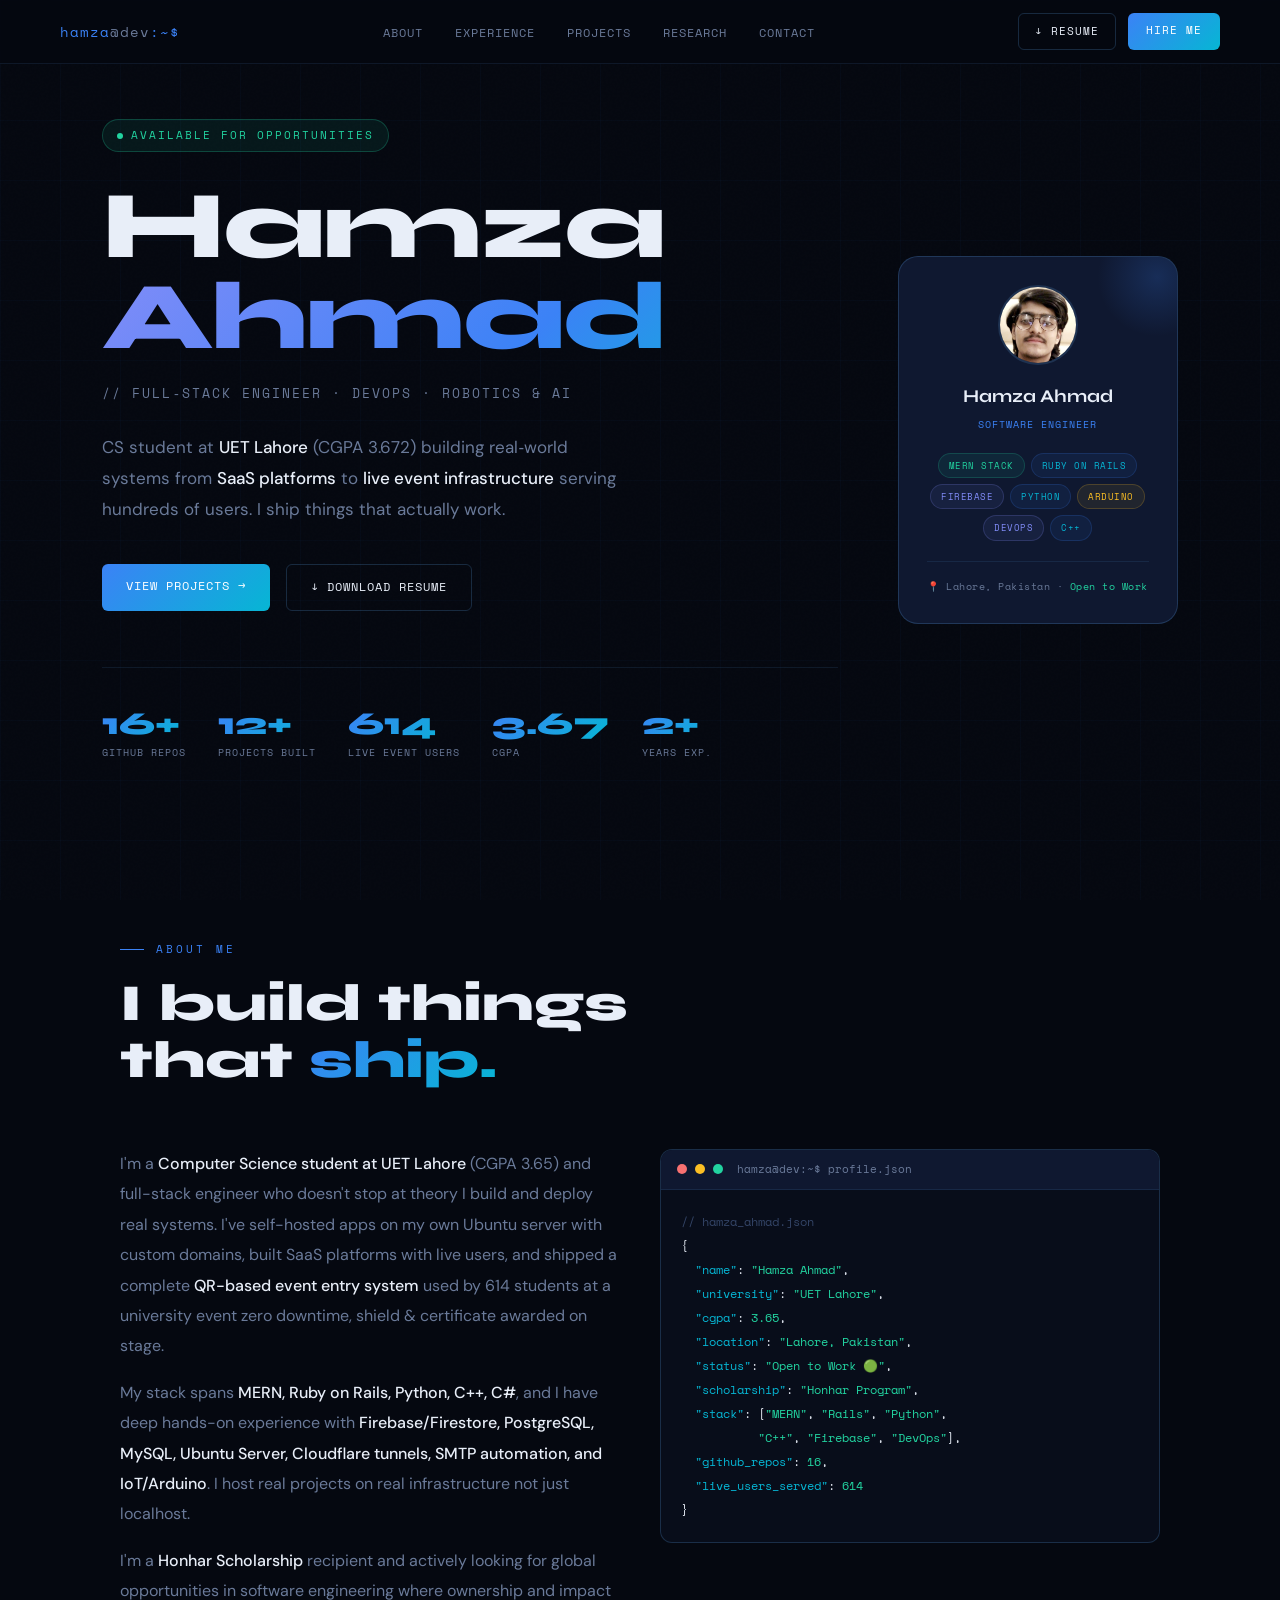
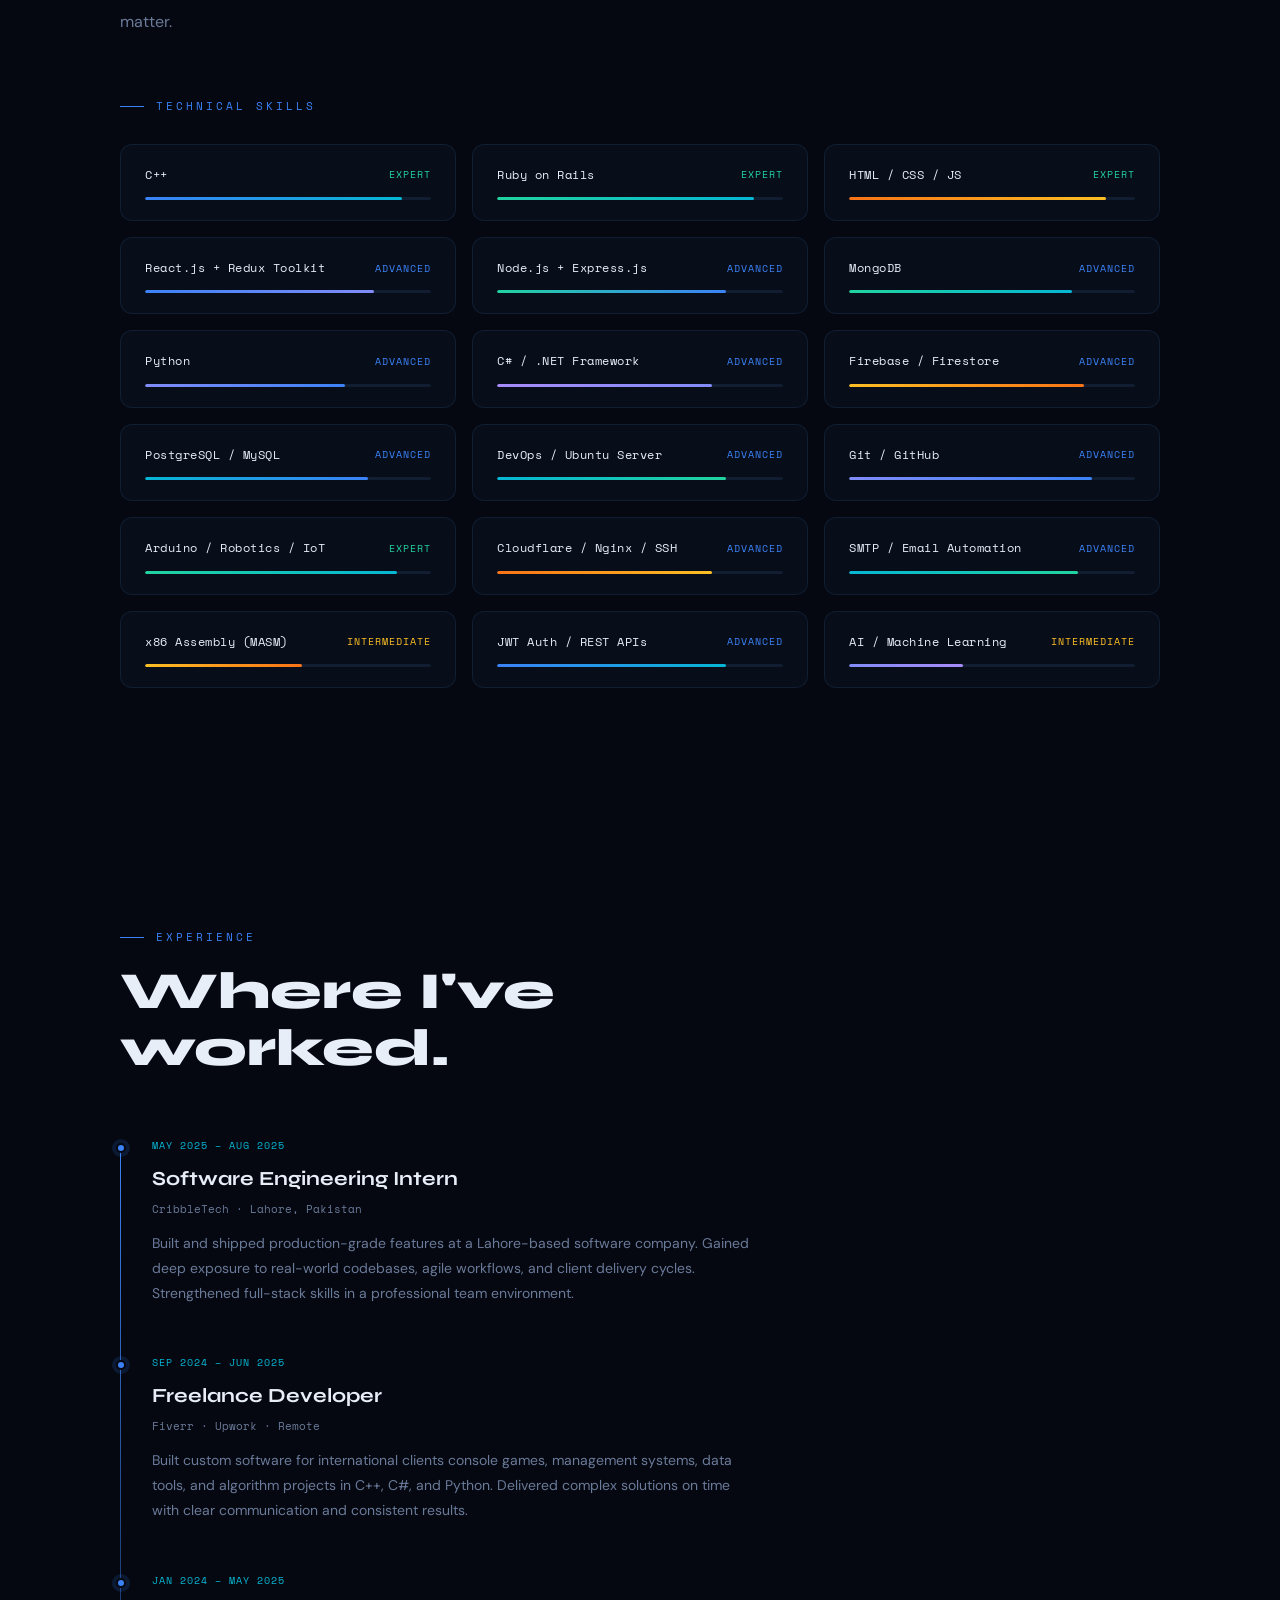
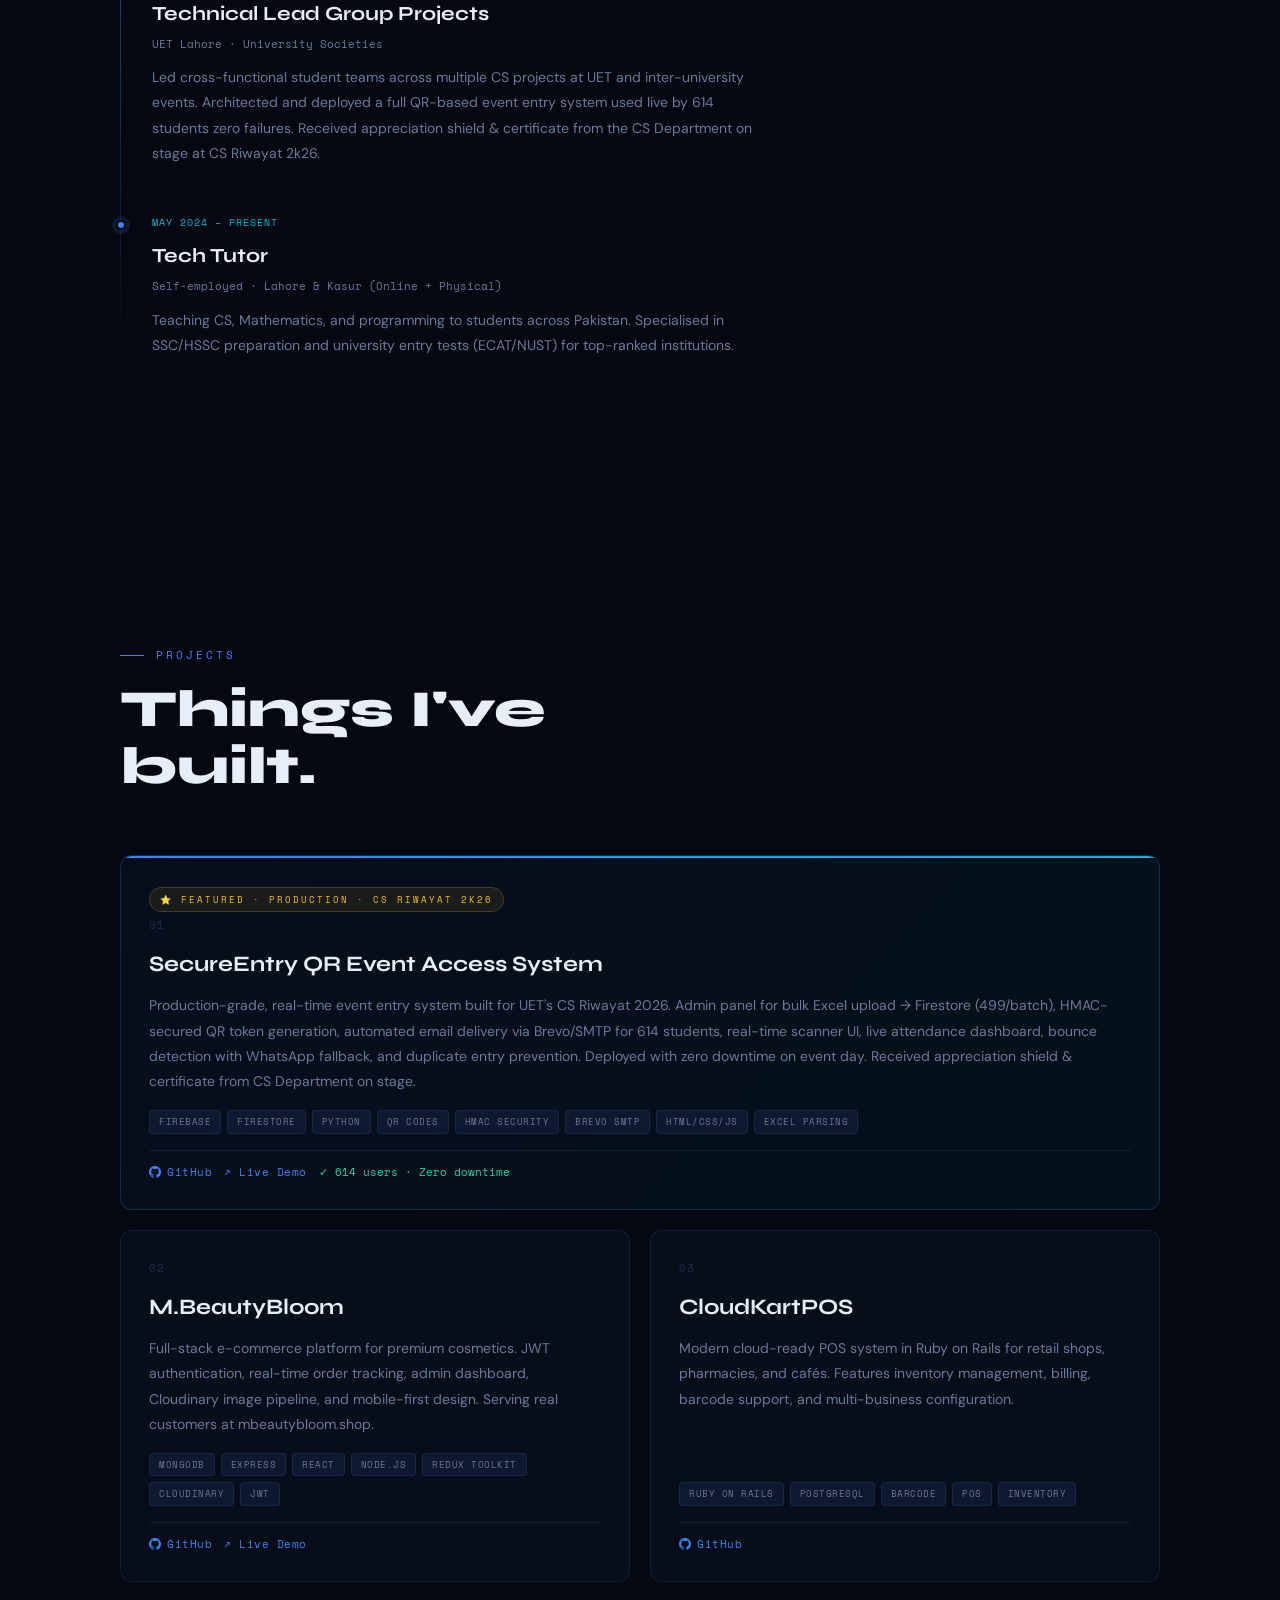
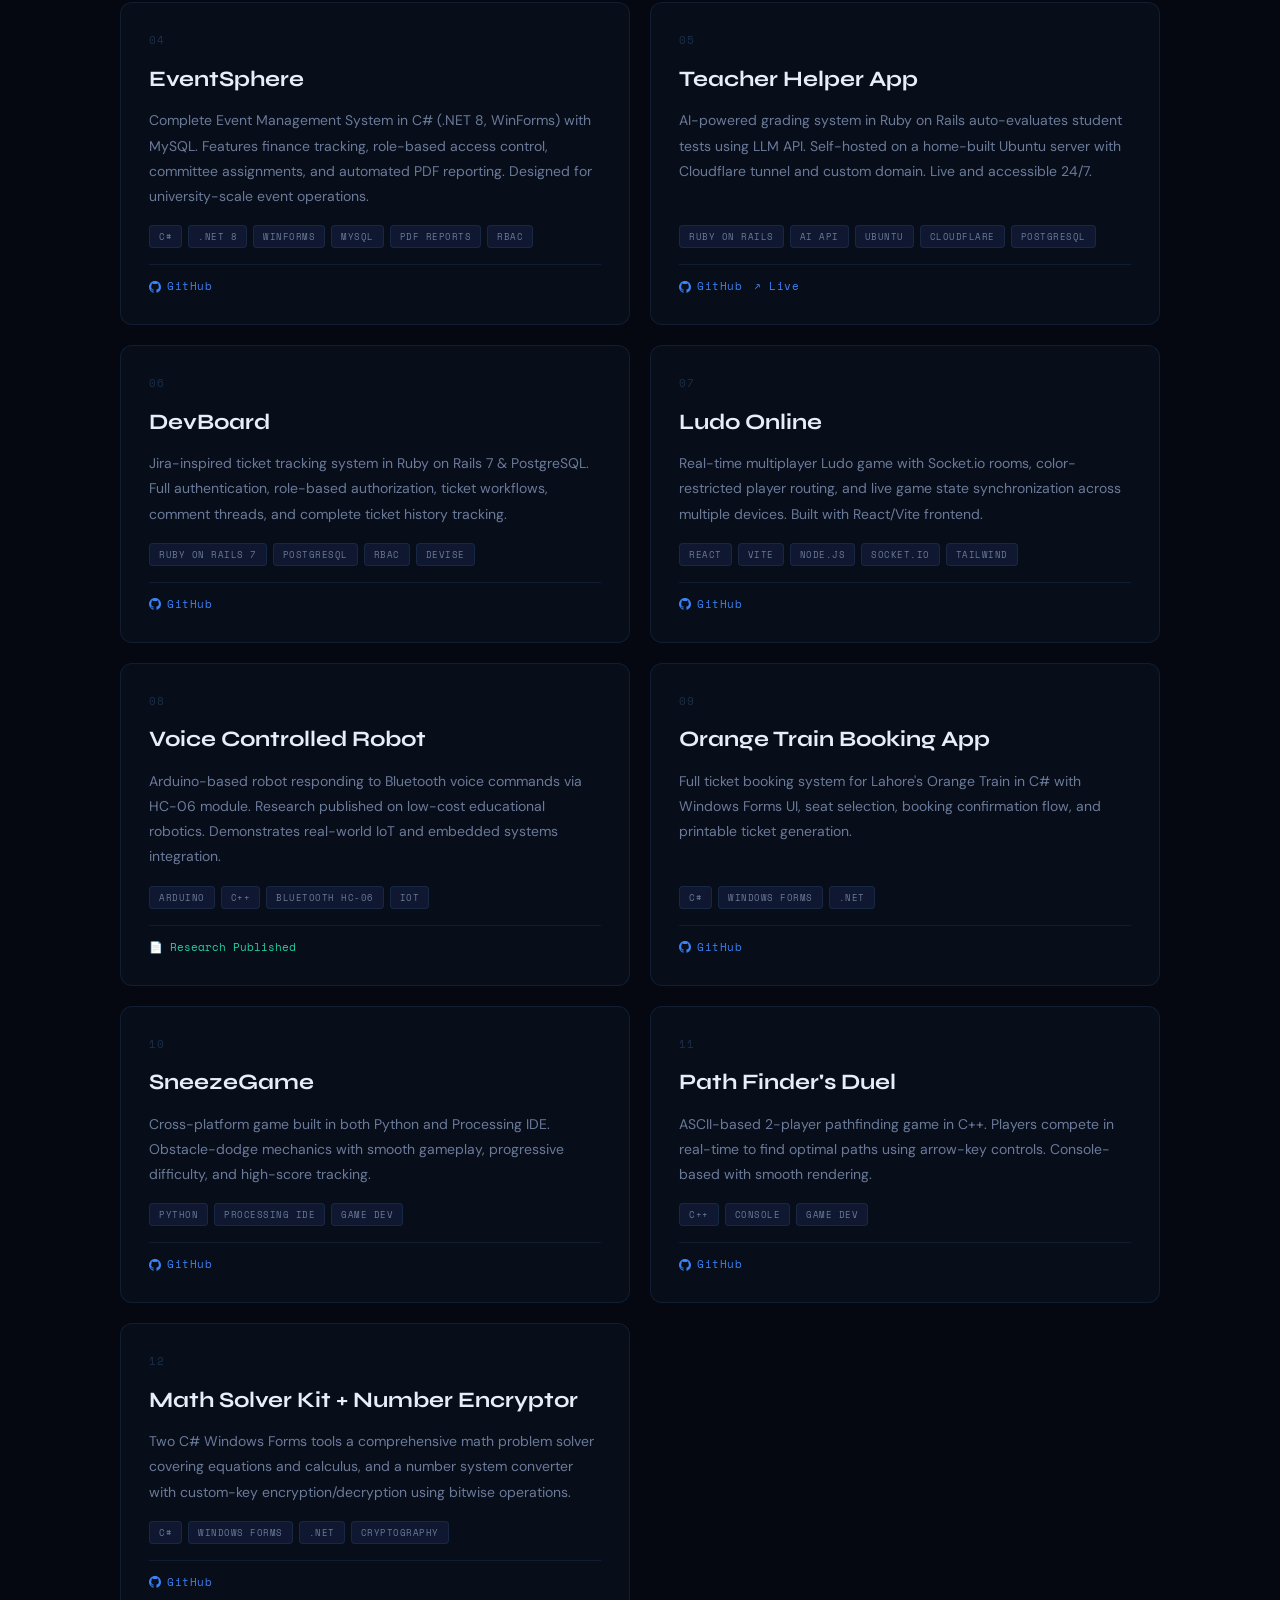
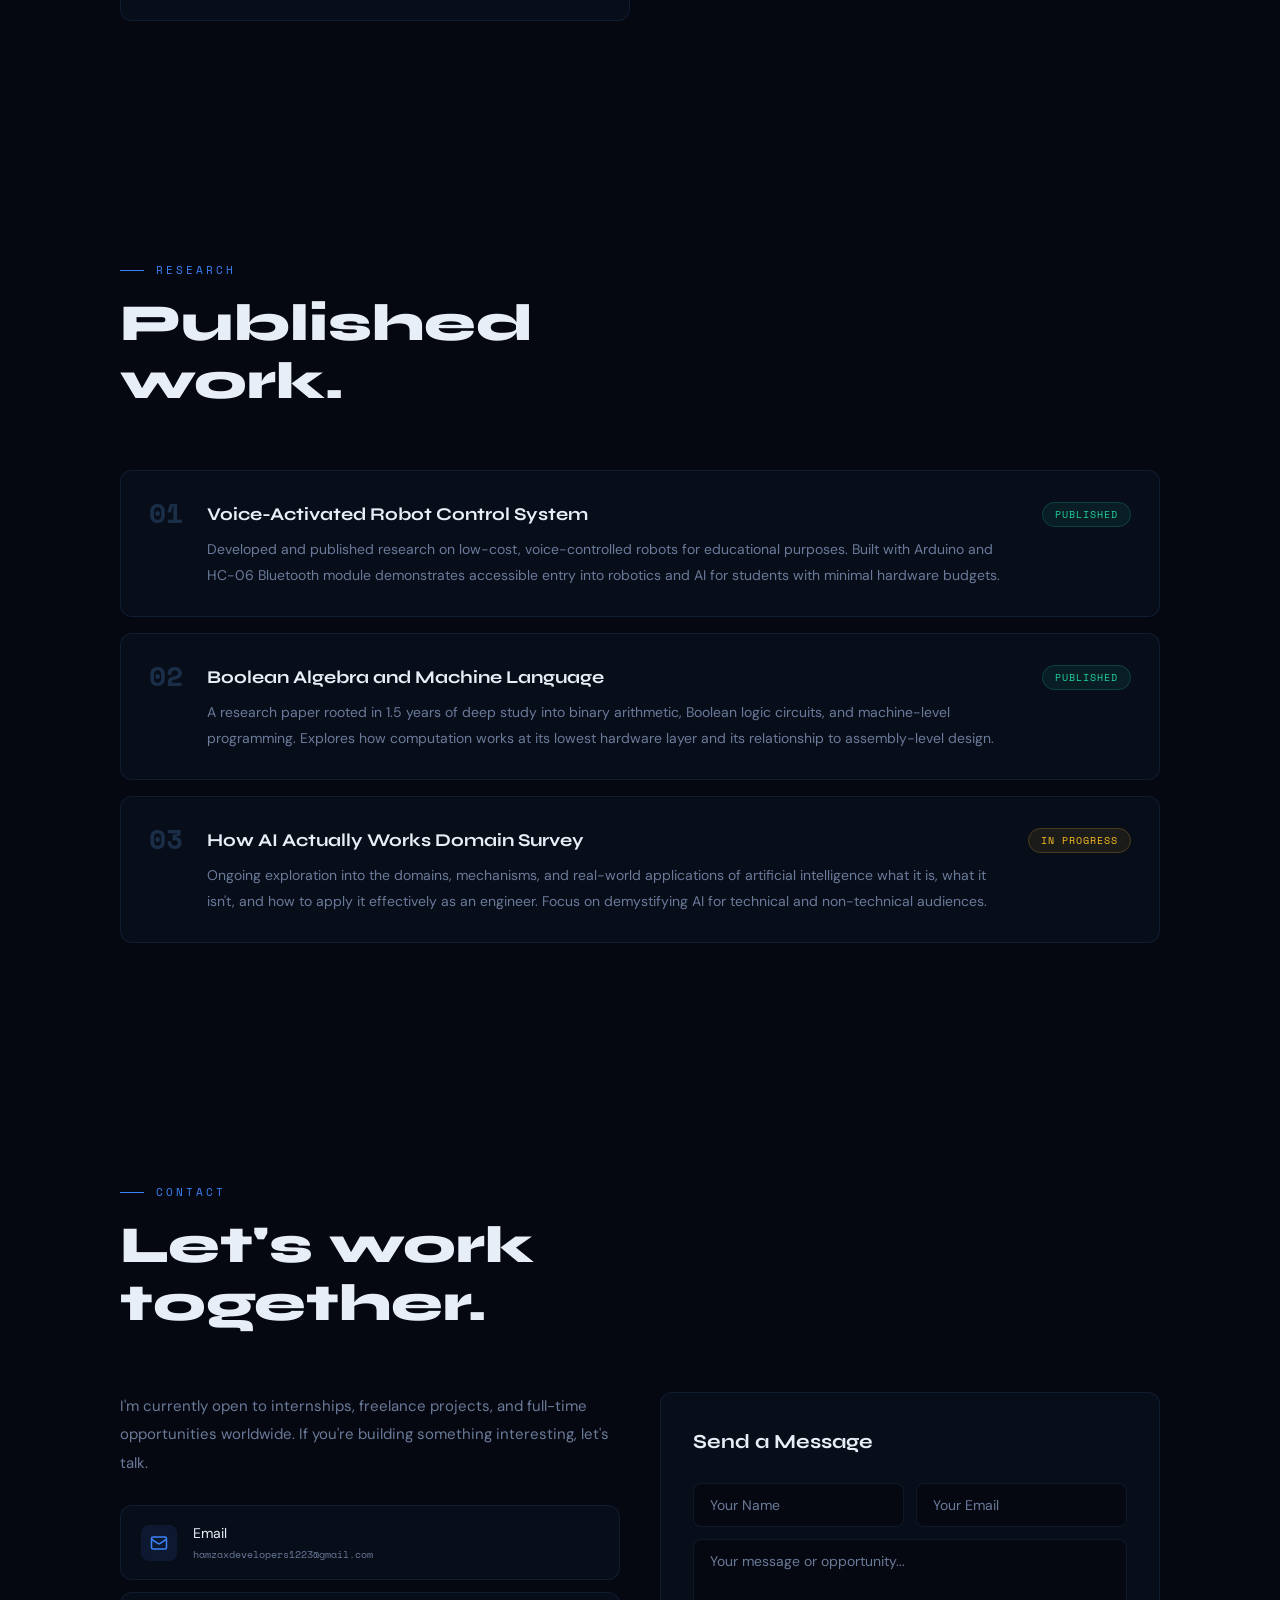
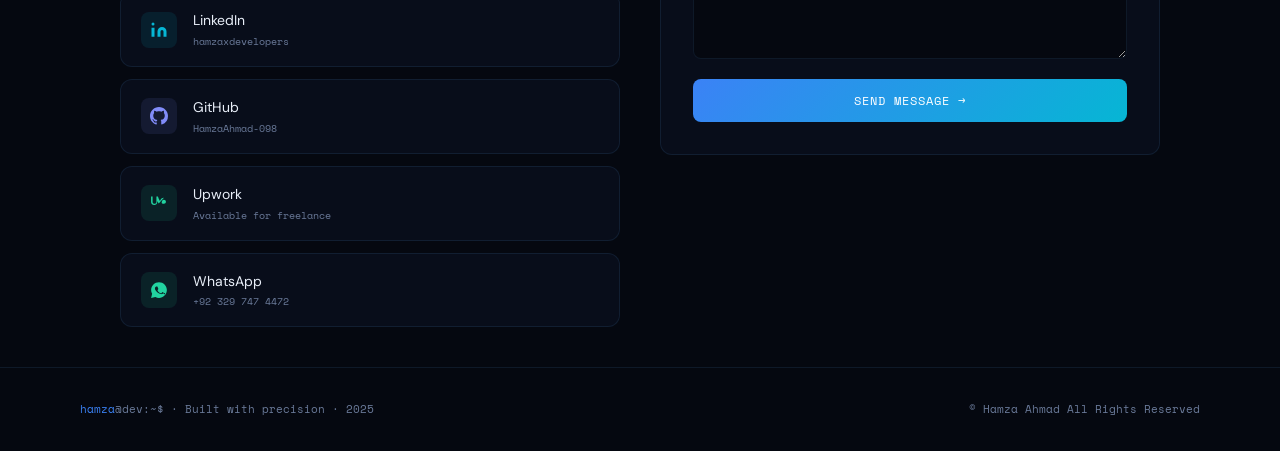
==== commit d201eafb: "Version 2.0" ====
--- a/index.html
+++ b/index.html
@@ -299,7 +299,7 @@
     <li><a href="#contact">Contact</a></li>
   </ul>
   <div class="nav-cta">
-    <a href="resume.pdf" download class="btn-outline">↓ Resume</a>
+    <a href="Resume.pdf" download class="btn-outline">↓ Resume</a>
     <a href="#contact" class="btn-primary">Hire Me</a>
   </div>
   <div class="hamburger" id="hamburger" onclick="toggleMenu()">
@@ -313,7 +313,7 @@
   <a href="#projects" onclick="toggleMenu()">Projects</a>
   <a href="#research" onclick="toggleMenu()">Research</a>
   <a href="#contact" onclick="toggleMenu()">Contact</a>
-  <a href="resume.pdf" download class="btn-primary" style="font-size:14px;padding:12px 28px;">↓ Download Resume</a>
+  <a href="Resume.pdf" download class="btn-primary" style="font-size:14px;padding:12px 28px;">↓ Download Resume</a>
 </div>
 
 <!-- HERO -->
@@ -333,7 +333,7 @@
       </p>
       <div class="hero-actions">
         <a href="#projects" class="btn-primary">View Projects →</a>
-        <a href="resume.pdf" download class="btn-outline">↓ Download Resume</a>
+        <a href="Resume.pdf" download class="btn-outline">↓ Download Resume</a>
       </div>
       <div class="hero-stats">
         <div>
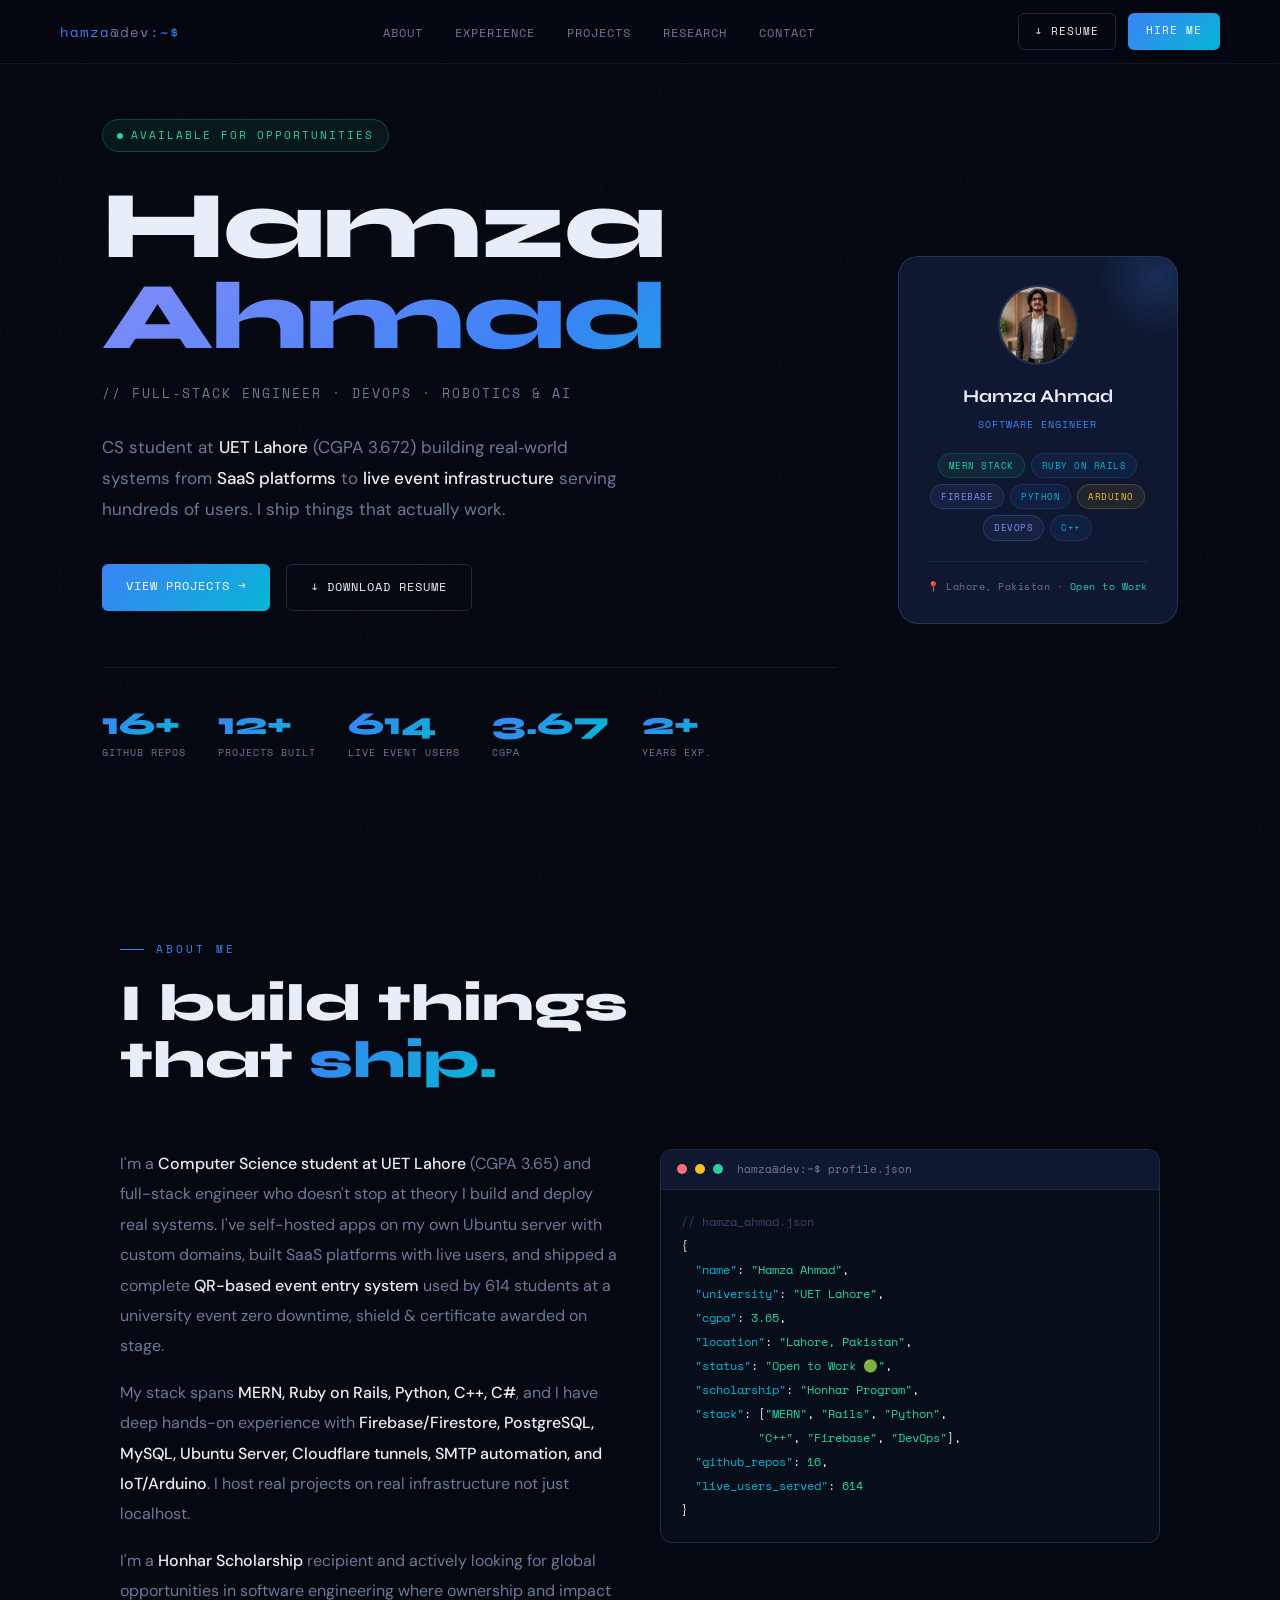
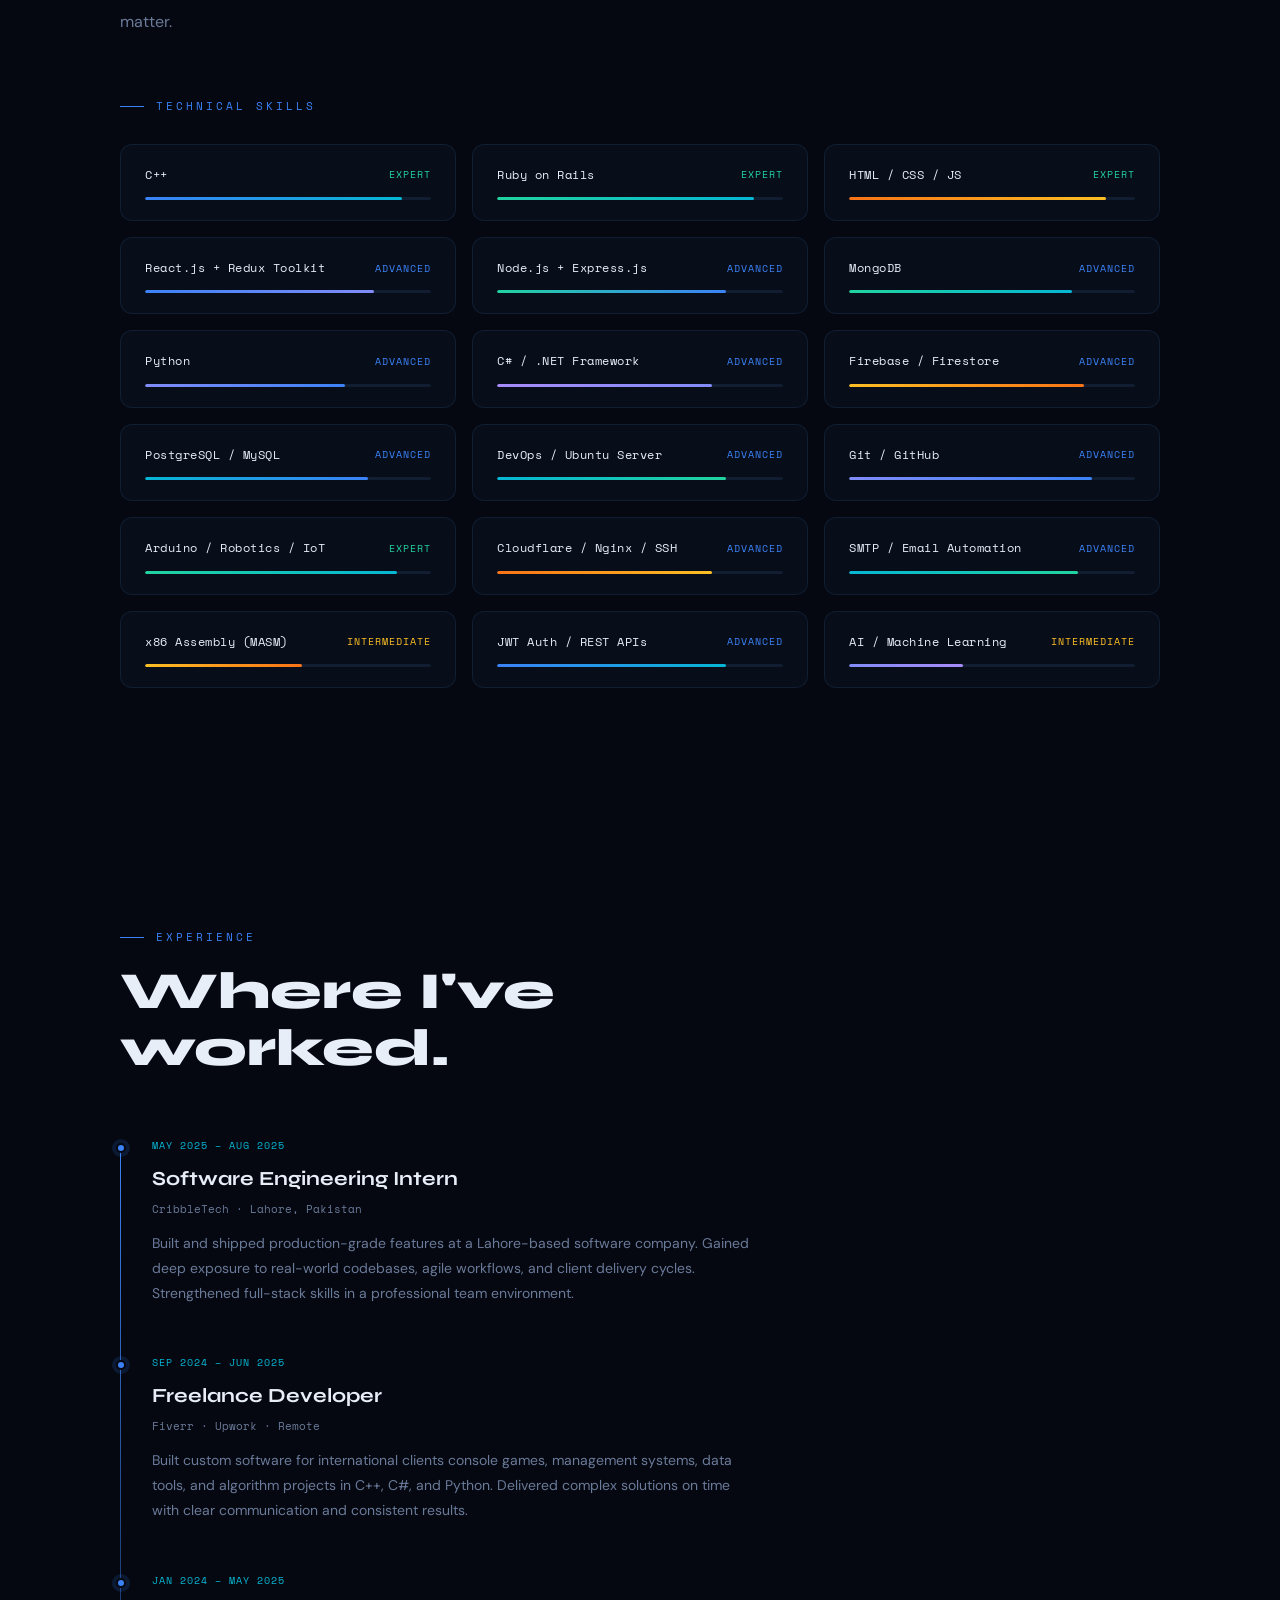
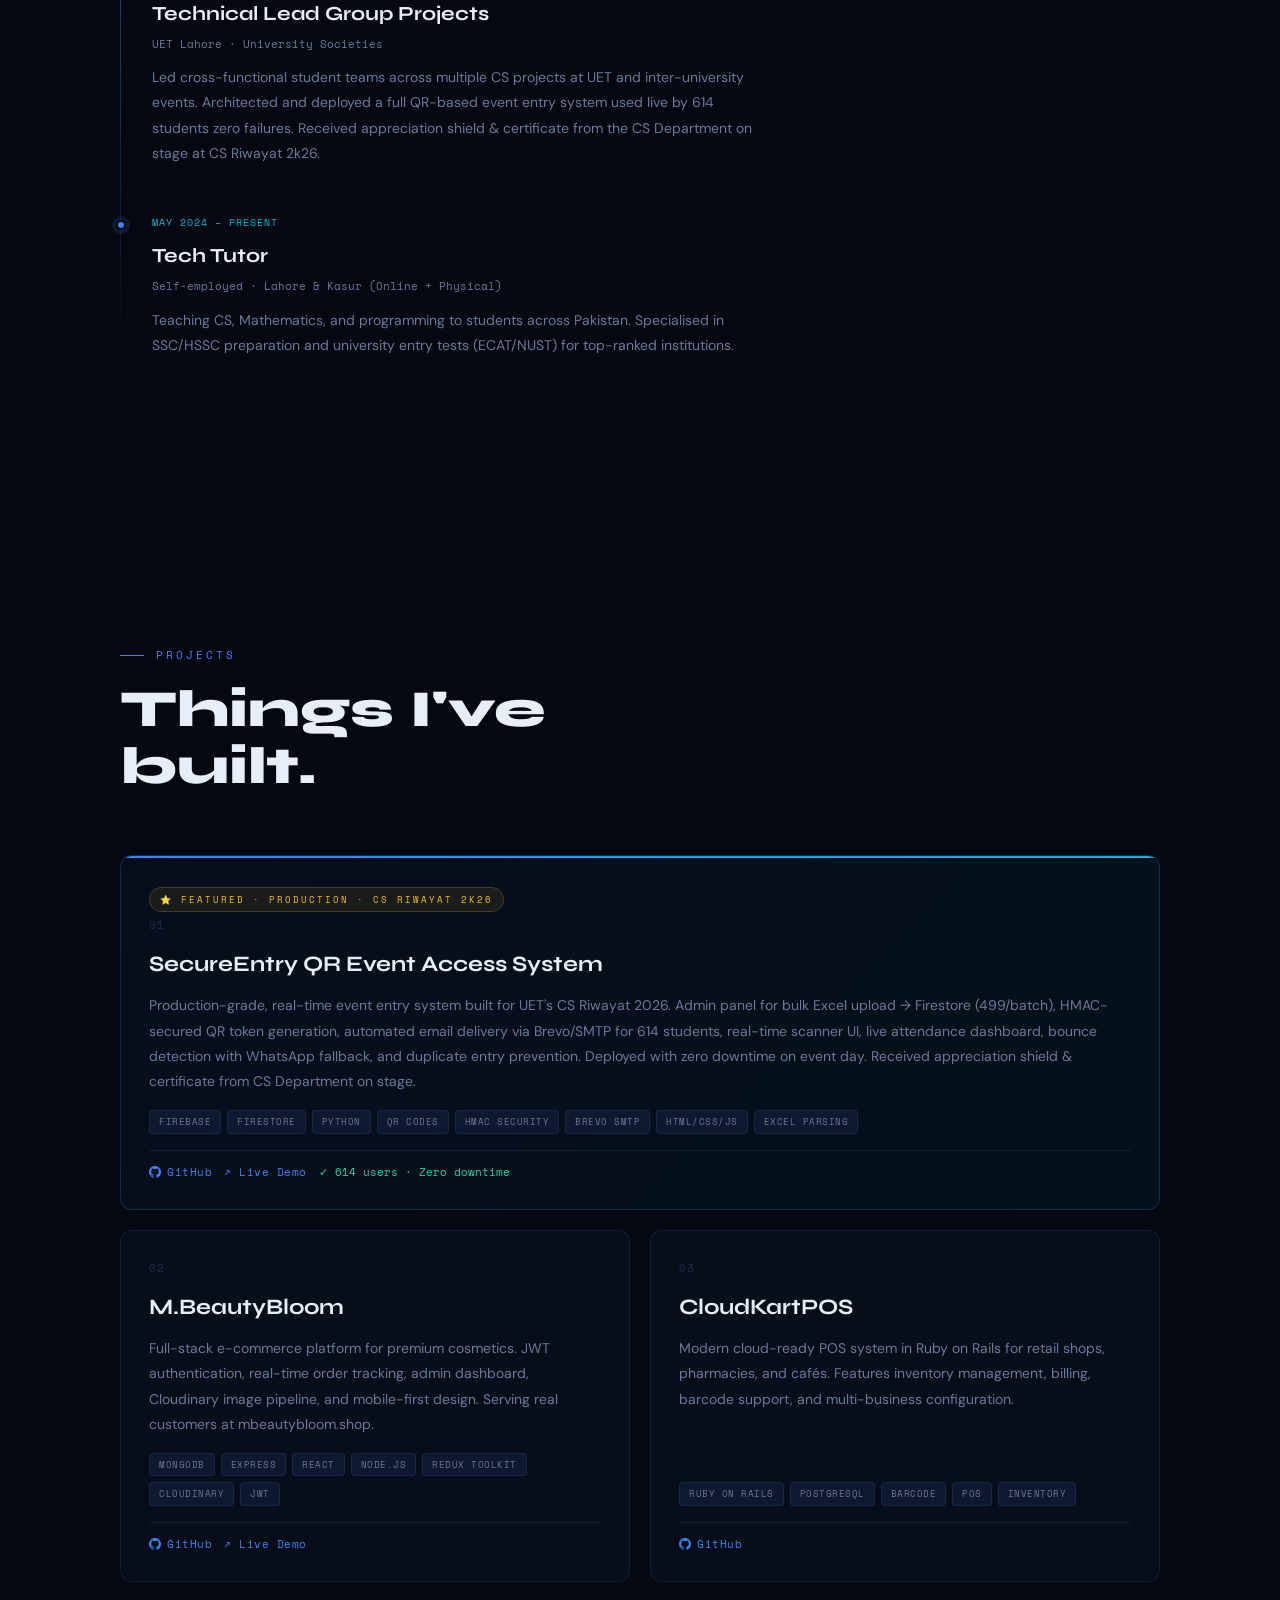
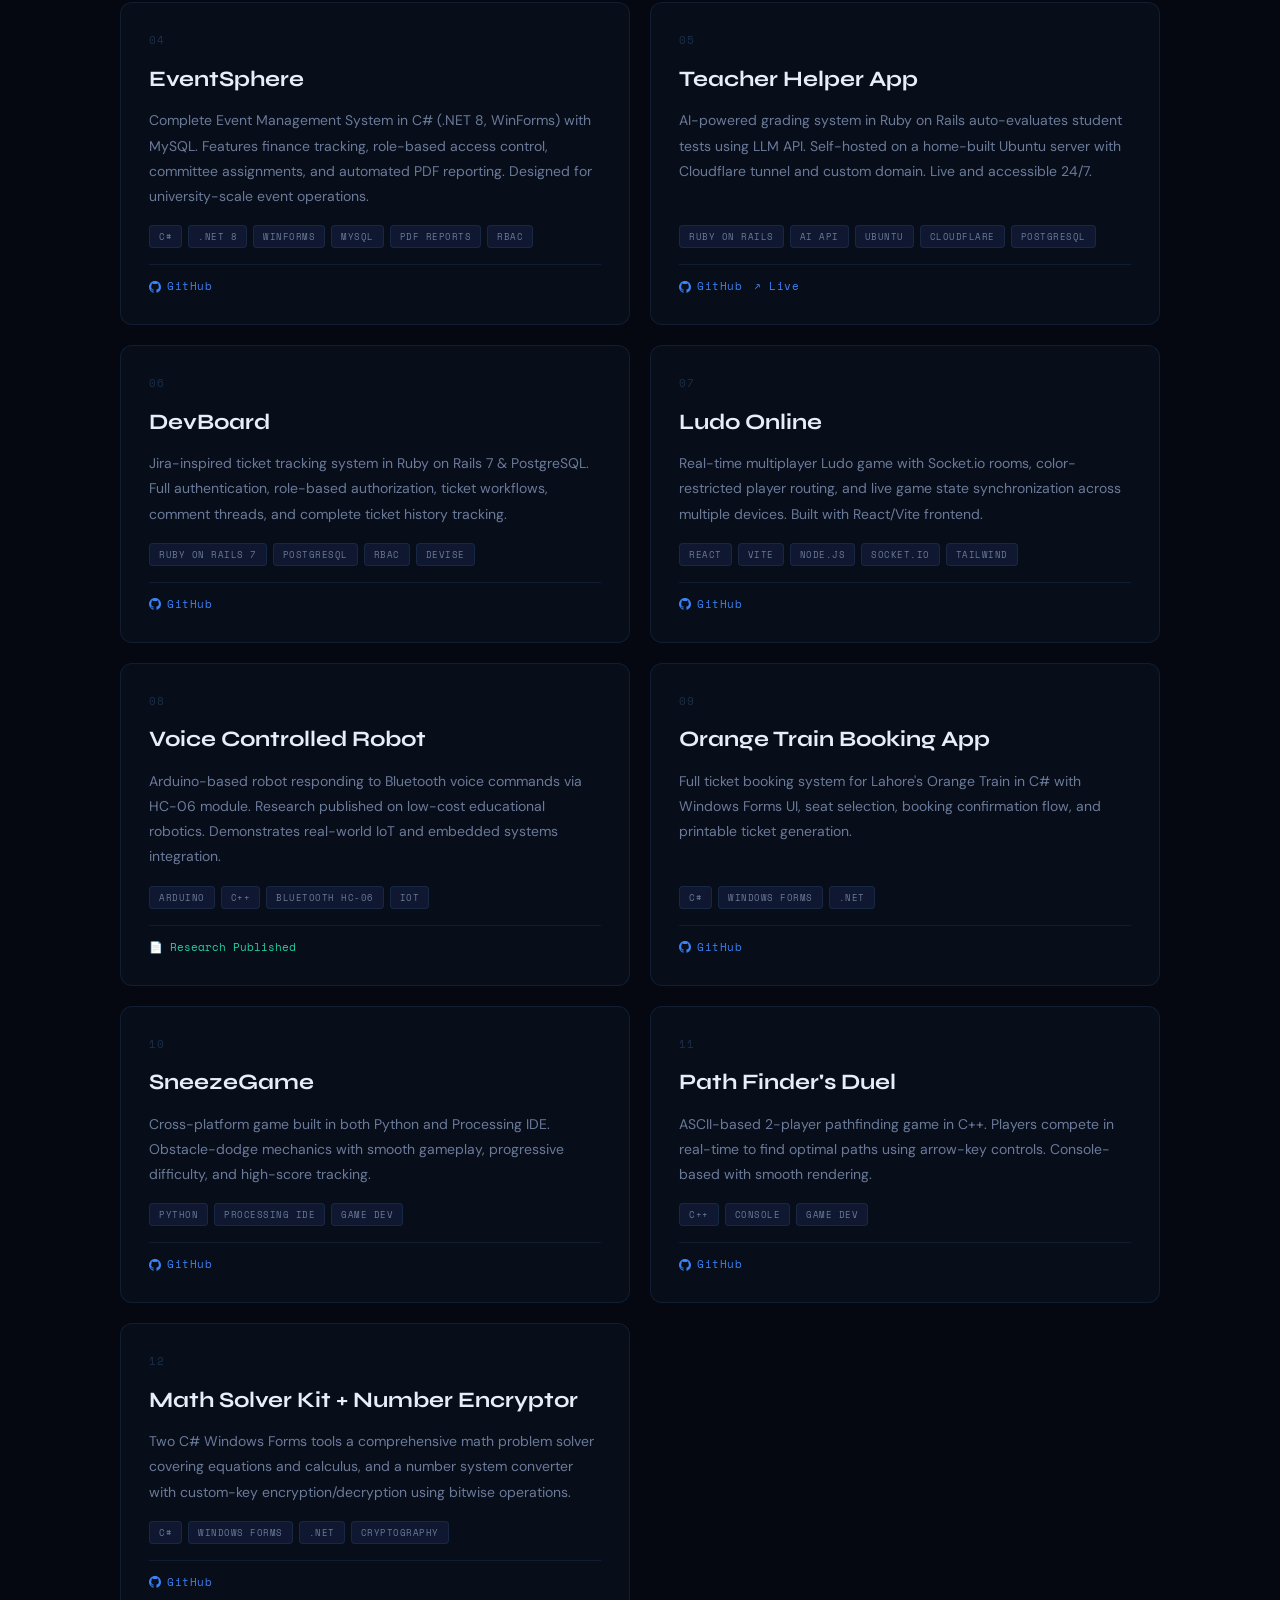
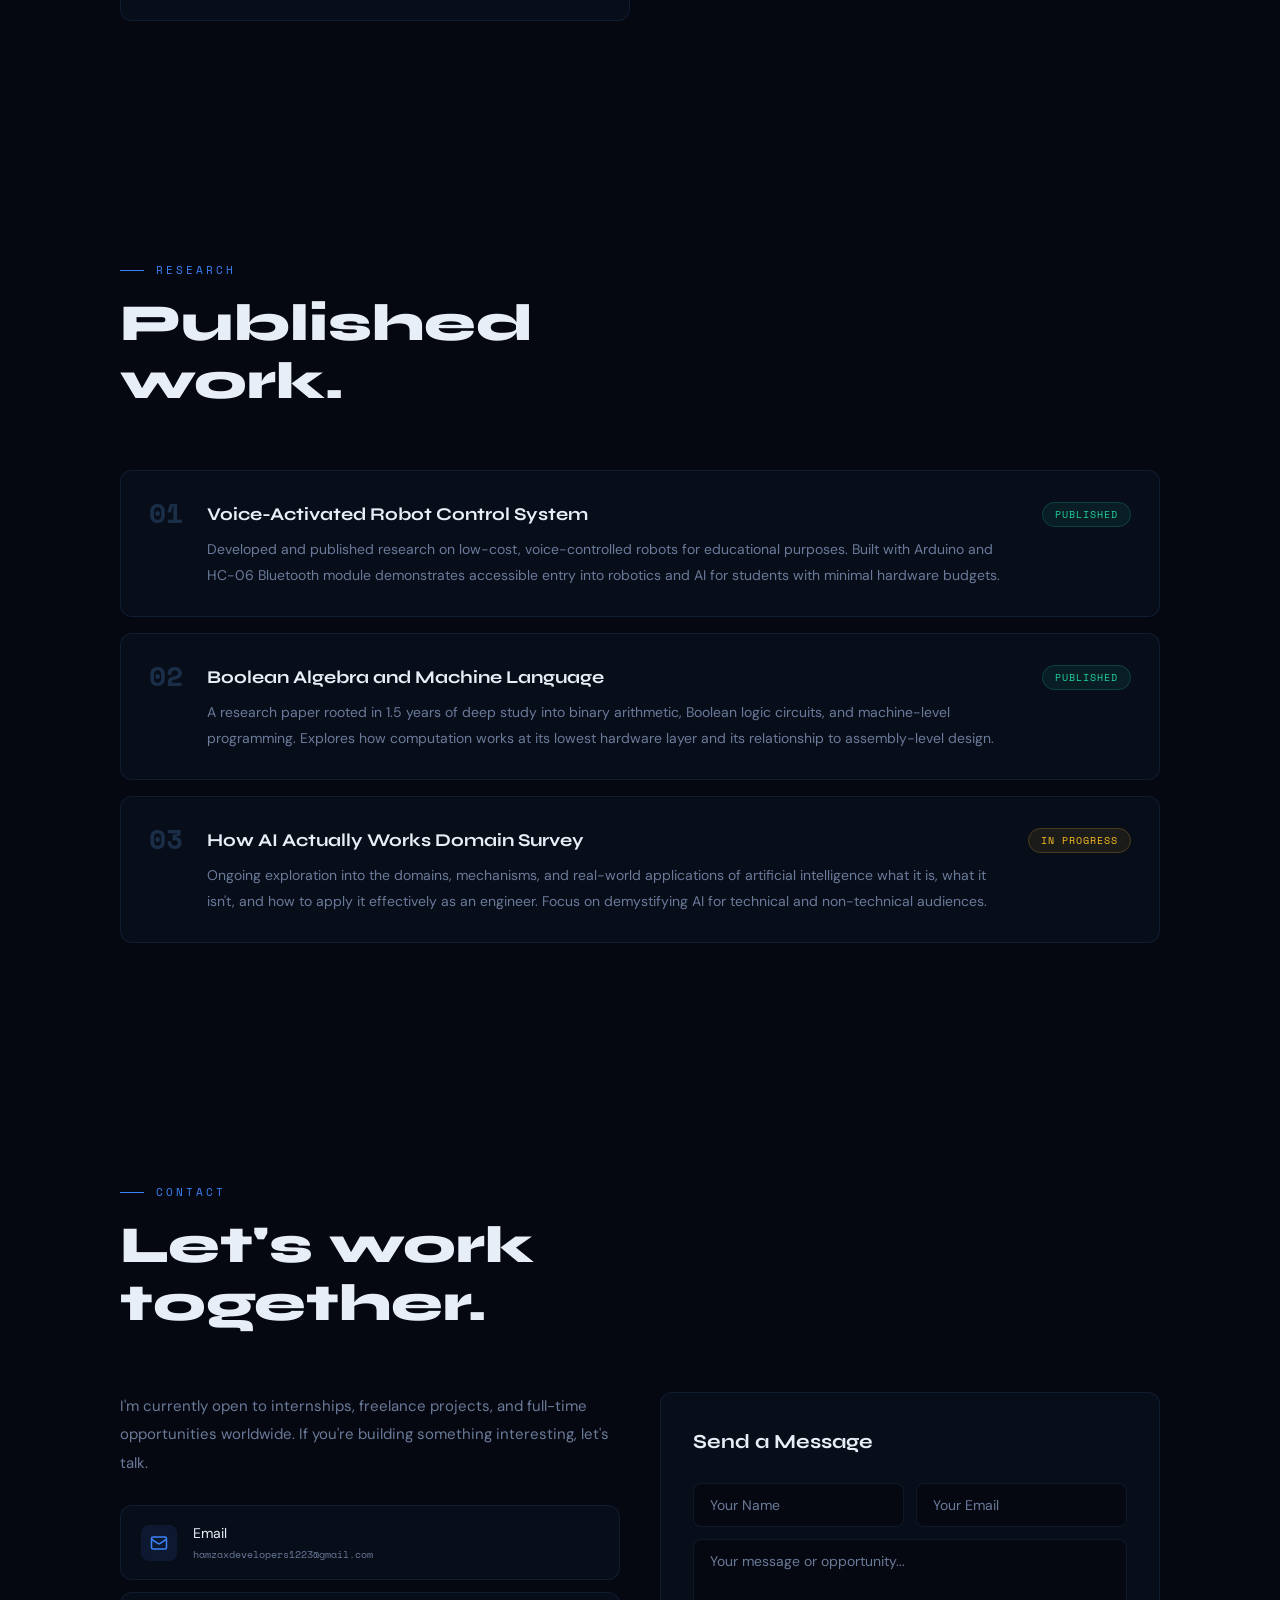
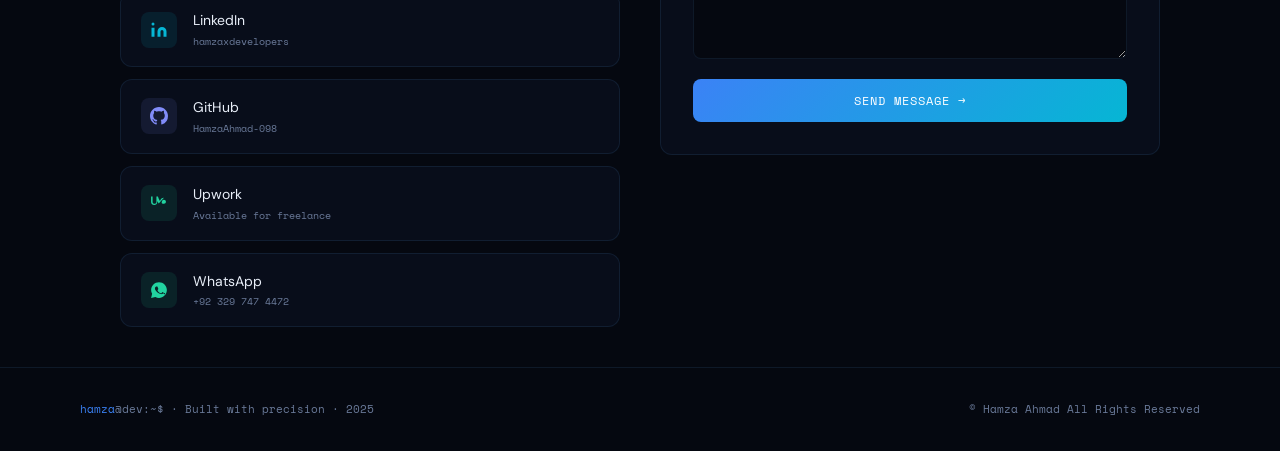
==== commit 702efa1e: "Version 2.0" ====
--- a/index.html
+++ b/index.html
@@ -359,7 +359,7 @@
       </div>
     </div>
     <div class="hero-card">
-      <img src="profile.jpg" alt="Hamza Ahmad" class="hero-card-img" />
+      <img src="Profile.jpg" alt="Hamza Ahmad" class="hero-card-img" />
       <div class="hero-card-name">Hamza Ahmad</div>
       <div class="hero-card-role">Software Engineer</div>
       <div class="hero-card-tags">
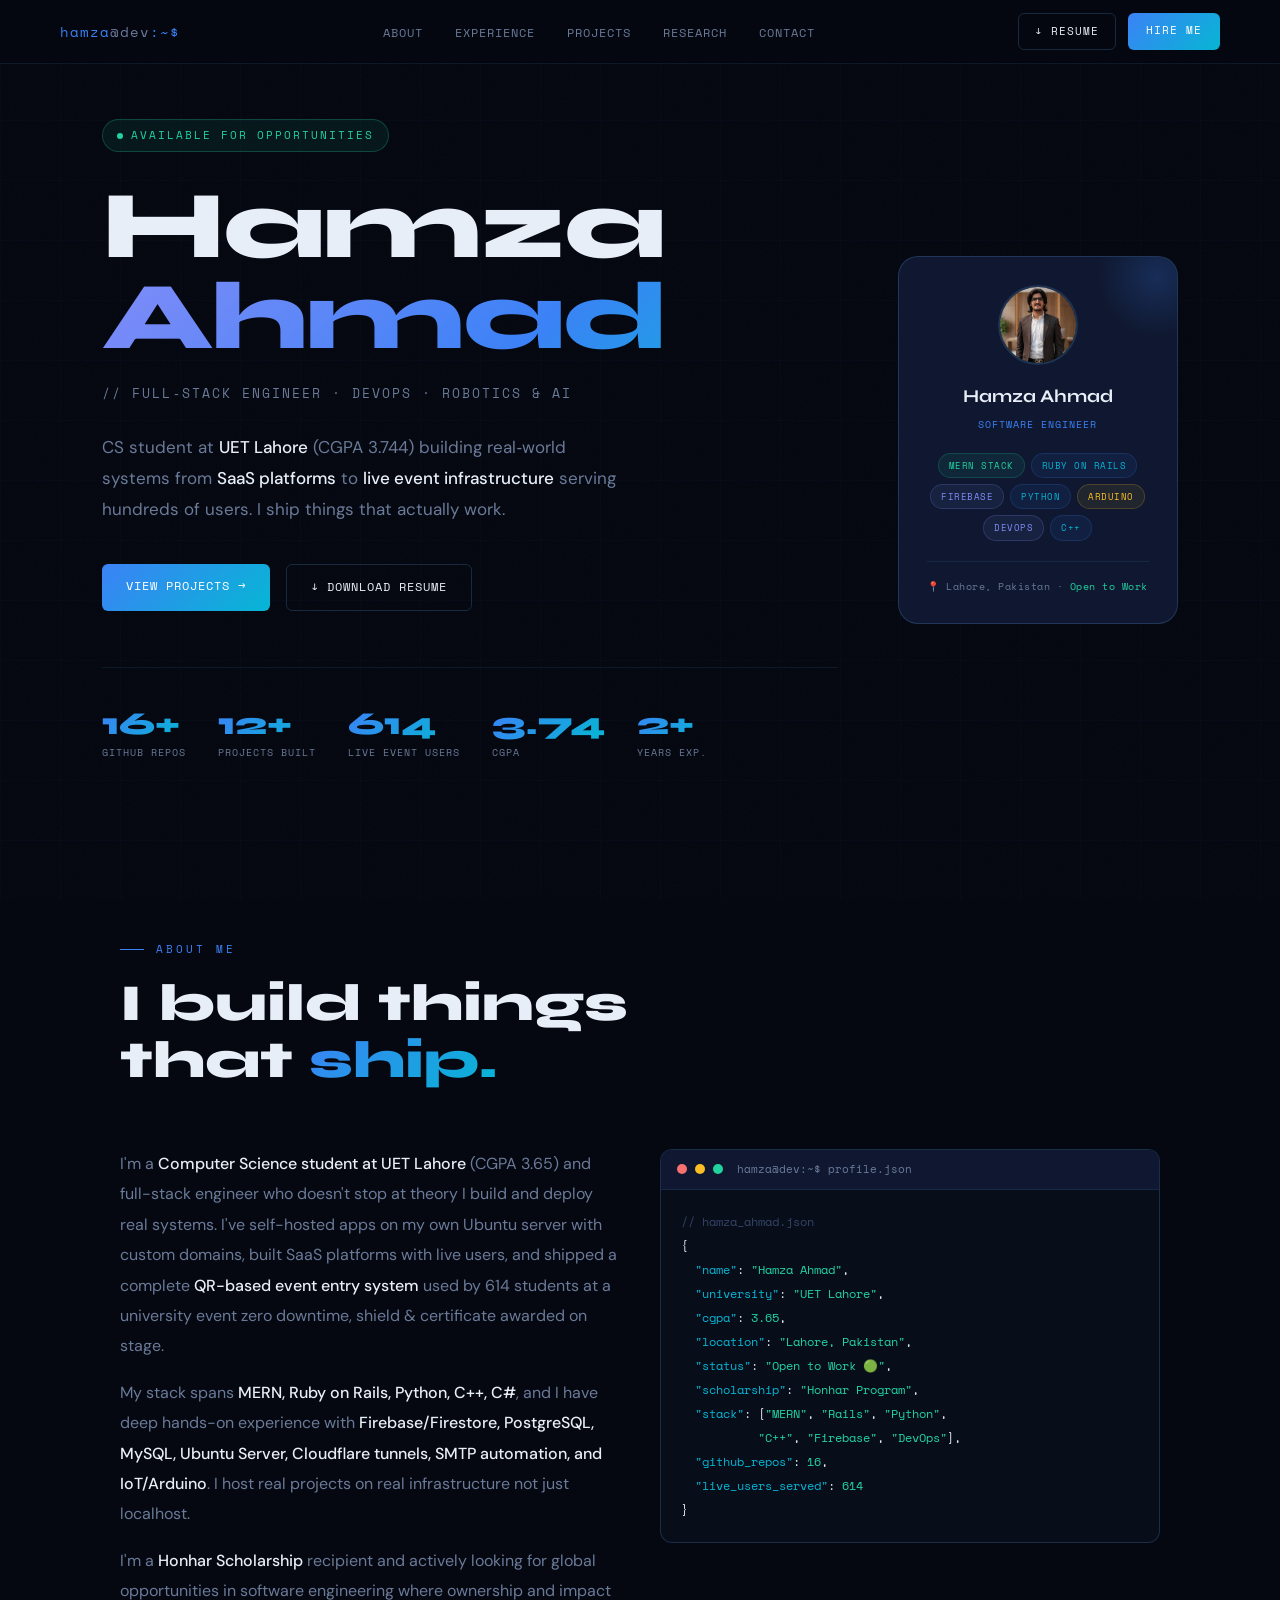
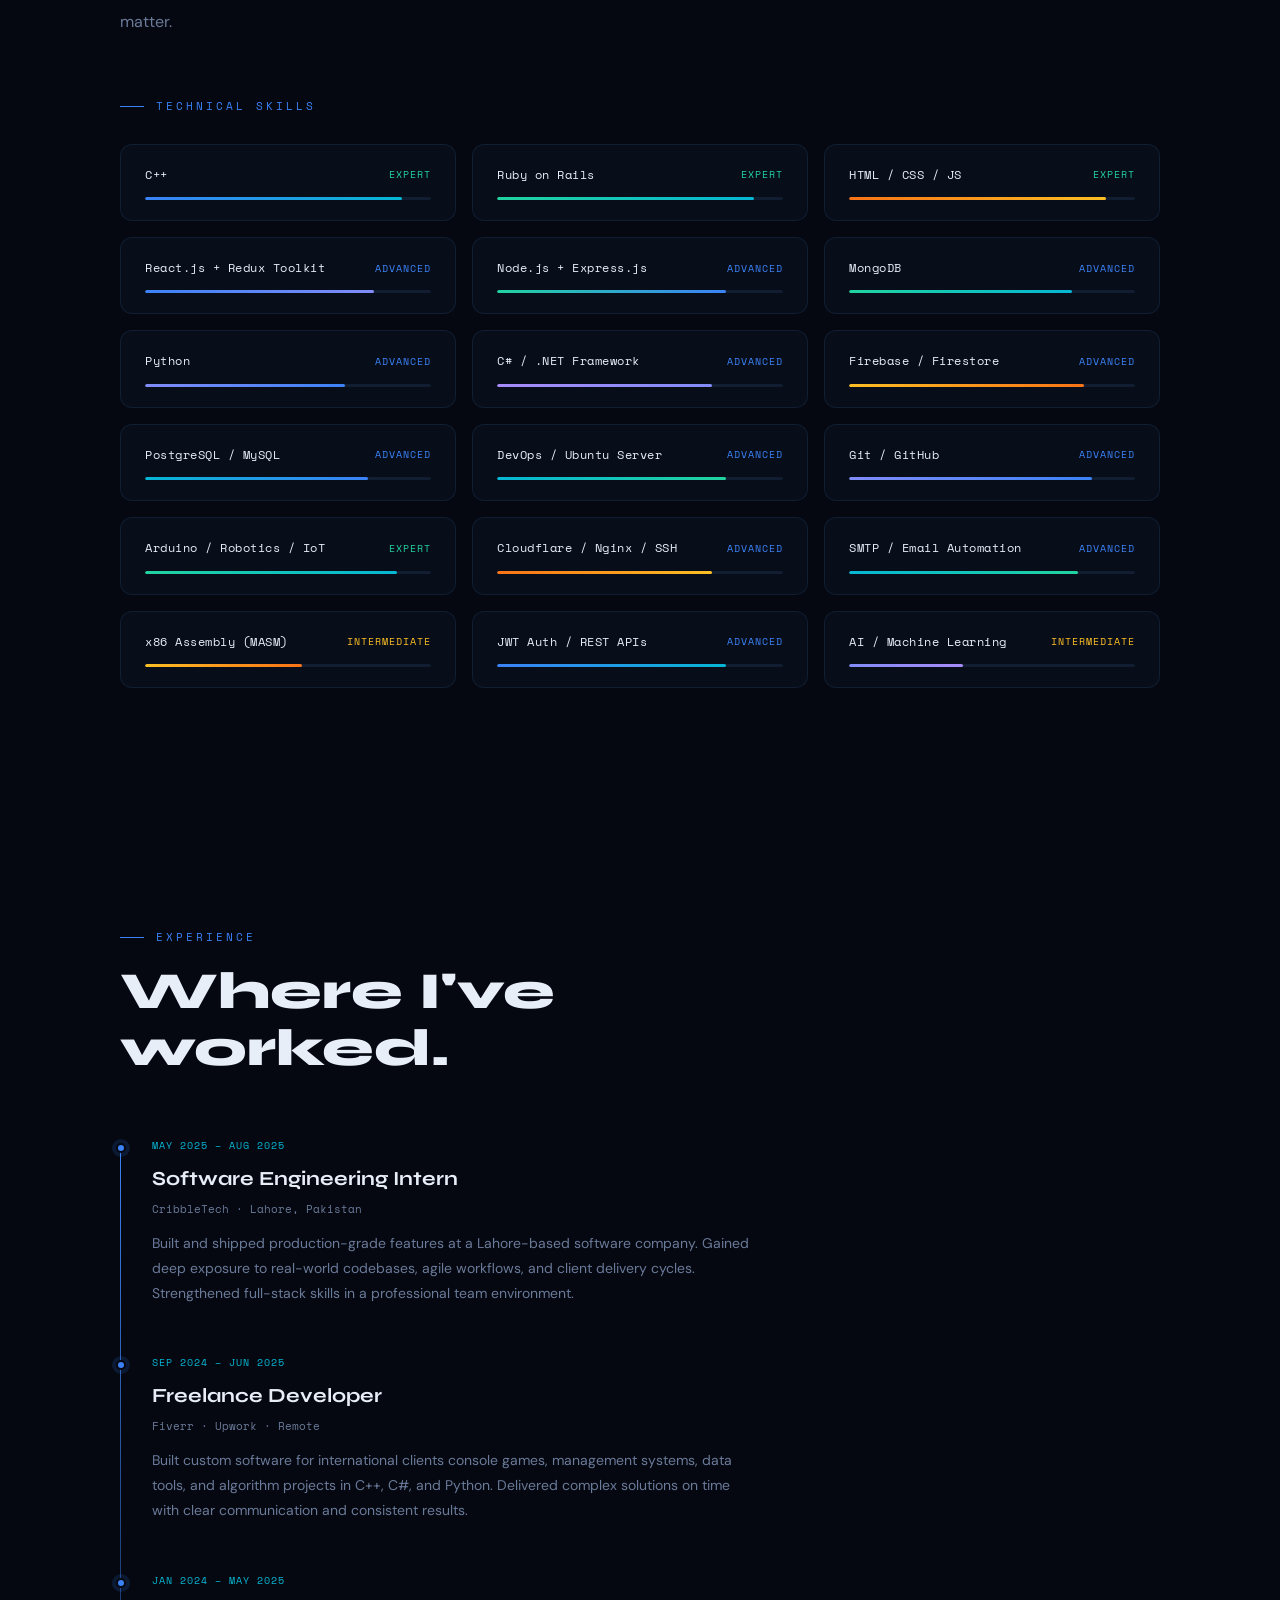
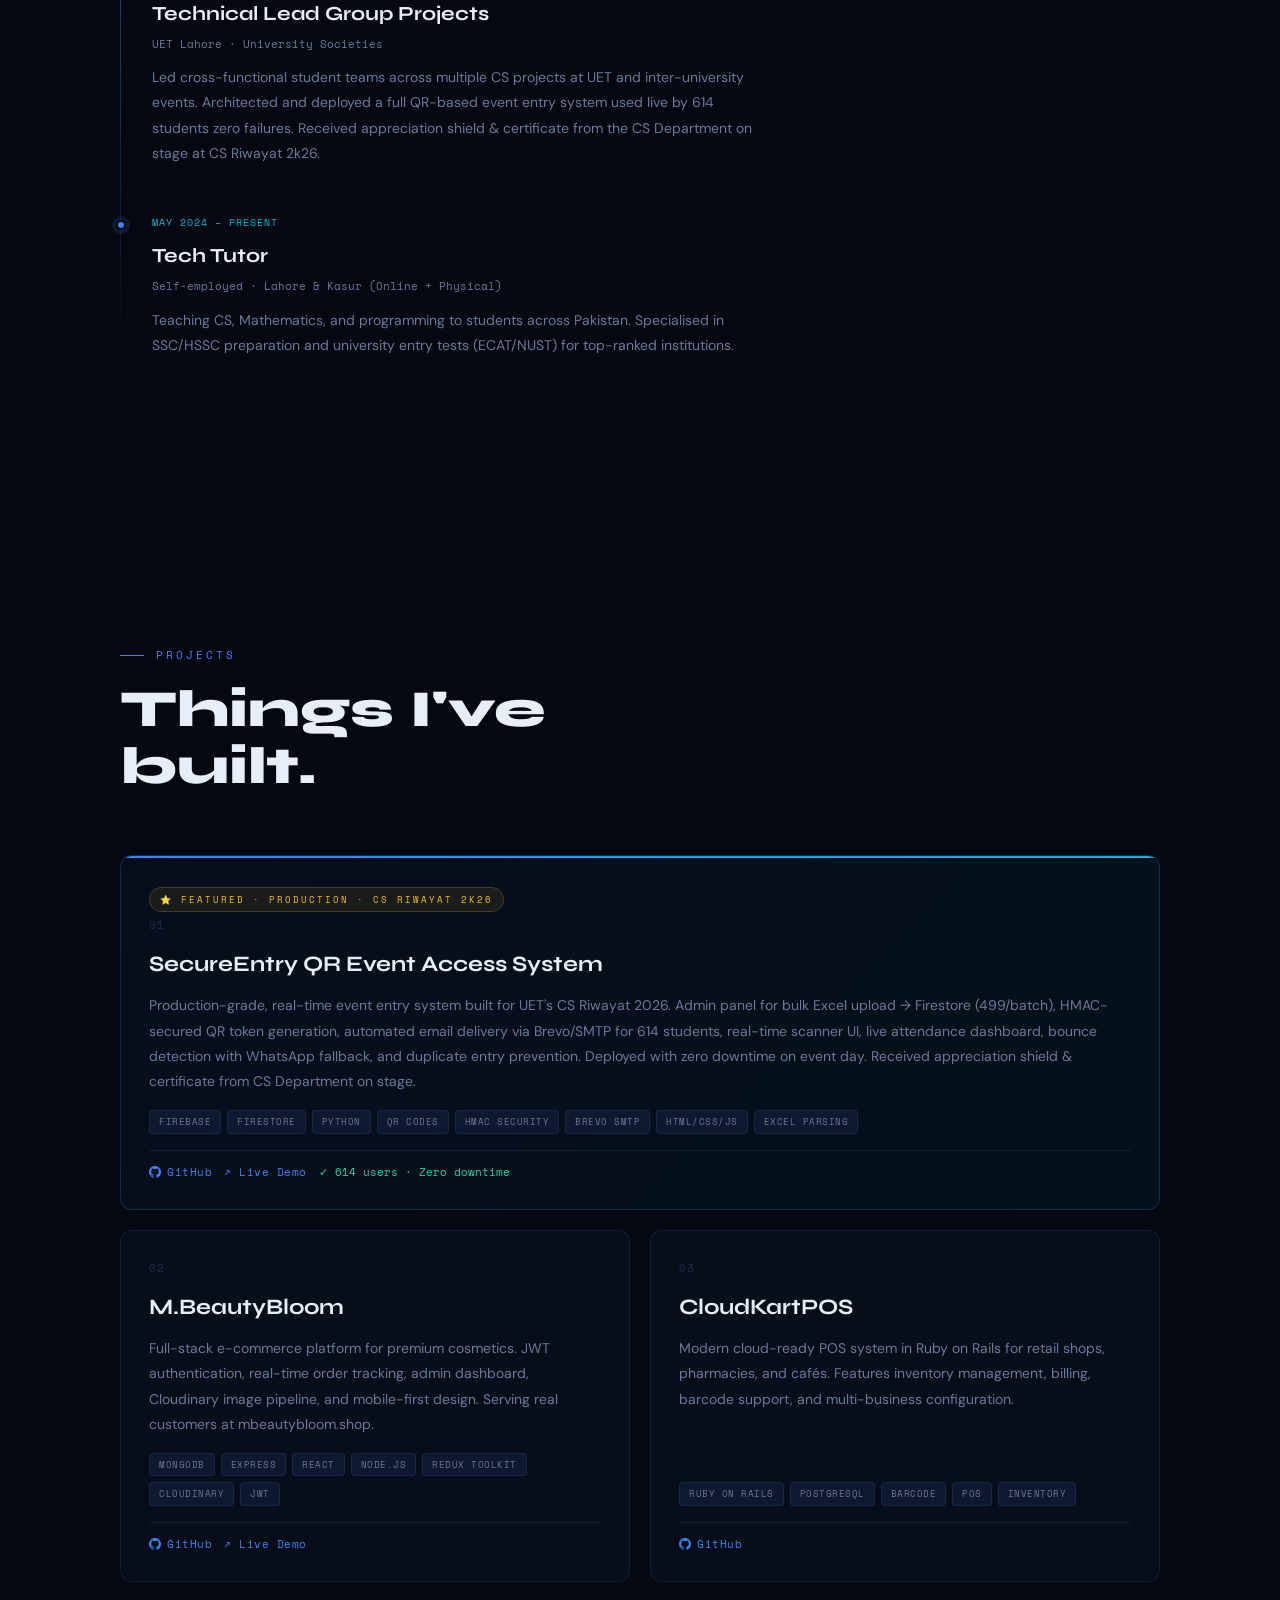
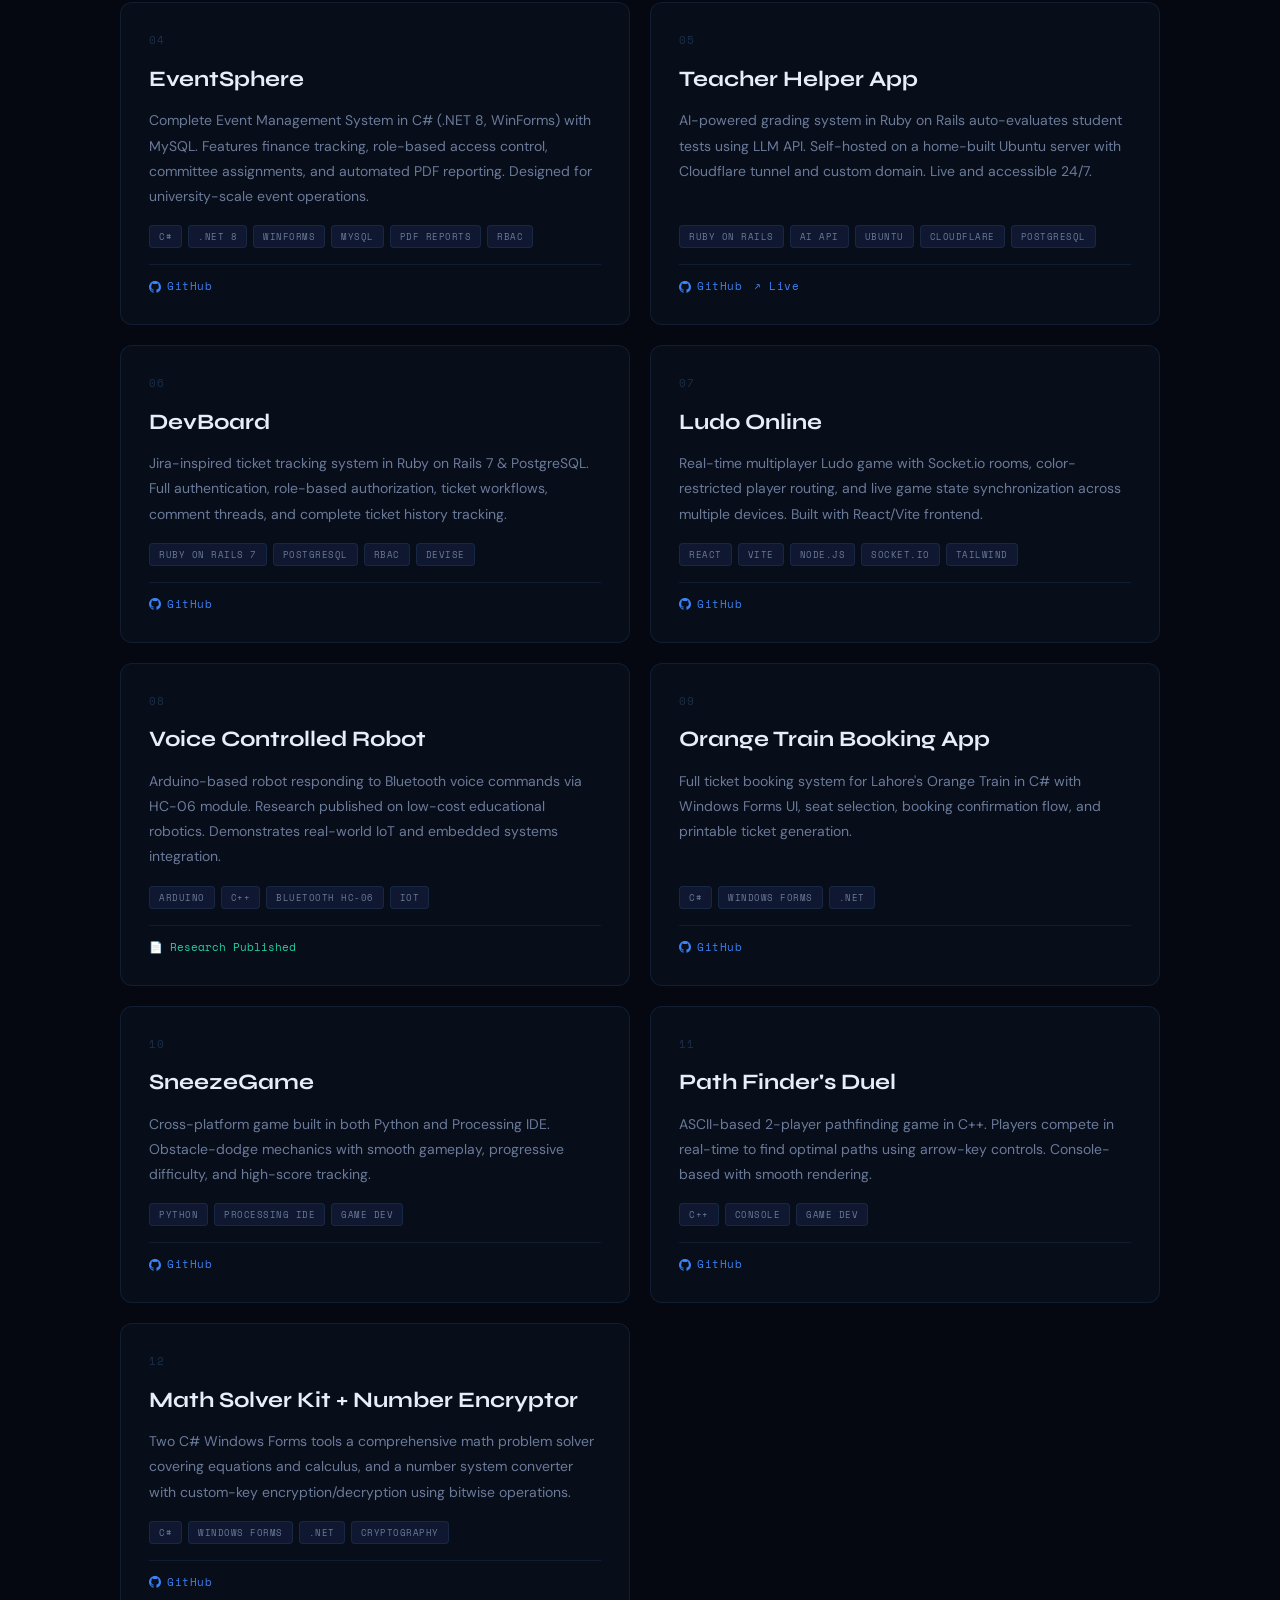
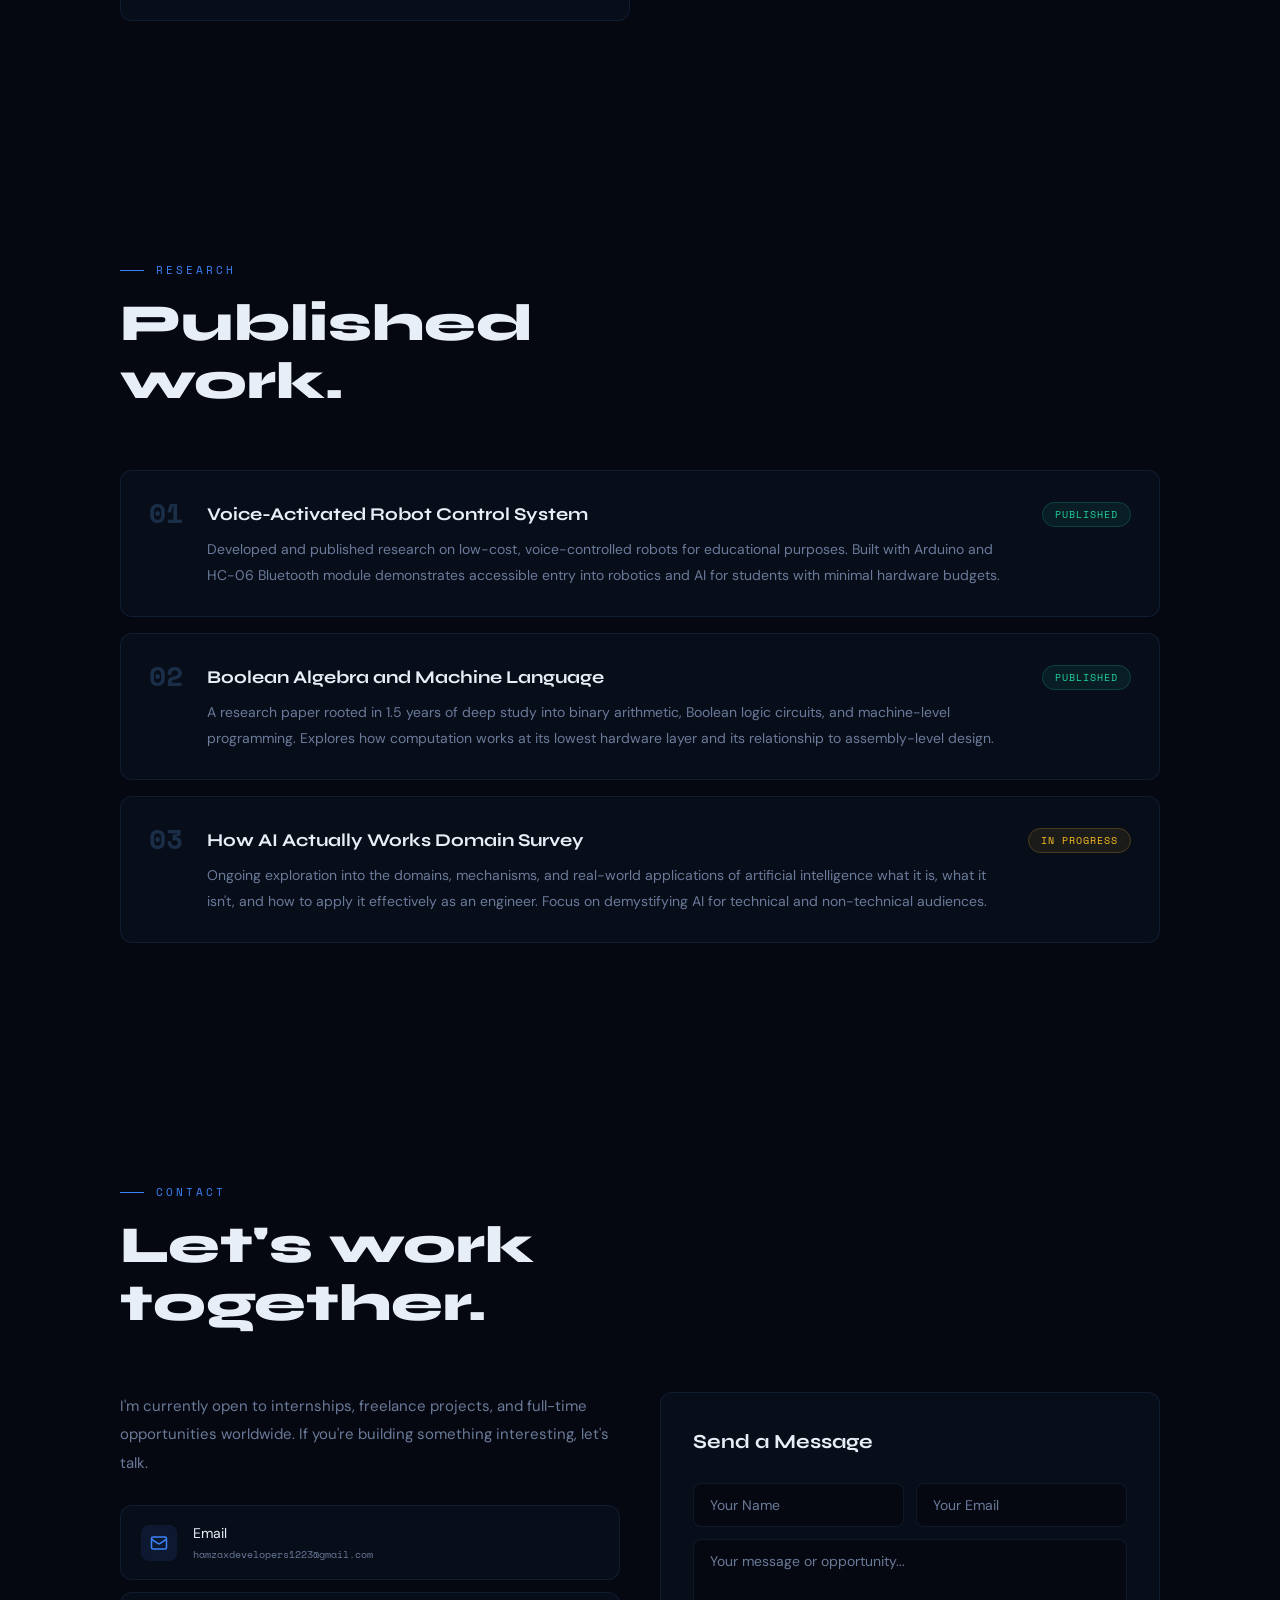
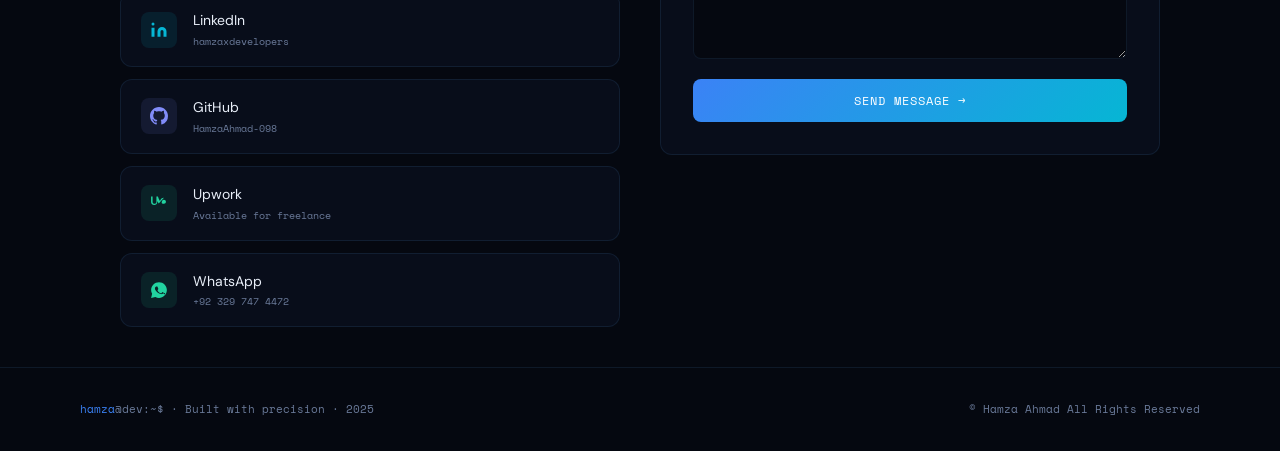
==== commit 25afebf7: "Resume Update" ====
--- a/index.html
+++ b/index.html
@@ -327,7 +327,7 @@
       </h1>
       <p class="hero-title">// Full‑Stack Engineer · DevOps · Robotics &amp; AI</p>
       <p class="hero-desc">
-        CS student at <strong>UET Lahore</strong> (CGPA 3.672) building real‑world systems 
+        CS student at <strong>UET Lahore</strong> (CGPA 3.744) building real‑world systems 
         from <strong>SaaS platforms</strong> to <strong>live event infrastructure</strong> serving
         hundreds of users. I ship things that actually work.
       </p>
@@ -349,7 +349,7 @@
           <div class="stat-label">Live Event Users</div>
         </div>
         <div>
-          <div class="stat-num">3.672</div>
+          <div class="stat-num">3.744</div>
           <div class="stat-label">CGPA</div>
         </div>
         <div>
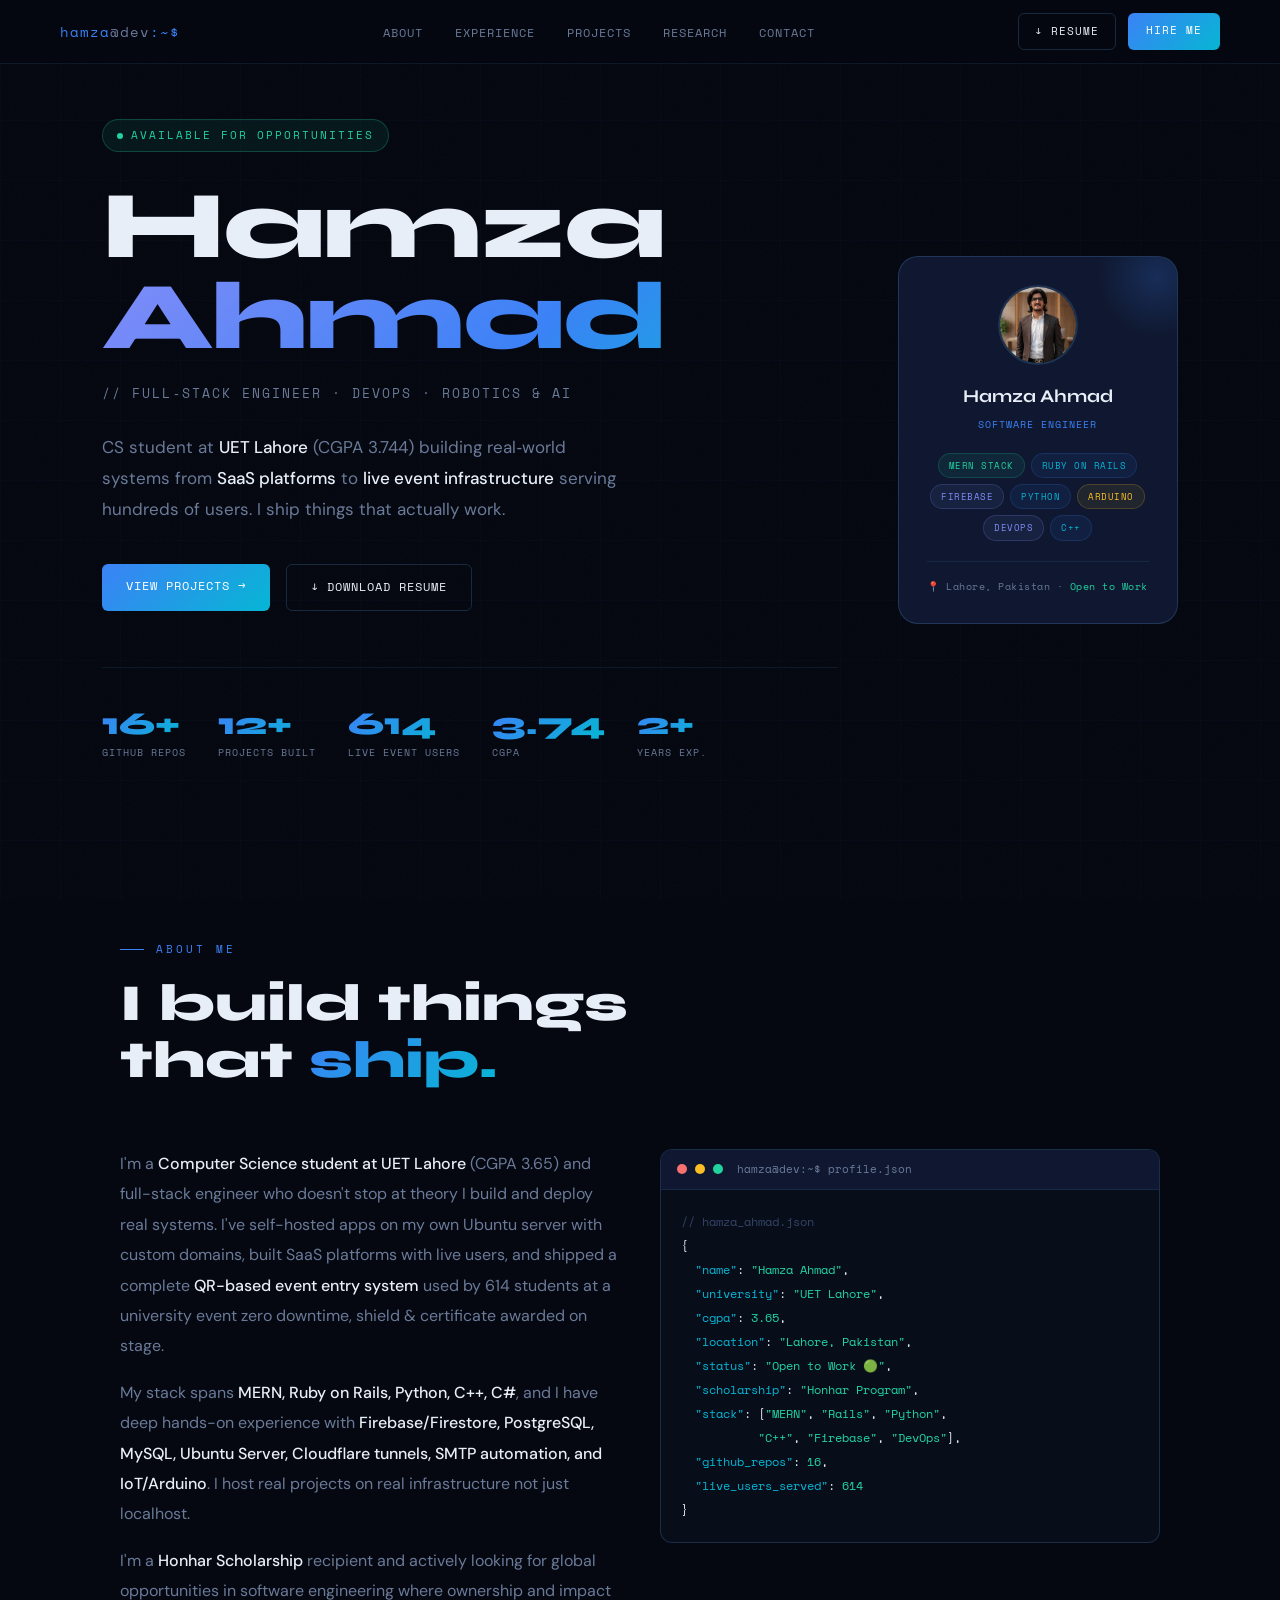
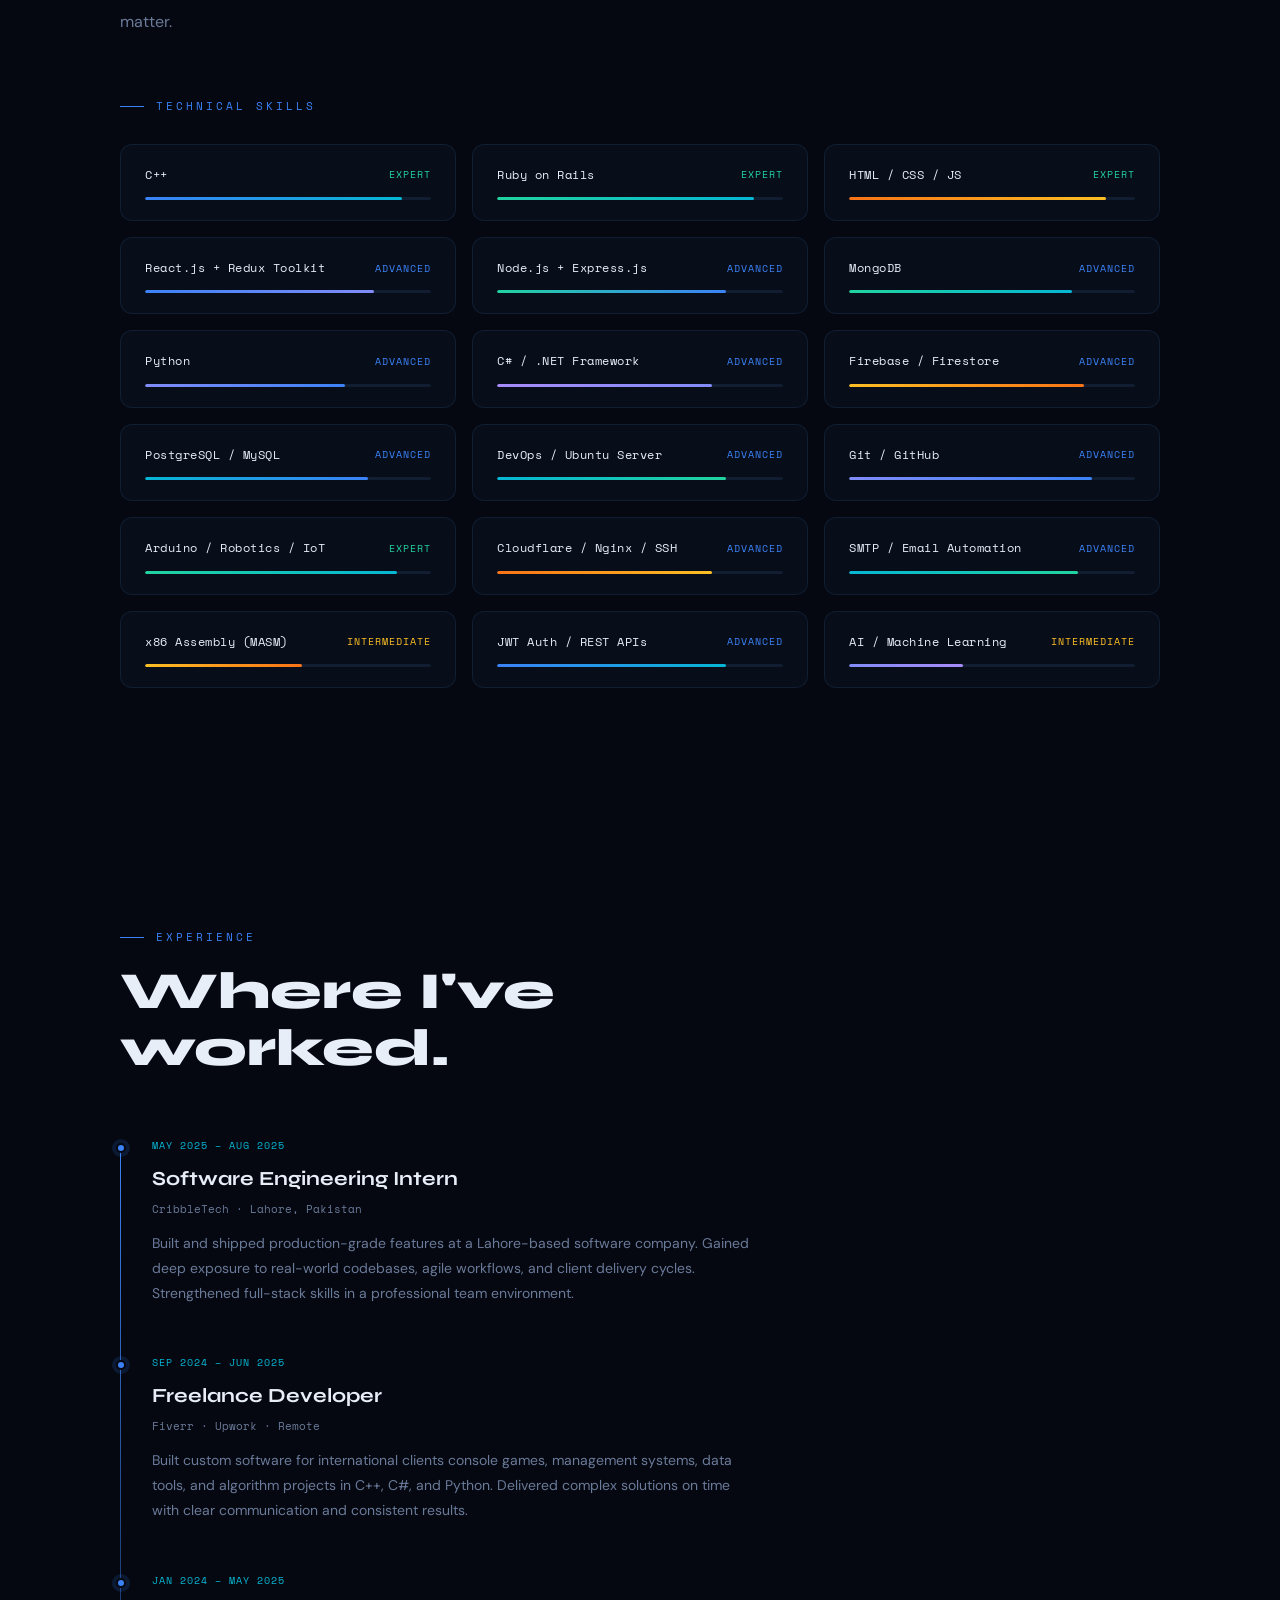
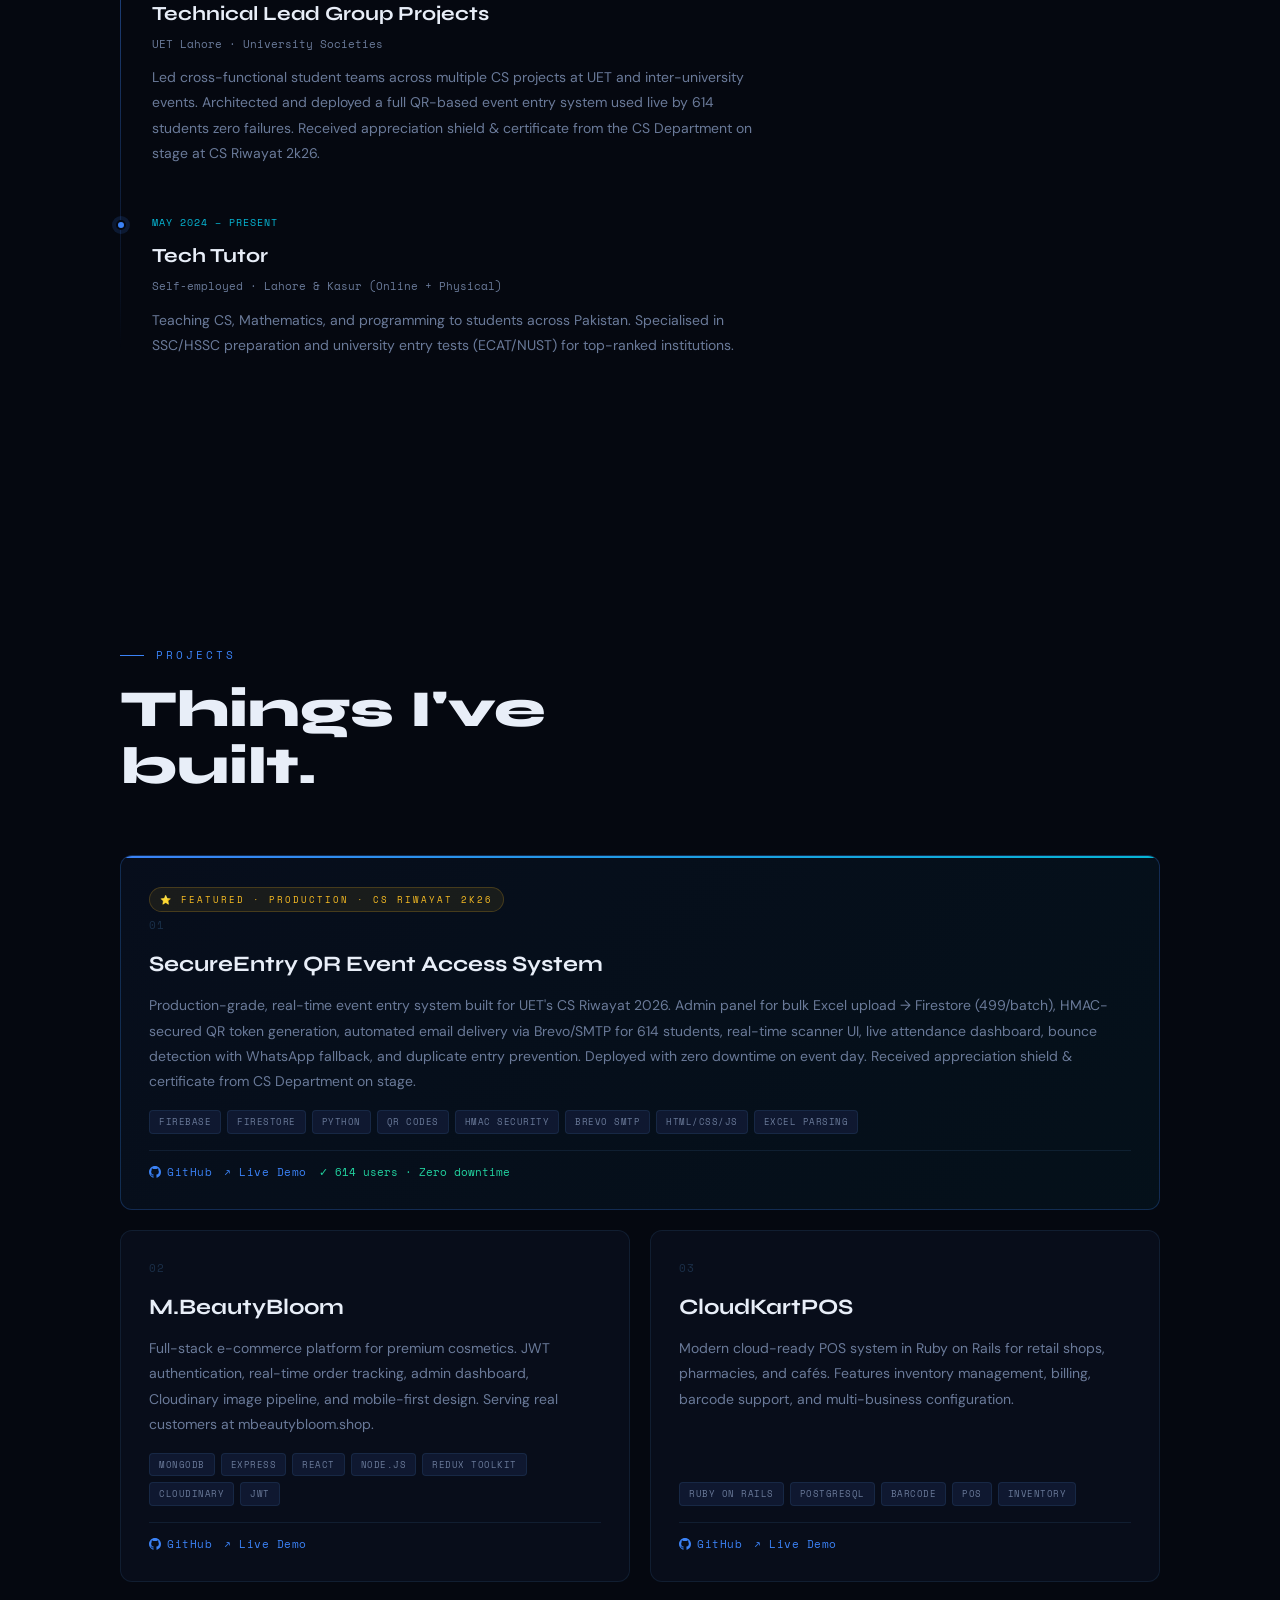
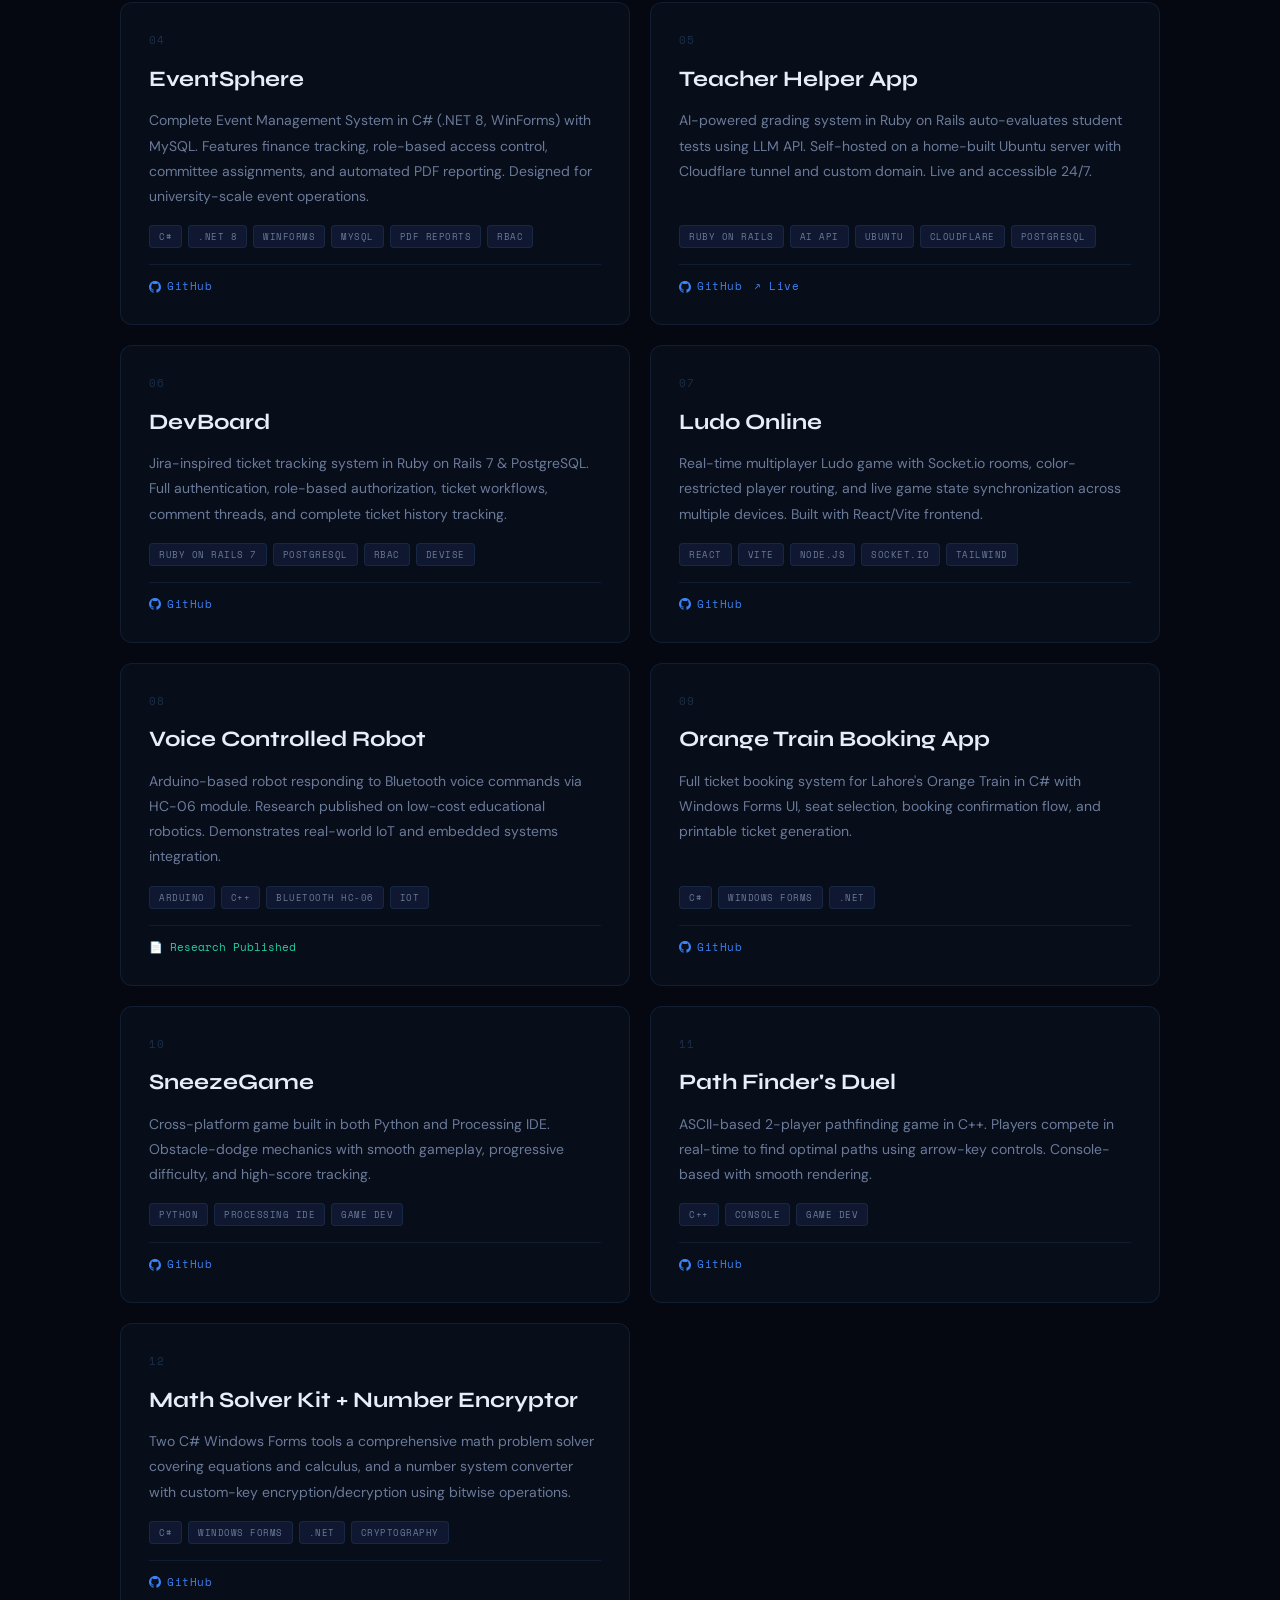
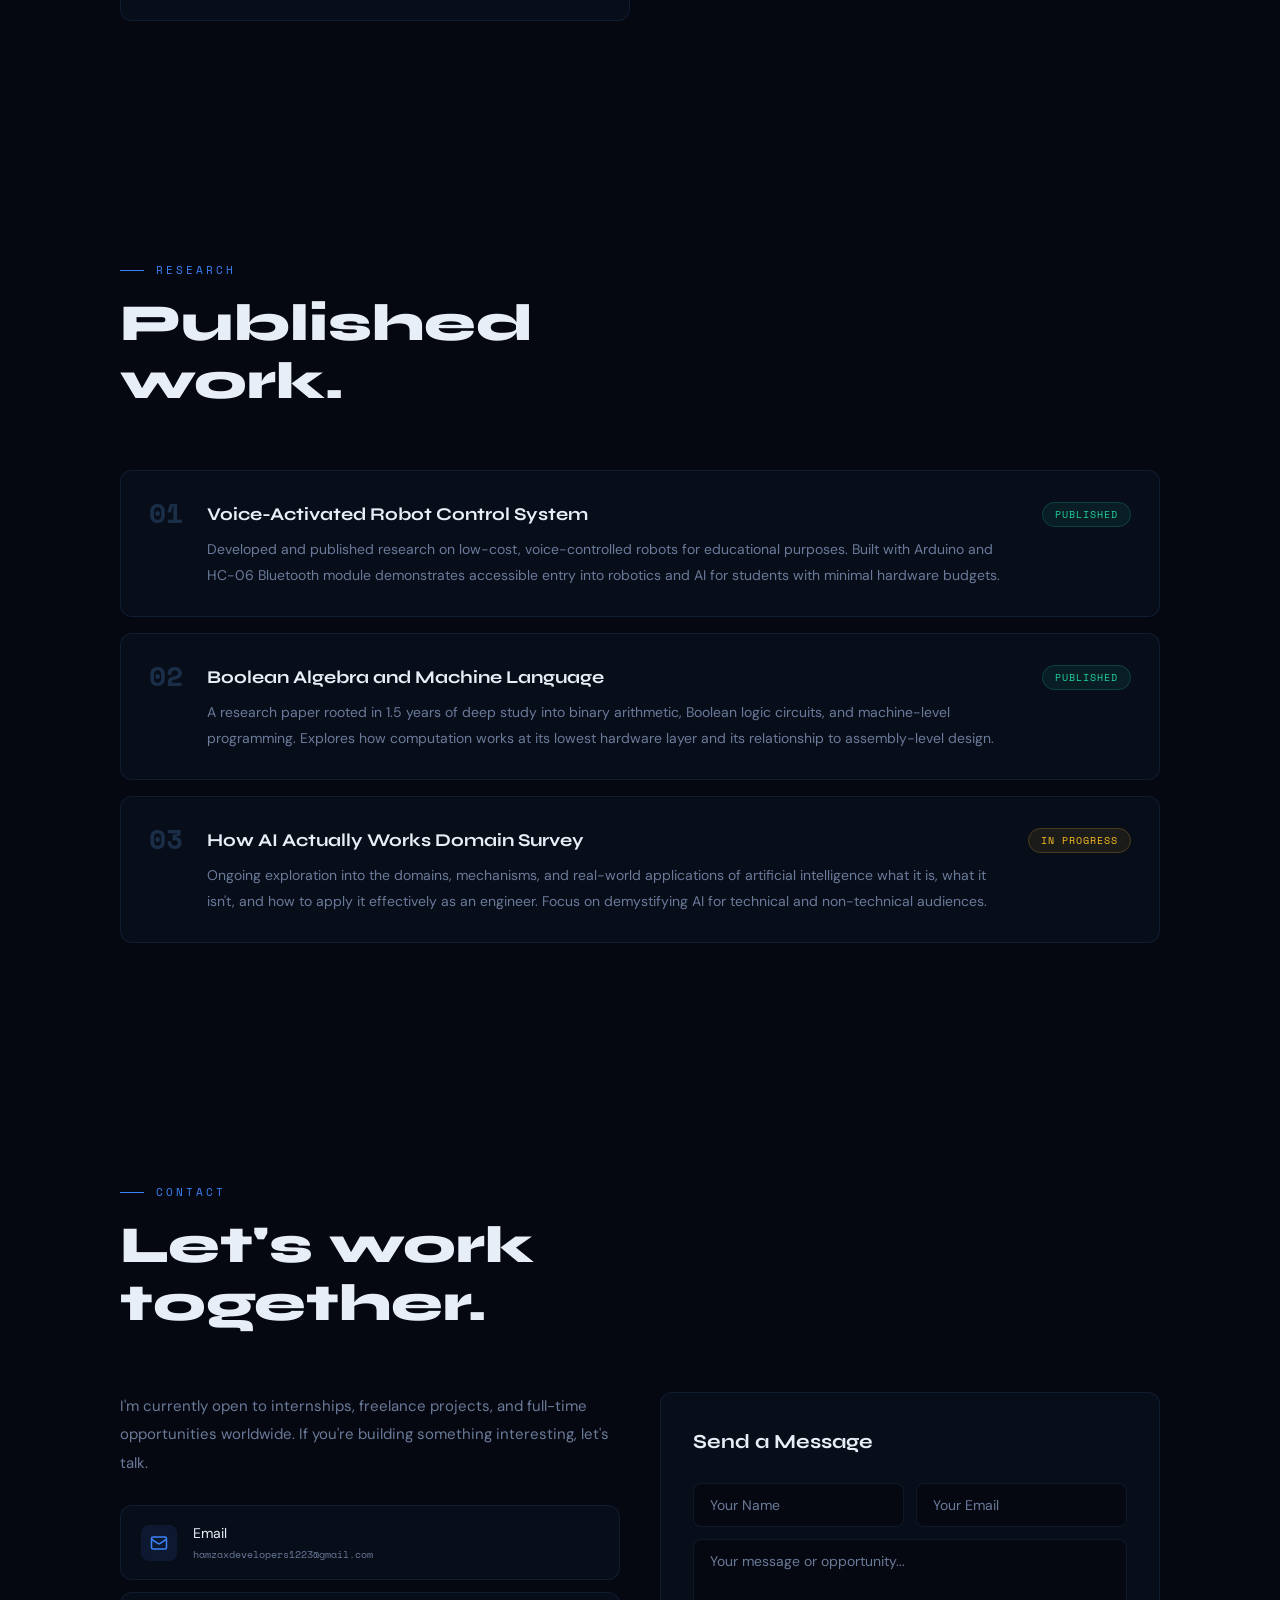
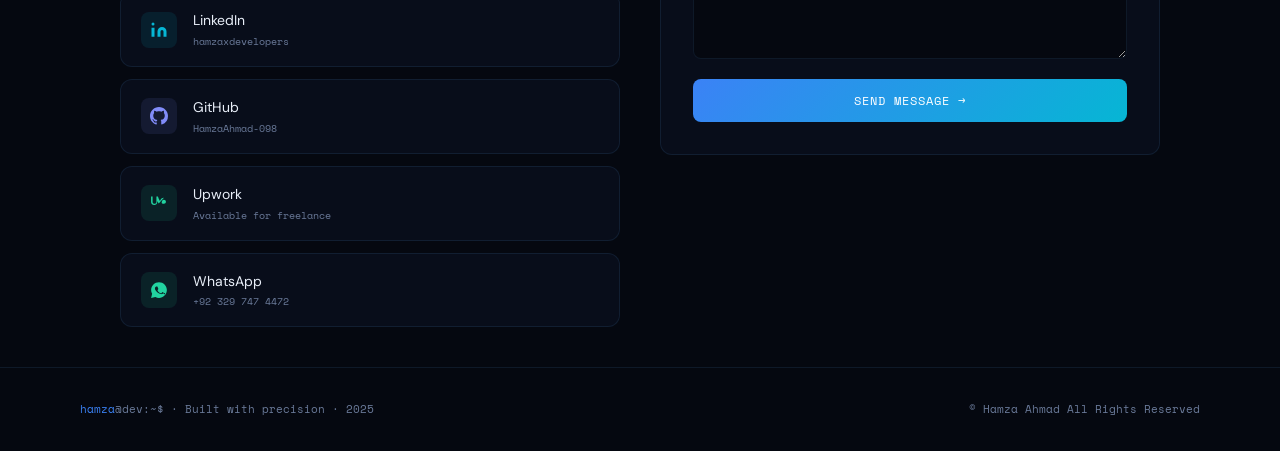
==== commit 10ddc79a: "Update index.html" ====
--- a/index.html
+++ b/index.html
@@ -582,6 +582,7 @@
           <svg viewBox="0 0 24 24" fill="currentColor"><path d="M12 0C5.37 0 0 5.37 0 12c0 5.31 3.435 9.795 8.205 11.385.6.105.825-.255.825-.57 0-.285-.015-1.23-.015-2.235-3.015.555-3.795-.735-4.035-1.41-.135-.345-.72-1.41-1.23-1.695-.42-.225-1.02-.78-.015-.795.945-.015 1.62.87 1.845 1.23 1.08 1.815 2.805 1.305 3.495.99.105-.78.42-1.305.765-1.605-2.67-.3-5.46-1.335-5.46-5.925 0-1.305.465-2.385 1.23-3.225-.12-.3-.54-1.53.12-3.18 0 0 1.005-.315 3.3 1.23.96-.27 1.98-.405 3-.405s2.04.135 3 .405c2.295-1.56 3.3-1.23 3.3-1.23.66 1.65.24 2.88.12 3.18.765.84 1.23 1.905 1.23 3.225 0 4.605-2.805 5.625-5.475 5.925.435.375.81 1.095.81 2.22 0 1.605-.015 2.895-.015 3.3 0 .315.225.69.825.57A12.02 12.02 0 0 0 24 12c0-6.63-5.37-12-12-12z"/></svg>
           GitHub
         </a>
+        <a href="https://cloudkartpos.onrender.com/" class="project-link" target="_blank">↗ Live Demo</a>
       </div>
     </div>
 
